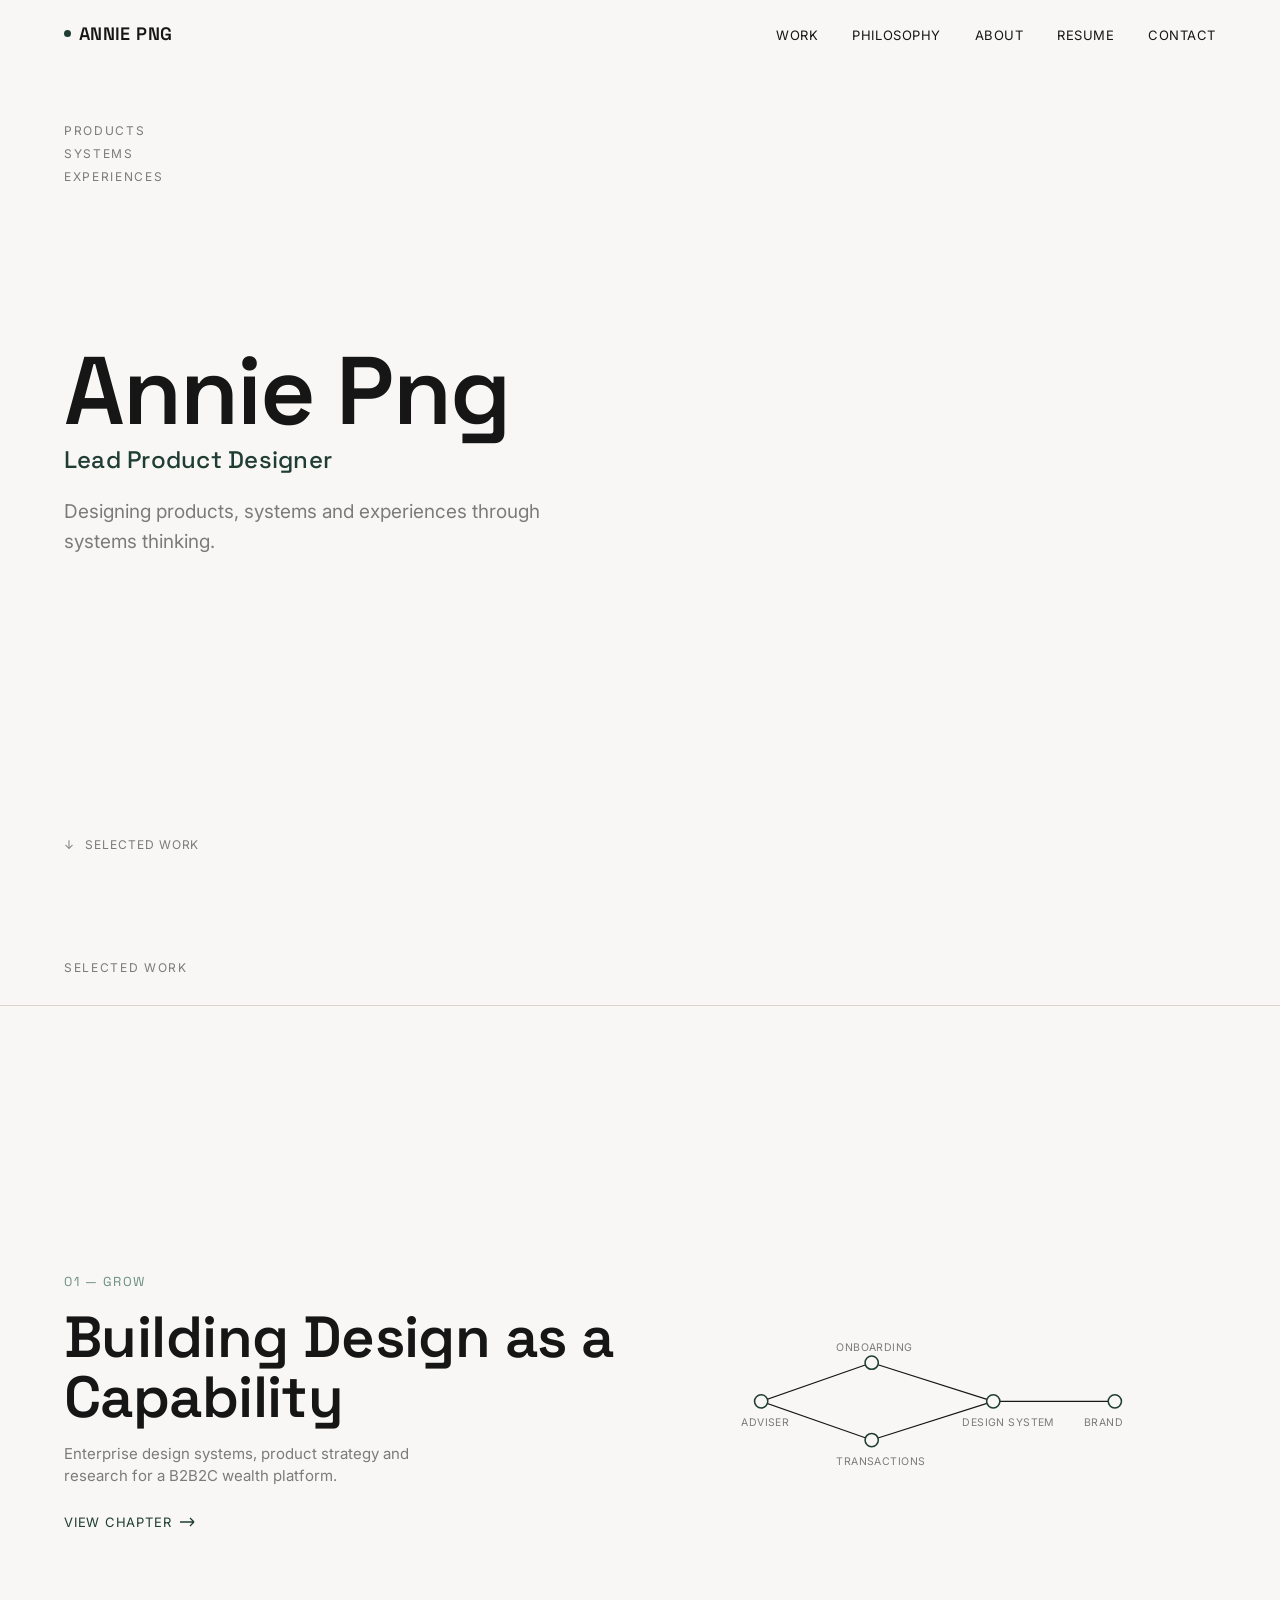
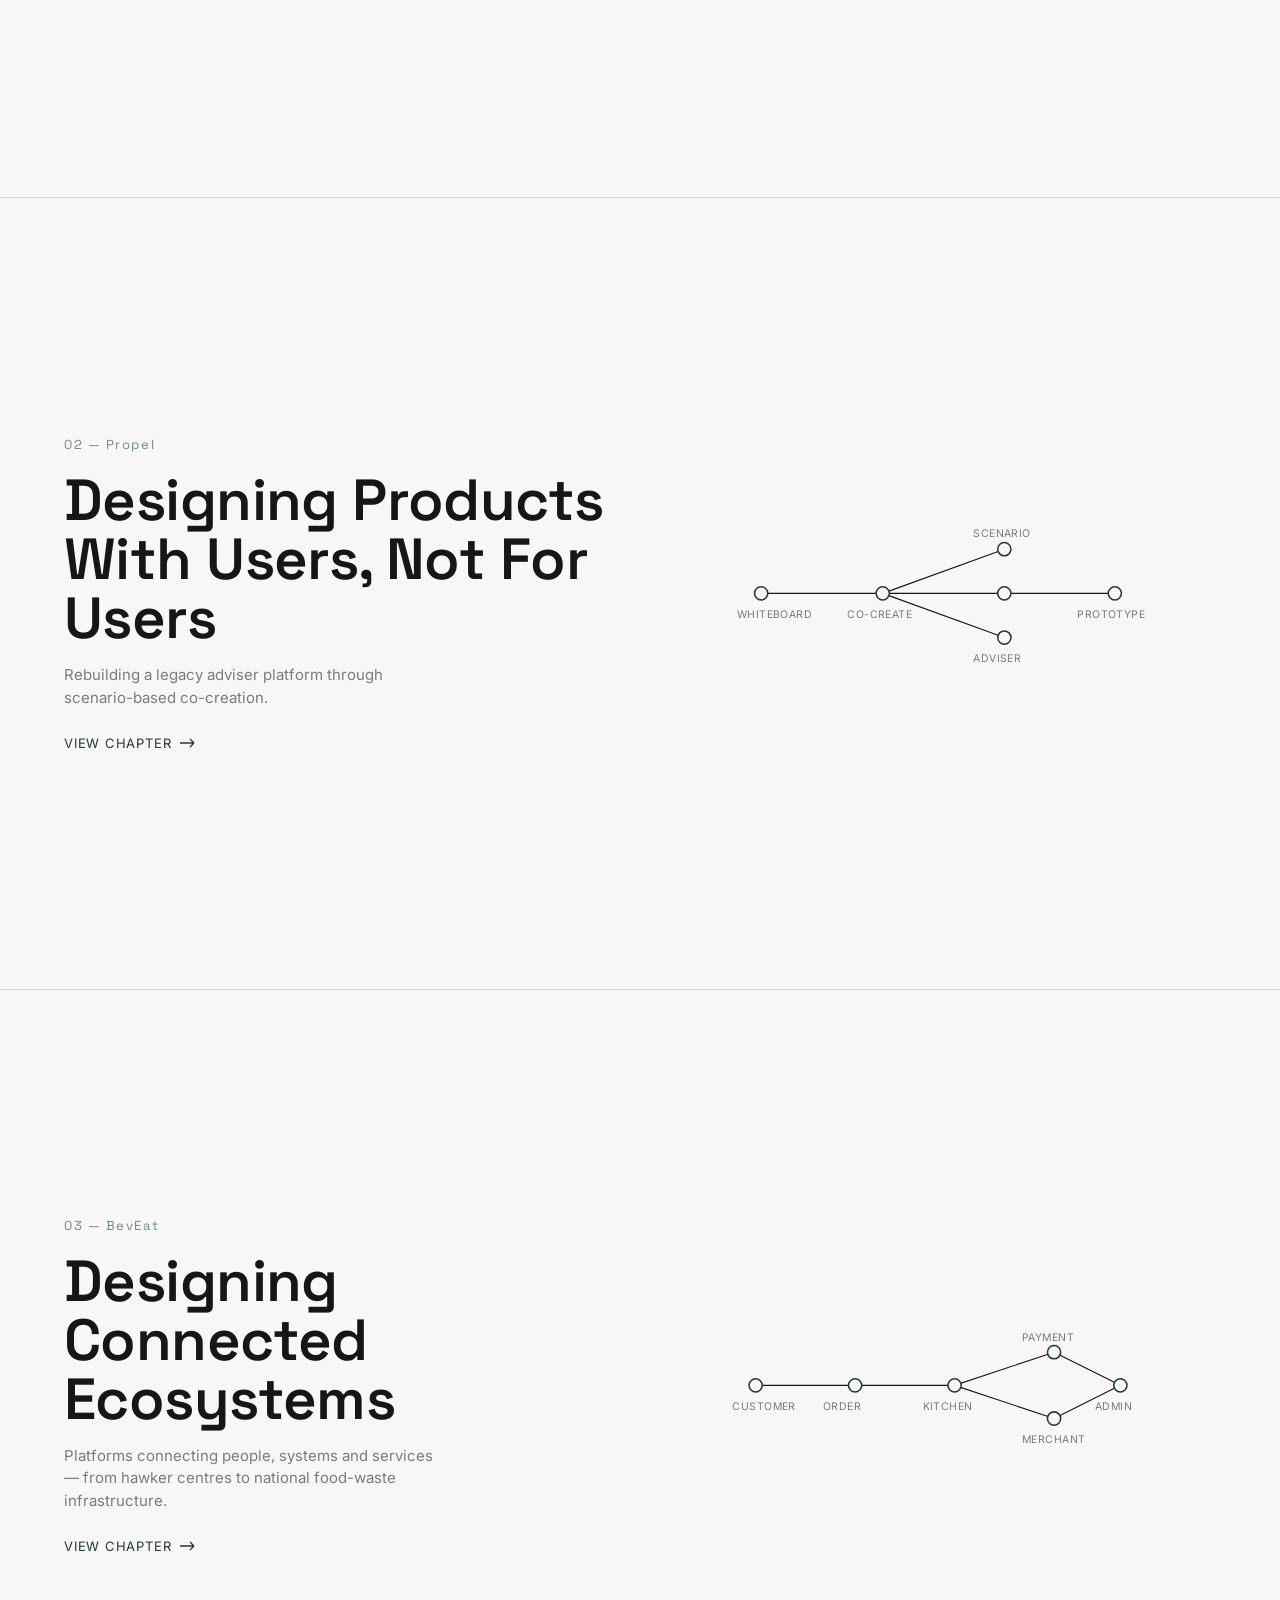
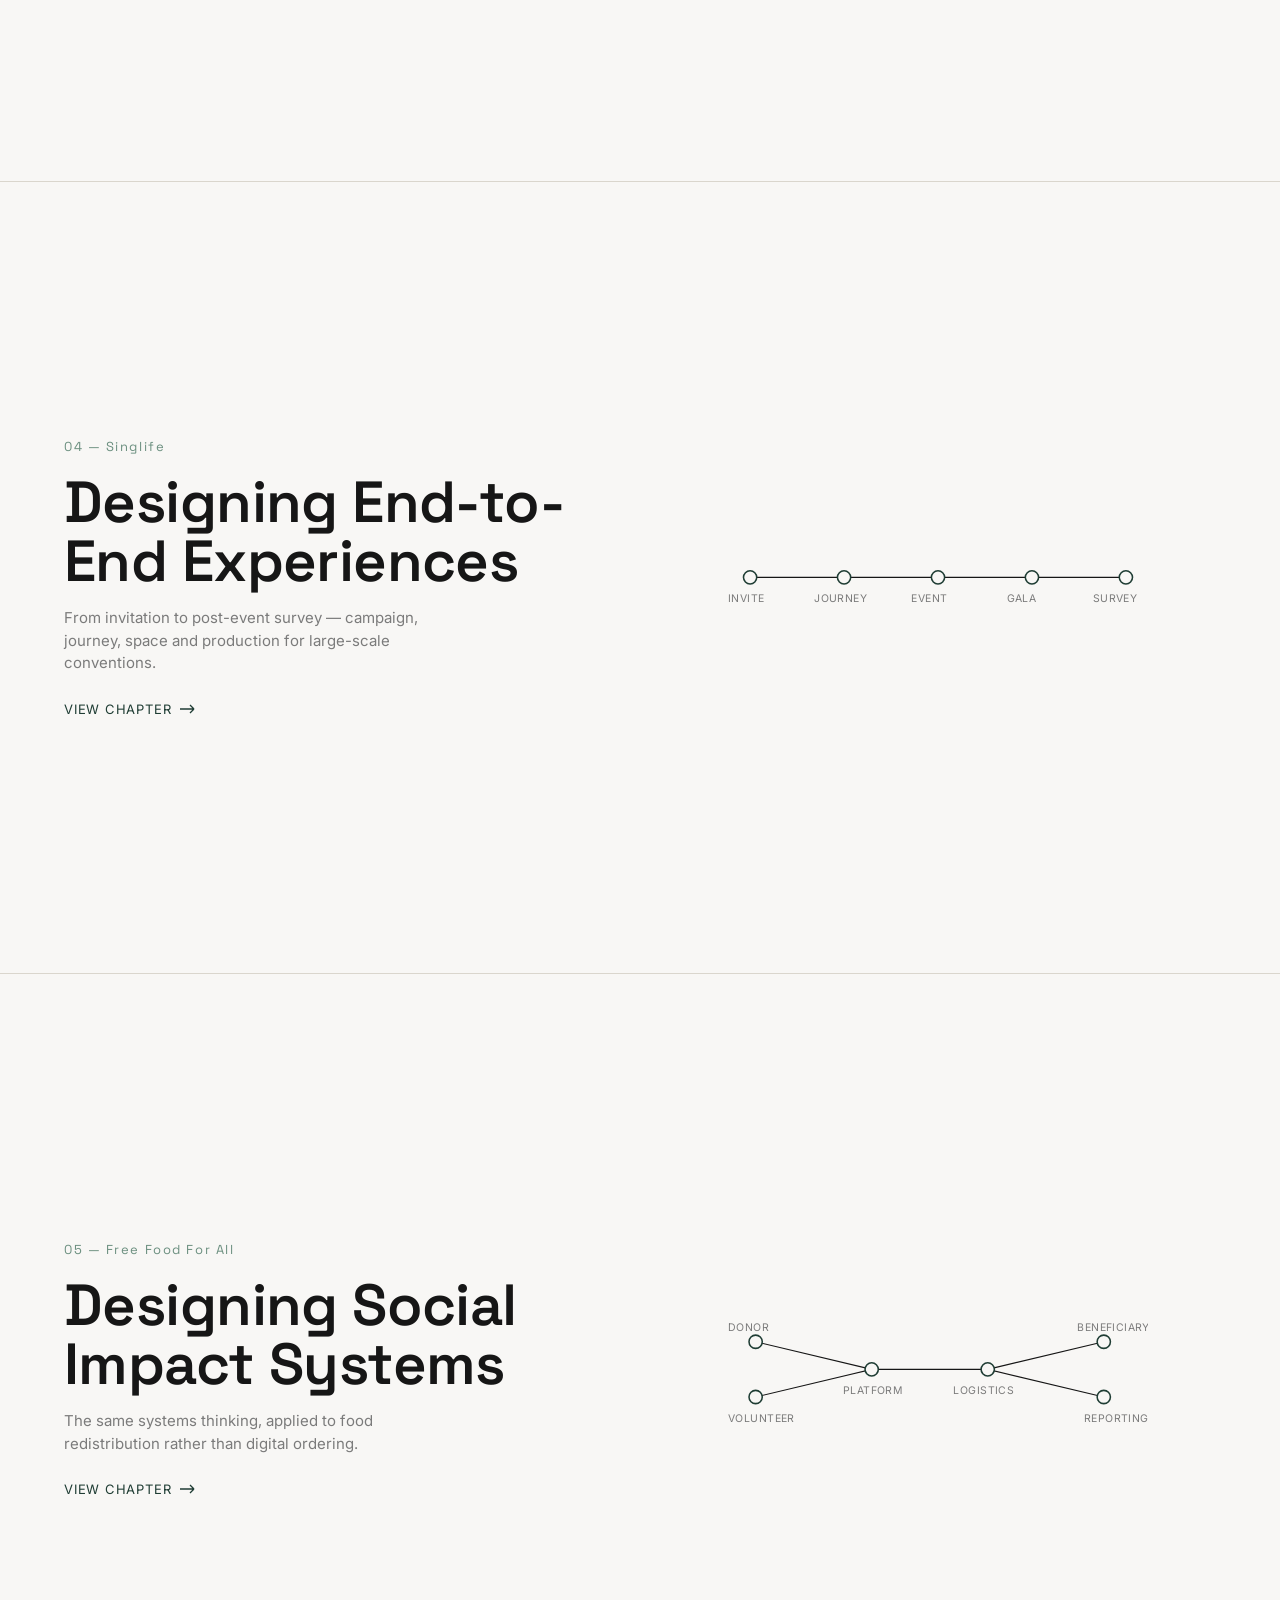
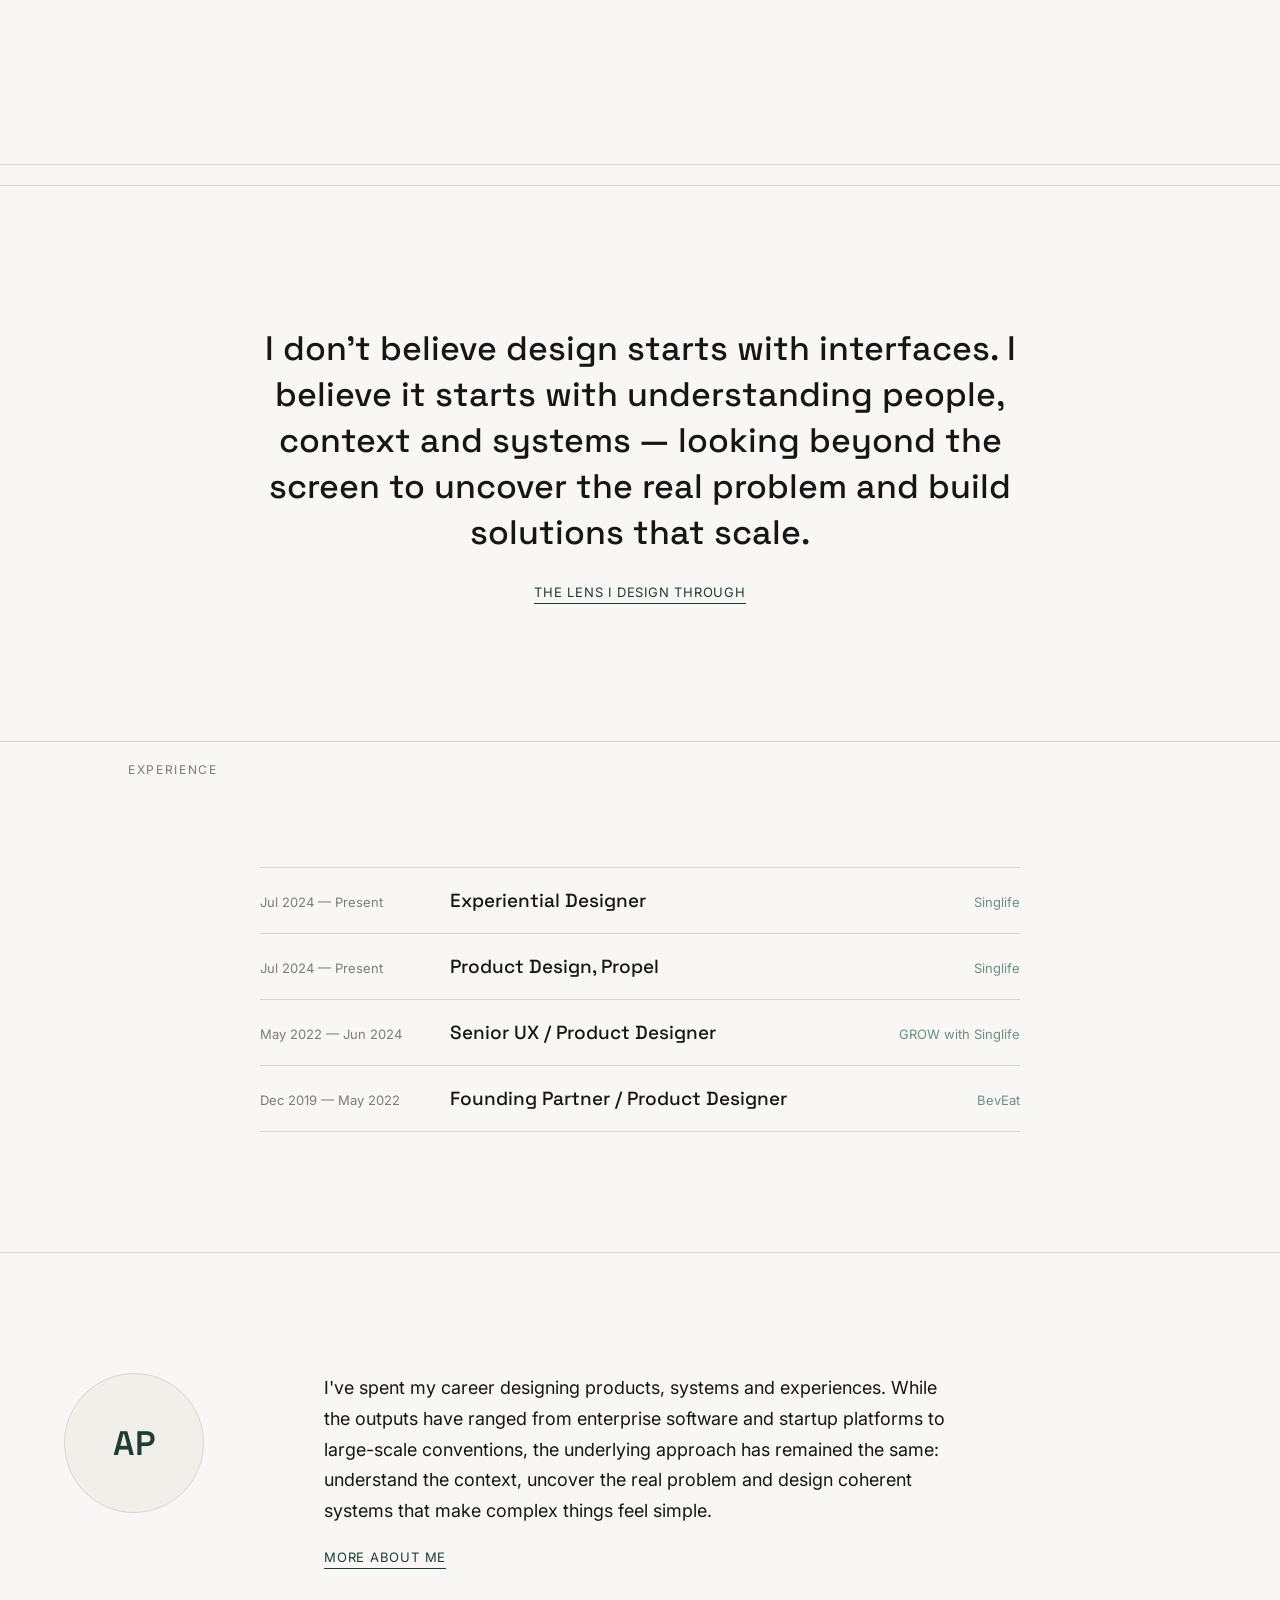
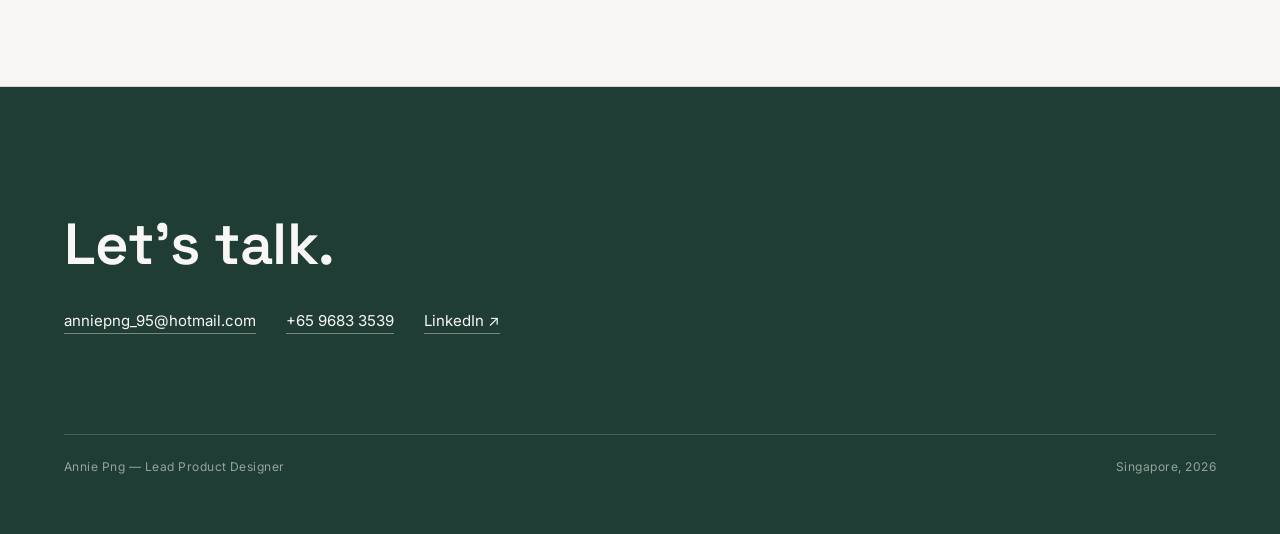
==== index.html @ 139550e2 "Add files via upload" ====
<!DOCTYPE html>
<html lang="en">
<head>
<meta charset="UTF-8">
<meta name="viewport" content="width=device-width, initial-scale=1.0">
<title>Annie Png — Lead Product Designer</title>
<link rel="preconnect" href="https://fonts.googleapis.com">
<link href="https://fonts.googleapis.com/css2?family=Space+Grotesk:wght@400;500;600;700&family=Inter:wght@400;500;600&display=swap" rel="stylesheet">
<style>
  :root{
    --paper:#F8F7F5;
    --paper-alt:#F1EFE9;
    --ink:#161616;
    --grey:#7B7B7B;
    --forest:#1F3D34;
    --forest-soft:#6B8F7F;
    --line:#DAD6CD;
    --line-strong:#161616;
    --display: 'Space Grotesk', sans-serif;
    --body: 'Inter', sans-serif;
  }
  *{ box-sizing:border-box; }
  html{ scroll-behavior:smooth; }
  body{
    margin:0;
    background:var(--paper);
    color:var(--ink);
    font-family:var(--body);
    -webkit-font-smoothing:antialiased;
  }
  a{ color:inherit; text-decoration:none; }
  ::selection{ background:var(--forest); color:var(--paper); }

  @media (prefers-reduced-motion: reduce){
    *{ animation-duration:0.001ms !important; transition-duration:0.001ms !important; }
  }

  /* ---------- NAV ---------- */
  .nav{
    position:fixed; top:0; left:0; right:0; z-index:100;
    display:flex; align-items:center; justify-content:space-between;
    padding:22px 5vw;
    background:transparent;
    border-bottom:1px solid transparent;
    transition:background .35s ease, border-color .35s ease;
  }
  .nav.solid{
    background:rgba(248,247,245,0.92);
    backdrop-filter:blur(6px);
    border-bottom:1px solid var(--line);
  }
  .nav-mark{
    font-family:var(--display); font-weight:600; font-size:18px;
    letter-spacing:0.02em;
    display:flex; align-items:center; gap:8px;
    cursor:pointer;
  }
  .nav-mark .dot{ width:7px; height:7px; border-radius:50%; background:var(--forest); }
  .nav-links{ display:flex; gap:34px; list-style:none; margin:0; padding:0; }
  .nav-links a{
    font-size:13px; letter-spacing:0.04em; text-transform:uppercase;
    color:var(--ink); position:relative; cursor:pointer; padding-bottom:3px;
  }
  .nav-links a::after{
    content:""; position:absolute; left:0; bottom:0; width:0; height:1px;
    background:var(--forest); transition:width .25s ease;
  }
  .nav-links a:hover::after{ width:100%; }
  .nav-toggle{ display:none; }
  @media (max-width:760px){
    .nav-links{ display:none; }
  }

  /* ---------- VIEWS ---------- */
  .view{ display:none; }
  .view.active{ display:block; }

  /* ---------- HERO ---------- */
  .hero{
    min-height:100vh;
    display:flex; flex-direction:column; justify-content:center;
    padding:0 5vw;
    position:relative;
  }
  .eyebrow-stack{
    position:absolute; top:120px; left:5vw;
    font-size:12px; letter-spacing:0.14em; color:var(--grey);
    line-height:1.9;
  }
  .eyebrow-stack span{ display:block; }
  .hero-inner{ max-width:920px; }
  .hero-name{
    font-family:var(--display); font-weight:600;
    font-size:clamp(48px, 8vw, 96px);
    line-height:0.98; letter-spacing:-0.02em;
    margin:0 0 6px 0;
  }
  .hero-role{
    font-family:var(--display); font-weight:500;
    font-size:clamp(18px, 2.2vw, 24px);
    color:var(--forest);
    margin:0 0 22px 0;
    letter-spacing:0.01em;
  }
  .hero-tagline{
    font-size:clamp(16px, 2vw, 19px);
    color:var(--grey);
    max-width:520px;
    line-height:1.55;
    margin:0;
  }
  .scroll-cue{
    position:absolute; bottom:48px; left:5vw;
    font-size:12px; letter-spacing:0.08em; text-transform:uppercase;
    color:var(--grey);
    display:flex; align-items:center; gap:10px;
    cursor:pointer;
  }
  .scroll-cue .arrow{
    display:inline-block; animation:bob 1.8s ease-in-out infinite;
  }
  @keyframes bob{
    0%,100%{ transform:translateY(0); }
    50%{ transform:translateY(5px); }
  }

  /* ---------- WORK ---------- */
  .work{ padding:60px 0 20px; }
  .section-label{
    padding:0 5vw 30px;
    font-size:12px; letter-spacing:0.14em; text-transform:uppercase; color:var(--grey);
  }
  .work-card{
    min-height:88vh;
    display:flex; align-items:center;
    border-top:1px solid var(--line);
    padding:60px 5vw;
    cursor:pointer;
    position:relative;
    overflow:hidden;
  }
  .work-card:last-child{ border-bottom:1px solid var(--line); }
  .work-card .bg-tint{
    position:absolute; inset:0; background:var(--paper-alt);
    transform:scaleY(0); transform-origin:bottom;
    transition:transform .5s cubic-bezier(.65,0,.35,1);
    z-index:0;
  }
  .work-card:hover .bg-tint{ transform:scaleY(1); }
  .work-card-grid{
    position:relative; z-index:1;
    display:grid; grid-template-columns:1fr 1fr; gap:40px; align-items:center; width:100%;
  }
  .work-num{
    font-family:var(--display); font-size:13px; color:var(--forest-soft); letter-spacing:0.12em;
    margin-bottom:18px; display:block;
  }
  .work-title{
    font-family:var(--display); font-weight:600;
    font-size:clamp(34px, 5vw, 58px);
    line-height:1.02; letter-spacing:-0.01em;
    margin:0 0 16px 0;
  }
  .work-sub{
    font-size:15px; color:var(--grey); max-width:380px; line-height:1.5;
  }
  .work-arrow{
    margin-top:26px; font-size:13px; letter-spacing:0.06em; text-transform:uppercase;
    display:flex; align-items:center; gap:8px; color:var(--forest);
  }
  .work-arrow svg{ transition:transform .25s ease; }
  .work-card:hover .work-arrow svg{ transform:translateX(6px); }
  .diagram-wrap{ display:flex; justify-content:center; align-items:center; }
  .diagram-wrap svg{ width:100%; max-width:420px; height:auto; }
  .diagram-wrap .node{ fill:var(--paper); stroke:var(--forest); stroke-width:1.4; }
  .diagram-wrap .link{
    stroke:var(--line-strong); stroke-width:1; fill:none;
    stroke-dasharray:240; stroke-dashoffset:240;
    transition:stroke-dashoffset 1.1s ease;
  }
  .diagram-wrap.in-view .link{ stroke-dashoffset:0; }
  .diagram-wrap text{
    font-family:var(--body); font-size:9.5px; fill:var(--grey);
    text-transform:uppercase; letter-spacing:0.04em;
  }
  @media (max-width:820px){
    .work-card-grid{ grid-template-columns:1fr; }
    .diagram-wrap{ order:-1; margin-bottom:10px; }
  }

  /* ---------- PHILOSOPHY BREAK ---------- */
  .philo-break{
    padding:140px 5vw; text-align:center;
    border-top:1px solid var(--line);
  }
  .philo-break p{
    font-family:var(--display); font-weight:500;
    font-size:clamp(22px, 3.4vw, 34px);
    line-height:1.35; max-width:760px; margin:0 auto 26px;
    color:var(--ink);
  }
  .philo-break a{
    font-size:13px; letter-spacing:0.06em; text-transform:uppercase; color:var(--forest);
    border-bottom:1px solid var(--forest); padding-bottom:3px;
  }

  /* ---------- TIMELINE ---------- */
  .timeline{ padding:20px 5vw 120px; border-top:1px solid var(--line); }
  .timeline-inner{ max-width:760px; margin:60px auto 0; }
  .t-row{
    display:grid; grid-template-columns:170px 1fr auto;
    gap:20px; align-items:baseline;
    padding:20px 0; border-bottom:1px solid var(--line);
  }
  .t-row:first-child{ border-top:1px solid var(--line); }
  .t-years{ font-size:13px; color:var(--grey); font-family:var(--body); }
  .t-role{ font-family:var(--display); font-weight:500; font-size:19px; }
  .t-org{ font-size:13px; color:var(--forest-soft); text-align:right; white-space:nowrap; }
  @media (max-width:600px){
    .t-row{ grid-template-columns:1fr; gap:4px; }
    .t-org{ text-align:left; }
  }

  /* ---------- ABOUT PREVIEW ---------- */
  .about-preview{
    padding:120px 5vw; border-top:1px solid var(--line);
    display:grid; grid-template-columns:200px 1fr; gap:60px; align-items:start;
  }
  .monogram{
    width:140px; height:140px; border-radius:50%;
    background:var(--paper-alt); border:1px solid var(--line);
    display:flex; align-items:center; justify-content:center;
    font-family:var(--display); font-weight:600; font-size:34px; color:var(--forest);
  }
  .about-preview p{
    font-size:18px; line-height:1.7; max-width:640px; color:var(--ink);
    margin:0 0 20px 0;
  }
  .about-preview a{
    font-size:13px; letter-spacing:0.06em; text-transform:uppercase; color:var(--forest);
    border-bottom:1px solid var(--forest); padding-bottom:3px;
  }
  @media (max-width:700px){
    .about-preview{ grid-template-columns:1fr; }
  }

  /* ---------- CONTACT / FOOTER ---------- */
  .contact{
    padding:120px 5vw 60px; border-top:1px solid var(--line);
    background:var(--forest); color:var(--paper);
  }
  .contact-title{
    font-family:var(--display); font-weight:600;
    font-size:clamp(34px, 5vw, 58px); margin:0 0 30px 0; letter-spacing:-0.01em;
  }
  .contact-links{ display:flex; flex-wrap:wrap; gap:30px; margin-bottom:100px; }
  .contact-links a{
    font-size:15px; border-bottom:1px solid rgba(248,247,245,0.4); padding-bottom:3px;
  }
  .contact-links a:hover{ border-color:var(--paper); }
  .footer-row{
    display:flex; justify-content:space-between; align-items:center;
    font-size:12px; color:rgba(248,247,245,0.55); letter-spacing:0.04em;
    padding-top:24px; border-top:1px solid rgba(248,247,245,0.18);
  }

  /* ---------- SUB PAGES (chapter stubs) ---------- */
  .subpage{ min-height:100vh; padding:150px 5vw 100px; }
  .back-link{
    display:inline-flex; align-items:center; gap:8px;
    font-size:12px; letter-spacing:0.06em; text-transform:uppercase;
    color:var(--grey); margin-bottom:50px; cursor:pointer;
  }
  .back-link:hover{ color:var(--forest); }
  .sub-eyebrow{
    font-size:12px; letter-spacing:0.14em; text-transform:uppercase; color:var(--forest-soft);
    margin-bottom:18px;
  }
  .sub-title{
    font-family:var(--display); font-weight:600;
    font-size:clamp(36px, 6vw, 68px); line-height:1.02; letter-spacing:-0.01em;
    margin:0 0 20px 0; max-width:900px;
  }
  .sub-tagline{
    font-size:19px; color:var(--grey); max-width:600px; line-height:1.6; margin-bottom:60px;
  }
  .placeholder-note{
    border:1px dashed var(--line); border-radius:4px; padding:28px;
    color:var(--grey); font-size:14px; max-width:640px; line-height:1.7;
    margin-top:20px;
  }
  .about-body p{ font-size:18px; line-height:1.75; max-width:680px; color:var(--ink); }
  .contact-page a{
    font-size:22px; font-family:var(--display); font-weight:500;
    color:var(--forest); display:block; margin-bottom:14px;
  }

  /* ---------- CASE STUDY COMPONENTS ---------- */
  .cs-stats{
    display:flex; flex-wrap:wrap; gap:50px;
    padding:30px 0 60px; border-bottom:1px solid var(--line); margin-bottom:60px;
  }
  .cs-stat-num{ font-family:var(--display); font-weight:600; font-size:26px; color:var(--forest); }
  .cs-stat-label{ font-size:12px; color:var(--grey); letter-spacing:0.03em; margin-top:4px; max-width:160px; }

  .cs-h2{
    font-family:var(--display); font-weight:600; font-size:clamp(24px,3vw,32px);
    letter-spacing:-0.01em; margin:70px 0 18px 0;
  }
  .cs-h3{
    font-family:var(--display); font-weight:600; font-size:19px; margin:34px 0 10px 0;
  }
  .cs-p{ font-size:16px; line-height:1.75; color:var(--ink); max-width:680px; margin:0 0 16px 0; }
  .cs-p.muted{ color:var(--grey); }

  .cs-role-flow{
    display:flex; flex-wrap:wrap; gap:0; align-items:center;
    padding:24px 0; margin:20px 0 10px;
  }
  .cs-role-step{
    font-size:12px; letter-spacing:0.04em; text-transform:uppercase;
    padding:9px 16px; border:1px solid var(--line); border-radius:999px;
    color:var(--ink); background:var(--paper-alt); white-space:nowrap;
  }
  .cs-role-arrow{ color:var(--grey); margin:0 8px; font-size:13px; }

  .cs-quote{
    font-family:var(--display); font-weight:500;
    font-size:clamp(22px,3vw,30px); line-height:1.4;
    color:var(--forest); max-width:680px; margin:50px 0;
    padding-left:24px; border-left:2px solid var(--forest);
  }

  .cs-sector-list{ display:flex; flex-wrap:wrap; gap:10px; margin:18px 0 10px; }
  .cs-sector-chip{
    font-size:12px; letter-spacing:0.03em; padding:7px 14px;
    border:1px solid var(--line); border-radius:999px; color:var(--grey);
  }

  .cs-project{
    border-top:1px solid var(--line); padding:60px 0; margin-top:20px;
  }
  .cs-project-eyebrow{
    font-size:12px; letter-spacing:0.1em; text-transform:uppercase; color:var(--forest-soft);
    margin-bottom:10px;
  }
  .cs-project-title{
    font-family:var(--display); font-weight:600; font-size:clamp(26px,4vw,40px);
    margin:0 0 22px 0; letter-spacing:-0.01em;
  }
  .cs-diagram-lg{ margin:30px 0 40px; }
  .cs-diagram-lg svg{ width:100%; height:auto; max-width:820px; }
  .cs-diagram-lg .node{ fill:var(--paper); stroke:var(--forest); stroke-width:1.4; }
  .cs-diagram-lg .link{ stroke:var(--line-strong); stroke-width:1; fill:none; }
  .cs-diagram-lg text{
    font-family:var(--body); font-size:10.5px; fill:var(--grey);
    text-transform:uppercase; letter-spacing:0.03em;
  }
  .cs-stat-row{ display:flex; flex-wrap:wrap; gap:40px; margin:24px 0; }
  .cs-stat-row .cs-stat-num{ font-size:22px; }

  .cs-proof-tag{
    display:inline-block; font-size:11px; letter-spacing:0.08em; text-transform:uppercase;
    color:var(--forest); border:1px solid var(--forest); border-radius:999px;
    padding:4px 12px; margin-bottom:16px;
  }

  .cs-lesson{
    background:var(--paper-alt); border-left:3px solid var(--forest);
    padding:26px 28px; margin:22px 0; max-width:680px;
  }
  .cs-lesson .cs-p{ margin-bottom:8px; }
  .cs-lesson .lesson-label{
    font-size:11px; letter-spacing:0.08em; text-transform:uppercase; color:var(--forest);
    margin-bottom:8px; display:block;
  }

  .cs-reflection{
    border-top:1px solid var(--line); margin-top:80px; padding-top:60px;
  }

  /* ---------- CHAPTER NAV (cross-chapter navigation) ---------- */
  .chapter-nav{
    display:flex; flex-wrap:wrap; gap:8px;
    padding-bottom:50px; margin-bottom:10px; border-bottom:1px solid var(--line);
  }
  .chapter-pill{
    font-size:12px; letter-spacing:0.03em; padding:8px 15px;
    border:1px solid var(--line); border-radius:999px; color:var(--grey);
    cursor:pointer; transition:all .2s ease; white-space:nowrap;
  }
  .chapter-pill:hover{ border-color:var(--forest); color:var(--forest); }
  .chapter-pill.active{ background:var(--forest); border-color:var(--forest); color:var(--paper); }

  .chapter-footer-nav{
    display:flex; justify-content:space-between; align-items:center;
    border-top:1px solid var(--line); margin-top:90px; padding-top:34px;
  }
  .cf-link{ font-size:13px; color:var(--grey); cursor:pointer; }
  .cf-link:hover{ color:var(--forest); }
  .cf-link .cf-label{ display:block; font-size:11px; letter-spacing:0.08em; text-transform:uppercase; margin-bottom:5px; color:var(--grey); }
  .cf-link .cf-title{ font-family:var(--display); font-weight:600; font-size:18px; color:var(--ink); }
  .cf-link:hover .cf-title{ color:var(--forest); }
  .cf-next{ text-align:right; }

  /* ---------- MOBILE MENU ---------- */
  .mobile-menu-btn{
    display:none; flex-direction:column; gap:5px; cursor:pointer; background:none; border:none; padding:6px;
  }
  .mobile-menu-btn span{ width:22px; height:1.5px; background:var(--ink); display:block; }
  .mobile-menu{
    display:none; position:fixed; inset:0; background:var(--paper); z-index:200;
    flex-direction:column; padding:100px 8vw; gap:26px;
  }
  .mobile-menu.open{ display:flex; }
  .mobile-menu a{
    font-family:var(--display); font-weight:500; font-size:28px; cursor:pointer;
  }
  .mobile-close{
    position:absolute; top:24px; right:8vw; font-size:28px; cursor:pointer; background:none; border:none;
  }
  @media (max-width:760px){
    .mobile-menu-btn{ display:flex; }
  }

  /* ---------- RESUME PAGE ---------- */
  .resume-download{
    display:inline-flex; align-items:center; gap:10px;
    background:var(--forest); color:var(--paper);
    padding:14px 26px; border-radius:4px; font-size:13px;
    letter-spacing:0.05em; text-transform:uppercase; cursor:pointer;
    margin:10px 0 60px; transition:opacity .2s ease;
  }
  .resume-download:hover{ opacity:0.85; }
  .resume-section{ margin-bottom:50px; }
  .resume-role{
    display:grid; grid-template-columns:170px 1fr; gap:20px;
    padding:18px 0; border-bottom:1px solid var(--line);
  }
  .resume-role:first-of-type{ border-top:1px solid var(--line); }
  .resume-role-years{ font-size:13px; color:var(--grey); }
  .resume-role-title{ font-family:var(--display); font-weight:600; font-size:17px; margin-bottom:3px; }
  .resume-role-org{ font-size:13px; color:var(--forest-soft); margin-bottom:8px; }
  .resume-role-desc{ font-size:14px; color:var(--ink); line-height:1.6; max-width:560px; }
  @media (max-width:600px){
    .resume-role{ grid-template-columns:1fr; gap:6px; }
  }
  .resume-chips{ display:flex; flex-wrap:wrap; gap:8px; margin-top:14px; }

  /* ---------- FULL CONTACT PAGE ---------- */
  .contact-full{
    background:var(--forest); color:var(--paper);
    min-height:100vh; padding:150px 5vw 60px;
  }
  .contact-full .back-link{ color:rgba(248,247,245,0.6); }
  .contact-full .back-link:hover{ color:var(--paper); }
  .contact-full .sub-eyebrow{ color:var(--forest-soft); }
  .contact-full .sub-title{ color:var(--paper); }
  .contact-full .sub-tagline{ color:rgba(248,247,245,0.7); }
  .contact-row{
    display:flex; align-items:baseline; gap:18px;
    padding:26px 0; border-bottom:1px solid rgba(248,247,245,0.18);
  }
  .contact-row:first-of-type{ border-top:1px solid rgba(248,247,245,0.18); }
  .contact-row-label{ font-size:12px; letter-spacing:0.08em; text-transform:uppercase; color:rgba(248,247,245,0.5); width:110px; flex-shrink:0; }
  .contact-row a{ font-family:var(--display); font-weight:500; font-size:clamp(20px,3vw,28px); }
  .contact-row a:hover{ color:var(--forest-soft); }
  .contact-full-footer{
    margin-top:80px; padding-top:24px; border-top:1px solid rgba(248,247,245,0.18);
    font-size:12px; color:rgba(248,247,245,0.5); letter-spacing:0.04em;
  }

  /* ---------- CASE STUDY IMAGES ---------- */
  .cs-image{ margin:34px 0; }
  .cs-image img{
    width:100%; height:auto; display:block; border-radius:2px;
  }
  .cs-image-caption{
    font-size:12px; color:var(--grey); margin-top:10px; letter-spacing:0.01em;
  }
  .cs-image-row{
    display:grid; grid-template-columns:1fr 1fr; gap:20px; margin:34px 0;
  }
  .cs-image-row .cs-image{ margin:0; }
  @media (max-width:700px){
    .cs-image-row{ grid-template-columns:1fr; }
  }

  /* BevEat comparison */
  .compare-grid{
    display:grid; grid-template-columns:1fr 1fr; gap:32px; max-width:1000px; margin-top:10px;
  }
  .compare-card{
    border:1px solid var(--line); border-radius:6px; padding:34px;
    background:var(--paper-alt);
  }
  .compare-card h3{
    font-family:var(--display); font-weight:600; font-size:22px; margin:0 0 6px;
  }
  .compare-tag{
    font-size:11px; letter-spacing:0.08em; text-transform:uppercase; color:var(--forest-soft);
    margin-bottom:16px; display:block;
  }
  .compare-card p{ font-size:15px; line-height:1.65; color:var(--ink); }
  .compare-card .verdict{ font-size:12px; color:var(--grey); margin-top:18px; font-style:italic; }
  @media (max-width:760px){
    .compare-grid{ grid-template-columns:1fr; }
  }
</style>
</head>
<body>

<nav class="nav" id="nav">
  <div class="nav-mark" data-view="home" onclick="showView('home')">
    <span class="dot"></span> ANNIE PNG
  </div>
  <ul class="nav-links">
    <li><a onclick="showView('home','work')">Work</a></li>
    <li><a onclick="showView('philosophy')">Philosophy</a></li>
    <li><a onclick="showView('about')">About</a></li>
    <li><a onclick="showView('resume')">Resume</a></li>
    <li><a onclick="showView('contact')">Contact</a></li>
  </ul>
  <button class="mobile-menu-btn" onclick="document.getElementById('mobile-menu').classList.add('open')" aria-label="Open menu">
    <span></span><span></span>
  </button>
</nav>

<div class="mobile-menu" id="mobile-menu">
  <button class="mobile-close" onclick="document.getElementById('mobile-menu').classList.remove('open')" aria-label="Close menu">×</button>
  <a onclick="mobileNav('home')">Home</a>
  <a onclick="mobileNav('home','work')">Work</a>
  <a onclick="mobileNav('philosophy')">Philosophy</a>
  <a onclick="mobileNav('about')">About</a>
  <a onclick="mobileNav('resume')">Resume</a>
  <a onclick="mobileNav('contact')">Contact</a>
</div>

<!-- ================= HOME ================= -->
<div class="view active" id="view-home">

  <section class="hero">
    <div class="eyebrow-stack">
      <span>PRODUCTS</span><span>SYSTEMS</span><span>EXPERIENCES</span>
    </div>
    <div class="hero-inner">
      <h1 class="hero-name">Annie Png</h1>
      <div class="hero-role">Lead Product Designer</div>
      <p class="hero-tagline">Designing products, systems and experiences through systems thinking.</p>
    </div>
    <div class="scroll-cue" onclick="document.getElementById('work').scrollIntoView({behavior:'smooth'})">
      <span class="arrow">↓</span> Selected Work
    </div>
  </section>

  <section class="work" id="work">
    <div class="section-label">Selected Work</div>

    <!-- 01 GROW -->
    <div class="work-card" onclick="showView('grow')">
      <div class="bg-tint"></div>
      <div class="work-card-grid">
        <div>
          <span class="work-num">01 — GROW</span>
          <h2 class="work-title">Building Design as a Capability</h2>
          <p class="work-sub">Enterprise design systems, product strategy and research for a B2B2C wealth platform.</p>
          <div class="work-arrow">View chapter <svg width="16" height="10" viewBox="0 0 16 10" fill="none"><path d="M1 5H15M15 5L11 1M15 5L11 9" stroke="currentColor" stroke-width="1.3"/></svg></div>
        </div>
        <div class="diagram-wrap" data-diagram>
          <svg viewBox="0 0 380 140">
            <line class="link" x1="30" y1="70" x2="130" y2="35"/>
            <line class="link" x1="30" y1="70" x2="130" y2="105"/>
            <line class="link" x1="130" y1="35" x2="240" y2="70"/>
            <line class="link" x1="130" y1="105" x2="240" y2="70"/>
            <line class="link" x1="240" y1="70" x2="350" y2="70"/>
            <circle class="node" cx="30" cy="70" r="6"/>
            <circle class="node" cx="130" cy="35" r="6"/>
            <circle class="node" cx="130" cy="105" r="6"/>
            <circle class="node" cx="240" cy="70" r="6"/>
            <circle class="node" cx="350" cy="70" r="6"/>
            <text x="12" y="92">Adviser</text>
            <text x="98" y="24">Onboarding</text>
            <text x="98" y="128">Transactions</text>
            <text x="212" y="92">Design System</text>
            <text x="322" y="92">Brand</text>
          </svg>
        </div>
      </div>
    </div>

    <!-- 02 Propel -->
    <div class="work-card" onclick="showView('propel')">
      <div class="bg-tint"></div>
      <div class="work-card-grid">
        <div>
          <span class="work-num">02 — Propel</span>
          <h2 class="work-title">Designing Products With Users, Not For Users</h2>
          <p class="work-sub">Rebuilding a legacy adviser platform through scenario-based co-creation.</p>
          <div class="work-arrow">View chapter <svg width="16" height="10" viewBox="0 0 16 10" fill="none"><path d="M1 5H15M15 5L11 1M15 5L11 9" stroke="currentColor" stroke-width="1.3"/></svg></div>
        </div>
        <div class="diagram-wrap" data-diagram>
          <svg viewBox="0 0 380 140">
            <line class="link" x1="30" y1="70" x2="140" y2="70"/>
            <line class="link" x1="140" y1="70" x2="250" y2="30"/>
            <line class="link" x1="140" y1="70" x2="250" y2="70"/>
            <line class="link" x1="140" y1="70" x2="250" y2="110"/>
            <line class="link" x1="250" y1="70" x2="350" y2="70"/>
            <circle class="node" cx="30" cy="70" r="6"/>
            <circle class="node" cx="140" cy="70" r="6"/>
            <circle class="node" cx="250" cy="30" r="6"/>
            <circle class="node" cx="250" cy="70" r="6"/>
            <circle class="node" cx="250" cy="110" r="6"/>
            <circle class="node" cx="350" cy="70" r="6"/>
            <text x="8" y="92">Whiteboard</text>
            <text x="108" y="92">Co-create</text>
            <text x="222" y="19">Scenario</text>
            <text x="222" y="132">Adviser</text>
            <text x="316" y="92">Prototype</text>
          </svg>
        </div>
      </div>
    </div>

    <!-- 03 BevEat -->
    <div class="work-card" onclick="showView('beveat')">
      <div class="bg-tint"></div>
      <div class="work-card-grid">
        <div>
          <span class="work-num">03 — BevEat</span>
          <h2 class="work-title">Designing Connected Ecosystems</h2>
          <p class="work-sub">Platforms connecting people, systems and services — from hawker centres to national food-waste infrastructure.</p>
          <div class="work-arrow">View chapter <svg width="16" height="10" viewBox="0 0 16 10" fill="none"><path d="M1 5H15M15 5L11 1M15 5L11 9" stroke="currentColor" stroke-width="1.3"/></svg></div>
        </div>
        <div class="diagram-wrap" data-diagram>
          <svg viewBox="0 0 380 140">
            <line class="link" x1="25" y1="70" x2="115" y2="70"/>
            <line class="link" x1="115" y1="70" x2="205" y2="70"/>
            <line class="link" x1="205" y1="70" x2="295" y2="40"/>
            <line class="link" x1="205" y1="70" x2="295" y2="100"/>
            <line class="link" x1="295" y1="40" x2="355" y2="70"/>
            <line class="link" x1="295" y1="100" x2="355" y2="70"/>
            <circle class="node" cx="25" cy="70" r="6"/>
            <circle class="node" cx="115" cy="70" r="6"/>
            <circle class="node" cx="205" cy="70" r="6"/>
            <circle class="node" cx="295" cy="40" r="6"/>
            <circle class="node" cx="295" cy="100" r="6"/>
            <circle class="node" cx="355" cy="70" r="6"/>
            <text x="4" y="92">Customer</text>
            <text x="86" y="92">Order</text>
            <text x="176" y="92">Kitchen</text>
            <text x="266" y="30">Payment</text>
            <text x="266" y="122">Merchant</text>
            <text x="332" y="92">Admin</text>
          </svg>
        </div>
      </div>
    </div>

    <!-- 04 Singlife -->
    <div class="work-card" onclick="showView('singlife')">
      <div class="bg-tint"></div>
      <div class="work-card-grid">
        <div>
          <span class="work-num">04 — Singlife</span>
          <h2 class="work-title">Designing End-to-End Experiences</h2>
          <p class="work-sub">From invitation to post-event survey — campaign, journey, space and production for large-scale conventions.</p>
          <div class="work-arrow">View chapter <svg width="16" height="10" viewBox="0 0 16 10" fill="none"><path d="M1 5H15M15 5L11 1M15 5L11 9" stroke="currentColor" stroke-width="1.3"/></svg></div>
        </div>
        <div class="diagram-wrap" data-diagram>
          <svg viewBox="0 0 380 140">
            <line class="link" x1="20" y1="70" x2="105" y2="70"/>
            <line class="link" x1="105" y1="70" x2="190" y2="70"/>
            <line class="link" x1="190" y1="70" x2="275" y2="70"/>
            <line class="link" x1="275" y1="70" x2="360" y2="70"/>
            <circle class="node" cx="20" cy="70" r="6"/>
            <circle class="node" cx="105" cy="70" r="6"/>
            <circle class="node" cx="190" cy="70" r="6"/>
            <circle class="node" cx="275" cy="70" r="6"/>
            <circle class="node" cx="360" cy="70" r="6"/>
            <text x="0" y="92">Invite</text>
            <text x="78" y="92">Journey</text>
            <text x="166" y="92">Event</text>
            <text x="252" y="92">Gala</text>
            <text x="330" y="92">Survey</text>
          </svg>
        </div>
      </div>
    </div>

    <!-- 05 Free Food For All -->
    <div class="work-card" onclick="showView('freefood')">
      <div class="bg-tint"></div>
      <div class="work-card-grid">
        <div>
          <span class="work-num">05 — Free Food For All</span>
          <h2 class="work-title">Designing Social Impact Systems</h2>
          <p class="work-sub">The same systems thinking, applied to food redistribution rather than digital ordering.</p>
          <div class="work-arrow">View chapter <svg width="16" height="10" viewBox="0 0 16 10" fill="none"><path d="M1 5H15M15 5L11 1M15 5L11 9" stroke="currentColor" stroke-width="1.3"/></svg></div>
        </div>
        <div class="diagram-wrap" data-diagram>
          <svg viewBox="0 0 380 140">
            <line class="link" x1="25" y1="45" x2="130" y2="70"/>
            <line class="link" x1="25" y1="95" x2="130" y2="70"/>
            <line class="link" x1="130" y1="70" x2="235" y2="70"/>
            <line class="link" x1="235" y1="70" x2="340" y2="45"/>
            <line class="link" x1="235" y1="70" x2="340" y2="95"/>
            <circle class="node" cx="25" cy="45" r="6"/>
            <circle class="node" cx="25" cy="95" r="6"/>
            <circle class="node" cx="130" cy="70" r="6"/>
            <circle class="node" cx="235" cy="70" r="6"/>
            <circle class="node" cx="340" cy="45" r="6"/>
            <circle class="node" cx="340" cy="95" r="6"/>
            <text x="0" y="35">Donor</text>
            <text x="0" y="118">Volunteer</text>
            <text x="104" y="92">Platform</text>
            <text x="204" y="92">Logistics</text>
            <text x="316" y="35">Beneficiary</text>
            <text x="322" y="118">Reporting</text>
          </svg>
        </div>
      </div>
    </div>

  </section>

  <section class="philo-break">
    <p>I don't believe design starts with interfaces. I believe it starts with understanding people, context and systems — looking beyond the screen to uncover the real problem and build solutions that scale.</p>
    <a onclick="showView('philosophy')">The Lens I Design Through</a>
  </section>

  <section class="timeline">
    <div class="section-label">Experience</div>
    <div class="timeline-inner">
      <div class="t-row">
        <div class="t-years">Jul 2024 — Present</div>
        <div class="t-role">Experiential Designer</div>
        <div class="t-org">Singlife</div>
      </div>
      <div class="t-row">
        <div class="t-years">Jul 2024 — Present</div>
        <div class="t-role">Product Design, Propel</div>
        <div class="t-org">Singlife</div>
      </div>
      <div class="t-row">
        <div class="t-years">May 2022 — Jun 2024</div>
        <div class="t-role">Senior UX / Product Designer</div>
        <div class="t-org">GROW with Singlife</div>
      </div>
      <div class="t-row">
        <div class="t-years">Dec 2019 — May 2022</div>
        <div class="t-role">Founding Partner / Product Designer</div>
        <div class="t-org">BevEat</div>
      </div>
    </div>
  </section>

  <section class="about-preview">
    <div class="monogram">AP</div>
    <div>
      <p>I've spent my career designing products, systems and experiences. While the outputs have ranged from enterprise software and startup platforms to large-scale conventions, the underlying approach has remained the same: understand the context, uncover the real problem and design coherent systems that make complex things feel simple.</p>
      <a onclick="showView('about')">More about me</a>
    </div>
  </section>

  <section class="contact" id="contact-section">
    <h2 class="contact-title">Let's talk.</h2>
    <div class="contact-links">
      <a href="mailto:anniepng_95@hotmail.com">anniepng_95@hotmail.com</a>
      <a href="tel:+6596833539">+65 9683 3539</a>
      <a href="https://linkedin.com/in/png-annie-306386179" target="_blank" rel="noopener">LinkedIn ↗</a>
    </div>
    <div class="footer-row">
      <span>Annie Png — Lead Product Designer</span>
      <span>Singapore, 2026</span>
    </div>
  </section>

</div>

<!-- ================= CHAPTER STUBS ================= -->

<div class="view" id="view-grow">
  <div class="subpage">
    <a class="back-link" onclick="showView('home','work')">← Back to Work</a>
    <div class="chapter-nav">
      <span class="chapter-pill" data-chapter="grow" onclick="showView('grow')">01 GROW</span>
      <span class="chapter-pill" data-chapter="propel" onclick="showView('propel')">02 Propel</span>
      <span class="chapter-pill" data-chapter="beveat" onclick="showView('beveat')">03 BevEat</span>
      <span class="chapter-pill" data-chapter="singlife" onclick="showView('singlife')">04 Singlife</span>
      <span class="chapter-pill" data-chapter="freefood" onclick="showView('freefood')">05 Free Food For All</span>
    </div>
    <div class="sub-eyebrow">01 — GROW with Singlife</div>
    <h1 class="sub-title">Building Design as a Capability</h1>
    <p class="sub-tagline">This isn't a story about a wealth platform. It's about building design as an organisational capability — the same two years, at a completely different level.</p>

    <div class="cs-stats">
      <div><div class="cs-stat-num">May 2022 – Jun 2024</div><div class="cs-stat-label">Senior UX / Product Designer</div></div>
      <div><div class="cs-stat-num">6</div><div class="cs-stat-label">Product modules owned end-to-end</div></div>
      <div><div class="cs-stat-num">+20%</div><div class="cs-stat-label">Onboarding completion improvement</div></div>
    </div>

    <h2 class="cs-h2">The Product</h2>
    <p class="cs-p">A digital wealth platform for financial advisers, spanning Client Onboarding, Product Centre, Transactions, Dashboard, Reporting and Portfolio Management. Every initiative ran through the same discovery structure, benchmarked against iFAST and Fund Super Mart.</p>

    <div class="cs-role-flow">
      <span class="cs-role-step">Problem Statement</span><span class="cs-role-arrow">→</span>
      <span class="cs-role-step">JTBD</span><span class="cs-role-arrow">→</span>
      <span class="cs-role-step">Success Criteria</span><span class="cs-role-arrow">→</span>
      <span class="cs-role-step">Baseline → Dream State</span><span class="cs-role-arrow">→</span>
      <span class="cs-role-step">Hypothesis</span><span class="cs-role-arrow">→</span>
      <span class="cs-role-step">Phased Timeline</span>
    </div>

    <p class="cs-p">The real problems were operational, not cosmetic: a 14-day manual trade-approval process, hardcopy account opening that still needed physical signatures, advisers defecting to third-party sites because internal filters weren't good enough, and no consolidated view of assets under management. The fixes — SingPass integration for verified data, SMS-OTP digital authorisation, automated validation and status notifications — pushed <strong>onboarding completion up 20%.</strong></p>

    <h2 class="cs-h2">Design Capability — Built Alongside the Product</h2>
    <p class="cs-p">The product work ran in parallel with something less visible but more consequential: giving design a repeatable process and a way to report on its own outcomes, instead of running as an ad-hoc service function.</p>

    <h3 class="cs-h3">Brand Design System</h3>
    <div class="cs-role-flow">
      <span class="cs-role-step">Brand Guidelines</span><span class="cs-role-arrow">→</span>
      <span class="cs-role-step">Design Foundations</span><span class="cs-role-arrow">→</span>
      <span class="cs-role-step">Components & Patterns</span><span class="cs-role-arrow">→</span>
      <span class="cs-role-step">Visual Assets</span><span class="cs-role-arrow">→</span>
      <span class="cs-role-step">Templates</span>
    </div>
    <p class="cs-p">Covering iconography, a content writing guide, grid, mobile-responsive layout, motion, object style, accessibility and data visualisation. Alongside it, a companion Brand Design System website — she owned the IA, content production, hierarchy and interaction — built with the ambition of something people would actually want to explore, in the spirit of Klarna Design or Spotify Design. <strong>This is the work she's proudest of from this period.</strong></p>

    <h3 class="cs-h3">Rebrand & Roadmaps</h3>
    <p class="cs-p">Led the GROW rebrand and a phased Website/Elevate redesign (Phase 0 live Q4 2022 → Phase 2 Q4 2023) — sitemap, IA, SEO/SEM and content alignment — plus a Touchpoints map governing legal-liner usage and naming across the corporate website, platform, social, presentations, EDMs, campaigns and stationery.</p>

    <h3 class="cs-h3">UX Design Framework</h3>
    <div class="cs-role-flow">
      <span class="cs-role-step">Scope & Define</span><span class="cs-role-arrow">→</span>
      <span class="cs-role-step">Ideate</span><span class="cs-role-arrow">→</span>
      <span class="cs-role-step">Design</span><span class="cs-role-arrow">→</span>
      <span class="cs-role-step">Validate</span><span class="cs-role-arrow">→</span>
      <span class="cs-role-step">Revise & Prioritise</span>
    </div>
    <p class="cs-p">A five-stage framework with named owners at every stage (Product, Design, Delivery, CX) and defined outcomes — the backbone for a roadmap running four parallel workstreams from December 2022 to August 2023, plus a "hygiene" track for the design handover process itself. 2023's design-function objectives (Design, Brand Design System, Project Enablement, Strengthen Usability Testing) each carried their own goals, outputs and success measures — a design team reporting on its own operating performance, not just shipping screens.</p>

    <blockquote class="cs-quote">Stakeholders arrive with solutions, not problems. My role was to prove them right or wrong with evidence — end of the day, they are not the one using the product.</blockquote>

    <div class="cs-lesson">
      <span class="lesson-label">The constraint that mattered most</span>
      <p class="cs-p">A white-label corporate architecture meant much of the intended journey couldn't ship — by her own account, "couldn't deliver even 50%" of it, against timeline, budget and development constraints.</p>
      <p class="cs-p muted"><strong>Lesson:</strong> involve decision-makers and all stakeholders early, and know where to push and where to concede.</p>
    </div>

    <h2 class="cs-h2">Recognition</h2>
    <p class="cs-p">All four awards below were earned for GROW's "Rebuilding Trust From Every Angle" campaign.</p>
    <div class="cs-sector-list">
      <span class="cs-sector-chip">Gold — Best Event 100–500 Attendees, Marketing Events Awards 2024</span>
      <span class="cs-sector-chip">Gold — Best B2B PR Campaign, MARKETING-INTERACTIVE PR Awards 2024</span>
      <span class="cs-sector-chip">Silver — Excellence in B2B Marketing, MARKETING-INTERACTIVE Marketing Excellence Awards</span>
    </div>

    <div class="cs-reflection">
      <p class="cs-p" style="font-size:18px; max-width:640px;">The biggest thing this chapter changed: design leverage doesn't only come from better screens. It comes from giving design a repeatable process, a seat in how the organisation reports on itself, and the evidence to hold a position when a stakeholder arrives already certain of the solution.</p>
    </div>

    <div class="chapter-footer-nav">
      <div class="cf-link" onclick="showView('freefood')"><span class="cf-label">← Previous</span><span class="cf-title">05 — Free Food For All</span></div>
      <div class="cf-link cf-next" onclick="showView('propel')"><span class="cf-label">Next →</span><span class="cf-title">02 — Propel</span></div>
    </div>

  </div>
</div>

<div class="view" id="view-propel">
  <div class="subpage">
    <a class="back-link" onclick="showView('home','work')">← Back to Work</a>
    <div class="chapter-nav">
      <span class="chapter-pill" data-chapter="grow" onclick="showView('grow')">01 GROW</span>
      <span class="chapter-pill" data-chapter="propel" onclick="showView('propel')">02 Propel</span>
      <span class="chapter-pill" data-chapter="beveat" onclick="showView('beveat')">03 BevEat</span>
      <span class="chapter-pill" data-chapter="singlife" onclick="showView('singlife')">04 Singlife</span>
      <span class="chapter-pill" data-chapter="freefood" onclick="showView('freefood')">05 Free Food For All</span>
    </div>
    <div class="sub-eyebrow">02 — Propel, within Singlife</div>
    <h1 class="sub-title">Designing Products With Users, Not For Users</h1>
    <p class="sub-tagline">Rebuilding a legacy, compliance-driven adviser platform — by removing the screen first.</p>

    <div class="cs-stats">
      <div><div class="cs-stat-num">Sole Designer</div><div class="cs-stat-label">Product Owner, Business Units, Users, and me</div></div>
      <div><div class="cs-stat-num">3 × 3</div><div class="cs-stat-label">Co-creation sessions, 3 advisers plus their managers each</div></div>
      <div><div class="cs-stat-num">600–800</div><div class="cs-stat-label">Target users at internal launch</div></div>
    </div>

    <p class="cs-p">The previous system carried unnecessary flows and fields, and a generic journey that didn't reflect how advisers actually work with clients. The call was to rebuild rather than incrementally enhance it — "enhancing costs more, and it should just die off."</p>

    <h2 class="cs-h2">Process</h2>
    <div class="cs-role-flow">
      <span class="cs-role-step">Co-creation</span><span class="cs-role-arrow">→</span>
      <span class="cs-role-step">Gather Requirements</span><span class="cs-role-arrow">→</span>
      <span class="cs-role-step">Understand Current Behaviour</span><span class="cs-role-arrow">→</span>
      <span class="cs-role-step">Whiteboard</span><span class="cs-role-arrow">→</span>
      <span class="cs-role-step">Workshop</span><span class="cs-role-arrow">→</span>
      <span class="cs-role-step">Quick Mockup</span><span class="cs-role-arrow">→</span>
      <span class="cs-role-step">Quick Testing</span><span class="cs-role-arrow">→</span>
      <span class="cs-role-step">Prototype</span>
    </div>

    <blockquote class="cs-quote">Co-creation is scenario-based, on a blank whiteboard — deliberately no screens shown, to remove visual bias. Journey maps are a product of co-creation, not an input.</blockquote>

    <p class="cs-p">Three sessions, three advisers and their managers each, followed by usability testing with the same group — so the people validating the concept were the same people who helped shape it.</p>

    <h2 class="cs-h2">The stock challenge to stakeholders</h2>
    <div class="cs-lesson">
      <p class="cs-p" style="font-style:italic;">"What are we actually solving here? Is this something the user finds troublesome, or something you find troublesome? Why are we changing for the sake of changing? What are the implications?"</p>
    </div>
    <p class="cs-p">On conflicting user needs: weigh them against business objectives, context and best practice, deprioritise rather than delete outright, and ask directly why a solution that works for one adviser doesn't work for another rather than assuming one of them is simply wrong.</p>

    <h2 class="cs-h2">Where it stands</h2>
    <div class="cs-lesson">
      <span class="lesson-label">Biggest constraint</span>
      <p class="cs-p">Stakeholders getting anxious about prototype fidelity — the recurring reminder needed: "it's just a prototype, we're testing whether the concept works."</p>
    </div>
    <p class="cs-p">Validation so far has been positive — from advisers, board members and prospective clients. Not yet launched. Targeting internal use first, with roughly 600–800 users across multiple FA firms once it ships.</p>

    <div class="cs-reflection">
      <p class="cs-p" style="font-size:18px; max-width:640px;">Products get built <em>with</em> users, not <em>for</em> them. Removing the screen removes visual bias, and surfaces needs that users often can't articulate when they're reacting to something already on-screen.</p>
    </div>

    <div class="chapter-footer-nav">
      <div class="cf-link" onclick="showView('grow')"><span class="cf-label">← Previous</span><span class="cf-title">01 — GROW</span></div>
      <div class="cf-link cf-next" onclick="showView('beveat')"><span class="cf-label">Next →</span><span class="cf-title">03 — BevEat</span></div>
    </div>

  </div>
</div>

<div class="view" id="view-beveat">
  <div class="subpage">
    <a class="back-link" onclick="showView('home','work')">← Back to Work</a>
    <div class="chapter-nav">
      <span class="chapter-pill" data-chapter="grow" onclick="showView('grow')">01 GROW</span>
      <span class="chapter-pill" data-chapter="propel" onclick="showView('propel')">02 Propel</span>
      <span class="chapter-pill" data-chapter="beveat" onclick="showView('beveat')">03 BevEat</span>
      <span class="chapter-pill" data-chapter="singlife" onclick="showView('singlife')">04 Singlife</span>
      <span class="chapter-pill" data-chapter="freefood" onclick="showView('freefood')">05 Free Food For All</span>
    </div>
    <div class="sub-eyebrow">03 — BevEat</div>
    <h1 class="sub-title">Building Beyond the Interface</h1>
    <p class="sub-tagline">Most designers work on interfaces. At BevEat, I worked across every layer of the product — from discovery and UX to architecture, infrastructure and deployment. Rather than treating engineering as a handoff, I learned how technical decisions shape user experience. This changed how I design forever.</p>

    <div class="cs-stats">
      <div><div class="cs-stat-num">2.5+ yrs</div><div class="cs-stat-label">Dec 2019 – May 2022</div></div>
      <div><div class="cs-stat-num">20+</div><div class="cs-stat-label">Projects across defence, health, food-tech and social service</div></div>
      <div><div class="cs-stat-num">Founding Partner</div><div class="cs-stat-label">Product design + full-stack development</div></div>
    </div>

    <p class="cs-p">I joined a friend after our final-year project together — as a partner, to help get the company off the ground. What followed wasn't a single startup app. It was a run of connected systems built for defence, healthcare, social service and food & beverage clients, where I owned everything from product definition and UX/UI through to solution architecture, databases, APIs, deployment and security.</p>

    <div class="cs-role-flow">
      <span class="cs-role-step">Product Strategy</span><span class="cs-role-arrow">→</span>
      <span class="cs-role-step">Research</span><span class="cs-role-arrow">→</span>
      <span class="cs-role-step">UX</span><span class="cs-role-arrow">→</span>
      <span class="cs-role-step">UI</span><span class="cs-role-arrow">→</span>
      <span class="cs-role-step">Architecture</span><span class="cs-role-arrow">→</span>
      <span class="cs-role-step">Backend</span><span class="cs-role-arrow">→</span>
      <span class="cs-role-step">Cloud & Security</span><span class="cs-role-arrow">→</span>
      <span class="cs-role-step">Deployment</span><span class="cs-role-arrow">→</span>
      <span class="cs-role-step">Support</span>
    </div>
    <p class="cs-p muted">Stack: Laravel · React · Node.js · Flutter · MSSQL / MySQL · Azure · Docker · Firebase Auth · Azure AD · SonarQube</p>

    <div class="cs-sector-list">
      <span class="cs-sector-chip">Defence (RSAF, since 2019)</span>
      <span class="cs-sector-chip">National ePayments (NETS)</span>
      <span class="cs-sector-chip">IMDA Open Innovation</span>
      <span class="cs-sector-chip">Disability Sector</span>
      <span class="cs-sector-chip">Healthier Lifestyles</span>
    </div>

    <blockquote class="cs-quote">Before BevEat, I thought good design ended at the interface. Working across product, engineering and infrastructure changed that completely.</blockquote>

    <!-- ============ HERO PROJECT: BUKIT CANBERRA ============ -->
    <div class="cs-project">
      <span class="cs-proof-tag">Hero Project</span>
      <div class="cs-project-eyebrow">Live ordering & operations ecosystem</div>
      <h2 class="cs-project-title">Bukit Canberra Hawker Centre</h2>
      <p class="cs-p">A hawker centre isn't just food — it's dozens of independent businesses sharing one physical space while trying to deliver a seamless customer experience. The brief wasn't "design an ordering app." It was: how do you connect customers, vendors, kitchen operations and management into one coherent platform, still in use by merchants today.</p>

      <div class="cs-diagram-lg">
        <svg viewBox="0 0 820 160">
          <line class="link" x1="40" y1="80" x2="150" y2="80"/>
          <line class="link" x1="150" y1="80" x2="260" y2="80"/>
          <line class="link" x1="260" y1="80" x2="370" y2="80"/>
          <line class="link" x1="370" y1="80" x2="480" y2="80"/>
          <line class="link" x1="480" y1="80" x2="590" y2="80"/>
          <line class="link" x1="590" y1="80" x2="700" y2="80"/>
          <line class="link" x1="700" y1="80" x2="780" y2="80"/>
          <circle class="node" cx="40" cy="80" r="7"/>
          <circle class="node" cx="150" cy="80" r="7"/>
          <circle class="node" cx="260" cy="80" r="7"/>
          <circle class="node" cx="370" cy="80" r="7"/>
          <circle class="node" cx="480" cy="80" r="7"/>
          <circle class="node" cx="590" cy="80" r="7"/>
          <circle class="node" cx="700" cy="80" r="7"/>
          <text x="10" y="110">Customer</text>
          <text x="112" y="50">Mobile</text>
          <text x="112" y="62">Ordering</text>
          <text x="230" y="110">Kitchen</text>
          <text x="230" y="122">Display</text>
          <text x="342" y="50">Merchant /</text>
          <text x="342" y="62">Hawker</text>
          <text x="452" y="110">Payment</text>
          <text x="558" y="50">Collection</text>
          <text x="672" y="110">Admin</text>
          <text x="672" y="122">Dashboard</text>
        </svg>
      </div>

      <h3 class="cs-h3">The system, not the screen</h3>
      <p class="cs-p">The story here is the connected loop: customer orders in, it routes to merchant kitchen operations, payment clears, the order is collected, and the whole flow rolls up into a management and analytics layer. Each hawker stall runs semi-independently, but the platform holds them together as one operating system.</p>

      <h3 class="cs-h3">Proudest moment</h3>
      <p class="cs-p">Presenting the Bukit Canberra concept to RC ministers — showing how the system supports individual vendors while giving the managing companies a single operational view. That framing, vendor-first with an admin layer built around them rather than on top of them, shaped how every later BevEat project got scoped.</p>
    </div>

    <!-- ============ SECOND PROOF: FREE FOOD FOR ALL ============ -->
    <div class="cs-project">
      <span class="cs-proof-tag">Same Thinking, Different Domain</span>
      <div class="cs-project-eyebrow">Social impact ecosystem</div>
      <h2 class="cs-project-title">Free Food For All</h2>
      <p class="cs-p">Not a food app — a redistribution ecosystem. The same instinct that shaped Bukit Canberra (map every party in the system before designing a single screen) applied here to a completely different problem: connecting people who have surplus food to people who need it, with logistics and reporting in between.</p>

      <div class="cs-diagram-lg">
        <svg viewBox="0 0 820 160">
          <line class="link" x1="40" y1="50" x2="150" y2="80"/>
          <line class="link" x1="40" y1="110" x2="150" y2="80"/>
          <line class="link" x1="150" y1="80" x2="290" y2="80"/>
          <line class="link" x1="290" y1="80" x2="430" y2="80"/>
          <line class="link" x1="430" y1="80" x2="570" y2="80"/>
          <line class="link" x1="570" y1="80" x2="700" y2="50"/>
          <line class="link" x1="570" y1="80" x2="700" y2="110"/>
          <circle class="node" cx="40" cy="50" r="7"/>
          <circle class="node" cx="40" cy="110" r="7"/>
          <circle class="node" cx="150" cy="80" r="7"/>
          <circle class="node" cx="290" cy="80" r="7"/>
          <circle class="node" cx="430" cy="80" r="7"/>
          <circle class="node" cx="570" cy="80" r="7"/>
          <circle class="node" cx="700" cy="50" r="7"/>
          <circle class="node" cx="700" cy="110" r="7"/>
          <text x="4" y="35">Donor</text>
          <text x="4" y="140">Volunteer</text>
          <text x="118" y="110">Platform</text>
          <text x="258" y="110">Logistics</text>
          <text x="396" y="110">Warehouse</text>
          <text x="538" y="110">Beneficiary</text>
          <text x="672" y="35">Reporting</text>
          <text x="672" y="140">Government</text>
        </svg>
      </div>
      <p class="cs-p muted">A different domain, the same question every time: who are all the parties in this system, and what does each of them need to see?</p>
    </div>

    <!-- ============ PLATFORM WORK ============ -->
    <div class="cs-project">
      <span class="cs-proof-tag">Platform Thinking</span>
      <h2 class="cs-project-title">The infrastructure underneath</h2>
      <p class="cs-p">Some of BevEat's most consequential design decisions never touched a screen.</p>

      <h3 class="cs-h3">PayEatFwd</h3>
      <p class="cs-p">An Open API PaaS coordinating the food industry, charities and supporting industries to minimise food wastage — separate login hierarchies for food providers and food receivers, SMS-OTP for postal-code-based users, merchant and SSA email authentication. <strong>Winner, IMDA Open Innovation Platform Food Rescue Challenge, 2022.</strong></p>

      <h3 class="cs-h3">OpenAPIPASS & Single Sign-On</h3>
      <p class="cs-p">Built the architecture and foundation for OpenAPIPASS alongside the founder, including a Single Sign-On API endpoint connecting every BevEat product, and open-source contribution work including a NETS QR payment gateway integration.</p>

      <h3 class="cs-h3">A genuine architecture trade-off</h3>
      <p class="cs-p">Designing the API usage-tracking system meant weighing three different architectural options against scalability, tracking integrity, single-point-of-failure risk, and how easily each could interface with different databases — documented pros and cons per option, and a decision made before a line of interface design happened.</p>

      <h3 class="cs-h3">Hardest technical problem</h3>
      <p class="cs-p">Deploying for a CID client on an unfamiliar DSM server OS — extensive research, configuration and trial-and-error before a successful deployment. Not glamorous, but it's the kind of problem that shapes how feasibility gets weighed into every design decision since.</p>
    </div>

    <!-- ============ LESSONS ============ -->
    <div class="cs-project">
      <span class="cs-proof-tag">What Went Wrong</span>
      <h2 class="cs-project-title">Lessons carried forward</h2>

      <div class="cs-lesson">
        <span class="lesson-label">ATOM Alerts — the core capability that never worked</span>
        <p class="cs-p">The business problem was activating standby personnel simultaneously instead of through a sequential chain of phone calls. The team accepted the project without validating whether the chosen technology could reliably bypass phone silent mode to ring — documentation was sparse at the time. The surrounding features got built first. The core capability never worked, so the product couldn't fulfil its purpose.</p>
        <p class="cs-p muted"><strong>Lesson:</strong> validate the riskiest assumption first. Your end goal cannot be your start goal — define the MVP around the core value proposition before expanding anything around it.</p>
      </div>

      <div class="cs-lesson">
        <span class="lesson-label">MVP scoping</span>
        <p class="cs-p">"Super apps create complexity that we're not even sure users need — more to feed our own ego." The hardest product decisions at BevEat weren't technical, they were about what to leave out.</p>
      </div>
    </div>

    <!-- ============ REFLECTION ============ -->
    <div class="cs-reflection">
      <p class="cs-p" style="font-size:18px; max-width:640px;">Today, I naturally think about architecture, feasibility and scalability before designing interactions — not because I'm an engineer, but because great user experiences are built on strong technical foundations. Technology evolves. Systems thinking doesn't.</p>
    </div>

    <div class="chapter-footer-nav">
      <div class="cf-link" onclick="showView('propel')"><span class="cf-label">← Previous</span><span class="cf-title">02 — Propel</span></div>
      <div class="cf-link cf-next" onclick="showView('singlife')"><span class="cf-label">Next →</span><span class="cf-title">04 — Singlife</span></div>
    </div>

  </div>
</div>

<div class="view" id="view-singlife">
  <div class="subpage">
    <a class="back-link" onclick="showView('home','work')">← Back to Work</a>
    <div class="chapter-nav">
      <span class="chapter-pill" data-chapter="grow" onclick="showView('grow')">01 GROW</span>
      <span class="chapter-pill" data-chapter="propel" onclick="showView('propel')">02 Propel</span>
      <span class="chapter-pill" data-chapter="beveat" onclick="showView('beveat')">03 BevEat</span>
      <span class="chapter-pill" data-chapter="singlife" onclick="showView('singlife')">04 Singlife</span>
      <span class="chapter-pill" data-chapter="freefood" onclick="showView('freefood')">05 Free Food For All</span>
    </div>
    <div class="sub-eyebrow">04 — Singlife</div>
    <h1 class="sub-title">Designing End-to-End Experiences</h1>
    <p class="sub-tagline">This isn't an events role. The strategy behind it is proof — I wrote the problem statement for my own function.</p>

    <div class="cs-stats">
      <div><div class="cs-stat-num">1,000</div><div class="cs-stat-label">Largest audience designed for, Quantum</div></div>
      <div><div class="cs-stat-num">4.2/5</div><div class="cs-stat-label">Univers Chile trip rating, up from 3/5</div></div>
      <div><div class="cs-stat-num">87.6%</div><div class="cs-stat-label">Would take a similar trip again</div></div>
    </div>

    <p class="cs-p">The strategy: "Strengthen affinity and perception of the top incentive trip in the market. Shift the convention trip away from location-driven to experiential-driven, as locations and venues become commodified." From first invitation to post-event survey, the scope covers experience concept, narrative, key visual and creative direction, campaign and communications, guest journey, programming, stage and space, entertainment, merchandise, food and hospitality, environmental graphics, motion, run-of-show, vendor direction, logistics, contingencies, measurement, budget reporting and emcee scripts — effectively an in-house MICE agency.</p>

    <h2 class="cs-h2">Campaign Platforms</h2>
    <h3 class="cs-h3">"Where the World Expands"</h3>
    <p class="cs-p">The Univers master campaign, carried across Chile 2025 and Hawaii 2026 — brand architecture, not one-off key visuals.</p>
    <h3 class="cs-h3">"Unexpected is the New Luxury"</h3>
    <p class="cs-p">Singlife Convention 2027, Inner Mongolia / Shanghai — repositioning against a "China is cheap" perception. Sample lines: <em>"Five stars. Infinite sky."</em> / <em>"Luxury isn't where everyone goes. It's where no one expected you to."</em></p>

    <!-- CHILE -->
    <div class="cs-project">
      <span class="cs-proof-tag">Hero Trip</span>
      <div class="cs-project-eyebrow">First major convention planning experience</div>
      <h2 class="cs-project-title">Univers Chile 2025</h2>
      <p class="cs-p">A Valparaíso walking tour built around local performances and a hands-on graffiti workshop and competition, so attendees became participants rather than spectators and took home a physical memory. A Santa Rita winery visit with custom Univers wine labels for brand callback. Lift vinyls carrying destination facts, turning dead moments into storytelling.</p>

      <div class="cs-image">
        <img src="images/chile-winery-graffiti.jpg" alt="Santa Rita winery vineyard and Valparaíso graffiti street-art walk, Univers Chile 2025">
        <div class="cs-image-caption">Santa Rita winery visit, and the Valparaíso graffiti walk that turned attendees into participants.</div>
      </div>

      <p class="cs-p">Arrival treated as hospitality, not administration — lounge-style check-in, a live Chilean pianist, welcome drink, hot towel, luggage handled while guests relax.</p>

      <div class="cs-image-row">
        <div class="cs-image">
          <img src="images/chile-welcome.jpg" alt="Day 1 welcome lounge check-in with live pianist, Univers Chile 2025">
          <div class="cs-image-caption">Day 1 — lounge-style welcome, live pianist, hot towel service.</div>
        </div>
        <div class="cs-image">
          <img src="images/chile-univers-lobby.jpg" alt="Univers Where the World Expands branding in the Mandarin Oriental Santiago lobby">
          <div class="cs-image-caption">Full buyout of Mandarin Oriental Santiago — a first for Univers.</div>
        </div>
      </div>

      <p class="cs-p">The gala built as emotional sequencing: cocktails, mountain-view sunset, networking, dining, awards, performances, afterparty. A welcome festival timed deliberately for maximum emotional impact.</p>

      <div class="cs-stat-row">
        <div><div class="cs-stat-num">4.2/5</div><div class="cs-stat-label">Overall trip rating (vs 3/5 prior year)</div></div>
        <div><div class="cs-stat-num">4.9/5</div><div class="cs-stat-label">Mandarin Oriental, room comfort, check-in</div></div>
        <div><div class="cs-stat-num">87.6%</div><div class="cs-stat-label">Would participate again</div></div>
      </div>

      <div class="cs-lesson">
        <span class="lesson-label">Kept in, not hidden</span>
        <p class="cs-p">Gala Night scored 3.7/5 overall, with food & drink at 3.2/5 — weather, traffic delays and a weak emcee were the causes. Included here deliberately: honest measurement matters more than a clean scorecard.</p>
      </div>
    </div>

    <!-- QUANTUM -->
    <div class="cs-project">
      <span class="cs-proof-tag">Scale</span>
      <div class="cs-project-eyebrow">Adviser conference programming</div>
      <h2 class="cs-project-title">Quantum</h2>
      <p class="cs-p">Programming and experience design for Singlife's adviser conference, at audiences of up to 1,000.</p>
      <div class="cs-stat-row">
        <div><div class="cs-stat-num">91%</div><div class="cs-stat-label">Overall satisfaction</div></div>
        <div><div class="cs-stat-num">92%</div><div class="cs-stat-label">Met or exceeded expectations</div></div>
        <div><div class="cs-stat-num">93%</div><div class="cs-stat-label">Intent to attend again</div></div>
      </div>
      <p class="cs-p muted">Improvement themes taken forward: more Q&A and interactivity, more practical adviser content, refined food and hospitality, more prize variety.</p>
    </div>

    <!-- HAWAII -->
    <div class="cs-project">
      <span class="cs-proof-tag">In Progress at Time of Writing</span>
      <div class="cs-project-eyebrow">Two-wave convention, ~800 attendees</div>
      <h2 class="cs-project-title">Univers Hawaii 2026</h2>
      <p class="cs-p">A narrative built in chapters — Welcome to Hawaii (luau), North Shore / Paniolo food-truck night, and a final music-festival celebration — with three curated tracks (Best of Hawaii, Hawaiian Depth, Thrill Seekers) and a full EDM campaign sequence from intro through post-qualification close. Also owns the internal pitch deck used to sell the destination.</p>
    </div>

    <!-- GALA / BLOOM -->
    <div class="cs-project">
      <span class="cs-proof-tag">~600 pax</span>
      <h2 class="cs-project-title">Gala 2026 — "BLOOM"</h2>
      <p class="cs-p">Creative direction across theme, key visual, ballroom render with sightlines and guest flow, runway placement, floral and lighting language, LED holding screens, award graphics, intermission content and speaker name cards. One governing principle: <strong>the attendee should never experience a dead moment.</strong></p>
    </div>

    <!-- NOMAD -->
    <div class="cs-project">
      <span class="cs-proof-tag">Full Private Charter</span>
      <div class="cs-project-eyebrow">NOMAD — Curated for the Exceptional</div>
      <h2 class="cs-project-title">Rovos Rail, South Africa</h2>
      <p class="cs-p">A separate incentive-trip brand under GROW, built around a full private charter of Rovos Rail across Pretoria–Kimberley–Cape Town, run in two waves. Chartered at nearly 960 metres end-to-end — one of the longest passenger trains ever assembled in South Africa. The design challenge wasn't new activities; it was building anticipation and variation into a structurally repetitive five-day rhythm of breakfast, lunch, tea and formal dinner. The lever used: a "Surprise Excursion" day withheld from guests in advance, and dress-code cues (khaki for excursions, formal for dinners) as pacing signals.</p>
    </div>

    <p class="cs-p muted" style="margin-top:20px;">Also running: Paradigm Summit, a World Cup watch party, and the Sumitomo children's drawing contest.</p>

    <div class="chapter-footer-nav">
      <div class="cf-link" onclick="showView('beveat')"><span class="cf-label">← Previous</span><span class="cf-title">03 — BevEat</span></div>
      <div class="cf-link cf-next" onclick="showView('freefood')"><span class="cf-label">Next →</span><span class="cf-title">05 — Free Food For All</span></div>
    </div>

  </div>
</div>

<div class="view" id="view-freefood">
  <div class="subpage">
    <a class="back-link" onclick="showView('home','work')">← Back to Work</a>
    <div class="chapter-nav">
      <span class="chapter-pill" data-chapter="grow" onclick="showView('grow')">01 GROW</span>
      <span class="chapter-pill" data-chapter="propel" onclick="showView('propel')">02 Propel</span>
      <span class="chapter-pill" data-chapter="beveat" onclick="showView('beveat')">03 BevEat</span>
      <span class="chapter-pill" data-chapter="singlife" onclick="showView('singlife')">04 Singlife</span>
      <span class="chapter-pill" data-chapter="freefood" onclick="showView('freefood')">05 Free Food For All</span>
    </div>
    <div class="sub-eyebrow">05 — Free Food For All</div>
    <h1 class="sub-title">Designing Social Impact Systems</h1>
    <p class="sub-tagline">The same ecosystem-design thinking as BevEat, applied to a different domain — proof the approach isn't tied to one industry.</p>

    <p class="cs-p">Not a food app. A redistribution ecosystem — connecting people with surplus food to people who need it, with logistics and reporting holding the loop together. The question was the same one asked at Bukit Canberra: who are all the parties in this system, and what does each of them need to see?</p>

    <div class="cs-diagram-lg">
      <svg viewBox="0 0 820 160">
        <line class="link" x1="40" y1="50" x2="150" y2="80"/>
        <line class="link" x1="40" y1="110" x2="150" y2="80"/>
        <line class="link" x1="150" y1="80" x2="290" y2="80"/>
        <line class="link" x1="290" y1="80" x2="430" y2="80"/>
        <line class="link" x1="430" y1="80" x2="570" y2="80"/>
        <line class="link" x1="570" y1="80" x2="700" y2="50"/>
        <line class="link" x1="570" y1="80" x2="700" y2="110"/>
        <circle class="node" cx="40" cy="50" r="7"/>
        <circle class="node" cx="40" cy="110" r="7"/>
        <circle class="node" cx="150" cy="80" r="7"/>
        <circle class="node" cx="290" cy="80" r="7"/>
        <circle class="node" cx="430" cy="80" r="7"/>
        <circle class="node" cx="570" cy="80" r="7"/>
        <circle class="node" cx="700" cy="50" r="7"/>
        <circle class="node" cx="700" cy="110" r="7"/>
        <text x="4" y="35">Donor</text>
        <text x="4" y="140">Volunteer</text>
        <text x="118" y="110">Platform</text>
        <text x="258" y="110">Logistics</text>
        <text x="396" y="110">Warehouse</text>
        <text x="538" y="110">Beneficiary</text>
        <text x="672" y="35">Reporting</text>
        <text x="672" y="140">Government</text>
      </svg>
    </div>

    <div class="cs-lesson">
      <span class="lesson-label">A note on scope</span>
      <p class="cs-p">This chapter is intentionally kept lean. The deeper systems thinking behind it — architecture trade-offs, technical constraints, hard-won lessons — is documented in the BevEat chapter, where it was built. Free Food For All is included here as a second proof point in a different domain, not a duplicate case study.</p>
    </div>
    <p class="cs-p muted">Note: Free Food For All is a distinct organisation from Food From The Heart.</p>

    <a class="back-link" style="margin-top:20px;" onclick="showView('beveat')">Read the fuller systems breakdown in BevEat →</a>

    <div class="chapter-footer-nav">
      <div class="cf-link" onclick="showView('singlife')"><span class="cf-label">← Previous</span><span class="cf-title">04 — Singlife</span></div>
      <div class="cf-link cf-next" onclick="showView('grow')"><span class="cf-label">Next →</span><span class="cf-title">01 — GROW</span></div>
    </div>

  </div>
</div>

<div class="view" id="view-philosophy">
  <div class="subpage">
    <a class="back-link" onclick="showView('home')">← Back to Home</a>
    <div class="sub-eyebrow">Philosophy</div>
    <h1 class="sub-title">The Lens I Design Through</h1>
    <p class="sub-tagline">"I don't start with solutions. I start by understanding context."</p>

    <h3 class="cs-h3">01 — Start Without the Interface</h3>
    <p class="cs-p">The first solution is often the purest one. Showing an existing screen makes people react to it instead of thinking about the problem. Design should begin with possibility before it negotiates with reality.</p>

    <h3 class="cs-h3">02 — Challenge the Problem Before Solving It</h3>
    <p class="cs-p">Not every requirement deserves a solution. Sometimes the best decision is that the existing solution is good enough.</p>

    <h3 class="cs-h3">03 — Design Is Contextual</h3>
    <p class="cs-p">There's no universal "beautiful." I cannot tell a fish how a tree looks from outside the water.</p>

    <h3 class="cs-h3">04 — Think in Systems</h3>
    <p class="cs-p">Isolated solutions work in the short term, but they have to fit the bigger business picture — or you end up building things that quietly conflict with each other.</p>

    <h3 class="cs-h3">05 — Find the Real Problem</h3>
    <p class="cs-p">People ask for solutions; what they need is help understanding the problem. Keep asking why.</p>

    <h3 class="cs-h3">06 — Start Narrow, Scale Deliberately</h3>
    <p class="cs-p">Your end goal cannot be your start goal.</p>

    <h3 class="cs-h3">07 — Design Is More Than Aesthetics</h3>
    <p class="cs-p">Plenty of work looks good and doesn't work.</p>

    <h3 class="cs-h3">08 — Technology Changes. Logic Shouldn't.</h3>
    <p class="cs-p">Stacks, platforms and tools will keep changing. The underlying reasoning — understand the context, find the real problem, design the system before the screen — doesn't.</p>

    <div class="chapter-footer-nav" style="border-top:none; margin-top:70px;">
      <div class="cf-link" onclick="showView('about')"><span class="cf-label">Continue →</span><span class="cf-title">About</span></div>
    </div>
  </div>
</div>

<div class="view" id="view-about">
  <div class="subpage">
    <a class="back-link" onclick="showView('home')">← Back to Home</a>
    <div class="sub-eyebrow">About</div>
    <h1 class="sub-title">Annie Png</h1>
    <div class="about-body">
      <p class="cs-p">I've spent my career designing products, systems and experiences. While the outputs have ranged from enterprise software and startup platforms to large-scale conventions, the underlying approach has remained the same: understand the context, uncover the real problem and design coherent systems that make complex things feel simple.</p>
      <p class="cs-p">Looking back, the throughline isn't industry — it's scale of complexity. GROW was organisational systems: giving design a repeatable process inside a company. Propel is product systems: rebuilding a platform around how people actually work, not around what's easiest to build. BevEat was connected ecosystems: architecture, infrastructure and interface treated as one problem, not a handoff. Singlife is experience ecosystems: campaign, journey, space and production held together end to end. Each chapter just widened the aperture of what "design" meant.</p>
    </div>

    <h3 class="cs-h3">Elsewhere</h3>
    <p class="cs-p">Singapore-based. BSc Computer Science & Cyber Security (Murdoch University), CSPO, Google UX Design Professional Certificate, Certified Ethical Hacker.</p>

    <div class="chapter-footer-nav" style="border-top:none; margin-top:70px;">
      <div class="cf-link" onclick="showView('resume')"><span class="cf-label">Continue →</span><span class="cf-title">Resume</span></div>
    </div>
  </div>
</div>

<div class="view" id="view-resume">
  <div class="subpage">
    <a class="back-link" onclick="showView('home')">← Back to Home</a>
    <div class="sub-eyebrow">Resume</div>
    <h1 class="sub-title">Annie Png</h1>
    <p class="sub-tagline">Lead Product Designer — Singapore. Full downloadable CV below; a condensed version follows for quick reference.</p>

    <a class="resume-download" href="Annie_Png_Lead_Product_Designer_CV_v3.pdf" download>
      ↓ Download Full CV (.pdf)
    </a>

    <div class="resume-section">
      <h2 class="cs-h2" style="margin-top:0;">Experience</h2>

      <div class="resume-role">
        <div class="resume-role-years">Jul 2024 – Present</div>
        <div>
          <div class="resume-role-title">Experiential Designer</div>
          <div class="resume-role-org">Singlife, Singapore</div>
          <div class="resume-role-desc">End-to-end adviser and convention experiences — Univers Chile, Quantum, Univers Hawaii, NOMAD/Rovos Rail — plus product design on Propel, Singlife's adviser-platform rebuild.</div>
        </div>
      </div>

      <div class="resume-role">
        <div class="resume-role-years">May 2022 – Jun 2024</div>
        <div>
          <div class="resume-role-title">Senior UX / Product Designer</div>
          <div class="resume-role-org">Navigator Investment Services / GROW with Singlife</div>
          <div class="resume-role-desc">Digital wealth platform for financial advisers, plus GROW's Brand Design System and company-wide UX design framework.</div>
        </div>
      </div>

      <div class="resume-role">
        <div class="resume-role-years">Dec 2019 – May 2022</div>
        <div>
          <div class="resume-role-title">Founding Partner / Product Designer & Full-Stack Developer</div>
          <div class="resume-role-org">BevEat, Singapore</div>
          <div class="resume-role-desc">Connected ecosystems across defence, healthcare and social service — including the Bukit Canberra ordering platform and IMDA-award-winning PayEatFwd.</div>
        </div>
      </div>

      <div class="resume-role">
        <div class="resume-role-years">Apr 2017 – Oct 2021</div>
        <div>
          <div class="resume-role-title">UX Designer</div>
          <div class="resume-role-org">Standard Chartered Bank, Singapore</div>
          <div class="resume-role-desc">Internal tools for complex, data-heavy financial workflows across multiple user roles.</div>
        </div>
      </div>
    </div>

    <div class="resume-section">
      <h2 class="cs-h2">Core Capabilities</h2>
      <div class="resume-chips">
        <span class="cs-sector-chip">Product Strategy</span>
        <span class="cs-sector-chip">Co-creation & Research</span>
        <span class="cs-sector-chip">Journey Mapping</span>
        <span class="cs-sector-chip">Service Design</span>
        <span class="cs-sector-chip">Design Systems</span>
        <span class="cs-sector-chip">Brand & Campaign Architecture</span>
        <span class="cs-sector-chip">Experience Design</span>
        <span class="cs-sector-chip">Stakeholder Influence</span>
        <span class="cs-sector-chip">Workshop Facilitation</span>
        <span class="cs-sector-chip">Cross-functional Leadership</span>
      </div>
    </div>

    <div class="resume-section">
      <h2 class="cs-h2">Education & Certifications</h2>
      <p class="cs-p">BSc, Computer Science and Cyber Security — Murdoch University <span class="cs-p muted">(Oct 2016 – Oct 2019)</span></p>
      <p class="cs-p">Diploma in Business Information Systems — Republic Polytechnic <span class="cs-p muted">(Apr 2013 – Apr 2016)</span></p>
      <p class="cs-p">Certified Scrum Product Owner (CSPO) — Scrum Alliance · Google UX Design Professional Certificate · Certified Ethical Hacker (CEH)</p>
    </div>

    <div class="resume-section">
      <h2 class="cs-h2">Tools</h2>
      <p class="cs-p muted">Figma · React · Laravel · Node.js · Flutter · SQL · APIs · Azure · Docker · Adobe Creative Suite · After Effects</p>
    </div>

  </div>
</div>

<div class="view" id="view-contact">
  <div class="subpage contact-full">
    <a class="back-link" onclick="showView('home')">← Back to Home</a>
    <div class="sub-eyebrow">Contact</div>
    <h1 class="sub-title">Let's talk.</h1>
    <p class="sub-tagline">Open to Lead / Senior Product Design roles, and happy to hear about interesting problems even outside of that.</p>

    <div class="contact-row">
      <div class="contact-row-label">Email</div>
      <a href="mailto:anniepng_95@hotmail.com">anniepng_95@hotmail.com</a>
    </div>
    <div class="contact-row">
      <div class="contact-row-label">Phone</div>
      <a href="tel:+6596833539">+65 9683 3539</a>
    </div>
    <div class="contact-row">
      <div class="contact-row-label">LinkedIn</div>
      <a href="https://linkedin.com/in/png-annie-306386179" target="_blank" rel="noopener">linkedin.com/in/png-annie-306386179</a>
    </div>
    <div class="contact-row">
      <div class="contact-row-label">Based in</div>
      <span style="font-family:var(--display); font-weight:500; font-size:clamp(20px,3vw,28px);">Singapore</span>
    </div>

    <div class="contact-full-footer">
      Annie Png — Lead Product Designer · Singapore, 2026
    </div>
  </div>
</div>

<script>
  const CHAPTERS = [
    {id:'grow', num:'01', label:'GROW'},
    {id:'propel', num:'02', label:'Propel'},
    {id:'beveat', num:'03', label:'BevEat'},
    {id:'singlife', num:'04', label:'Singlife'},
    {id:'freefood', num:'05', label:'Free Food For All'}
  ];

  function mobileNav(id, scrollTarget){
    document.getElementById('mobile-menu').classList.remove('open');
    showView(id, scrollTarget);
  }

  function showView(id, scrollTarget){
    document.querySelectorAll('.view').forEach(v => v.classList.remove('active'));
    document.getElementById('view-' + id).classList.add('active');
    window.scrollTo(0,0);
    if(id === 'home'){
      requestAnimationFrame(() => {
        document.getElementById('nav').classList.remove('solid');
        if(scrollTarget){
          const el = document.getElementById(scrollTarget);
          if(el) el.scrollIntoView({behavior:'smooth'});
        }
      });
    } else {
      document.getElementById('nav').classList.add('solid');
    }
    document.querySelectorAll('.chapter-pill').forEach(p => {
      p.classList.toggle('active', p.dataset.chapter === id);
    });
  }

  // nav solid on scroll (home view only)
  window.addEventListener('scroll', () => {
    const homeActive = document.getElementById('view-home').classList.contains('active');
    const nav = document.getElementById('nav');
    if(homeActive){
      if(window.scrollY > 60){ nav.classList.add('solid'); }
      else{ nav.classList.remove('solid'); }
    }
  });

  // diagram draw-in on scroll
  const diagrams = document.querySelectorAll('[data-diagram]');
  const io = new IntersectionObserver((entries) => {
    entries.forEach(e => {
      if(e.isIntersecting){ e.target.classList.add('in-view'); }
    });
  }, { threshold: 0.35 });
  diagrams.forEach(d => io.observe(d));
</script>

</body>
</html>
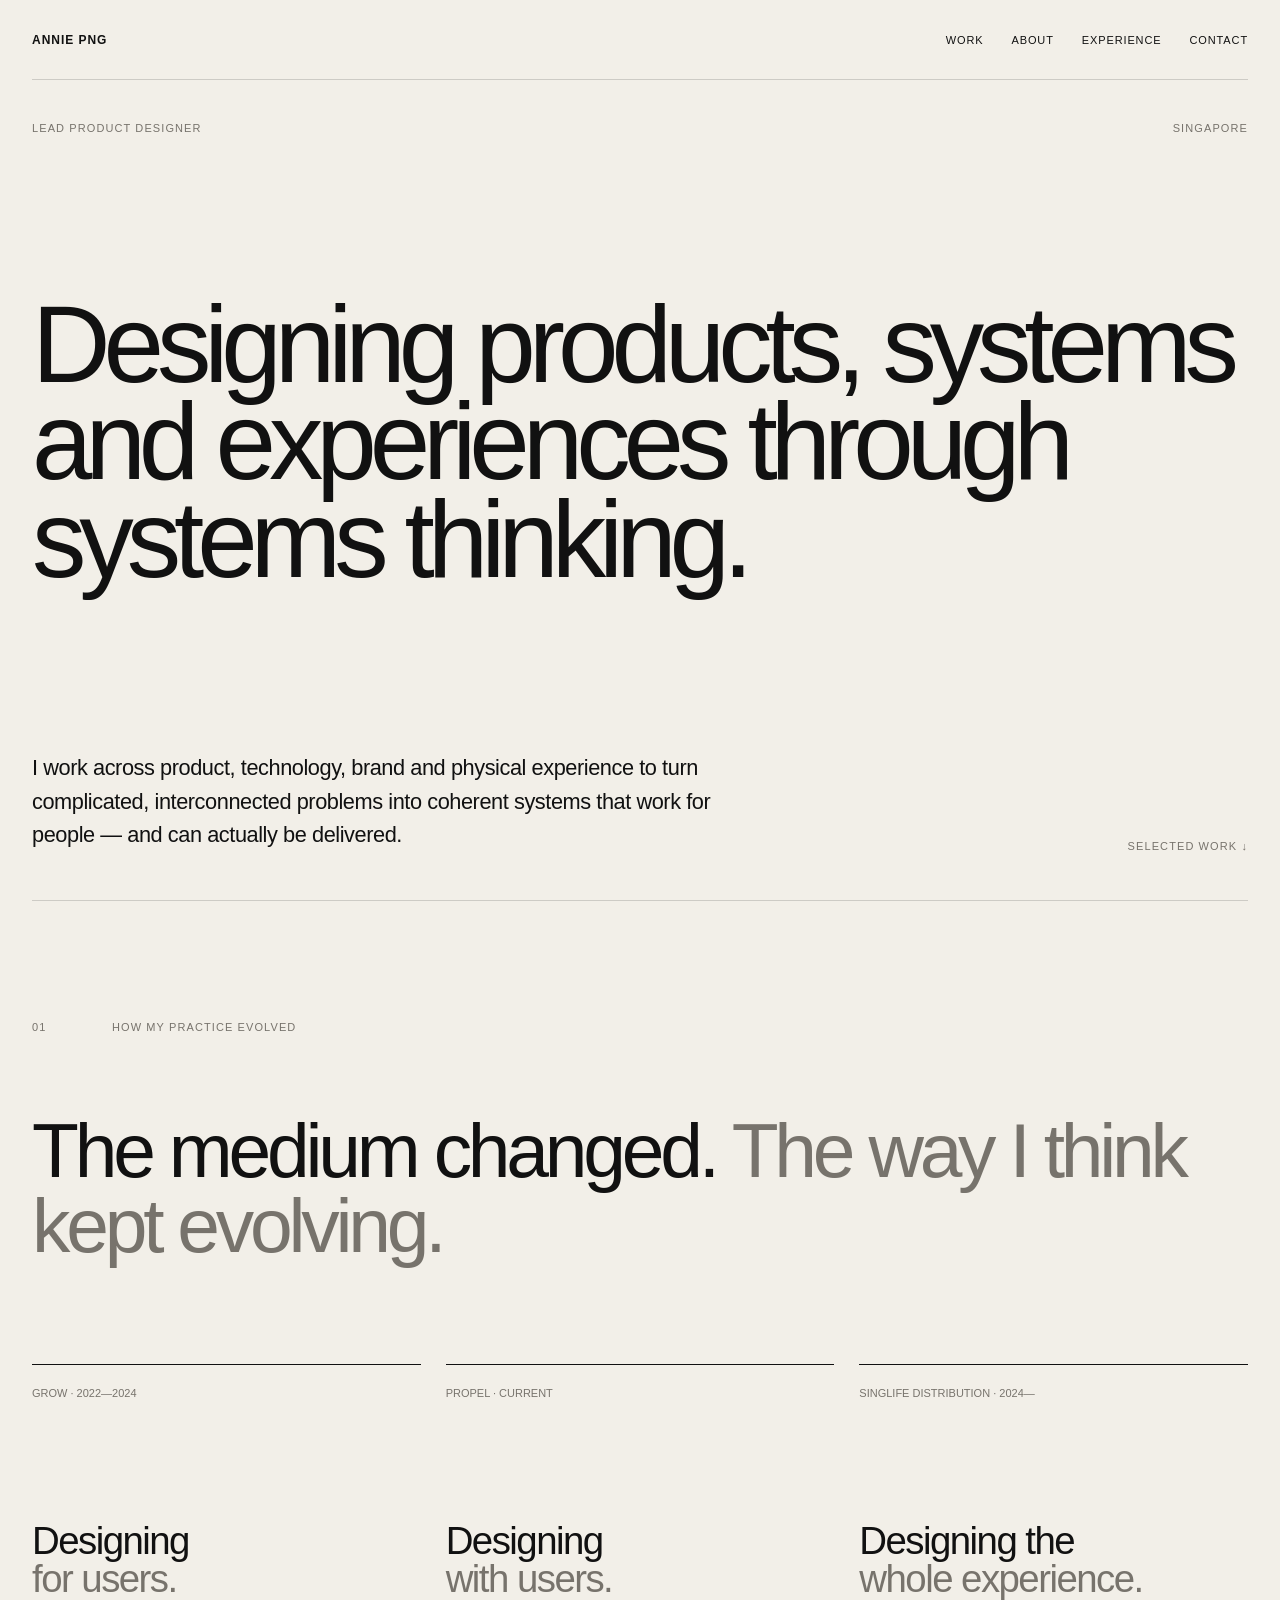
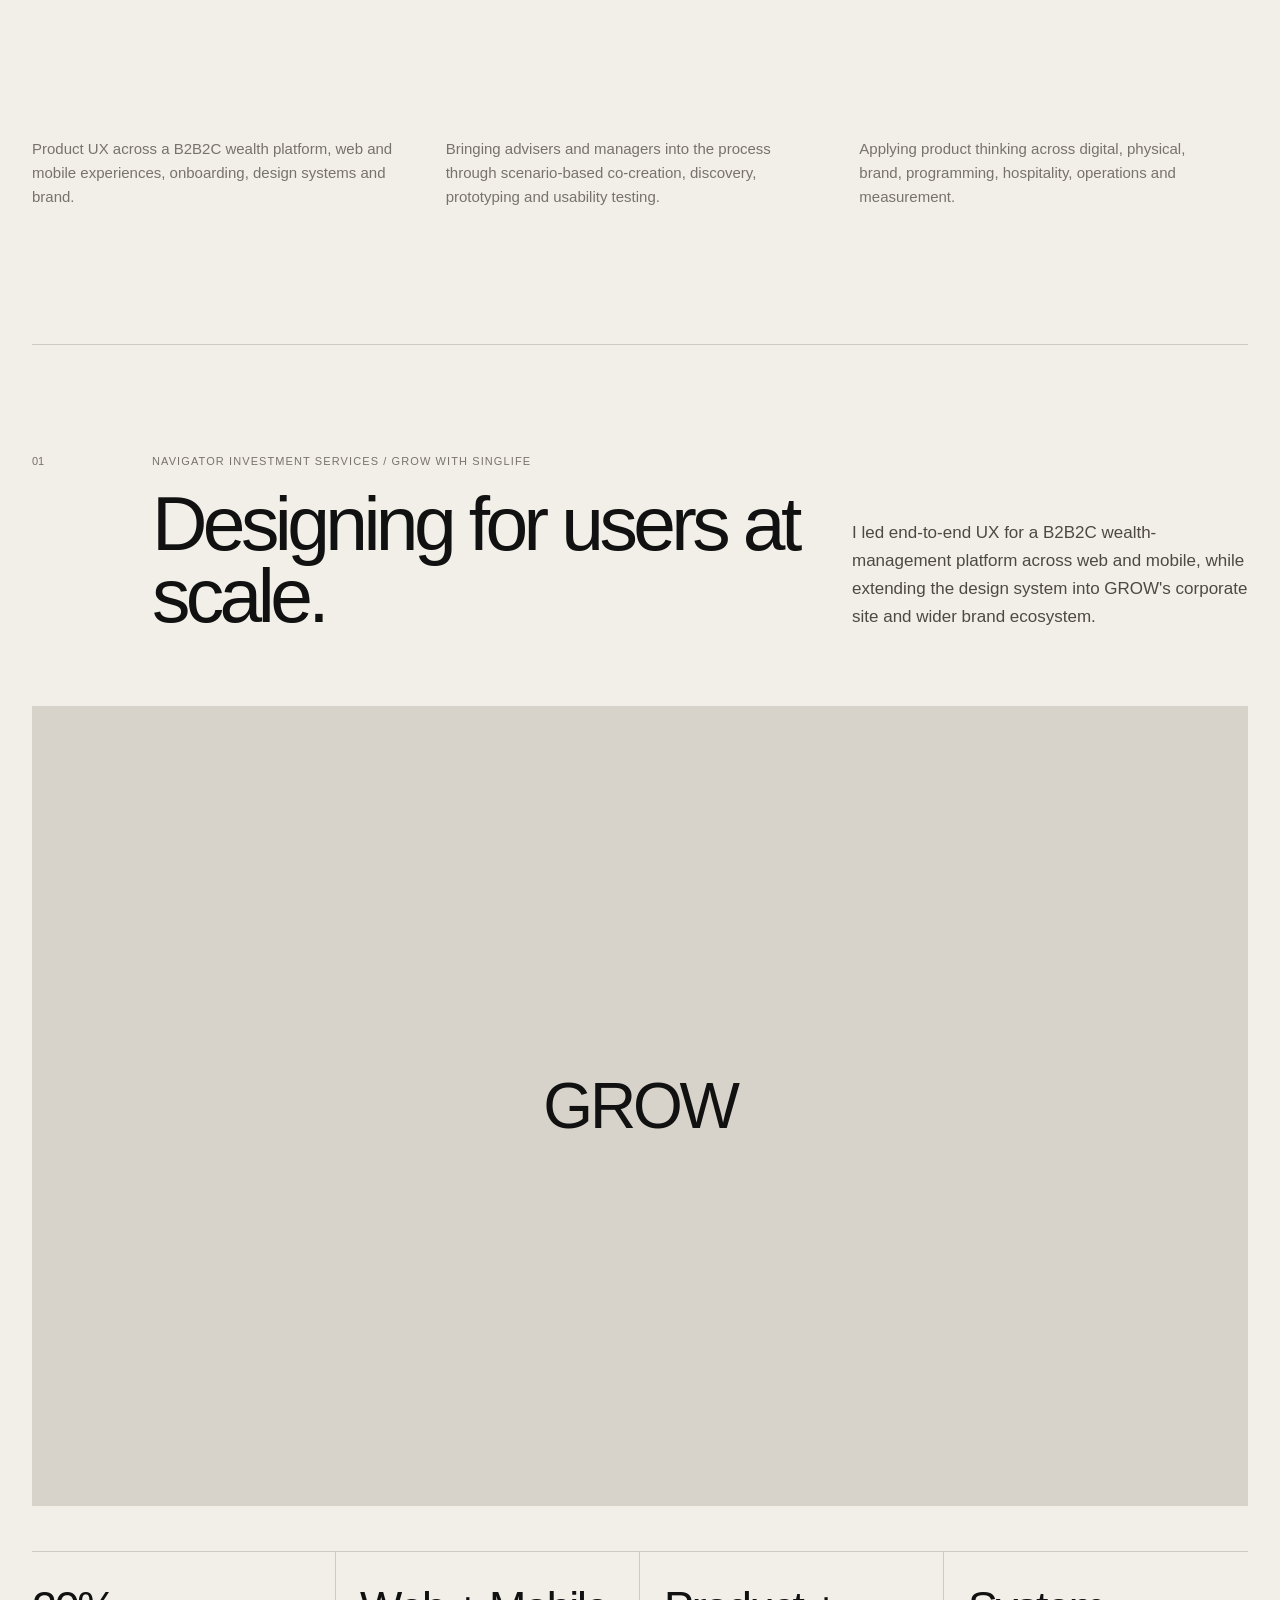
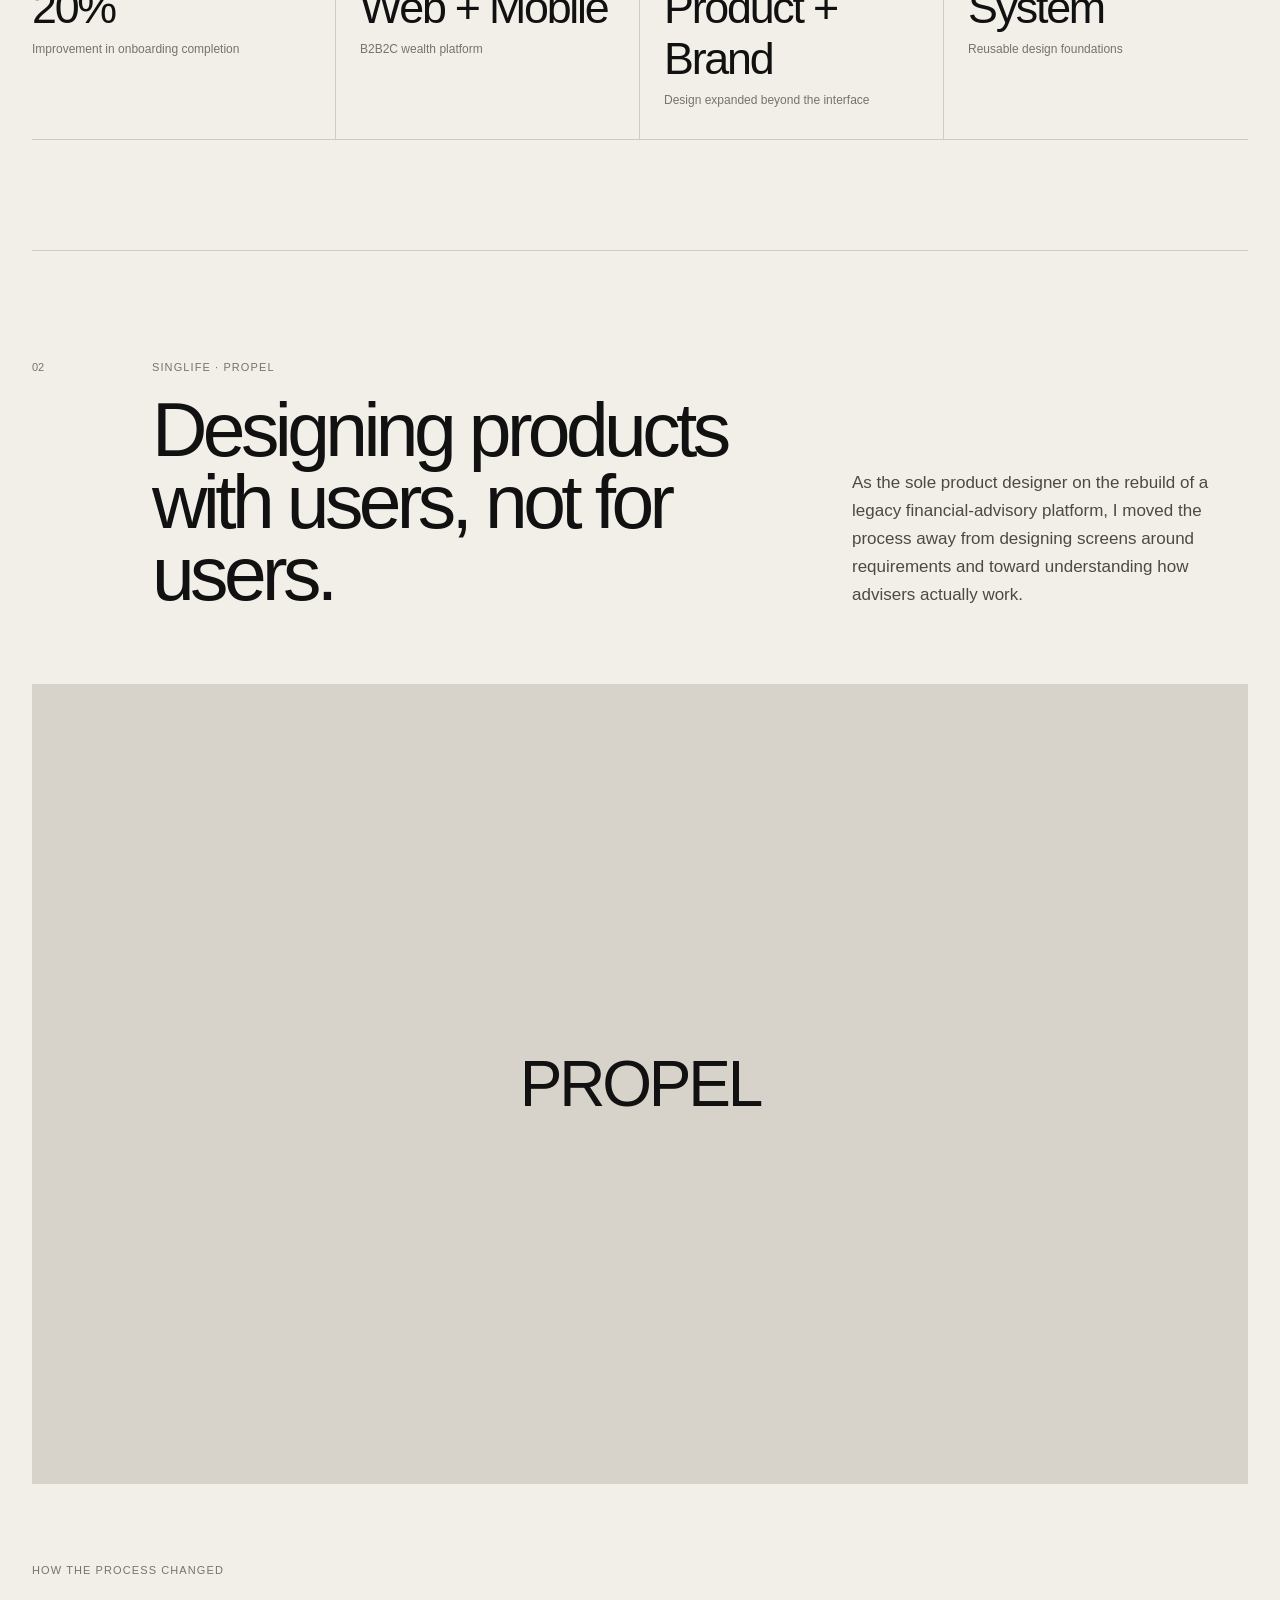
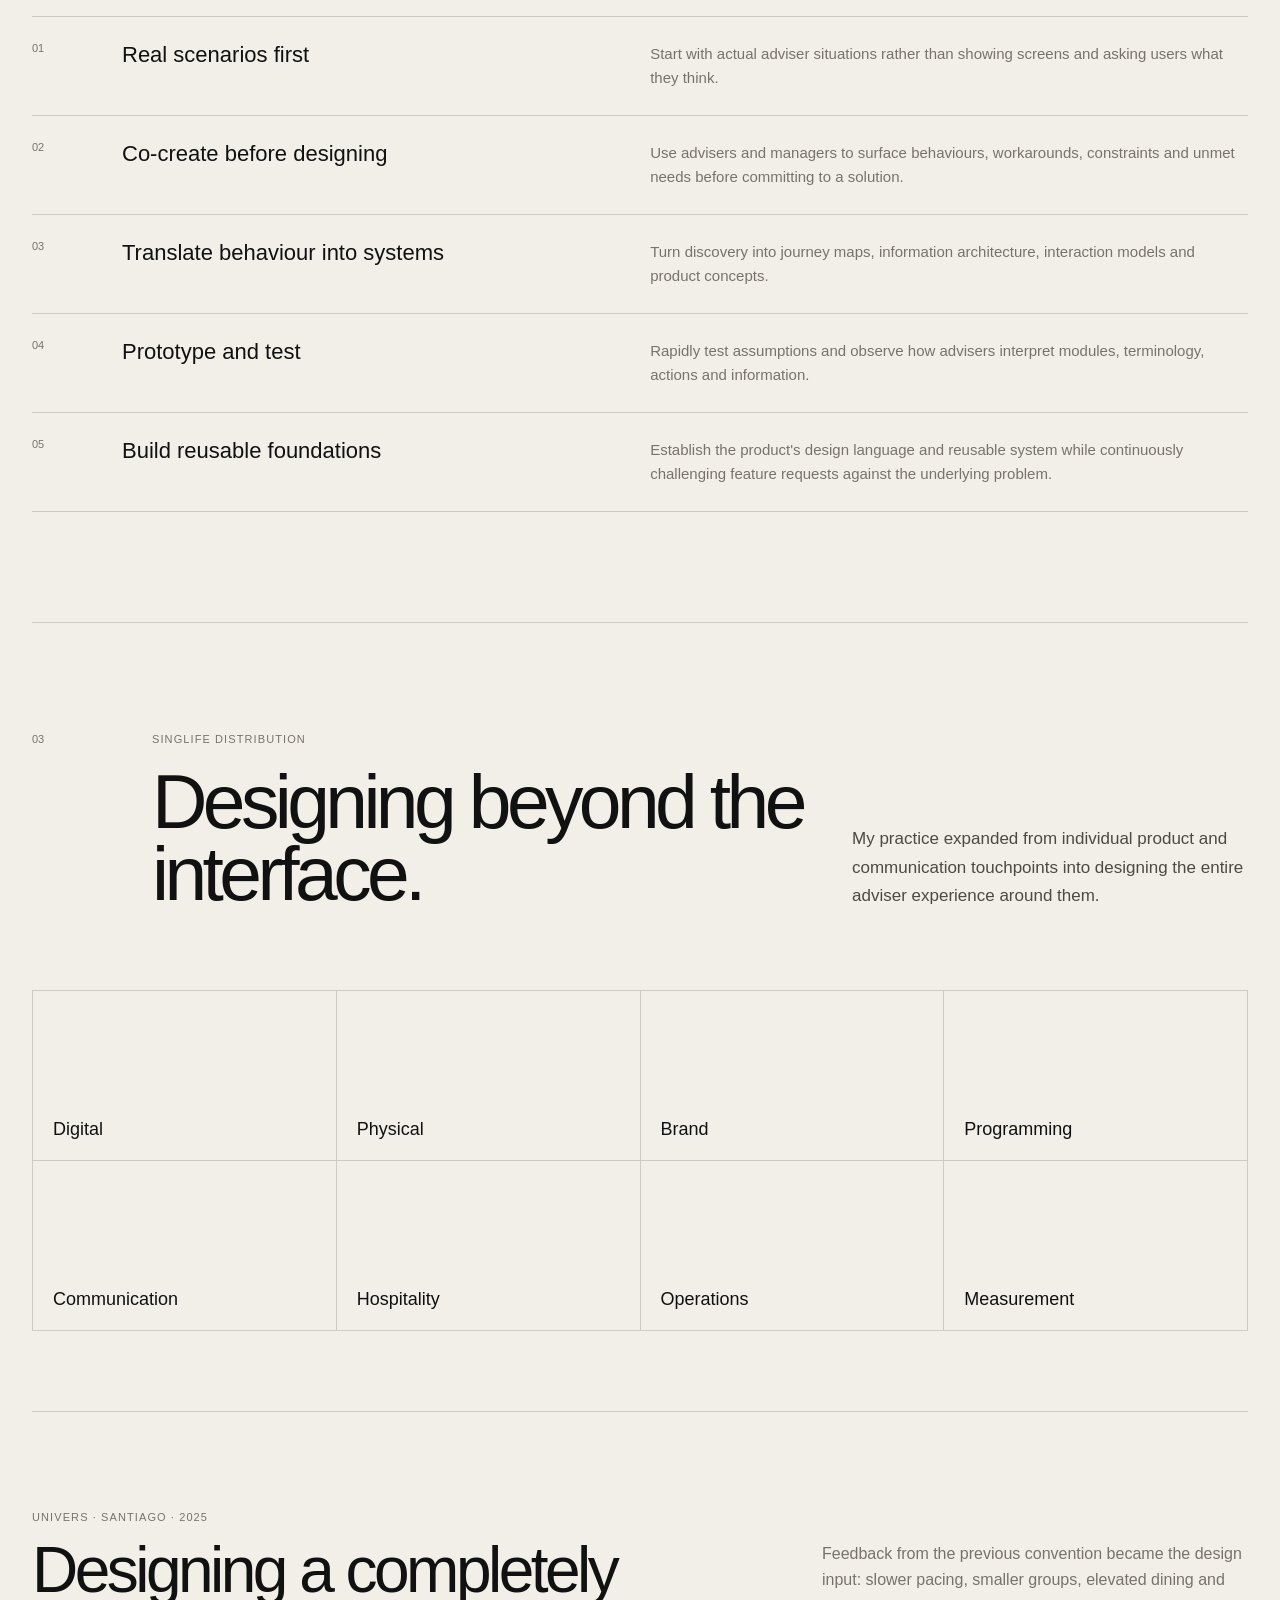
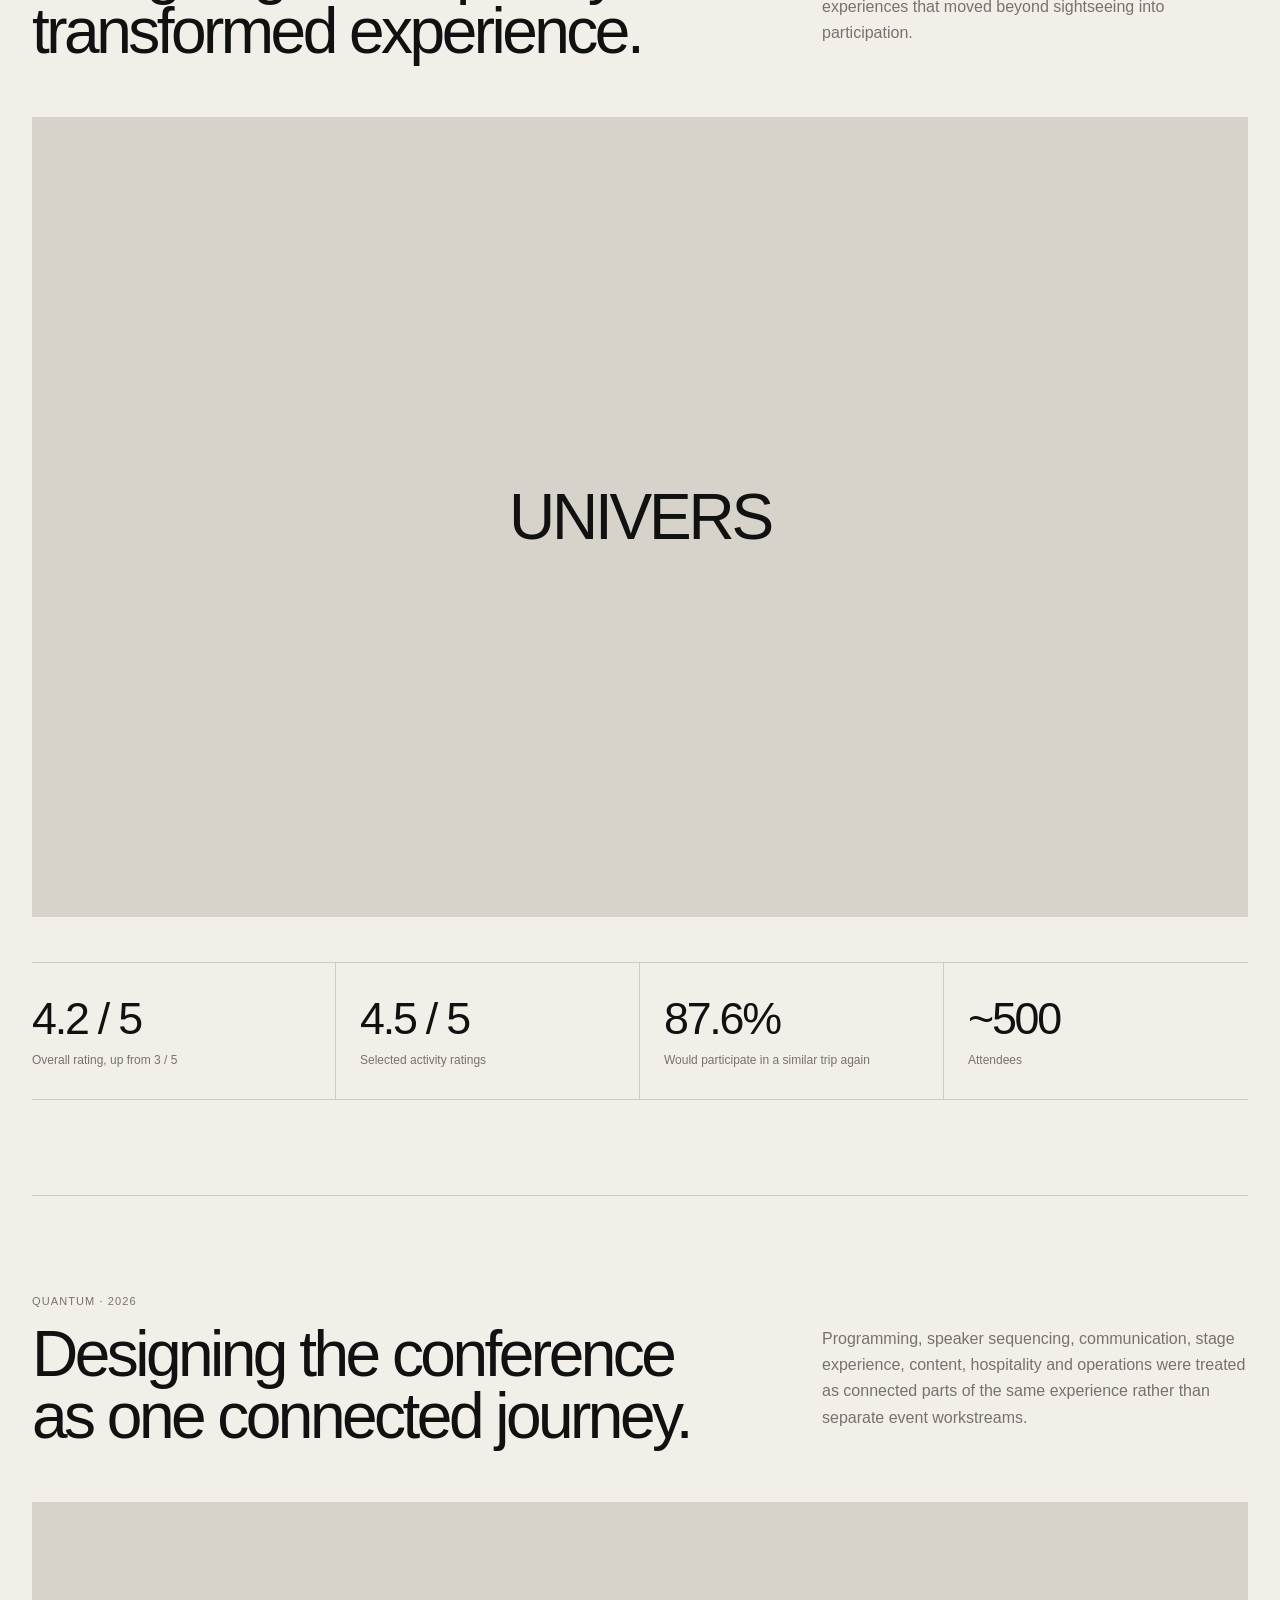
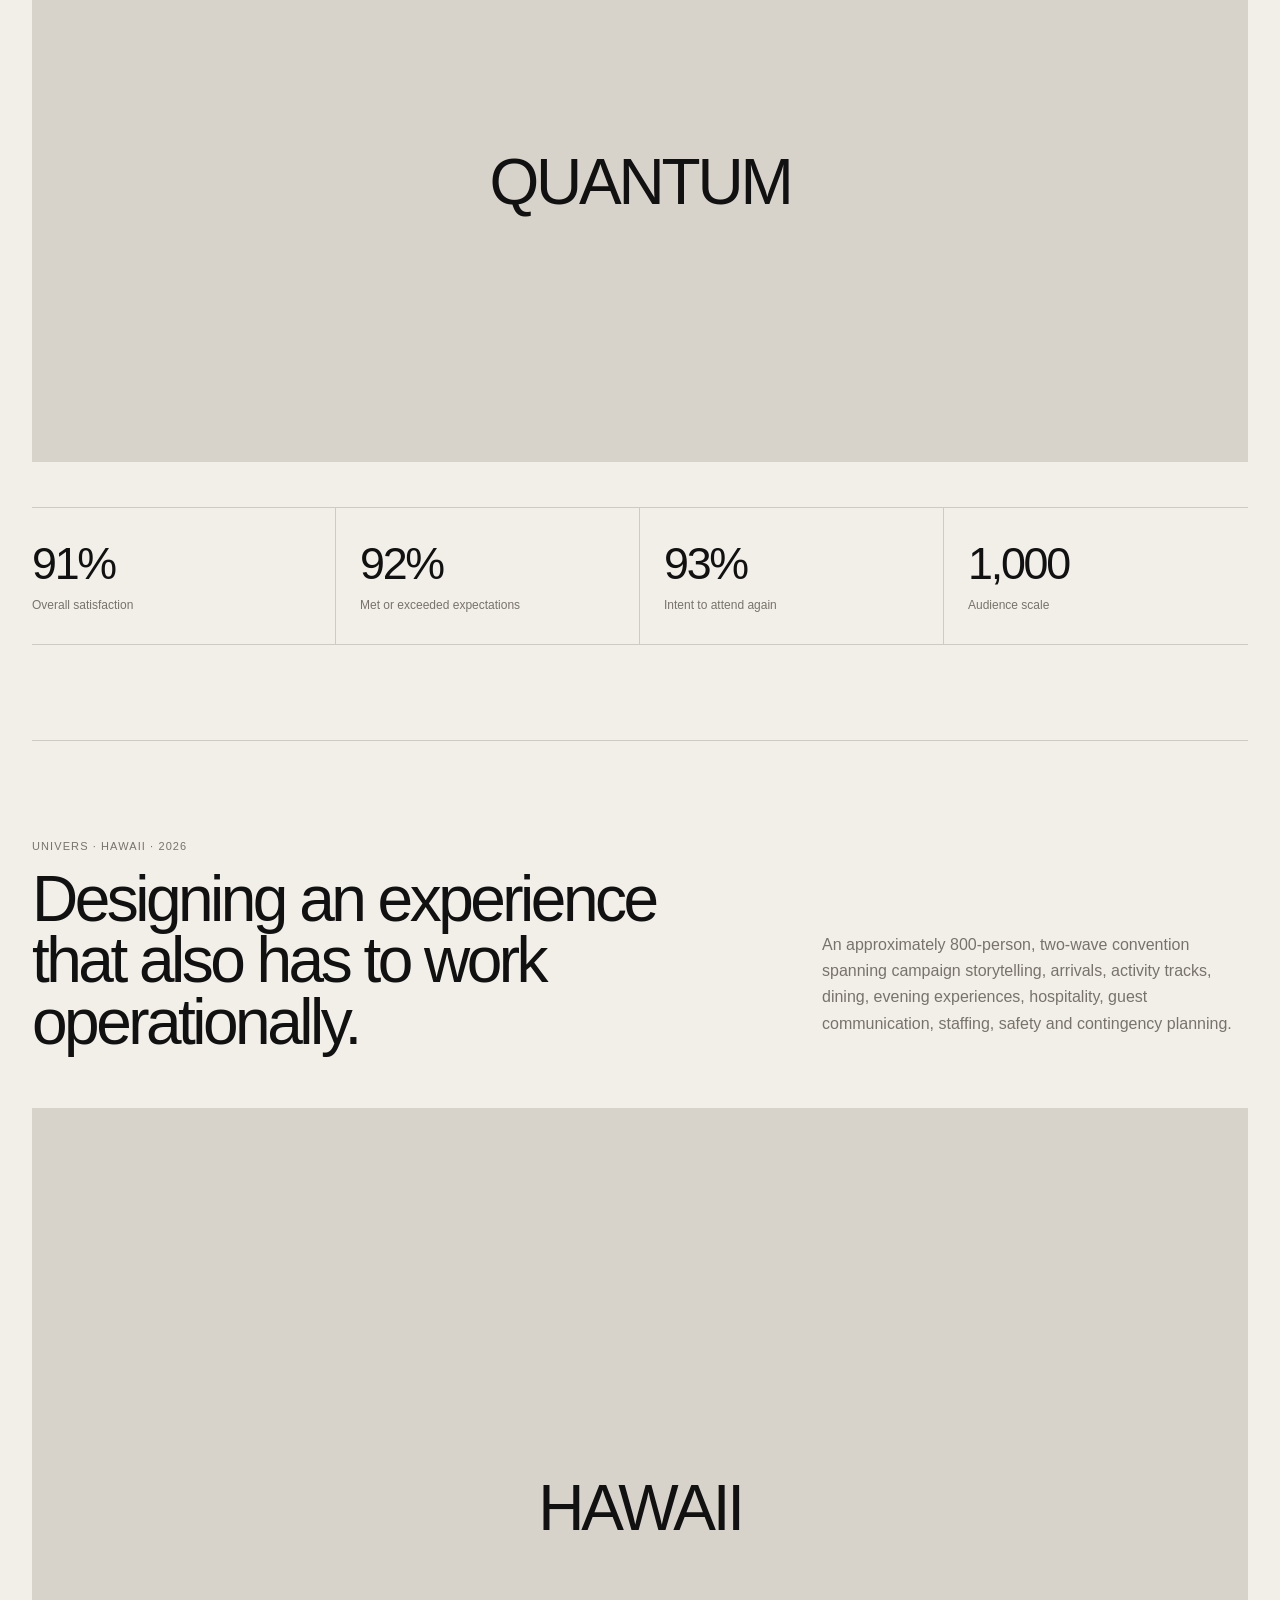
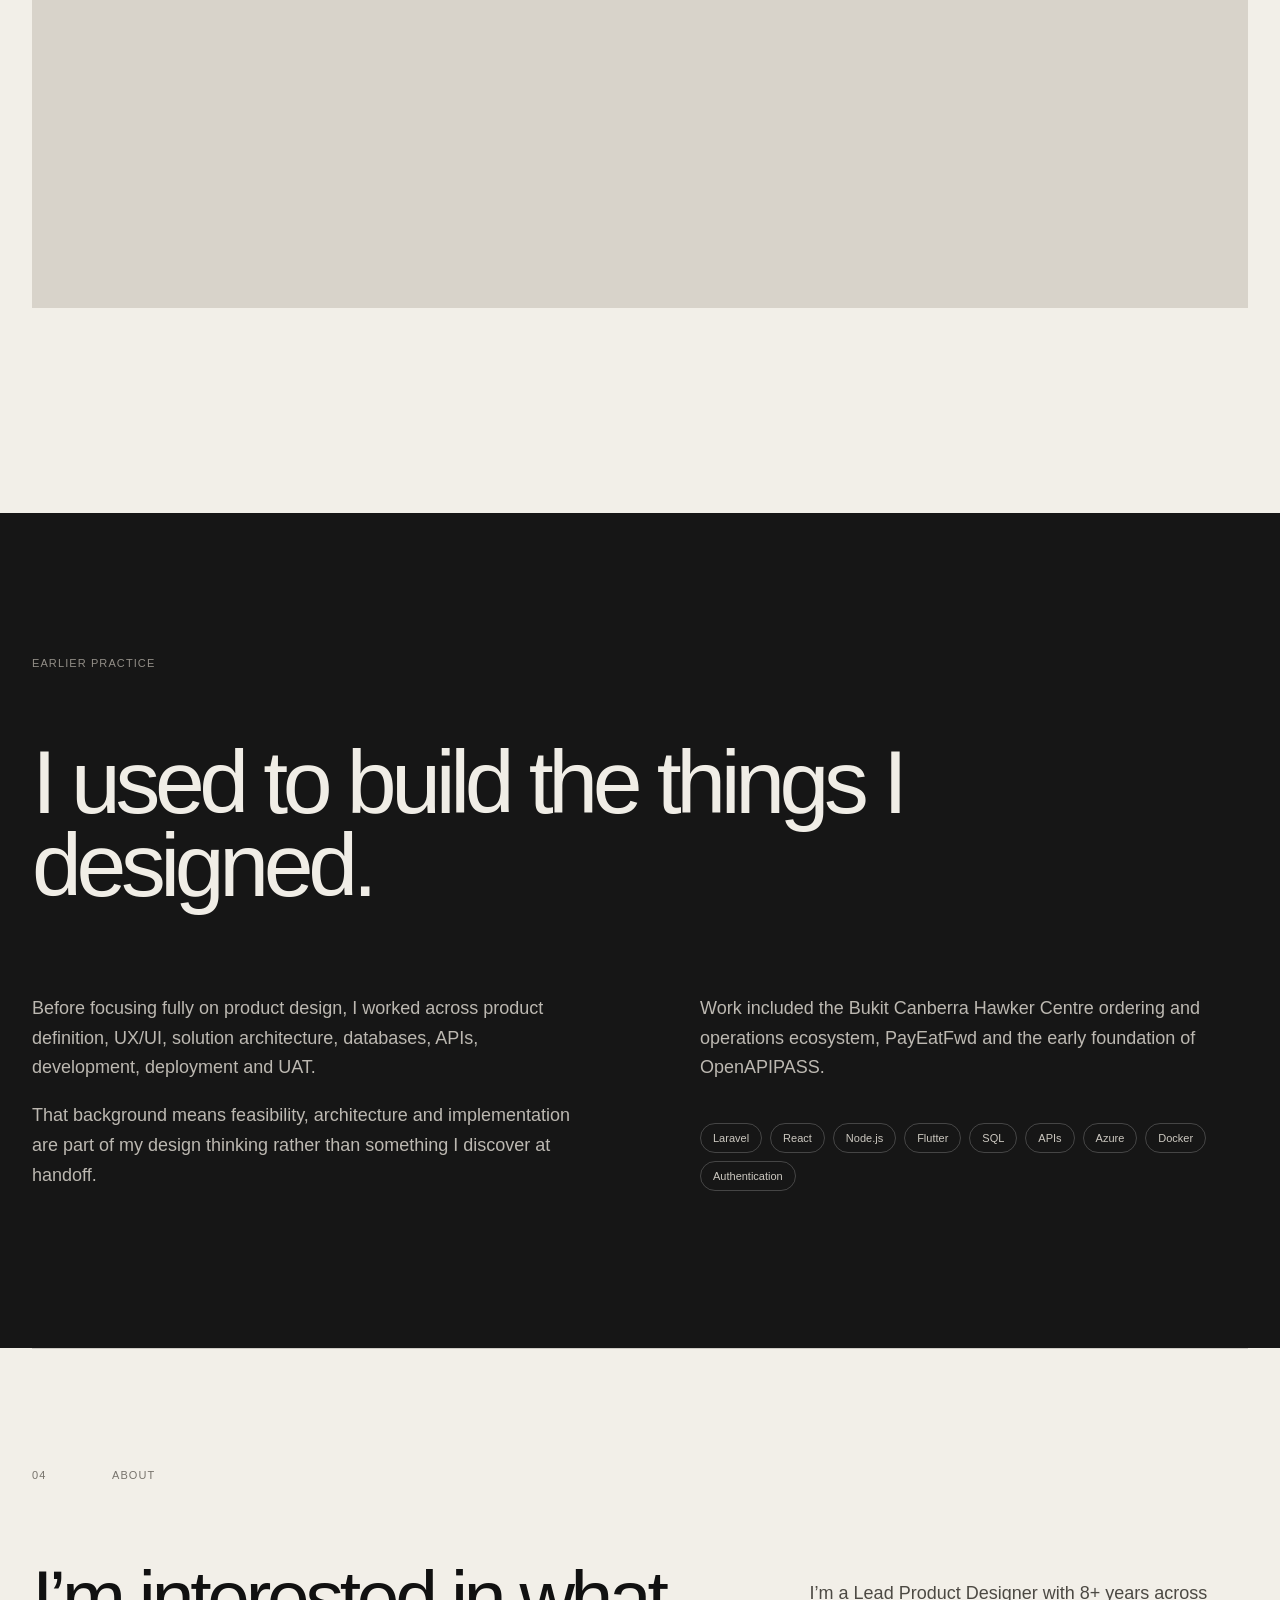
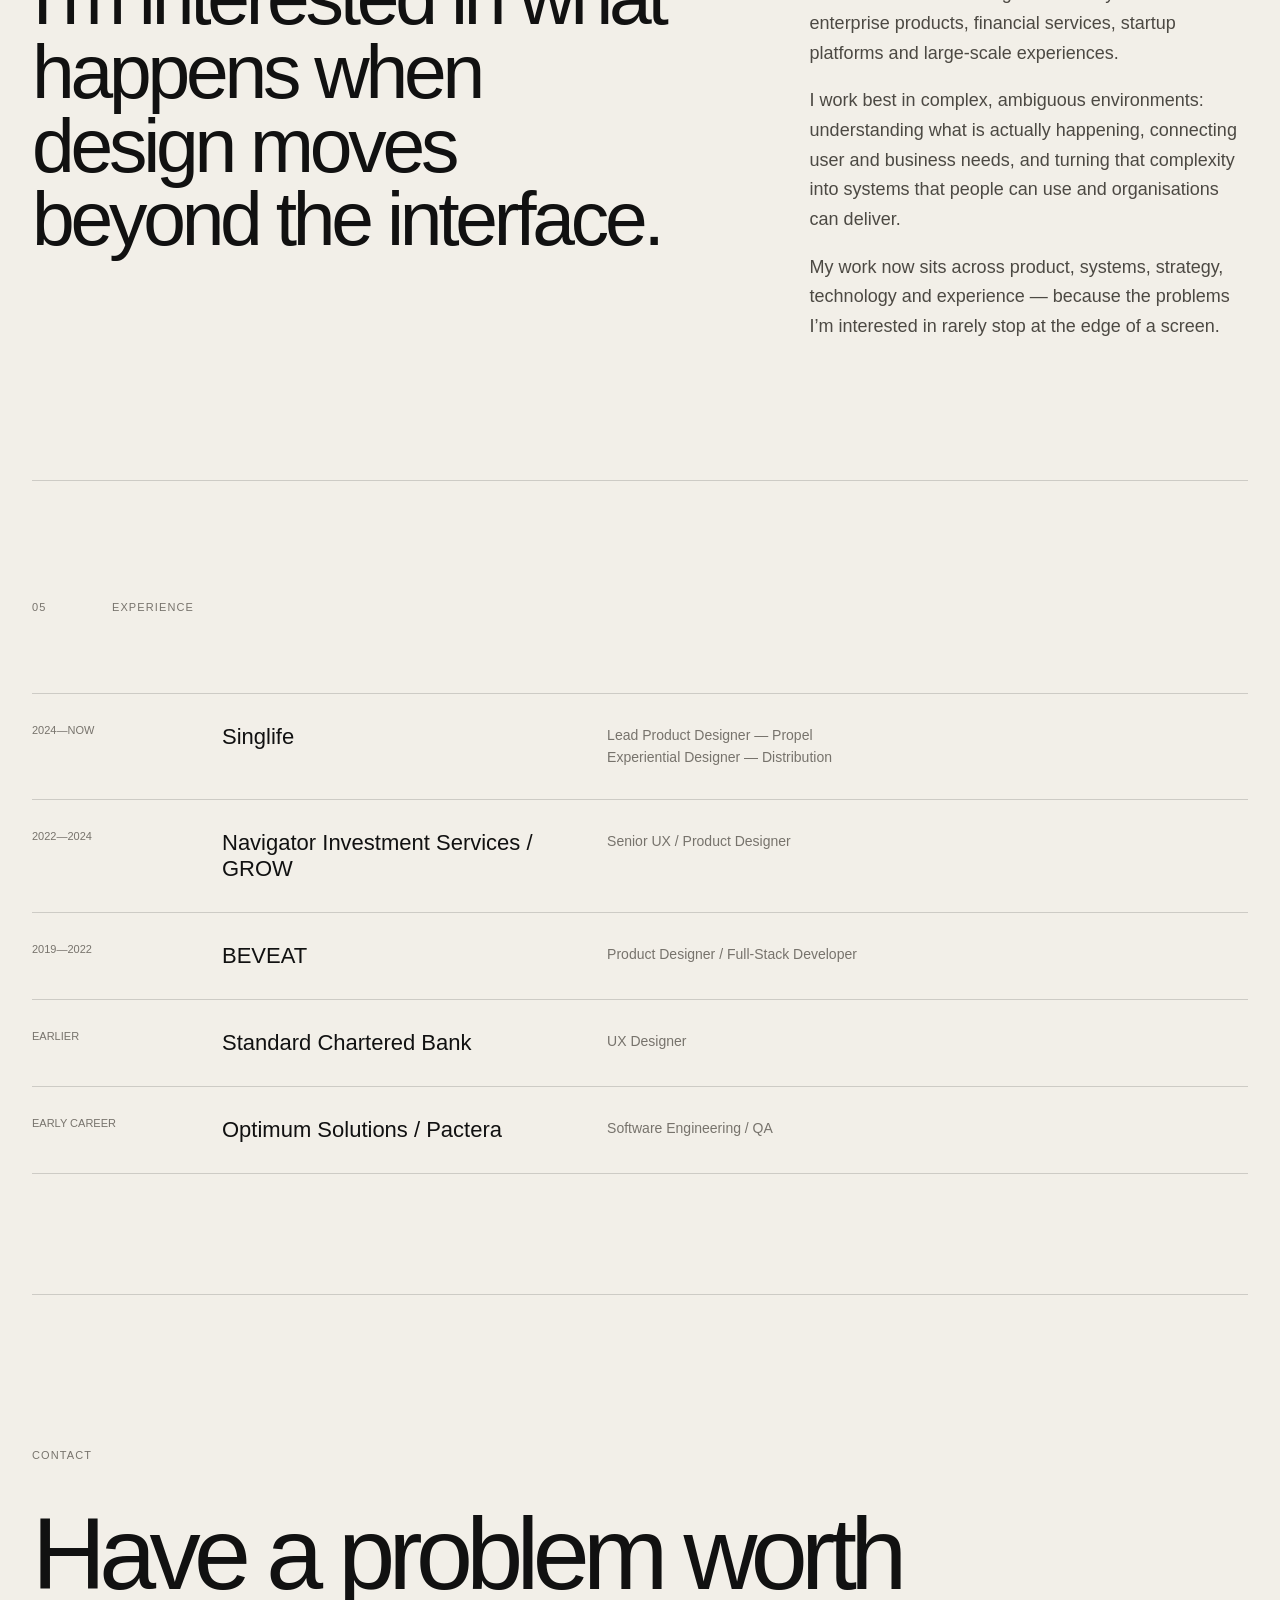
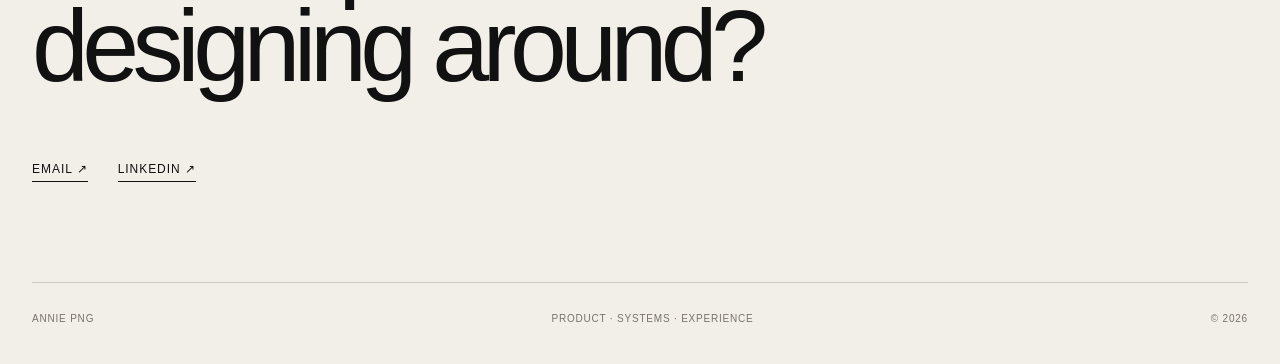
==== commit 8c7ea4f8: "Update index.html" ====
--- a/index.html
+++ b/index.html
@@ -3,1502 +3,1675 @@
 <head>
 <meta charset="UTF-8">
 <meta name="viewport" content="width=device-width, initial-scale=1.0">
+
 <title>Annie Png — Lead Product Designer</title>
-<link rel="preconnect" href="https://fonts.googleapis.com">
-<link href="https://fonts.googleapis.com/css2?family=Space+Grotesk:wght@400;500;600;700&family=Inter:wght@400;500;600&display=swap" rel="stylesheet">
+
+<meta
+  name="description"
+  content="Lead Product Designer designing products, systems and experiences through systems thinking."
+>
+
 <style>
-  :root{
-    --paper:#F8F7F5;
-    --paper-alt:#F1EFE9;
-    --ink:#161616;
-    --grey:#7B7B7B;
-    --forest:#1F3D34;
-    --forest-soft:#6B8F7F;
-    --line:#DAD6CD;
-    --line-strong:#161616;
-    --display: 'Space Grotesk', sans-serif;
-    --body: 'Inter', sans-serif;
-  }
-  *{ box-sizing:border-box; }
-  html{ scroll-behavior:smooth; }
-  body{
-    margin:0;
-    background:var(--paper);
-    color:var(--ink);
-    font-family:var(--body);
-    -webkit-font-smoothing:antialiased;
-  }
-  a{ color:inherit; text-decoration:none; }
-  ::selection{ background:var(--forest); color:var(--paper); }
-
-  @media (prefers-reduced-motion: reduce){
-    *{ animation-duration:0.001ms !important; transition-duration:0.001ms !important; }
-  }
-
-  /* ---------- NAV ---------- */
-  .nav{
-    position:fixed; top:0; left:0; right:0; z-index:100;
-    display:flex; align-items:center; justify-content:space-between;
-    padding:22px 5vw;
-    background:transparent;
-    border-bottom:1px solid transparent;
-    transition:background .35s ease, border-color .35s ease;
-  }
-  .nav.solid{
-    background:rgba(248,247,245,0.92);
-    backdrop-filter:blur(6px);
-    border-bottom:1px solid var(--line);
-  }
-  .nav-mark{
-    font-family:var(--display); font-weight:600; font-size:18px;
-    letter-spacing:0.02em;
-    display:flex; align-items:center; gap:8px;
-    cursor:pointer;
-  }
-  .nav-mark .dot{ width:7px; height:7px; border-radius:50%; background:var(--forest); }
-  .nav-links{ display:flex; gap:34px; list-style:none; margin:0; padding:0; }
-  .nav-links a{
-    font-size:13px; letter-spacing:0.04em; text-transform:uppercase;
-    color:var(--ink); position:relative; cursor:pointer; padding-bottom:3px;
-  }
-  .nav-links a::after{
-    content:""; position:absolute; left:0; bottom:0; width:0; height:1px;
-    background:var(--forest); transition:width .25s ease;
-  }
-  .nav-links a:hover::after{ width:100%; }
-  .nav-toggle{ display:none; }
-  @media (max-width:760px){
-    .nav-links{ display:none; }
-  }
-
-  /* ---------- VIEWS ---------- */
-  .view{ display:none; }
-  .view.active{ display:block; }
-
-  /* ---------- HERO ---------- */
-  .hero{
-    min-height:100vh;
-    display:flex; flex-direction:column; justify-content:center;
-    padding:0 5vw;
-    position:relative;
-  }
-  .eyebrow-stack{
-    position:absolute; top:120px; left:5vw;
-    font-size:12px; letter-spacing:0.14em; color:var(--grey);
-    line-height:1.9;
-  }
-  .eyebrow-stack span{ display:block; }
-  .hero-inner{ max-width:920px; }
-  .hero-name{
-    font-family:var(--display); font-weight:600;
-    font-size:clamp(48px, 8vw, 96px);
-    line-height:0.98; letter-spacing:-0.02em;
-    margin:0 0 6px 0;
-  }
-  .hero-role{
-    font-family:var(--display); font-weight:500;
-    font-size:clamp(18px, 2.2vw, 24px);
-    color:var(--forest);
-    margin:0 0 22px 0;
-    letter-spacing:0.01em;
-  }
-  .hero-tagline{
-    font-size:clamp(16px, 2vw, 19px);
-    color:var(--grey);
-    max-width:520px;
-    line-height:1.55;
-    margin:0;
-  }
-  .scroll-cue{
-    position:absolute; bottom:48px; left:5vw;
-    font-size:12px; letter-spacing:0.08em; text-transform:uppercase;
-    color:var(--grey);
-    display:flex; align-items:center; gap:10px;
-    cursor:pointer;
-  }
-  .scroll-cue .arrow{
-    display:inline-block; animation:bob 1.8s ease-in-out infinite;
-  }
-  @keyframes bob{
-    0%,100%{ transform:translateY(0); }
-    50%{ transform:translateY(5px); }
-  }
-
-  /* ---------- WORK ---------- */
-  .work{ padding:60px 0 20px; }
-  .section-label{
-    padding:0 5vw 30px;
-    font-size:12px; letter-spacing:0.14em; text-transform:uppercase; color:var(--grey);
-  }
-  .work-card{
-    min-height:88vh;
-    display:flex; align-items:center;
-    border-top:1px solid var(--line);
-    padding:60px 5vw;
-    cursor:pointer;
-    position:relative;
-    overflow:hidden;
-  }
-  .work-card:last-child{ border-bottom:1px solid var(--line); }
-  .work-card .bg-tint{
-    position:absolute; inset:0; background:var(--paper-alt);
-    transform:scaleY(0); transform-origin:bottom;
-    transition:transform .5s cubic-bezier(.65,0,.35,1);
-    z-index:0;
-  }
-  .work-card:hover .bg-tint{ transform:scaleY(1); }
-  .work-card-grid{
-    position:relative; z-index:1;
-    display:grid; grid-template-columns:1fr 1fr; gap:40px; align-items:center; width:100%;
-  }
-  .work-num{
-    font-family:var(--display); font-size:13px; color:var(--forest-soft); letter-spacing:0.12em;
-    margin-bottom:18px; display:block;
-  }
-  .work-title{
-    font-family:var(--display); font-weight:600;
-    font-size:clamp(34px, 5vw, 58px);
-    line-height:1.02; letter-spacing:-0.01em;
-    margin:0 0 16px 0;
-  }
-  .work-sub{
-    font-size:15px; color:var(--grey); max-width:380px; line-height:1.5;
-  }
-  .work-arrow{
-    margin-top:26px; font-size:13px; letter-spacing:0.06em; text-transform:uppercase;
-    display:flex; align-items:center; gap:8px; color:var(--forest);
-  }
-  .work-arrow svg{ transition:transform .25s ease; }
-  .work-card:hover .work-arrow svg{ transform:translateX(6px); }
-  .diagram-wrap{ display:flex; justify-content:center; align-items:center; }
-  .diagram-wrap svg{ width:100%; max-width:420px; height:auto; }
-  .diagram-wrap .node{ fill:var(--paper); stroke:var(--forest); stroke-width:1.4; }
-  .diagram-wrap .link{
-    stroke:var(--line-strong); stroke-width:1; fill:none;
-    stroke-dasharray:240; stroke-dashoffset:240;
-    transition:stroke-dashoffset 1.1s ease;
-  }
-  .diagram-wrap.in-view .link{ stroke-dashoffset:0; }
-  .diagram-wrap text{
-    font-family:var(--body); font-size:9.5px; fill:var(--grey);
-    text-transform:uppercase; letter-spacing:0.04em;
-  }
-  @media (max-width:820px){
-    .work-card-grid{ grid-template-columns:1fr; }
-    .diagram-wrap{ order:-1; margin-bottom:10px; }
-  }
-
-  /* ---------- PHILOSOPHY BREAK ---------- */
-  .philo-break{
-    padding:140px 5vw; text-align:center;
-    border-top:1px solid var(--line);
-  }
-  .philo-break p{
-    font-family:var(--display); font-weight:500;
-    font-size:clamp(22px, 3.4vw, 34px);
-    line-height:1.35; max-width:760px; margin:0 auto 26px;
-    color:var(--ink);
-  }
-  .philo-break a{
-    font-size:13px; letter-spacing:0.06em; text-transform:uppercase; color:var(--forest);
-    border-bottom:1px solid var(--forest); padding-bottom:3px;
-  }
-
-  /* ---------- TIMELINE ---------- */
-  .timeline{ padding:20px 5vw 120px; border-top:1px solid var(--line); }
-  .timeline-inner{ max-width:760px; margin:60px auto 0; }
-  .t-row{
-    display:grid; grid-template-columns:170px 1fr auto;
-    gap:20px; align-items:baseline;
-    padding:20px 0; border-bottom:1px solid var(--line);
-  }
-  .t-row:first-child{ border-top:1px solid var(--line); }
-  .t-years{ font-size:13px; color:var(--grey); font-family:var(--body); }
-  .t-role{ font-family:var(--display); font-weight:500; font-size:19px; }
-  .t-org{ font-size:13px; color:var(--forest-soft); text-align:right; white-space:nowrap; }
-  @media (max-width:600px){
-    .t-row{ grid-template-columns:1fr; gap:4px; }
-    .t-org{ text-align:left; }
-  }
-
-  /* ---------- ABOUT PREVIEW ---------- */
-  .about-preview{
-    padding:120px 5vw; border-top:1px solid var(--line);
-    display:grid; grid-template-columns:200px 1fr; gap:60px; align-items:start;
-  }
-  .monogram{
-    width:140px; height:140px; border-radius:50%;
-    background:var(--paper-alt); border:1px solid var(--line);
-    display:flex; align-items:center; justify-content:center;
-    font-family:var(--display); font-weight:600; font-size:34px; color:var(--forest);
-  }
-  .about-preview p{
-    font-size:18px; line-height:1.7; max-width:640px; color:var(--ink);
-    margin:0 0 20px 0;
-  }
-  .about-preview a{
-    font-size:13px; letter-spacing:0.06em; text-transform:uppercase; color:var(--forest);
-    border-bottom:1px solid var(--forest); padding-bottom:3px;
-  }
-  @media (max-width:700px){
-    .about-preview{ grid-template-columns:1fr; }
-  }
-
-  /* ---------- CONTACT / FOOTER ---------- */
-  .contact{
-    padding:120px 5vw 60px; border-top:1px solid var(--line);
-    background:var(--forest); color:var(--paper);
-  }
-  .contact-title{
-    font-family:var(--display); font-weight:600;
-    font-size:clamp(34px, 5vw, 58px); margin:0 0 30px 0; letter-spacing:-0.01em;
-  }
-  .contact-links{ display:flex; flex-wrap:wrap; gap:30px; margin-bottom:100px; }
-  .contact-links a{
-    font-size:15px; border-bottom:1px solid rgba(248,247,245,0.4); padding-bottom:3px;
-  }
-  .contact-links a:hover{ border-color:var(--paper); }
-  .footer-row{
-    display:flex; justify-content:space-between; align-items:center;
-    font-size:12px; color:rgba(248,247,245,0.55); letter-spacing:0.04em;
-    padding-top:24px; border-top:1px solid rgba(248,247,245,0.18);
-  }
-
-  /* ---------- SUB PAGES (chapter stubs) ---------- */
-  .subpage{ min-height:100vh; padding:150px 5vw 100px; }
-  .back-link{
-    display:inline-flex; align-items:center; gap:8px;
-    font-size:12px; letter-spacing:0.06em; text-transform:uppercase;
-    color:var(--grey); margin-bottom:50px; cursor:pointer;
-  }
-  .back-link:hover{ color:var(--forest); }
-  .sub-eyebrow{
-    font-size:12px; letter-spacing:0.14em; text-transform:uppercase; color:var(--forest-soft);
-    margin-bottom:18px;
-  }
-  .sub-title{
-    font-family:var(--display); font-weight:600;
-    font-size:clamp(36px, 6vw, 68px); line-height:1.02; letter-spacing:-0.01em;
-    margin:0 0 20px 0; max-width:900px;
-  }
-  .sub-tagline{
-    font-size:19px; color:var(--grey); max-width:600px; line-height:1.6; margin-bottom:60px;
-  }
-  .placeholder-note{
-    border:1px dashed var(--line); border-radius:4px; padding:28px;
-    color:var(--grey); font-size:14px; max-width:640px; line-height:1.7;
-    margin-top:20px;
-  }
-  .about-body p{ font-size:18px; line-height:1.75; max-width:680px; color:var(--ink); }
-  .contact-page a{
-    font-size:22px; font-family:var(--display); font-weight:500;
-    color:var(--forest); display:block; margin-bottom:14px;
-  }
-
-  /* ---------- CASE STUDY COMPONENTS ---------- */
-  .cs-stats{
-    display:flex; flex-wrap:wrap; gap:50px;
-    padding:30px 0 60px; border-bottom:1px solid var(--line); margin-bottom:60px;
-  }
-  .cs-stat-num{ font-family:var(--display); font-weight:600; font-size:26px; color:var(--forest); }
-  .cs-stat-label{ font-size:12px; color:var(--grey); letter-spacing:0.03em; margin-top:4px; max-width:160px; }
-
-  .cs-h2{
-    font-family:var(--display); font-weight:600; font-size:clamp(24px,3vw,32px);
-    letter-spacing:-0.01em; margin:70px 0 18px 0;
-  }
-  .cs-h3{
-    font-family:var(--display); font-weight:600; font-size:19px; margin:34px 0 10px 0;
-  }
-  .cs-p{ font-size:16px; line-height:1.75; color:var(--ink); max-width:680px; margin:0 0 16px 0; }
-  .cs-p.muted{ color:var(--grey); }
-
-  .cs-role-flow{
-    display:flex; flex-wrap:wrap; gap:0; align-items:center;
-    padding:24px 0; margin:20px 0 10px;
-  }
-  .cs-role-step{
-    font-size:12px; letter-spacing:0.04em; text-transform:uppercase;
-    padding:9px 16px; border:1px solid var(--line); border-radius:999px;
-    color:var(--ink); background:var(--paper-alt); white-space:nowrap;
-  }
-  .cs-role-arrow{ color:var(--grey); margin:0 8px; font-size:13px; }
-
-  .cs-quote{
-    font-family:var(--display); font-weight:500;
-    font-size:clamp(22px,3vw,30px); line-height:1.4;
-    color:var(--forest); max-width:680px; margin:50px 0;
-    padding-left:24px; border-left:2px solid var(--forest);
-  }
-
-  .cs-sector-list{ display:flex; flex-wrap:wrap; gap:10px; margin:18px 0 10px; }
-  .cs-sector-chip{
-    font-size:12px; letter-spacing:0.03em; padding:7px 14px;
-    border:1px solid var(--line); border-radius:999px; color:var(--grey);
-  }
-
-  .cs-project{
-    border-top:1px solid var(--line); padding:60px 0; margin-top:20px;
-  }
-  .cs-project-eyebrow{
-    font-size:12px; letter-spacing:0.1em; text-transform:uppercase; color:var(--forest-soft);
-    margin-bottom:10px;
-  }
-  .cs-project-title{
-    font-family:var(--display); font-weight:600; font-size:clamp(26px,4vw,40px);
-    margin:0 0 22px 0; letter-spacing:-0.01em;
-  }
-  .cs-diagram-lg{ margin:30px 0 40px; }
-  .cs-diagram-lg svg{ width:100%; height:auto; max-width:820px; }
-  .cs-diagram-lg .node{ fill:var(--paper); stroke:var(--forest); stroke-width:1.4; }
-  .cs-diagram-lg .link{ stroke:var(--line-strong); stroke-width:1; fill:none; }
-  .cs-diagram-lg text{
-    font-family:var(--body); font-size:10.5px; fill:var(--grey);
-    text-transform:uppercase; letter-spacing:0.03em;
-  }
-  .cs-stat-row{ display:flex; flex-wrap:wrap; gap:40px; margin:24px 0; }
-  .cs-stat-row .cs-stat-num{ font-size:22px; }
-
-  .cs-proof-tag{
-    display:inline-block; font-size:11px; letter-spacing:0.08em; text-transform:uppercase;
-    color:var(--forest); border:1px solid var(--forest); border-radius:999px;
-    padding:4px 12px; margin-bottom:16px;
-  }
-
-  .cs-lesson{
-    background:var(--paper-alt); border-left:3px solid var(--forest);
-    padding:26px 28px; margin:22px 0; max-width:680px;
-  }
-  .cs-lesson .cs-p{ margin-bottom:8px; }
-  .cs-lesson .lesson-label{
-    font-size:11px; letter-spacing:0.08em; text-transform:uppercase; color:var(--forest);
-    margin-bottom:8px; display:block;
-  }
-
-  .cs-reflection{
-    border-top:1px solid var(--line); margin-top:80px; padding-top:60px;
-  }
-
-  /* ---------- CHAPTER NAV (cross-chapter navigation) ---------- */
-  .chapter-nav{
-    display:flex; flex-wrap:wrap; gap:8px;
-    padding-bottom:50px; margin-bottom:10px; border-bottom:1px solid var(--line);
-  }
-  .chapter-pill{
-    font-size:12px; letter-spacing:0.03em; padding:8px 15px;
-    border:1px solid var(--line); border-radius:999px; color:var(--grey);
-    cursor:pointer; transition:all .2s ease; white-space:nowrap;
-  }
-  .chapter-pill:hover{ border-color:var(--forest); color:var(--forest); }
-  .chapter-pill.active{ background:var(--forest); border-color:var(--forest); color:var(--paper); }
-
-  .chapter-footer-nav{
-    display:flex; justify-content:space-between; align-items:center;
-    border-top:1px solid var(--line); margin-top:90px; padding-top:34px;
-  }
-  .cf-link{ font-size:13px; color:var(--grey); cursor:pointer; }
-  .cf-link:hover{ color:var(--forest); }
-  .cf-link .cf-label{ display:block; font-size:11px; letter-spacing:0.08em; text-transform:uppercase; margin-bottom:5px; color:var(--grey); }
-  .cf-link .cf-title{ font-family:var(--display); font-weight:600; font-size:18px; color:var(--ink); }
-  .cf-link:hover .cf-title{ color:var(--forest); }
-  .cf-next{ text-align:right; }
-
-  /* ---------- MOBILE MENU ---------- */
-  .mobile-menu-btn{
-    display:none; flex-direction:column; gap:5px; cursor:pointer; background:none; border:none; padding:6px;
-  }
-  .mobile-menu-btn span{ width:22px; height:1.5px; background:var(--ink); display:block; }
-  .mobile-menu{
-    display:none; position:fixed; inset:0; background:var(--paper); z-index:200;
-    flex-direction:column; padding:100px 8vw; gap:26px;
-  }
-  .mobile-menu.open{ display:flex; }
-  .mobile-menu a{
-    font-family:var(--display); font-weight:500; font-size:28px; cursor:pointer;
-  }
-  .mobile-close{
-    position:absolute; top:24px; right:8vw; font-size:28px; cursor:pointer; background:none; border:none;
-  }
-  @media (max-width:760px){
-    .mobile-menu-btn{ display:flex; }
-  }
-
-  /* ---------- RESUME PAGE ---------- */
-  .resume-download{
-    display:inline-flex; align-items:center; gap:10px;
-    background:var(--forest); color:var(--paper);
-    padding:14px 26px; border-radius:4px; font-size:13px;
-    letter-spacing:0.05em; text-transform:uppercase; cursor:pointer;
-    margin:10px 0 60px; transition:opacity .2s ease;
-  }
-  .resume-download:hover{ opacity:0.85; }
-  .resume-section{ margin-bottom:50px; }
-  .resume-role{
-    display:grid; grid-template-columns:170px 1fr; gap:20px;
-    padding:18px 0; border-bottom:1px solid var(--line);
-  }
-  .resume-role:first-of-type{ border-top:1px solid var(--line); }
-  .resume-role-years{ font-size:13px; color:var(--grey); }
-  .resume-role-title{ font-family:var(--display); font-weight:600; font-size:17px; margin-bottom:3px; }
-  .resume-role-org{ font-size:13px; color:var(--forest-soft); margin-bottom:8px; }
-  .resume-role-desc{ font-size:14px; color:var(--ink); line-height:1.6; max-width:560px; }
-  @media (max-width:600px){
-    .resume-role{ grid-template-columns:1fr; gap:6px; }
-  }
-  .resume-chips{ display:flex; flex-wrap:wrap; gap:8px; margin-top:14px; }
-
-  /* ---------- FULL CONTACT PAGE ---------- */
-  .contact-full{
-    background:var(--forest); color:var(--paper);
-    min-height:100vh; padding:150px 5vw 60px;
-  }
-  .contact-full .back-link{ color:rgba(248,247,245,0.6); }
-  .contact-full .back-link:hover{ color:var(--paper); }
-  .contact-full .sub-eyebrow{ color:var(--forest-soft); }
-  .contact-full .sub-title{ color:var(--paper); }
-  .contact-full .sub-tagline{ color:rgba(248,247,245,0.7); }
-  .contact-row{
-    display:flex; align-items:baseline; gap:18px;
-    padding:26px 0; border-bottom:1px solid rgba(248,247,245,0.18);
-  }
-  .contact-row:first-of-type{ border-top:1px solid rgba(248,247,245,0.18); }
-  .contact-row-label{ font-size:12px; letter-spacing:0.08em; text-transform:uppercase; color:rgba(248,247,245,0.5); width:110px; flex-shrink:0; }
-  .contact-row a{ font-family:var(--display); font-weight:500; font-size:clamp(20px,3vw,28px); }
-  .contact-row a:hover{ color:var(--forest-soft); }
-  .contact-full-footer{
-    margin-top:80px; padding-top:24px; border-top:1px solid rgba(248,247,245,0.18);
-    font-size:12px; color:rgba(248,247,245,0.5); letter-spacing:0.04em;
-  }
-
-  /* ---------- CASE STUDY IMAGES ---------- */
-  .cs-image{ margin:34px 0; }
-  .cs-image img{
-    width:100%; height:auto; display:block; border-radius:2px;
-  }
-  .cs-image-caption{
-    font-size:12px; color:var(--grey); margin-top:10px; letter-spacing:0.01em;
-  }
-  .cs-image-row{
-    display:grid; grid-template-columns:1fr 1fr; gap:20px; margin:34px 0;
-  }
-  .cs-image-row .cs-image{ margin:0; }
-  @media (max-width:700px){
-    .cs-image-row{ grid-template-columns:1fr; }
-  }
-
-  /* BevEat comparison */
-  .compare-grid{
-    display:grid; grid-template-columns:1fr 1fr; gap:32px; max-width:1000px; margin-top:10px;
-  }
-  .compare-card{
-    border:1px solid var(--line); border-radius:6px; padding:34px;
-    background:var(--paper-alt);
-  }
-  .compare-card h3{
-    font-family:var(--display); font-weight:600; font-size:22px; margin:0 0 6px;
-  }
-  .compare-tag{
-    font-size:11px; letter-spacing:0.08em; text-transform:uppercase; color:var(--forest-soft);
-    margin-bottom:16px; display:block;
-  }
-  .compare-card p{ font-size:15px; line-height:1.65; color:var(--ink); }
-  .compare-card .verdict{ font-size:12px; color:var(--grey); margin-top:18px; font-style:italic; }
-  @media (max-width:760px){
-    .compare-grid{ grid-template-columns:1fr; }
-  }
+
+:root {
+  --paper: #f2efe8;
+  --ink: #111;
+  --grey: #77736c;
+  --line: rgba(17,17,17,.16);
+  --dark: #161616;
+  --red: #e62429;
+  --max: 1500px;
+}
+
+* {
+  box-sizing: border-box;
+}
+
+html {
+  scroll-behavior: smooth;
+}
+
+body {
+  margin: 0;
+  background: var(--paper);
+  color: var(--ink);
+  font-family: Arial, Helvetica, sans-serif;
+  -webkit-font-smoothing: antialiased;
+}
+
+img {
+  display: block;
+  width: 100%;
+}
+
+a {
+  color: inherit;
+  text-decoration: none;
+}
+
+.page {
+  width: min(calc(100% - 64px), var(--max));
+  margin: auto;
+}
+
+.label {
+  font-size: 11px;
+  text-transform: uppercase;
+  letter-spacing: .1em;
+  color: var(--grey);
+}
+
+.rule {
+  border-top: 1px solid var(--line);
+}
+
+section {
+  padding: 120px 0;
+}
+
+
+/* =========================================
+   NAV
+========================================= */
+
+header {
+  width: min(calc(100% - 64px), var(--max));
+  height: 80px;
+  margin: auto;
+
+  display: flex;
+  align-items: center;
+  justify-content: space-between;
+
+  border-bottom: 1px solid var(--line);
+
+  position: relative;
+  z-index: 50;
+}
+
+.brand {
+  font-size: 12px;
+  font-weight: bold;
+  letter-spacing: .08em;
+}
+
+nav {
+  display: flex;
+  gap: 28px;
+}
+
+nav a {
+  font-size: 11px;
+  letter-spacing: .08em;
+  text-transform: uppercase;
+}
+
+nav a:hover {
+  opacity: .45;
+}
+
+
+/* =========================================
+   HERO
+========================================= */
+
+.hero {
+  min-height: calc(100vh - 80px);
+  padding: 42px 0 48px;
+
+  display: flex;
+  flex-direction: column;
+  justify-content: space-between;
+}
+
+.hero-meta {
+  display: flex;
+  justify-content: space-between;
+}
+
+.hero h1 {
+  max-width: 1300px;
+
+  margin: 80px 0;
+
+  font-size: clamp(62px, 8.5vw, 142px);
+  line-height: .9;
+  font-weight: 400;
+  letter-spacing: -.065em;
+}
+
+.hero-bottom {
+  display: grid;
+  grid-template-columns: 1.3fr .7fr;
+  gap: 80px;
+  align-items: end;
+}
+
+.hero-copy {
+  max-width: 750px;
+  margin: 0;
+
+  font-size: clamp(18px, 1.7vw, 25px);
+  line-height: 1.55;
+  letter-spacing: -.02em;
+}
+
+.hero-next {
+  justify-self: end;
+}
+
+
+/* =========================================
+   EVOLUTION
+========================================= */
+
+.section-head {
+  display: grid;
+  grid-template-columns: 80px 1fr;
+  margin-bottom: 80px;
+}
+
+.evolution-title {
+  max-width: 1200px;
+  margin: 0 0 100px;
+
+  font-size: clamp(48px, 6vw, 95px);
+  font-weight: 400;
+  line-height: .98;
+  letter-spacing: -.055em;
+}
+
+.evolution-title span {
+  color: var(--grey);
+}
+
+.evolution-grid {
+  display: grid;
+  grid-template-columns: repeat(3,1fr);
+  gap: 25px;
+}
+
+.evolution-card {
+  min-height: 460px;
+  padding: 22px 0 0;
+
+  border-top: 1px solid var(--ink);
+
+  display: flex;
+  flex-direction: column;
+  justify-content: space-between;
+}
+
+.evolution-card .phase {
+  color: var(--grey);
+  font-size: 11px;
+}
+
+.evolution-card h3 {
+  margin: 0;
+
+  font-size: clamp(30px,3vw,48px);
+  font-weight: 400;
+  line-height: 1;
+  letter-spacing: -.04em;
+}
+
+.evolution-card h3 span {
+  color: var(--grey);
+}
+
+.evolution-card p {
+  max-width: 370px;
+
+  color: var(--grey);
+  font-size: 15px;
+  line-height: 1.6;
+}
+
+
+/* =========================================
+   PROJECTS
+========================================= */
+
+.project {
+  border-top: 1px solid var(--line);
+  padding: 110px 0;
+}
+
+.project-top {
+  display: grid;
+  grid-template-columns: 80px 1.25fr .75fr;
+  gap: 40px;
+
+  margin-bottom: 75px;
+}
+
+.project-number {
+  color: var(--grey);
+  font-size: 11px;
+}
+
+.project-kicker {
+  display: block;
+  margin-bottom: 20px;
+}
+
+.project h2 {
+  max-width: 900px;
+
+  margin: 0;
+
+  font-size: clamp(48px,6vw,94px);
+  line-height: .94;
+  font-weight: 400;
+  letter-spacing: -.06em;
+}
+
+.project-intro {
+  align-self: end;
+
+  max-width: 520px;
+  margin: 0;
+
+  color: #4d4943;
+  font-size: 17px;
+  line-height: 1.65;
+}
+
+
+/* =========================================
+   IMAGES
+========================================= */
+
+.visual {
+  position: relative;
+  overflow: hidden;
+
+  background: #d8d3ca;
+}
+
+.visual img {
+  width: 100%;
+  height: 100%;
+  object-fit: cover;
+}
+
+.visual-large {
+  height: min(70vw, 800px);
+}
+
+.visual-medium {
+  height: 560px;
+}
+
+.image-fallback {
+  position: absolute;
+  inset: 0;
+
+  display: flex;
+  align-items: center;
+  justify-content: center;
+
+  font-size: clamp(32px,5vw,75px);
+  letter-spacing: -.05em;
+
+  z-index: 0;
+}
+
+.visual img {
+  position: relative;
+  z-index: 1;
+}
+
+
+/* =========================================
+   METRICS
+========================================= */
+
+.metrics {
+  margin-top: 45px;
+
+  display: grid;
+  grid-template-columns: repeat(4,1fr);
+
+  border-top: 1px solid var(--line);
+  border-bottom: 1px solid var(--line);
+}
+
+.metric {
+  padding: 30px 24px;
+
+  border-right: 1px solid var(--line);
+}
+
+.metric:first-child {
+  padding-left: 0;
+}
+
+.metric:last-child {
+  border-right: 0;
+}
+
+.metric strong {
+  display: block;
+
+  font-size: clamp(30px,3.5vw,53px);
+  font-weight: 400;
+  letter-spacing: -.05em;
+}
+
+.metric span {
+  display: block;
+  margin-top: 8px;
+
+  color: var(--grey);
+  font-size: 12px;
+  line-height: 1.4;
+}
+
+
+/* =========================================
+   PROPEL PROCESS
+========================================= */
+
+.process {
+  margin-top: 80px;
+}
+
+.process-title {
+  margin-bottom: 40px;
+}
+
+.process-row {
+  display: grid;
+  grid-template-columns: 60px 1fr 1.2fr;
+  gap: 30px;
+
+  padding: 25px 0;
+
+  border-top: 1px solid var(--line);
+}
+
+.process-row:last-child {
+  border-bottom: 1px solid var(--line);
+}
+
+.process-row .num {
+  color: var(--grey);
+  font-size: 11px;
+}
+
+.process-row h4 {
+  margin: 0;
+
+  font-size: 22px;
+  font-weight: 400;
+}
+
+.process-row p {
+  max-width: 650px;
+  margin: 0;
+
+  color: var(--grey);
+  font-size: 15px;
+  line-height: 1.6;
+}
+
+
+/* =========================================
+   EXPERIENCE SYSTEM
+========================================= */
+
+.system {
+  margin: 80px 0;
+
+  display: grid;
+  grid-template-columns: repeat(4,1fr);
+
+  border-top: 1px solid var(--line);
+  border-left: 1px solid var(--line);
+}
+
+.system div {
+  min-height: 170px;
+  padding: 20px;
+
+  border-right: 1px solid var(--line);
+  border-bottom: 1px solid var(--line);
+
+  display: flex;
+  align-items: flex-end;
+
+  font-size: 18px;
+}
+
+
+/* =========================================
+   EXPERIENCE PROJECTS
+========================================= */
+
+.subproject {
+  padding: 95px 0;
+  border-top: 1px solid var(--line);
+}
+
+.subproject-head {
+  display: grid;
+  grid-template-columns: 1.25fr .75fr;
+  gap: 80px;
+
+  margin-bottom: 55px;
+}
+
+.subproject h3 {
+  max-width: 850px;
+
+  margin: 15px 0 0;
+
+  font-size: clamp(42px,5vw,78px);
+  line-height: .96;
+  font-weight: 400;
+  letter-spacing: -.055em;
+}
+
+.subproject-copy {
+  align-self: end;
+
+  color: var(--grey);
+  font-size: 16px;
+  line-height: 1.65;
+}
+
+
+/* =========================================
+   TECHNICAL CHAPTER
+========================================= */
+
+.dark-section {
+  background: var(--dark);
+  color: #f0ede6;
+
+  padding: 140px 0;
+}
+
+.dark-inner {
+  width: min(calc(100% - 64px), var(--max));
+  margin: auto;
+}
+
+.dark-section .label {
+  color: #928e87;
+}
+
+.dark-section h2 {
+  max-width: 1100px;
+
+  margin: 70px 0;
+
+  font-size: clamp(54px,7vw,110px);
+  line-height: .92;
+  font-weight: 400;
+  letter-spacing: -.06em;
+}
+
+.dark-grid {
+  display: grid;
+  grid-template-columns: 1fr 1fr;
+  gap: 120px;
+}
+
+.dark-grid p {
+  max-width: 620px;
+
+  color: #bcb8b1;
+  font-size: 18px;
+  line-height: 1.65;
+}
+
+.tech-list {
+  display: flex;
+  flex-wrap: wrap;
+  gap: 8px;
+
+  margin-top: 40px;
+}
+
+.tech-list span {
+  padding: 8px 12px;
+
+  border: 1px solid rgba(255,255,255,.2);
+  border-radius: 100px;
+
+  color: #ccc8c0;
+
+  font-size: 11px;
+}
+
+
+/* =========================================
+   ABOUT
+========================================= */
+
+.about-grid {
+  display: grid;
+  grid-template-columns: 1.2fr .8fr;
+  gap: 120px;
+}
+
+.about h2 {
+  max-width: 900px;
+
+  margin: 0;
+
+  font-size: clamp(48px,6vw,90px);
+  line-height: .96;
+  font-weight: 400;
+  letter-spacing: -.055em;
+}
+
+.about-copy {
+  align-self: end;
+}
+
+.about-copy p {
+  color: #4c4943;
+  font-size: 18px;
+  line-height: 1.65;
+}
+
+
+/* =========================================
+   TIMELINE
+========================================= */
+
+.timeline-row {
+  display: grid;
+  grid-template-columns: 150px .7fr 1.3fr;
+  gap: 40px;
+
+  padding: 30px 0;
+
+  border-top: 1px solid var(--line);
+}
+
+.timeline-row:last-child {
+  border-bottom: 1px solid var(--line);
+}
+
+.timeline-date {
+  color: var(--grey);
+  font-size: 11px;
+}
+
+.timeline-row h3 {
+  margin: 0;
+
+  font-size: 22px;
+  font-weight: 400;
+}
+
+.timeline-row p {
+  margin: 0;
+
+  color: var(--grey);
+  font-size: 14px;
+  line-height: 1.6;
+}
+
+
+/* =========================================
+   CONTACT
+========================================= */
+
+.contact {
+  padding: 150px 0 100px;
+}
+
+.contact h2 {
+  max-width: 1200px;
+
+  margin: 45px 0 70px;
+
+  font-size: clamp(65px,8vw,130px);
+  line-height: .9;
+  font-weight: 400;
+  letter-spacing: -.065em;
+}
+
+.contact-links {
+  display: flex;
+  gap: 30px;
+}
+
+.contact-links a {
+  border-bottom: 1px solid var(--ink);
+  padding-bottom: 5px;
+
+  font-size: 12px;
+  text-transform: uppercase;
+  letter-spacing: .08em;
+}
+
+
+/* =========================================
+   FOOTER
+========================================= */
+
+footer {
+  width: min(calc(100% - 64px),var(--max));
+  margin: auto;
+
+  padding: 30px 0 40px;
+
+  border-top: 1px solid var(--line);
+
+  display: flex;
+  justify-content: space-between;
+
+  color: var(--grey);
+
+  font-size: 10px;
+  letter-spacing: .08em;
+  text-transform: uppercase;
+}
+
+
+/* =========================================
+   MOBILE
+========================================= */
+
+@media (max-width:900px) {
+
+  .page,
+  header,
+  footer,
+  .dark-inner {
+    width: calc(100% - 32px);
+  }
+
+  section {
+    padding: 85px 0;
+  }
+
+  nav {
+    gap: 14px;
+  }
+
+  nav a:nth-child(2),
+  nav a:nth-child(3) {
+    display: none;
+  }
+
+  .hero {
+    min-height: 88vh;
+  }
+
+  .hero h1 {
+    font-size: 14vw;
+  }
+
+  .hero-bottom,
+  .about-grid,
+  .dark-grid,
+  .subproject-head {
+    grid-template-columns: 1fr;
+    gap: 45px;
+  }
+
+  .hero-next {
+    justify-self: start;
+  }
+
+  .evolution-grid {
+    grid-template-columns: 1fr;
+  }
+
+  .evolution-card {
+    min-height: 330px;
+  }
+
+  .project-top {
+    grid-template-columns: 35px 1fr;
+  }
+
+  .project-intro {
+    grid-column: 2;
+  }
+
+  .metrics {
+    grid-template-columns: 1fr 1fr;
+  }
+
+  .metric:nth-child(2) {
+    border-right: none;
+  }
+
+  .system {
+    grid-template-columns: 1fr 1fr;
+  }
+
+  .process-row {
+    grid-template-columns: 35px 1fr;
+  }
+
+  .process-row p {
+    grid-column: 2;
+  }
+
+  .timeline-row {
+    grid-template-columns: 1fr;
+    gap: 12px;
+  }
+
+  .visual-medium {
+    height: 420px;
+  }
+
+}
+
+@media (max-width:550px) {
+
+  .metrics {
+    grid-template-columns: 1fr;
+  }
+
+  .metric {
+    border-right: none;
+    border-bottom: 1px solid var(--line);
+    padding-left: 20px !important;
+  }
+
+  .metric:last-child {
+    border-bottom: none;
+  }
+
+  .system {
+    grid-template-columns: 1fr;
+  }
+
+}
+
 </style>
 </head>
+
+
 <body>
 
-<nav class="nav" id="nav">
-  <div class="nav-mark" data-view="home" onclick="showView('home')">
-    <span class="dot"></span> ANNIE PNG
-  </div>
-  <ul class="nav-links">
-    <li><a onclick="showView('home','work')">Work</a></li>
-    <li><a onclick="showView('philosophy')">Philosophy</a></li>
-    <li><a onclick="showView('about')">About</a></li>
-    <li><a onclick="showView('resume')">Resume</a></li>
-    <li><a onclick="showView('contact')">Contact</a></li>
-  </ul>
-  <button class="mobile-menu-btn" onclick="document.getElementById('mobile-menu').classList.add('open')" aria-label="Open menu">
-    <span></span><span></span>
-  </button>
-</nav>
-
-<div class="mobile-menu" id="mobile-menu">
-  <button class="mobile-close" onclick="document.getElementById('mobile-menu').classList.remove('open')" aria-label="Close menu">×</button>
-  <a onclick="mobileNav('home')">Home</a>
-  <a onclick="mobileNav('home','work')">Work</a>
-  <a onclick="mobileNav('philosophy')">Philosophy</a>
-  <a onclick="mobileNav('about')">About</a>
-  <a onclick="mobileNav('resume')">Resume</a>
-  <a onclick="mobileNav('contact')">Contact</a>
-</div>
-
-<!-- ================= HOME ================= -->
-<div class="view active" id="view-home">
-
-  <section class="hero">
-    <div class="eyebrow-stack">
-      <span>PRODUCTS</span><span>SYSTEMS</span><span>EXPERIENCES</span>
-    </div>
-    <div class="hero-inner">
-      <h1 class="hero-name">Annie Png</h1>
-      <div class="hero-role">Lead Product Designer</div>
-      <p class="hero-tagline">Designing products, systems and experiences through systems thinking.</p>
-    </div>
-    <div class="scroll-cue" onclick="document.getElementById('work').scrollIntoView({behavior:'smooth'})">
-      <span class="arrow">↓</span> Selected Work
-    </div>
-  </section>
-
-  <section class="work" id="work">
-    <div class="section-label">Selected Work</div>
-
-    <!-- 01 GROW -->
-    <div class="work-card" onclick="showView('grow')">
-      <div class="bg-tint"></div>
-      <div class="work-card-grid">
-        <div>
-          <span class="work-num">01 — GROW</span>
-          <h2 class="work-title">Building Design as a Capability</h2>
-          <p class="work-sub">Enterprise design systems, product strategy and research for a B2B2C wealth platform.</p>
-          <div class="work-arrow">View chapter <svg width="16" height="10" viewBox="0 0 16 10" fill="none"><path d="M1 5H15M15 5L11 1M15 5L11 9" stroke="currentColor" stroke-width="1.3"/></svg></div>
+<header>
+  <a class="brand" href="#top">ANNIE PNG</a>
+
+  <nav>
+    <a href="#work">Work</a>
+    <a href="#about">About</a>
+    <a href="#experience">Experience</a>
+    <a href="#contact">Contact</a>
+  </nav>
+</header>
+
+
+<main id="top">
+
+
+<!-- =====================================================
+     HERO
+===================================================== -->
+
+<section class="hero page">
+
+  <div class="hero-meta label">
+    <span>Lead Product Designer</span>
+    <span>Singapore</span>
+  </div>
+
+  <h1>
+    Designing products,
+    systems and experiences
+    through systems thinking.
+  </h1>
+
+  <div class="hero-bottom">
+
+    <p class="hero-copy">
+      I work across product, technology, brand and physical experience
+      to turn complicated, interconnected problems into coherent systems
+      that work for people — and can actually be delivered.
+    </p>
+
+    <a class="hero-next label" href="#work">
+      Selected work ↓
+    </a>
+
+  </div>
+
+</section>
+
+
+
+<!-- =====================================================
+     EVOLUTION
+===================================================== -->
+
+<section class="page rule" id="work">
+
+  <div class="section-head label">
+    <span>01</span>
+    <span>How my practice evolved</span>
+  </div>
+
+  <h2 class="evolution-title">
+    The medium changed.
+    <span>The way I think kept evolving.</span>
+  </h2>
+
+
+  <div class="evolution-grid">
+
+    <div class="evolution-card">
+
+      <div class="phase">
+        GROW · 2022—2024
+      </div>
+
+      <h3>
+        Designing<br>
+        <span>for users.</span>
+      </h3>
+
+      <p>
+        Product UX across a B2B2C wealth platform,
+        web and mobile experiences, onboarding,
+        design systems and brand.
+      </p>
+
+    </div>
+
+
+    <div class="evolution-card">
+
+      <div class="phase">
+        PROPEL · CURRENT
+      </div>
+
+      <h3>
+        Designing<br>
+        <span>with users.</span>
+      </h3>
+
+      <p>
+        Bringing advisers and managers into the process
+        through scenario-based co-creation, discovery,
+        prototyping and usability testing.
+      </p>
+
+    </div>
+
+
+    <div class="evolution-card">
+
+      <div class="phase">
+        SINGLIFE DISTRIBUTION · 2024—
+      </div>
+
+      <h3>
+        Designing the<br>
+        <span>whole experience.</span>
+      </h3>
+
+      <p>
+        Applying product thinking across digital,
+        physical, brand, programming, hospitality,
+        operations and measurement.
+      </p>
+
+    </div>
+
+  </div>
+
+</section>
+
+
+
+<!-- =====================================================
+     01 GROW
+===================================================== -->
+
+<section class="project page">
+
+  <div class="project-top">
+
+    <div class="project-number">
+      01
+    </div>
+
+    <div>
+
+      <span class="project-kicker label">
+        Navigator Investment Services / GROW with Singlife
+      </span>
+
+      <h2>
+        Designing
+        for users
+        at scale.
+      </h2>
+
+    </div>
+
+    <p class="project-intro">
+      I led end-to-end UX for a B2B2C wealth-management
+      platform across web and mobile, while extending the
+      design system into GROW's corporate site and wider
+      brand ecosystem.
+    </p>
+
+  </div>
+
+
+  <div class="visual visual-large">
+
+    <div class="image-fallback">
+      GROW
+    </div>
+
+    <img
+      src="assets/grow-hero.jpg"
+      alt="GROW digital product and website work"
+      onerror="this.style.display='none'"
+    >
+
+  </div>
+
+
+  <div class="metrics">
+
+    <div class="metric">
+      <strong>20%</strong>
+      <span>Improvement in onboarding completion</span>
+    </div>
+
+    <div class="metric">
+      <strong>Web + Mobile</strong>
+      <span>B2B2C wealth platform</span>
+    </div>
+
+    <div class="metric">
+      <strong>Product + Brand</strong>
+      <span>Design expanded beyond the interface</span>
+    </div>
+
+    <div class="metric">
+      <strong>System</strong>
+      <span>Reusable design foundations</span>
+    </div>
+
+  </div>
+
+</section>
+
+
+
+<!-- =====================================================
+     02 PROPEL
+===================================================== -->
+
+<section class="project page">
+
+  <div class="project-top">
+
+    <div class="project-number">
+      02
+    </div>
+
+    <div>
+
+      <span class="project-kicker label">
+        Singlife · Propel
+      </span>
+
+      <h2>
+        Designing products
+        with users,
+        not for users.
+      </h2>
+
+    </div>
+
+    <p class="project-intro">
+      As the sole product designer on the rebuild of a
+      legacy financial-advisory platform, I moved the
+      process away from designing screens around
+      requirements and toward understanding how advisers
+      actually work.
+    </p>
+
+  </div>
+
+
+  <div class="visual visual-large">
+
+    <div class="image-fallback">
+      PROPEL
+    </div>
+
+    <img
+      src="assets/propel-hero.jpg"
+      alt="Propel adviser product"
+      onerror="this.style.display='none'"
+    >
+
+  </div>
+
+
+  <div class="process">
+
+    <div class="process-title label">
+      How the process changed
+    </div>
+
+
+    <div class="process-row">
+
+      <span class="num">01</span>
+
+      <h4>Real scenarios first</h4>
+
+      <p>
+        Start with actual adviser situations rather than
+        showing screens and asking users what they think.
+      </p>
+
+    </div>
+
+
+    <div class="process-row">
+
+      <span class="num">02</span>
+
+      <h4>Co-create before designing</h4>
+
+      <p>
+        Use advisers and managers to surface behaviours,
+        workarounds, constraints and unmet needs before
+        committing to a solution.
+      </p>
+
+    </div>
+
+
+    <div class="process-row">
+
+      <span class="num">03</span>
+
+      <h4>Translate behaviour into systems</h4>
+
+      <p>
+        Turn discovery into journey maps, information
+        architecture, interaction models and product concepts.
+      </p>
+
+    </div>
+
+
+    <div class="process-row">
+
+      <span class="num">04</span>
+
+      <h4>Prototype and test</h4>
+
+      <p>
+        Rapidly test assumptions and observe how advisers
+        interpret modules, terminology, actions and information.
+      </p>
+
+    </div>
+
+
+    <div class="process-row">
+
+      <span class="num">05</span>
+
+      <h4>Build reusable foundations</h4>
+
+      <p>
+        Establish the product's design language and reusable
+        system while continuously challenging feature requests
+        against the underlying problem.
+      </p>
+
+    </div>
+
+  </div>
+
+</section>
+
+
+
+<!-- =====================================================
+     03 EXPERIENCE
+===================================================== -->
+
+<section class="project page">
+
+  <div class="project-top">
+
+    <div class="project-number">
+      03
+    </div>
+
+    <div>
+
+      <span class="project-kicker label">
+        Singlife Distribution
+      </span>
+
+      <h2>
+        Designing beyond
+        the interface.
+      </h2>
+
+    </div>
+
+    <p class="project-intro">
+      My practice expanded from individual product and
+      communication touchpoints into designing the
+      entire adviser experience around them.
+    </p>
+
+  </div>
+
+
+  <div class="system">
+
+    <div>Digital</div>
+    <div>Physical</div>
+    <div>Brand</div>
+    <div>Programming</div>
+
+    <div>Communication</div>
+    <div>Hospitality</div>
+    <div>Operations</div>
+    <div>Measurement</div>
+
+  </div>
+
+
+
+  <!-- UNIVERS CHILE -->
+
+  <article class="subproject">
+
+    <div class="subproject-head">
+
+      <div>
+
+        <span class="label">
+          Univers · Santiago · 2025
+        </span>
+
+        <h3>
+          Designing a
+          completely transformed
+          experience.
+        </h3>
+
+      </div>
+
+      <p class="subproject-copy">
+        Feedback from the previous convention became the
+        design input: slower pacing, smaller groups,
+        elevated dining and experiences that moved beyond
+        sightseeing into participation.
+      </p>
+
+    </div>
+
+
+    <div class="visual visual-large">
+
+      <div class="image-fallback">
+        UNIVERS
+      </div>
+
+      <img
+        src="assets/univers-chile.jpg"
+        alt="Univers Santiago 2025 experience design"
+        onerror="this.style.display='none'"
+      >
+
+    </div>
+
+
+    <div class="metrics">
+
+      <div class="metric">
+        <strong>4.2 / 5</strong>
+        <span>Overall rating, up from 3 / 5</span>
+      </div>
+
+      <div class="metric">
+        <strong>4.5 / 5</strong>
+        <span>Selected activity ratings</span>
+      </div>
+
+      <div class="metric">
+        <strong>87.6%</strong>
+        <span>Would participate in a similar trip again</span>
+      </div>
+
+      <div class="metric">
+        <strong>~500</strong>
+        <span>Attendees</span>
+      </div>
+
+    </div>
+
+  </article>
+
+
+
+  <!-- QUANTUM -->
+
+  <article class="subproject">
+
+    <div class="subproject-head">
+
+      <div>
+
+        <span class="label">
+          Quantum · 2026
+        </span>
+
+        <h3>
+          Designing the conference
+          as one connected journey.
+        </h3>
+
+      </div>
+
+      <p class="subproject-copy">
+        Programming, speaker sequencing, communication,
+        stage experience, content, hospitality and operations
+        were treated as connected parts of the same experience
+        rather than separate event workstreams.
+      </p>
+
+    </div>
+
+
+    <div class="visual visual-medium">
+
+      <div class="image-fallback">
+        QUANTUM
+      </div>
+
+      <img
+        src="assets/quantum.jpg"
+        alt="Singlife Quantum"
+        onerror="this.style.display='none'"
+      >
+
+    </div>
+
+
+    <div class="metrics">
+
+      <div class="metric">
+        <strong>91%</strong>
+        <span>Overall satisfaction</span>
+      </div>
+
+      <div class="metric">
+        <strong>92%</strong>
+        <span>Met or exceeded expectations</span>
+      </div>
+
+      <div class="metric">
+        <strong>93%</strong>
+        <span>Intent to attend again</span>
+      </div>
+
+      <div class="metric">
+        <strong>1,000</strong>
+        <span>Audience scale</span>
+      </div>
+
+    </div>
+
+  </article>
+
+
+
+  <!-- HAWAII -->
+
+  <article class="subproject">
+
+    <div class="subproject-head">
+
+      <div>
+
+        <span class="label">
+          Univers · Hawaii · 2026
+        </span>
+
+        <h3>
+          Designing an experience
+          that also has to work
+          operationally.
+        </h3>
+
+      </div>
+
+      <p class="subproject-copy">
+        An approximately 800-person, two-wave convention
+        spanning campaign storytelling, arrivals, activity
+        tracks, dining, evening experiences, hospitality,
+        guest communication, staffing, safety and contingency
+        planning.
+      </p>
+
+    </div>
+
+
+    <div class="visual visual-large">
+
+      <div class="image-fallback">
+        HAWAII
+      </div>
+
+      <img
+        src="assets/univers-hawaii.jpg"
+        alt="Univers Hawaii 2026"
+        onerror="this.style.display='none'"
+      >
+
+    </div>
+
+  </article>
+
+</section>
+
+
+
+<!-- =====================================================
+     TECH BACKGROUND
+===================================================== -->
+
+<section class="dark-section">
+
+  <div class="dark-inner">
+
+    <span class="label">
+      Earlier practice
+    </span>
+
+    <h2>
+      I used to build
+      the things
+      I designed.
+    </h2>
+
+
+    <div class="dark-grid">
+
+      <div>
+
+        <p>
+          Before focusing fully on product design, I worked
+          across product definition, UX/UI, solution
+          architecture, databases, APIs, development,
+          deployment and UAT.
+        </p>
+
+        <p>
+          That background means feasibility, architecture and
+          implementation are part of my design thinking rather
+          than something I discover at handoff.
+        </p>
+
+      </div>
+
+
+      <div>
+
+        <p>
+          Work included the Bukit Canberra Hawker Centre
+          ordering and operations ecosystem, PayEatFwd and
+          the early foundation of OpenAPIPASS.
+        </p>
+
+        <div class="tech-list">
+          <span>Laravel</span>
+          <span>React</span>
+          <span>Node.js</span>
+          <span>Flutter</span>
+          <span>SQL</span>
+          <span>APIs</span>
+          <span>Azure</span>
+          <span>Docker</span>
+          <span>Authentication</span>
         </div>
-        <div class="diagram-wrap" data-diagram>
-          <svg viewBox="0 0 380 140">
-            <line class="link" x1="30" y1="70" x2="130" y2="35"/>
-            <line class="link" x1="30" y1="70" x2="130" y2="105"/>
-            <line class="link" x1="130" y1="35" x2="240" y2="70"/>
-            <line class="link" x1="130" y1="105" x2="240" y2="70"/>
-            <line class="link" x1="240" y1="70" x2="350" y2="70"/>
-            <circle class="node" cx="30" cy="70" r="6"/>
-            <circle class="node" cx="130" cy="35" r="6"/>
-            <circle class="node" cx="130" cy="105" r="6"/>
-            <circle class="node" cx="240" cy="70" r="6"/>
-            <circle class="node" cx="350" cy="70" r="6"/>
-            <text x="12" y="92">Adviser</text>
-            <text x="98" y="24">Onboarding</text>
-            <text x="98" y="128">Transactions</text>
-            <text x="212" y="92">Design System</text>
-            <text x="322" y="92">Brand</text>
-          </svg>
-        </div>
-      </div>
-    </div>
-
-    <!-- 02 Propel -->
-    <div class="work-card" onclick="showView('propel')">
-      <div class="bg-tint"></div>
-      <div class="work-card-grid">
-        <div>
-          <span class="work-num">02 — Propel</span>
-          <h2 class="work-title">Designing Products With Users, Not For Users</h2>
-          <p class="work-sub">Rebuilding a legacy adviser platform through scenario-based co-creation.</p>
-          <div class="work-arrow">View chapter <svg width="16" height="10" viewBox="0 0 16 10" fill="none"><path d="M1 5H15M15 5L11 1M15 5L11 9" stroke="currentColor" stroke-width="1.3"/></svg></div>
-        </div>
-        <div class="diagram-wrap" data-diagram>
-          <svg viewBox="0 0 380 140">
-            <line class="link" x1="30" y1="70" x2="140" y2="70"/>
-            <line class="link" x1="140" y1="70" x2="250" y2="30"/>
-            <line class="link" x1="140" y1="70" x2="250" y2="70"/>
-            <line class="link" x1="140" y1="70" x2="250" y2="110"/>
-            <line class="link" x1="250" y1="70" x2="350" y2="70"/>
-            <circle class="node" cx="30" cy="70" r="6"/>
-            <circle class="node" cx="140" cy="70" r="6"/>
-            <circle class="node" cx="250" cy="30" r="6"/>
-            <circle class="node" cx="250" cy="70" r="6"/>
-            <circle class="node" cx="250" cy="110" r="6"/>
-            <circle class="node" cx="350" cy="70" r="6"/>
-            <text x="8" y="92">Whiteboard</text>
-            <text x="108" y="92">Co-create</text>
-            <text x="222" y="19">Scenario</text>
-            <text x="222" y="132">Adviser</text>
-            <text x="316" y="92">Prototype</text>
-          </svg>
-        </div>
-      </div>
-    </div>
-
-    <!-- 03 BevEat -->
-    <div class="work-card" onclick="showView('beveat')">
-      <div class="bg-tint"></div>
-      <div class="work-card-grid">
-        <div>
-          <span class="work-num">03 — BevEat</span>
-          <h2 class="work-title">Designing Connected Ecosystems</h2>
-          <p class="work-sub">Platforms connecting people, systems and services — from hawker centres to national food-waste infrastructure.</p>
-          <div class="work-arrow">View chapter <svg width="16" height="10" viewBox="0 0 16 10" fill="none"><path d="M1 5H15M15 5L11 1M15 5L11 9" stroke="currentColor" stroke-width="1.3"/></svg></div>
-        </div>
-        <div class="diagram-wrap" data-diagram>
-          <svg viewBox="0 0 380 140">
-            <line class="link" x1="25" y1="70" x2="115" y2="70"/>
-            <line class="link" x1="115" y1="70" x2="205" y2="70"/>
-            <line class="link" x1="205" y1="70" x2="295" y2="40"/>
-            <line class="link" x1="205" y1="70" x2="295" y2="100"/>
-            <line class="link" x1="295" y1="40" x2="355" y2="70"/>
-            <line class="link" x1="295" y1="100" x2="355" y2="70"/>
-            <circle class="node" cx="25" cy="70" r="6"/>
-            <circle class="node" cx="115" cy="70" r="6"/>
-            <circle class="node" cx="205" cy="70" r="6"/>
-            <circle class="node" cx="295" cy="40" r="6"/>
-            <circle class="node" cx="295" cy="100" r="6"/>
-            <circle class="node" cx="355" cy="70" r="6"/>
-            <text x="4" y="92">Customer</text>
-            <text x="86" y="92">Order</text>
-            <text x="176" y="92">Kitchen</text>
-            <text x="266" y="30">Payment</text>
-            <text x="266" y="122">Merchant</text>
-            <text x="332" y="92">Admin</text>
-          </svg>
-        </div>
-      </div>
-    </div>
-
-    <!-- 04 Singlife -->
-    <div class="work-card" onclick="showView('singlife')">
-      <div class="bg-tint"></div>
-      <div class="work-card-grid">
-        <div>
-          <span class="work-num">04 — Singlife</span>
-          <h2 class="work-title">Designing End-to-End Experiences</h2>
-          <p class="work-sub">From invitation to post-event survey — campaign, journey, space and production for large-scale conventions.</p>
-          <div class="work-arrow">View chapter <svg width="16" height="10" viewBox="0 0 16 10" fill="none"><path d="M1 5H15M15 5L11 1M15 5L11 9" stroke="currentColor" stroke-width="1.3"/></svg></div>
-        </div>
-        <div class="diagram-wrap" data-diagram>
-          <svg viewBox="0 0 380 140">
-            <line class="link" x1="20" y1="70" x2="105" y2="70"/>
-            <line class="link" x1="105" y1="70" x2="190" y2="70"/>
-            <line class="link" x1="190" y1="70" x2="275" y2="70"/>
-            <line class="link" x1="275" y1="70" x2="360" y2="70"/>
-            <circle class="node" cx="20" cy="70" r="6"/>
-            <circle class="node" cx="105" cy="70" r="6"/>
-            <circle class="node" cx="190" cy="70" r="6"/>
-            <circle class="node" cx="275" cy="70" r="6"/>
-            <circle class="node" cx="360" cy="70" r="6"/>
-            <text x="0" y="92">Invite</text>
-            <text x="78" y="92">Journey</text>
-            <text x="166" y="92">Event</text>
-            <text x="252" y="92">Gala</text>
-            <text x="330" y="92">Survey</text>
-          </svg>
-        </div>
-      </div>
-    </div>
-
-    <!-- 05 Free Food For All -->
-    <div class="work-card" onclick="showView('freefood')">
-      <div class="bg-tint"></div>
-      <div class="work-card-grid">
-        <div>
-          <span class="work-num">05 — Free Food For All</span>
-          <h2 class="work-title">Designing Social Impact Systems</h2>
-          <p class="work-sub">The same systems thinking, applied to food redistribution rather than digital ordering.</p>
-          <div class="work-arrow">View chapter <svg width="16" height="10" viewBox="0 0 16 10" fill="none"><path d="M1 5H15M15 5L11 1M15 5L11 9" stroke="currentColor" stroke-width="1.3"/></svg></div>
-        </div>
-        <div class="diagram-wrap" data-diagram>
-          <svg viewBox="0 0 380 140">
-            <line class="link" x1="25" y1="45" x2="130" y2="70"/>
-            <line class="link" x1="25" y1="95" x2="130" y2="70"/>
-            <line class="link" x1="130" y1="70" x2="235" y2="70"/>
-            <line class="link" x1="235" y1="70" x2="340" y2="45"/>
-            <line class="link" x1="235" y1="70" x2="340" y2="95"/>
-            <circle class="node" cx="25" cy="45" r="6"/>
-            <circle class="node" cx="25" cy="95" r="6"/>
-            <circle class="node" cx="130" cy="70" r="6"/>
-            <circle class="node" cx="235" cy="70" r="6"/>
-            <circle class="node" cx="340" cy="45" r="6"/>
-            <circle class="node" cx="340" cy="95" r="6"/>
-            <text x="0" y="35">Donor</text>
-            <text x="0" y="118">Volunteer</text>
-            <text x="104" y="92">Platform</text>
-            <text x="204" y="92">Logistics</text>
-            <text x="316" y="35">Beneficiary</text>
-            <text x="322" y="118">Reporting</text>
-          </svg>
-        </div>
-      </div>
-    </div>
-
-  </section>
-
-  <section class="philo-break">
-    <p>I don't believe design starts with interfaces. I believe it starts with understanding people, context and systems — looking beyond the screen to uncover the real problem and build solutions that scale.</p>
-    <a onclick="showView('philosophy')">The Lens I Design Through</a>
-  </section>
-
-  <section class="timeline">
-    <div class="section-label">Experience</div>
-    <div class="timeline-inner">
-      <div class="t-row">
-        <div class="t-years">Jul 2024 — Present</div>
-        <div class="t-role">Experiential Designer</div>
-        <div class="t-org">Singlife</div>
-      </div>
-      <div class="t-row">
-        <div class="t-years">Jul 2024 — Present</div>
-        <div class="t-role">Product Design, Propel</div>
-        <div class="t-org">Singlife</div>
-      </div>
-      <div class="t-row">
-        <div class="t-years">May 2022 — Jun 2024</div>
-        <div class="t-role">Senior UX / Product Designer</div>
-        <div class="t-org">GROW with Singlife</div>
-      </div>
-      <div class="t-row">
-        <div class="t-years">Dec 2019 — May 2022</div>
-        <div class="t-role">Founding Partner / Product Designer</div>
-        <div class="t-org">BevEat</div>
-      </div>
-    </div>
-  </section>
-
-  <section class="about-preview">
-    <div class="monogram">AP</div>
-    <div>
-      <p>I've spent my career designing products, systems and experiences. While the outputs have ranged from enterprise software and startup platforms to large-scale conventions, the underlying approach has remained the same: understand the context, uncover the real problem and design coherent systems that make complex things feel simple.</p>
-      <a onclick="showView('about')">More about me</a>
-    </div>
-  </section>
-
-  <section class="contact" id="contact-section">
-    <h2 class="contact-title">Let's talk.</h2>
-    <div class="contact-links">
-      <a href="mailto:anniepng_95@hotmail.com">anniepng_95@hotmail.com</a>
-      <a href="tel:+6596833539">+65 9683 3539</a>
-      <a href="https://linkedin.com/in/png-annie-306386179" target="_blank" rel="noopener">LinkedIn ↗</a>
-    </div>
-    <div class="footer-row">
-      <span>Annie Png — Lead Product Designer</span>
-      <span>Singapore, 2026</span>
-    </div>
-  </section>
-
-</div>
-
-<!-- ================= CHAPTER STUBS ================= -->
-
-<div class="view" id="view-grow">
-  <div class="subpage">
-    <a class="back-link" onclick="showView('home','work')">← Back to Work</a>
-    <div class="chapter-nav">
-      <span class="chapter-pill" data-chapter="grow" onclick="showView('grow')">01 GROW</span>
-      <span class="chapter-pill" data-chapter="propel" onclick="showView('propel')">02 Propel</span>
-      <span class="chapter-pill" data-chapter="beveat" onclick="showView('beveat')">03 BevEat</span>
-      <span class="chapter-pill" data-chapter="singlife" onclick="showView('singlife')">04 Singlife</span>
-      <span class="chapter-pill" data-chapter="freefood" onclick="showView('freefood')">05 Free Food For All</span>
-    </div>
-    <div class="sub-eyebrow">01 — GROW with Singlife</div>
-    <h1 class="sub-title">Building Design as a Capability</h1>
-    <p class="sub-tagline">This isn't a story about a wealth platform. It's about building design as an organisational capability — the same two years, at a completely different level.</p>
-
-    <div class="cs-stats">
-      <div><div class="cs-stat-num">May 2022 – Jun 2024</div><div class="cs-stat-label">Senior UX / Product Designer</div></div>
-      <div><div class="cs-stat-num">6</div><div class="cs-stat-label">Product modules owned end-to-end</div></div>
-      <div><div class="cs-stat-num">+20%</div><div class="cs-stat-label">Onboarding completion improvement</div></div>
-    </div>
-
-    <h2 class="cs-h2">The Product</h2>
-    <p class="cs-p">A digital wealth platform for financial advisers, spanning Client Onboarding, Product Centre, Transactions, Dashboard, Reporting and Portfolio Management. Every initiative ran through the same discovery structure, benchmarked against iFAST and Fund Super Mart.</p>
-
-    <div class="cs-role-flow">
-      <span class="cs-role-step">Problem Statement</span><span class="cs-role-arrow">→</span>
-      <span class="cs-role-step">JTBD</span><span class="cs-role-arrow">→</span>
-      <span class="cs-role-step">Success Criteria</span><span class="cs-role-arrow">→</span>
-      <span class="cs-role-step">Baseline → Dream State</span><span class="cs-role-arrow">→</span>
-      <span class="cs-role-step">Hypothesis</span><span class="cs-role-arrow">→</span>
-      <span class="cs-role-step">Phased Timeline</span>
-    </div>
-
-    <p class="cs-p">The real problems were operational, not cosmetic: a 14-day manual trade-approval process, hardcopy account opening that still needed physical signatures, advisers defecting to third-party sites because internal filters weren't good enough, and no consolidated view of assets under management. The fixes — SingPass integration for verified data, SMS-OTP digital authorisation, automated validation and status notifications — pushed <strong>onboarding completion up 20%.</strong></p>
-
-    <h2 class="cs-h2">Design Capability — Built Alongside the Product</h2>
-    <p class="cs-p">The product work ran in parallel with something less visible but more consequential: giving design a repeatable process and a way to report on its own outcomes, instead of running as an ad-hoc service function.</p>
-
-    <h3 class="cs-h3">Brand Design System</h3>
-    <div class="cs-role-flow">
-      <span class="cs-role-step">Brand Guidelines</span><span class="cs-role-arrow">→</span>
-      <span class="cs-role-step">Design Foundations</span><span class="cs-role-arrow">→</span>
-      <span class="cs-role-step">Components & Patterns</span><span class="cs-role-arrow">→</span>
-      <span class="cs-role-step">Visual Assets</span><span class="cs-role-arrow">→</span>
-      <span class="cs-role-step">Templates</span>
-    </div>
-    <p class="cs-p">Covering iconography, a content writing guide, grid, mobile-responsive layout, motion, object style, accessibility and data visualisation. Alongside it, a companion Brand Design System website — she owned the IA, content production, hierarchy and interaction — built with the ambition of something people would actually want to explore, in the spirit of Klarna Design or Spotify Design. <strong>This is the work she's proudest of from this period.</strong></p>
-
-    <h3 class="cs-h3">Rebrand & Roadmaps</h3>
-    <p class="cs-p">Led the GROW rebrand and a phased Website/Elevate redesign (Phase 0 live Q4 2022 → Phase 2 Q4 2023) — sitemap, IA, SEO/SEM and content alignment — plus a Touchpoints map governing legal-liner usage and naming across the corporate website, platform, social, presentations, EDMs, campaigns and stationery.</p>
-
-    <h3 class="cs-h3">UX Design Framework</h3>
-    <div class="cs-role-flow">
-      <span class="cs-role-step">Scope & Define</span><span class="cs-role-arrow">→</span>
-      <span class="cs-role-step">Ideate</span><span class="cs-role-arrow">→</span>
-      <span class="cs-role-step">Design</span><span class="cs-role-arrow">→</span>
-      <span class="cs-role-step">Validate</span><span class="cs-role-arrow">→</span>
-      <span class="cs-role-step">Revise & Prioritise</span>
-    </div>
-    <p class="cs-p">A five-stage framework with named owners at every stage (Product, Design, Delivery, CX) and defined outcomes — the backbone for a roadmap running four parallel workstreams from December 2022 to August 2023, plus a "hygiene" track for the design handover process itself. 2023's design-function objectives (Design, Brand Design System, Project Enablement, Strengthen Usability Testing) each carried their own goals, outputs and success measures — a design team reporting on its own operating performance, not just shipping screens.</p>
-
-    <blockquote class="cs-quote">Stakeholders arrive with solutions, not problems. My role was to prove them right or wrong with evidence — end of the day, they are not the one using the product.</blockquote>
-
-    <div class="cs-lesson">
-      <span class="lesson-label">The constraint that mattered most</span>
-      <p class="cs-p">A white-label corporate architecture meant much of the intended journey couldn't ship — by her own account, "couldn't deliver even 50%" of it, against timeline, budget and development constraints.</p>
-      <p class="cs-p muted"><strong>Lesson:</strong> involve decision-makers and all stakeholders early, and know where to push and where to concede.</p>
-    </div>
-
-    <h2 class="cs-h2">Recognition</h2>
-    <p class="cs-p">All four awards below were earned for GROW's "Rebuilding Trust From Every Angle" campaign.</p>
-    <div class="cs-sector-list">
-      <span class="cs-sector-chip">Gold — Best Event 100–500 Attendees, Marketing Events Awards 2024</span>
-      <span class="cs-sector-chip">Gold — Best B2B PR Campaign, MARKETING-INTERACTIVE PR Awards 2024</span>
-      <span class="cs-sector-chip">Silver — Excellence in B2B Marketing, MARKETING-INTERACTIVE Marketing Excellence Awards</span>
-    </div>
-
-    <div class="cs-reflection">
-      <p class="cs-p" style="font-size:18px; max-width:640px;">The biggest thing this chapter changed: design leverage doesn't only come from better screens. It comes from giving design a repeatable process, a seat in how the organisation reports on itself, and the evidence to hold a position when a stakeholder arrives already certain of the solution.</p>
-    </div>
-
-    <div class="chapter-footer-nav">
-      <div class="cf-link" onclick="showView('freefood')"><span class="cf-label">← Previous</span><span class="cf-title">05 — Free Food For All</span></div>
-      <div class="cf-link cf-next" onclick="showView('propel')"><span class="cf-label">Next →</span><span class="cf-title">02 — Propel</span></div>
-    </div>
-
-  </div>
-</div>
-
-<div class="view" id="view-propel">
-  <div class="subpage">
-    <a class="back-link" onclick="showView('home','work')">← Back to Work</a>
-    <div class="chapter-nav">
-      <span class="chapter-pill" data-chapter="grow" onclick="showView('grow')">01 GROW</span>
-      <span class="chapter-pill" data-chapter="propel" onclick="showView('propel')">02 Propel</span>
-      <span class="chapter-pill" data-chapter="beveat" onclick="showView('beveat')">03 BevEat</span>
-      <span class="chapter-pill" data-chapter="singlife" onclick="showView('singlife')">04 Singlife</span>
-      <span class="chapter-pill" data-chapter="freefood" onclick="showView('freefood')">05 Free Food For All</span>
-    </div>
-    <div class="sub-eyebrow">02 — Propel, within Singlife</div>
-    <h1 class="sub-title">Designing Products With Users, Not For Users</h1>
-    <p class="sub-tagline">Rebuilding a legacy, compliance-driven adviser platform — by removing the screen first.</p>
-
-    <div class="cs-stats">
-      <div><div class="cs-stat-num">Sole Designer</div><div class="cs-stat-label">Product Owner, Business Units, Users, and me</div></div>
-      <div><div class="cs-stat-num">3 × 3</div><div class="cs-stat-label">Co-creation sessions, 3 advisers plus their managers each</div></div>
-      <div><div class="cs-stat-num">600–800</div><div class="cs-stat-label">Target users at internal launch</div></div>
-    </div>
-
-    <p class="cs-p">The previous system carried unnecessary flows and fields, and a generic journey that didn't reflect how advisers actually work with clients. The call was to rebuild rather than incrementally enhance it — "enhancing costs more, and it should just die off."</p>
-
-    <h2 class="cs-h2">Process</h2>
-    <div class="cs-role-flow">
-      <span class="cs-role-step">Co-creation</span><span class="cs-role-arrow">→</span>
-      <span class="cs-role-step">Gather Requirements</span><span class="cs-role-arrow">→</span>
-      <span class="cs-role-step">Understand Current Behaviour</span><span class="cs-role-arrow">→</span>
-      <span class="cs-role-step">Whiteboard</span><span class="cs-role-arrow">→</span>
-      <span class="cs-role-step">Workshop</span><span class="cs-role-arrow">→</span>
-      <span class="cs-role-step">Quick Mockup</span><span class="cs-role-arrow">→</span>
-      <span class="cs-role-step">Quick Testing</span><span class="cs-role-arrow">→</span>
-      <span class="cs-role-step">Prototype</span>
-    </div>
-
-    <blockquote class="cs-quote">Co-creation is scenario-based, on a blank whiteboard — deliberately no screens shown, to remove visual bias. Journey maps are a product of co-creation, not an input.</blockquote>
-
-    <p class="cs-p">Three sessions, three advisers and their managers each, followed by usability testing with the same group — so the people validating the concept were the same people who helped shape it.</p>
-
-    <h2 class="cs-h2">The stock challenge to stakeholders</h2>
-    <div class="cs-lesson">
-      <p class="cs-p" style="font-style:italic;">"What are we actually solving here? Is this something the user finds troublesome, or something you find troublesome? Why are we changing for the sake of changing? What are the implications?"</p>
-    </div>
-    <p class="cs-p">On conflicting user needs: weigh them against business objectives, context and best practice, deprioritise rather than delete outright, and ask directly why a solution that works for one adviser doesn't work for another rather than assuming one of them is simply wrong.</p>
-
-    <h2 class="cs-h2">Where it stands</h2>
-    <div class="cs-lesson">
-      <span class="lesson-label">Biggest constraint</span>
-      <p class="cs-p">Stakeholders getting anxious about prototype fidelity — the recurring reminder needed: "it's just a prototype, we're testing whether the concept works."</p>
-    </div>
-    <p class="cs-p">Validation so far has been positive — from advisers, board members and prospective clients. Not yet launched. Targeting internal use first, with roughly 600–800 users across multiple FA firms once it ships.</p>
-
-    <div class="cs-reflection">
-      <p class="cs-p" style="font-size:18px; max-width:640px;">Products get built <em>with</em> users, not <em>for</em> them. Removing the screen removes visual bias, and surfaces needs that users often can't articulate when they're reacting to something already on-screen.</p>
-    </div>
-
-    <div class="chapter-footer-nav">
-      <div class="cf-link" onclick="showView('grow')"><span class="cf-label">← Previous</span><span class="cf-title">01 — GROW</span></div>
-      <div class="cf-link cf-next" onclick="showView('beveat')"><span class="cf-label">Next →</span><span class="cf-title">03 — BevEat</span></div>
-    </div>
-
-  </div>
-</div>
-
-<div class="view" id="view-beveat">
-  <div class="subpage">
-    <a class="back-link" onclick="showView('home','work')">← Back to Work</a>
-    <div class="chapter-nav">
-      <span class="chapter-pill" data-chapter="grow" onclick="showView('grow')">01 GROW</span>
-      <span class="chapter-pill" data-chapter="propel" onclick="showView('propel')">02 Propel</span>
-      <span class="chapter-pill" data-chapter="beveat" onclick="showView('beveat')">03 BevEat</span>
-      <span class="chapter-pill" data-chapter="singlife" onclick="showView('singlife')">04 Singlife</span>
-      <span class="chapter-pill" data-chapter="freefood" onclick="showView('freefood')">05 Free Food For All</span>
-    </div>
-    <div class="sub-eyebrow">03 — BevEat</div>
-    <h1 class="sub-title">Building Beyond the Interface</h1>
-    <p class="sub-tagline">Most designers work on interfaces. At BevEat, I worked across every layer of the product — from discovery and UX to architecture, infrastructure and deployment. Rather than treating engineering as a handoff, I learned how technical decisions shape user experience. This changed how I design forever.</p>
-
-    <div class="cs-stats">
-      <div><div class="cs-stat-num">2.5+ yrs</div><div class="cs-stat-label">Dec 2019 – May 2022</div></div>
-      <div><div class="cs-stat-num">20+</div><div class="cs-stat-label">Projects across defence, health, food-tech and social service</div></div>
-      <div><div class="cs-stat-num">Founding Partner</div><div class="cs-stat-label">Product design + full-stack development</div></div>
-    </div>
-
-    <p class="cs-p">I joined a friend after our final-year project together — as a partner, to help get the company off the ground. What followed wasn't a single startup app. It was a run of connected systems built for defence, healthcare, social service and food & beverage clients, where I owned everything from product definition and UX/UI through to solution architecture, databases, APIs, deployment and security.</p>
-
-    <div class="cs-role-flow">
-      <span class="cs-role-step">Product Strategy</span><span class="cs-role-arrow">→</span>
-      <span class="cs-role-step">Research</span><span class="cs-role-arrow">→</span>
-      <span class="cs-role-step">UX</span><span class="cs-role-arrow">→</span>
-      <span class="cs-role-step">UI</span><span class="cs-role-arrow">→</span>
-      <span class="cs-role-step">Architecture</span><span class="cs-role-arrow">→</span>
-      <span class="cs-role-step">Backend</span><span class="cs-role-arrow">→</span>
-      <span class="cs-role-step">Cloud & Security</span><span class="cs-role-arrow">→</span>
-      <span class="cs-role-step">Deployment</span><span class="cs-role-arrow">→</span>
-      <span class="cs-role-step">Support</span>
-    </div>
-    <p class="cs-p muted">Stack: Laravel · React · Node.js · Flutter · MSSQL / MySQL · Azure · Docker · Firebase Auth · Azure AD · SonarQube</p>
-
-    <div class="cs-sector-list">
-      <span class="cs-sector-chip">Defence (RSAF, since 2019)</span>
-      <span class="cs-sector-chip">National ePayments (NETS)</span>
-      <span class="cs-sector-chip">IMDA Open Innovation</span>
-      <span class="cs-sector-chip">Disability Sector</span>
-      <span class="cs-sector-chip">Healthier Lifestyles</span>
-    </div>
-
-    <blockquote class="cs-quote">Before BevEat, I thought good design ended at the interface. Working across product, engineering and infrastructure changed that completely.</blockquote>
-
-    <!-- ============ HERO PROJECT: BUKIT CANBERRA ============ -->
-    <div class="cs-project">
-      <span class="cs-proof-tag">Hero Project</span>
-      <div class="cs-project-eyebrow">Live ordering & operations ecosystem</div>
-      <h2 class="cs-project-title">Bukit Canberra Hawker Centre</h2>
-      <p class="cs-p">A hawker centre isn't just food — it's dozens of independent businesses sharing one physical space while trying to deliver a seamless customer experience. The brief wasn't "design an ordering app." It was: how do you connect customers, vendors, kitchen operations and management into one coherent platform, still in use by merchants today.</p>
-
-      <div class="cs-diagram-lg">
-        <svg viewBox="0 0 820 160">
-          <line class="link" x1="40" y1="80" x2="150" y2="80"/>
-          <line class="link" x1="150" y1="80" x2="260" y2="80"/>
-          <line class="link" x1="260" y1="80" x2="370" y2="80"/>
-          <line class="link" x1="370" y1="80" x2="480" y2="80"/>
-          <line class="link" x1="480" y1="80" x2="590" y2="80"/>
-          <line class="link" x1="590" y1="80" x2="700" y2="80"/>
-          <line class="link" x1="700" y1="80" x2="780" y2="80"/>
-          <circle class="node" cx="40" cy="80" r="7"/>
-          <circle class="node" cx="150" cy="80" r="7"/>
-          <circle class="node" cx="260" cy="80" r="7"/>
-          <circle class="node" cx="370" cy="80" r="7"/>
-          <circle class="node" cx="480" cy="80" r="7"/>
-          <circle class="node" cx="590" cy="80" r="7"/>
-          <circle class="node" cx="700" cy="80" r="7"/>
-          <text x="10" y="110">Customer</text>
-          <text x="112" y="50">Mobile</text>
-          <text x="112" y="62">Ordering</text>
-          <text x="230" y="110">Kitchen</text>
-          <text x="230" y="122">Display</text>
-          <text x="342" y="50">Merchant /</text>
-          <text x="342" y="62">Hawker</text>
-          <text x="452" y="110">Payment</text>
-          <text x="558" y="50">Collection</text>
-          <text x="672" y="110">Admin</text>
-          <text x="672" y="122">Dashboard</text>
-        </svg>
-      </div>
-
-      <h3 class="cs-h3">The system, not the screen</h3>
-      <p class="cs-p">The story here is the connected loop: customer orders in, it routes to merchant kitchen operations, payment clears, the order is collected, and the whole flow rolls up into a management and analytics layer. Each hawker stall runs semi-independently, but the platform holds them together as one operating system.</p>
-
-      <h3 class="cs-h3">Proudest moment</h3>
-      <p class="cs-p">Presenting the Bukit Canberra concept to RC ministers — showing how the system supports individual vendors while giving the managing companies a single operational view. That framing, vendor-first with an admin layer built around them rather than on top of them, shaped how every later BevEat project got scoped.</p>
-    </div>
-
-    <!-- ============ SECOND PROOF: FREE FOOD FOR ALL ============ -->
-    <div class="cs-project">
-      <span class="cs-proof-tag">Same Thinking, Different Domain</span>
-      <div class="cs-project-eyebrow">Social impact ecosystem</div>
-      <h2 class="cs-project-title">Free Food For All</h2>
-      <p class="cs-p">Not a food app — a redistribution ecosystem. The same instinct that shaped Bukit Canberra (map every party in the system before designing a single screen) applied here to a completely different problem: connecting people who have surplus food to people who need it, with logistics and reporting in between.</p>
-
-      <div class="cs-diagram-lg">
-        <svg viewBox="0 0 820 160">
-          <line class="link" x1="40" y1="50" x2="150" y2="80"/>
-          <line class="link" x1="40" y1="110" x2="150" y2="80"/>
-          <line class="link" x1="150" y1="80" x2="290" y2="80"/>
-          <line class="link" x1="290" y1="80" x2="430" y2="80"/>
-          <line class="link" x1="430" y1="80" x2="570" y2="80"/>
-          <line class="link" x1="570" y1="80" x2="700" y2="50"/>
-          <line class="link" x1="570" y1="80" x2="700" y2="110"/>
-          <circle class="node" cx="40" cy="50" r="7"/>
-          <circle class="node" cx="40" cy="110" r="7"/>
-          <circle class="node" cx="150" cy="80" r="7"/>
-          <circle class="node" cx="290" cy="80" r="7"/>
-          <circle class="node" cx="430" cy="80" r="7"/>
-          <circle class="node" cx="570" cy="80" r="7"/>
-          <circle class="node" cx="700" cy="50" r="7"/>
-          <circle class="node" cx="700" cy="110" r="7"/>
-          <text x="4" y="35">Donor</text>
-          <text x="4" y="140">Volunteer</text>
-          <text x="118" y="110">Platform</text>
-          <text x="258" y="110">Logistics</text>
-          <text x="396" y="110">Warehouse</text>
-          <text x="538" y="110">Beneficiary</text>
-          <text x="672" y="35">Reporting</text>
-          <text x="672" y="140">Government</text>
-        </svg>
-      </div>
-      <p class="cs-p muted">A different domain, the same question every time: who are all the parties in this system, and what does each of them need to see?</p>
-    </div>
-
-    <!-- ============ PLATFORM WORK ============ -->
-    <div class="cs-project">
-      <span class="cs-proof-tag">Platform Thinking</span>
-      <h2 class="cs-project-title">The infrastructure underneath</h2>
-      <p class="cs-p">Some of BevEat's most consequential design decisions never touched a screen.</p>
-
-      <h3 class="cs-h3">PayEatFwd</h3>
-      <p class="cs-p">An Open API PaaS coordinating the food industry, charities and supporting industries to minimise food wastage — separate login hierarchies for food providers and food receivers, SMS-OTP for postal-code-based users, merchant and SSA email authentication. <strong>Winner, IMDA Open Innovation Platform Food Rescue Challenge, 2022.</strong></p>
-
-      <h3 class="cs-h3">OpenAPIPASS & Single Sign-On</h3>
-      <p class="cs-p">Built the architecture and foundation for OpenAPIPASS alongside the founder, including a Single Sign-On API endpoint connecting every BevEat product, and open-source contribution work including a NETS QR payment gateway integration.</p>
-
-      <h3 class="cs-h3">A genuine architecture trade-off</h3>
-      <p class="cs-p">Designing the API usage-tracking system meant weighing three different architectural options against scalability, tracking integrity, single-point-of-failure risk, and how easily each could interface with different databases — documented pros and cons per option, and a decision made before a line of interface design happened.</p>
-
-      <h3 class="cs-h3">Hardest technical problem</h3>
-      <p class="cs-p">Deploying for a CID client on an unfamiliar DSM server OS — extensive research, configuration and trial-and-error before a successful deployment. Not glamorous, but it's the kind of problem that shapes how feasibility gets weighed into every design decision since.</p>
-    </div>
-
-    <!-- ============ LESSONS ============ -->
-    <div class="cs-project">
-      <span class="cs-proof-tag">What Went Wrong</span>
-      <h2 class="cs-project-title">Lessons carried forward</h2>
-
-      <div class="cs-lesson">
-        <span class="lesson-label">ATOM Alerts — the core capability that never worked</span>
-        <p class="cs-p">The business problem was activating standby personnel simultaneously instead of through a sequential chain of phone calls. The team accepted the project without validating whether the chosen technology could reliably bypass phone silent mode to ring — documentation was sparse at the time. The surrounding features got built first. The core capability never worked, so the product couldn't fulfil its purpose.</p>
-        <p class="cs-p muted"><strong>Lesson:</strong> validate the riskiest assumption first. Your end goal cannot be your start goal — define the MVP around the core value proposition before expanding anything around it.</p>
-      </div>
-
-      <div class="cs-lesson">
-        <span class="lesson-label">MVP scoping</span>
-        <p class="cs-p">"Super apps create complexity that we're not even sure users need — more to feed our own ego." The hardest product decisions at BevEat weren't technical, they were about what to leave out.</p>
-      </div>
-    </div>
-
-    <!-- ============ REFLECTION ============ -->
-    <div class="cs-reflection">
-      <p class="cs-p" style="font-size:18px; max-width:640px;">Today, I naturally think about architecture, feasibility and scalability before designing interactions — not because I'm an engineer, but because great user experiences are built on strong technical foundations. Technology evolves. Systems thinking doesn't.</p>
-    </div>
-
-    <div class="chapter-footer-nav">
-      <div class="cf-link" onclick="showView('propel')"><span class="cf-label">← Previous</span><span class="cf-title">02 — Propel</span></div>
-      <div class="cf-link cf-next" onclick="showView('singlife')"><span class="cf-label">Next →</span><span class="cf-title">04 — Singlife</span></div>
-    </div>
-
-  </div>
-</div>
-
-<div class="view" id="view-singlife">
-  <div class="subpage">
-    <a class="back-link" onclick="showView('home','work')">← Back to Work</a>
-    <div class="chapter-nav">
-      <span class="chapter-pill" data-chapter="grow" onclick="showView('grow')">01 GROW</span>
-      <span class="chapter-pill" data-chapter="propel" onclick="showView('propel')">02 Propel</span>
-      <span class="chapter-pill" data-chapter="beveat" onclick="showView('beveat')">03 BevEat</span>
-      <span class="chapter-pill" data-chapter="singlife" onclick="showView('singlife')">04 Singlife</span>
-      <span class="chapter-pill" data-chapter="freefood" onclick="showView('freefood')">05 Free Food For All</span>
-    </div>
-    <div class="sub-eyebrow">04 — Singlife</div>
-    <h1 class="sub-title">Designing End-to-End Experiences</h1>
-    <p class="sub-tagline">This isn't an events role. The strategy behind it is proof — I wrote the problem statement for my own function.</p>
-
-    <div class="cs-stats">
-      <div><div class="cs-stat-num">1,000</div><div class="cs-stat-label">Largest audience designed for, Quantum</div></div>
-      <div><div class="cs-stat-num">4.2/5</div><div class="cs-stat-label">Univers Chile trip rating, up from 3/5</div></div>
-      <div><div class="cs-stat-num">87.6%</div><div class="cs-stat-label">Would take a similar trip again</div></div>
-    </div>
-
-    <p class="cs-p">The strategy: "Strengthen affinity and perception of the top incentive trip in the market. Shift the convention trip away from location-driven to experiential-driven, as locations and venues become commodified." From first invitation to post-event survey, the scope covers experience concept, narrative, key visual and creative direction, campaign and communications, guest journey, programming, stage and space, entertainment, merchandise, food and hospitality, environmental graphics, motion, run-of-show, vendor direction, logistics, contingencies, measurement, budget reporting and emcee scripts — effectively an in-house MICE agency.</p>
-
-    <h2 class="cs-h2">Campaign Platforms</h2>
-    <h3 class="cs-h3">"Where the World Expands"</h3>
-    <p class="cs-p">The Univers master campaign, carried across Chile 2025 and Hawaii 2026 — brand architecture, not one-off key visuals.</p>
-    <h3 class="cs-h3">"Unexpected is the New Luxury"</h3>
-    <p class="cs-p">Singlife Convention 2027, Inner Mongolia / Shanghai — repositioning against a "China is cheap" perception. Sample lines: <em>"Five stars. Infinite sky."</em> / <em>"Luxury isn't where everyone goes. It's where no one expected you to."</em></p>
-
-    <!-- CHILE -->
-    <div class="cs-project">
-      <span class="cs-proof-tag">Hero Trip</span>
-      <div class="cs-project-eyebrow">First major convention planning experience</div>
-      <h2 class="cs-project-title">Univers Chile 2025</h2>
-      <p class="cs-p">A Valparaíso walking tour built around local performances and a hands-on graffiti workshop and competition, so attendees became participants rather than spectators and took home a physical memory. A Santa Rita winery visit with custom Univers wine labels for brand callback. Lift vinyls carrying destination facts, turning dead moments into storytelling.</p>
-
-      <div class="cs-image">
-        <img src="images/chile-winery-graffiti.jpg" alt="Santa Rita winery vineyard and Valparaíso graffiti street-art walk, Univers Chile 2025">
-        <div class="cs-image-caption">Santa Rita winery visit, and the Valparaíso graffiti walk that turned attendees into participants.</div>
-      </div>
-
-      <p class="cs-p">Arrival treated as hospitality, not administration — lounge-style check-in, a live Chilean pianist, welcome drink, hot towel, luggage handled while guests relax.</p>
-
-      <div class="cs-image-row">
-        <div class="cs-image">
-          <img src="images/chile-welcome.jpg" alt="Day 1 welcome lounge check-in with live pianist, Univers Chile 2025">
-          <div class="cs-image-caption">Day 1 — lounge-style welcome, live pianist, hot towel service.</div>
-        </div>
-        <div class="cs-image">
-          <img src="images/chile-univers-lobby.jpg" alt="Univers Where the World Expands branding in the Mandarin Oriental Santiago lobby">
-          <div class="cs-image-caption">Full buyout of Mandarin Oriental Santiago — a first for Univers.</div>
-        </div>
-      </div>
-
-      <p class="cs-p">The gala built as emotional sequencing: cocktails, mountain-view sunset, networking, dining, awards, performances, afterparty. A welcome festival timed deliberately for maximum emotional impact.</p>
-
-      <div class="cs-stat-row">
-        <div><div class="cs-stat-num">4.2/5</div><div class="cs-stat-label">Overall trip rating (vs 3/5 prior year)</div></div>
-        <div><div class="cs-stat-num">4.9/5</div><div class="cs-stat-label">Mandarin Oriental, room comfort, check-in</div></div>
-        <div><div class="cs-stat-num">87.6%</div><div class="cs-stat-label">Would participate again</div></div>
-      </div>
-
-      <div class="cs-lesson">
-        <span class="lesson-label">Kept in, not hidden</span>
-        <p class="cs-p">Gala Night scored 3.7/5 overall, with food & drink at 3.2/5 — weather, traffic delays and a weak emcee were the causes. Included here deliberately: honest measurement matters more than a clean scorecard.</p>
-      </div>
-    </div>
-
-    <!-- QUANTUM -->
-    <div class="cs-project">
-      <span class="cs-proof-tag">Scale</span>
-      <div class="cs-project-eyebrow">Adviser conference programming</div>
-      <h2 class="cs-project-title">Quantum</h2>
-      <p class="cs-p">Programming and experience design for Singlife's adviser conference, at audiences of up to 1,000.</p>
-      <div class="cs-stat-row">
-        <div><div class="cs-stat-num">91%</div><div class="cs-stat-label">Overall satisfaction</div></div>
-        <div><div class="cs-stat-num">92%</div><div class="cs-stat-label">Met or exceeded expectations</div></div>
-        <div><div class="cs-stat-num">93%</div><div class="cs-stat-label">Intent to attend again</div></div>
-      </div>
-      <p class="cs-p muted">Improvement themes taken forward: more Q&A and interactivity, more practical adviser content, refined food and hospitality, more prize variety.</p>
-    </div>
-
-    <!-- HAWAII -->
-    <div class="cs-project">
-      <span class="cs-proof-tag">In Progress at Time of Writing</span>
-      <div class="cs-project-eyebrow">Two-wave convention, ~800 attendees</div>
-      <h2 class="cs-project-title">Univers Hawaii 2026</h2>
-      <p class="cs-p">A narrative built in chapters — Welcome to Hawaii (luau), North Shore / Paniolo food-truck night, and a final music-festival celebration — with three curated tracks (Best of Hawaii, Hawaiian Depth, Thrill Seekers) and a full EDM campaign sequence from intro through post-qualification close. Also owns the internal pitch deck used to sell the destination.</p>
-    </div>
-
-    <!-- GALA / BLOOM -->
-    <div class="cs-project">
-      <span class="cs-proof-tag">~600 pax</span>
-      <h2 class="cs-project-title">Gala 2026 — "BLOOM"</h2>
-      <p class="cs-p">Creative direction across theme, key visual, ballroom render with sightlines and guest flow, runway placement, floral and lighting language, LED holding screens, award graphics, intermission content and speaker name cards. One governing principle: <strong>the attendee should never experience a dead moment.</strong></p>
-    </div>
-
-    <!-- NOMAD -->
-    <div class="cs-project">
-      <span class="cs-proof-tag">Full Private Charter</span>
-      <div class="cs-project-eyebrow">NOMAD — Curated for the Exceptional</div>
-      <h2 class="cs-project-title">Rovos Rail, South Africa</h2>
-      <p class="cs-p">A separate incentive-trip brand under GROW, built around a full private charter of Rovos Rail across Pretoria–Kimberley–Cape Town, run in two waves. Chartered at nearly 960 metres end-to-end — one of the longest passenger trains ever assembled in South Africa. The design challenge wasn't new activities; it was building anticipation and variation into a structurally repetitive five-day rhythm of breakfast, lunch, tea and formal dinner. The lever used: a "Surprise Excursion" day withheld from guests in advance, and dress-code cues (khaki for excursions, formal for dinners) as pacing signals.</p>
-    </div>
-
-    <p class="cs-p muted" style="margin-top:20px;">Also running: Paradigm Summit, a World Cup watch party, and the Sumitomo children's drawing contest.</p>
-
-    <div class="chapter-footer-nav">
-      <div class="cf-link" onclick="showView('beveat')"><span class="cf-label">← Previous</span><span class="cf-title">03 — BevEat</span></div>
-      <div class="cf-link cf-next" onclick="showView('freefood')"><span class="cf-label">Next →</span><span class="cf-title">05 — Free Food For All</span></div>
-    </div>
-
-  </div>
-</div>
-
-<div class="view" id="view-freefood">
-  <div class="subpage">
-    <a class="back-link" onclick="showView('home','work')">← Back to Work</a>
-    <div class="chapter-nav">
-      <span class="chapter-pill" data-chapter="grow" onclick="showView('grow')">01 GROW</span>
-      <span class="chapter-pill" data-chapter="propel" onclick="showView('propel')">02 Propel</span>
-      <span class="chapter-pill" data-chapter="beveat" onclick="showView('beveat')">03 BevEat</span>
-      <span class="chapter-pill" data-chapter="singlife" onclick="showView('singlife')">04 Singlife</span>
-      <span class="chapter-pill" data-chapter="freefood" onclick="showView('freefood')">05 Free Food For All</span>
-    </div>
-    <div class="sub-eyebrow">05 — Free Food For All</div>
-    <h1 class="sub-title">Designing Social Impact Systems</h1>
-    <p class="sub-tagline">The same ecosystem-design thinking as BevEat, applied to a different domain — proof the approach isn't tied to one industry.</p>
-
-    <p class="cs-p">Not a food app. A redistribution ecosystem — connecting people with surplus food to people who need it, with logistics and reporting holding the loop together. The question was the same one asked at Bukit Canberra: who are all the parties in this system, and what does each of them need to see?</p>
-
-    <div class="cs-diagram-lg">
-      <svg viewBox="0 0 820 160">
-        <line class="link" x1="40" y1="50" x2="150" y2="80"/>
-        <line class="link" x1="40" y1="110" x2="150" y2="80"/>
-        <line class="link" x1="150" y1="80" x2="290" y2="80"/>
-        <line class="link" x1="290" y1="80" x2="430" y2="80"/>
-        <line class="link" x1="430" y1="80" x2="570" y2="80"/>
-        <line class="link" x1="570" y1="80" x2="700" y2="50"/>
-        <line class="link" x1="570" y1="80" x2="700" y2="110"/>
-        <circle class="node" cx="40" cy="50" r="7"/>
-        <circle class="node" cx="40" cy="110" r="7"/>
-        <circle class="node" cx="150" cy="80" r="7"/>
-        <circle class="node" cx="290" cy="80" r="7"/>
-        <circle class="node" cx="430" cy="80" r="7"/>
-        <circle class="node" cx="570" cy="80" r="7"/>
-        <circle class="node" cx="700" cy="50" r="7"/>
-        <circle class="node" cx="700" cy="110" r="7"/>
-        <text x="4" y="35">Donor</text>
-        <text x="4" y="140">Volunteer</text>
-        <text x="118" y="110">Platform</text>
-        <text x="258" y="110">Logistics</text>
-        <text x="396" y="110">Warehouse</text>
-        <text x="538" y="110">Beneficiary</text>
-        <text x="672" y="35">Reporting</text>
-        <text x="672" y="140">Government</text>
-      </svg>
-    </div>
-
-    <div class="cs-lesson">
-      <span class="lesson-label">A note on scope</span>
-      <p class="cs-p">This chapter is intentionally kept lean. The deeper systems thinking behind it — architecture trade-offs, technical constraints, hard-won lessons — is documented in the BevEat chapter, where it was built. Free Food For All is included here as a second proof point in a different domain, not a duplicate case study.</p>
-    </div>
-    <p class="cs-p muted">Note: Free Food For All is a distinct organisation from Food From The Heart.</p>
-
-    <a class="back-link" style="margin-top:20px;" onclick="showView('beveat')">Read the fuller systems breakdown in BevEat →</a>
-
-    <div class="chapter-footer-nav">
-      <div class="cf-link" onclick="showView('singlife')"><span class="cf-label">← Previous</span><span class="cf-title">04 — Singlife</span></div>
-      <div class="cf-link cf-next" onclick="showView('grow')"><span class="cf-label">Next →</span><span class="cf-title">01 — GROW</span></div>
-    </div>
-
-  </div>
-</div>
-
-<div class="view" id="view-philosophy">
-  <div class="subpage">
-    <a class="back-link" onclick="showView('home')">← Back to Home</a>
-    <div class="sub-eyebrow">Philosophy</div>
-    <h1 class="sub-title">The Lens I Design Through</h1>
-    <p class="sub-tagline">"I don't start with solutions. I start by understanding context."</p>
-
-    <h3 class="cs-h3">01 — Start Without the Interface</h3>
-    <p class="cs-p">The first solution is often the purest one. Showing an existing screen makes people react to it instead of thinking about the problem. Design should begin with possibility before it negotiates with reality.</p>
-
-    <h3 class="cs-h3">02 — Challenge the Problem Before Solving It</h3>
-    <p class="cs-p">Not every requirement deserves a solution. Sometimes the best decision is that the existing solution is good enough.</p>
-
-    <h3 class="cs-h3">03 — Design Is Contextual</h3>
-    <p class="cs-p">There's no universal "beautiful." I cannot tell a fish how a tree looks from outside the water.</p>
-
-    <h3 class="cs-h3">04 — Think in Systems</h3>
-    <p class="cs-p">Isolated solutions work in the short term, but they have to fit the bigger business picture — or you end up building things that quietly conflict with each other.</p>
-
-    <h3 class="cs-h3">05 — Find the Real Problem</h3>
-    <p class="cs-p">People ask for solutions; what they need is help understanding the problem. Keep asking why.</p>
-
-    <h3 class="cs-h3">06 — Start Narrow, Scale Deliberately</h3>
-    <p class="cs-p">Your end goal cannot be your start goal.</p>
-
-    <h3 class="cs-h3">07 — Design Is More Than Aesthetics</h3>
-    <p class="cs-p">Plenty of work looks good and doesn't work.</p>
-
-    <h3 class="cs-h3">08 — Technology Changes. Logic Shouldn't.</h3>
-    <p class="cs-p">Stacks, platforms and tools will keep changing. The underlying reasoning — understand the context, find the real problem, design the system before the screen — doesn't.</p>
-
-    <div class="chapter-footer-nav" style="border-top:none; margin-top:70px;">
-      <div class="cf-link" onclick="showView('about')"><span class="cf-label">Continue →</span><span class="cf-title">About</span></div>
-    </div>
-  </div>
-</div>
-
-<div class="view" id="view-about">
-  <div class="subpage">
-    <a class="back-link" onclick="showView('home')">← Back to Home</a>
-    <div class="sub-eyebrow">About</div>
-    <h1 class="sub-title">Annie Png</h1>
-    <div class="about-body">
-      <p class="cs-p">I've spent my career designing products, systems and experiences. While the outputs have ranged from enterprise software and startup platforms to large-scale conventions, the underlying approach has remained the same: understand the context, uncover the real problem and design coherent systems that make complex things feel simple.</p>
-      <p class="cs-p">Looking back, the throughline isn't industry — it's scale of complexity. GROW was organisational systems: giving design a repeatable process inside a company. Propel is product systems: rebuilding a platform around how people actually work, not around what's easiest to build. BevEat was connected ecosystems: architecture, infrastructure and interface treated as one problem, not a handoff. Singlife is experience ecosystems: campaign, journey, space and production held together end to end. Each chapter just widened the aperture of what "design" meant.</p>
-    </div>
-
-    <h3 class="cs-h3">Elsewhere</h3>
-    <p class="cs-p">Singapore-based. BSc Computer Science & Cyber Security (Murdoch University), CSPO, Google UX Design Professional Certificate, Certified Ethical Hacker.</p>
-
-    <div class="chapter-footer-nav" style="border-top:none; margin-top:70px;">
-      <div class="cf-link" onclick="showView('resume')"><span class="cf-label">Continue →</span><span class="cf-title">Resume</span></div>
-    </div>
-  </div>
-</div>
-
-<div class="view" id="view-resume">
-  <div class="subpage">
-    <a class="back-link" onclick="showView('home')">← Back to Home</a>
-    <div class="sub-eyebrow">Resume</div>
-    <h1 class="sub-title">Annie Png</h1>
-    <p class="sub-tagline">Lead Product Designer — Singapore. Full downloadable CV below; a condensed version follows for quick reference.</p>
-
-    <a class="resume-download" href="Annie_Png_Lead_Product_Designer_CV_v3.pdf" download>
-      ↓ Download Full CV (.pdf)
+
+      </div>
+
+    </div>
+
+  </div>
+
+</section>
+
+
+
+<!-- =====================================================
+     ABOUT
+===================================================== -->
+
+<section class="about page rule" id="about">
+
+  <div class="section-head label">
+    <span>04</span>
+    <span>About</span>
+  </div>
+
+
+  <div class="about-grid">
+
+    <h2>
+      I’m interested in
+      what happens when
+      design moves beyond
+      the interface.
+    </h2>
+
+
+    <div class="about-copy">
+
+      <p>
+        I’m a Lead Product Designer with 8+ years across
+        enterprise products, financial services, startup
+        platforms and large-scale experiences.
+      </p>
+
+      <p>
+        I work best in complex, ambiguous environments:
+        understanding what is actually happening, connecting
+        user and business needs, and turning that complexity
+        into systems that people can use and organisations
+        can deliver.
+      </p>
+
+      <p>
+        My work now sits across product, systems, strategy,
+        technology and experience — because the problems I’m
+        interested in rarely stop at the edge of a screen.
+      </p>
+
+    </div>
+
+  </div>
+
+</section>
+
+
+
+<!-- =====================================================
+     EXPERIENCE
+===================================================== -->
+
+<section class="page rule" id="experience">
+
+  <div class="section-head label">
+    <span>05</span>
+    <span>Experience</span>
+  </div>
+
+
+  <div class="timeline-row">
+
+    <div class="timeline-date">
+      2024—NOW
+    </div>
+
+    <h3>
+      Singlife
+    </h3>
+
+    <p>
+      Lead Product Designer — Propel<br>
+      Experiential Designer — Distribution
+    </p>
+
+  </div>
+
+
+  <div class="timeline-row">
+
+    <div class="timeline-date">
+      2022—2024
+    </div>
+
+    <h3>
+      Navigator Investment Services / GROW
+    </h3>
+
+    <p>
+      Senior UX / Product Designer
+    </p>
+
+  </div>
+
+
+  <div class="timeline-row">
+
+    <div class="timeline-date">
+      2019—2022
+    </div>
+
+    <h3>
+      BEVEAT
+    </h3>
+
+    <p>
+      Product Designer / Full-Stack Developer
+    </p>
+
+  </div>
+
+
+  <div class="timeline-row">
+
+    <div class="timeline-date">
+      EARLIER
+    </div>
+
+    <h3>
+      Standard Chartered Bank
+    </h3>
+
+    <p>
+      UX Designer
+    </p>
+
+  </div>
+
+
+  <div class="timeline-row">
+
+    <div class="timeline-date">
+      EARLY CAREER
+    </div>
+
+    <h3>
+      Optimum Solutions / Pactera
+    </h3>
+
+    <p>
+      Software Engineering / QA
+    </p>
+
+  </div>
+
+</section>
+
+
+
+<!-- =====================================================
+     CONTACT
+===================================================== -->
+
+<section class="contact page rule" id="contact">
+
+  <span class="label">
+    Contact
+  </span>
+
+  <h2>
+    Have a problem
+    worth designing
+    around?
+  </h2>
+
+
+  <div class="contact-links">
+
+    <a href="mailto:anniepng_95@hotmail.com">
+      Email ↗
     </a>
 
-    <div class="resume-section">
-      <h2 class="cs-h2" style="margin-top:0;">Experience</h2>
-
-      <div class="resume-role">
-        <div class="resume-role-years">Jul 2024 – Present</div>
-        <div>
-          <div class="resume-role-title">Experiential Designer</div>
-          <div class="resume-role-org">Singlife, Singapore</div>
-          <div class="resume-role-desc">End-to-end adviser and convention experiences — Univers Chile, Quantum, Univers Hawaii, NOMAD/Rovos Rail — plus product design on Propel, Singlife's adviser-platform rebuild.</div>
-        </div>
-      </div>
-
-      <div class="resume-role">
-        <div class="resume-role-years">May 2022 – Jun 2024</div>
-        <div>
-          <div class="resume-role-title">Senior UX / Product Designer</div>
-          <div class="resume-role-org">Navigator Investment Services / GROW with Singlife</div>
-          <div class="resume-role-desc">Digital wealth platform for financial advisers, plus GROW's Brand Design System and company-wide UX design framework.</div>
-        </div>
-      </div>
-
-      <div class="resume-role">
-        <div class="resume-role-years">Dec 2019 – May 2022</div>
-        <div>
-          <div class="resume-role-title">Founding Partner / Product Designer & Full-Stack Developer</div>
-          <div class="resume-role-org">BevEat, Singapore</div>
-          <div class="resume-role-desc">Connected ecosystems across defence, healthcare and social service — including the Bukit Canberra ordering platform and IMDA-award-winning PayEatFwd.</div>
-        </div>
-      </div>
-
-      <div class="resume-role">
-        <div class="resume-role-years">Apr 2017 – Oct 2021</div>
-        <div>
-          <div class="resume-role-title">UX Designer</div>
-          <div class="resume-role-org">Standard Chartered Bank, Singapore</div>
-          <div class="resume-role-desc">Internal tools for complex, data-heavy financial workflows across multiple user roles.</div>
-        </div>
-      </div>
-    </div>
-
-    <div class="resume-section">
-      <h2 class="cs-h2">Core Capabilities</h2>
-      <div class="resume-chips">
-        <span class="cs-sector-chip">Product Strategy</span>
-        <span class="cs-sector-chip">Co-creation & Research</span>
-        <span class="cs-sector-chip">Journey Mapping</span>
-        <span class="cs-sector-chip">Service Design</span>
-        <span class="cs-sector-chip">Design Systems</span>
-        <span class="cs-sector-chip">Brand & Campaign Architecture</span>
-        <span class="cs-sector-chip">Experience Design</span>
-        <span class="cs-sector-chip">Stakeholder Influence</span>
-        <span class="cs-sector-chip">Workshop Facilitation</span>
-        <span class="cs-sector-chip">Cross-functional Leadership</span>
-      </div>
-    </div>
-
-    <div class="resume-section">
-      <h2 class="cs-h2">Education & Certifications</h2>
-      <p class="cs-p">BSc, Computer Science and Cyber Security — Murdoch University <span class="cs-p muted">(Oct 2016 – Oct 2019)</span></p>
-      <p class="cs-p">Diploma in Business Information Systems — Republic Polytechnic <span class="cs-p muted">(Apr 2013 – Apr 2016)</span></p>
-      <p class="cs-p">Certified Scrum Product Owner (CSPO) — Scrum Alliance · Google UX Design Professional Certificate · Certified Ethical Hacker (CEH)</p>
-    </div>
-
-    <div class="resume-section">
-      <h2 class="cs-h2">Tools</h2>
-      <p class="cs-p muted">Figma · React · Laravel · Node.js · Flutter · SQL · APIs · Azure · Docker · Adobe Creative Suite · After Effects</p>
-    </div>
-
-  </div>
-</div>
-
-<div class="view" id="view-contact">
-  <div class="subpage contact-full">
-    <a class="back-link" onclick="showView('home')">← Back to Home</a>
-    <div class="sub-eyebrow">Contact</div>
-    <h1 class="sub-title">Let's talk.</h1>
-    <p class="sub-tagline">Open to Lead / Senior Product Design roles, and happy to hear about interesting problems even outside of that.</p>
-
-    <div class="contact-row">
-      <div class="contact-row-label">Email</div>
-      <a href="mailto:anniepng_95@hotmail.com">anniepng_95@hotmail.com</a>
-    </div>
-    <div class="contact-row">
-      <div class="contact-row-label">Phone</div>
-      <a href="tel:+6596833539">+65 9683 3539</a>
-    </div>
-    <div class="contact-row">
-      <div class="contact-row-label">LinkedIn</div>
-      <a href="https://linkedin.com/in/png-annie-306386179" target="_blank" rel="noopener">linkedin.com/in/png-annie-306386179</a>
-    </div>
-    <div class="contact-row">
-      <div class="contact-row-label">Based in</div>
-      <span style="font-family:var(--display); font-weight:500; font-size:clamp(20px,3vw,28px);">Singapore</span>
-    </div>
-
-    <div class="contact-full-footer">
-      Annie Png — Lead Product Designer · Singapore, 2026
-    </div>
-  </div>
-</div>
+    <a
+      href="https://linkedin.com/in/png-annie-306386179"
+      target="_blank"
+      rel="noopener"
+    >
+      LinkedIn ↗
+    </a>
+
+  </div>
+
+</section>
+
+</main>
+
+
+
+<footer>
+
+  <span>Annie Png</span>
+
+  <span>
+    Product · Systems · Experience
+  </span>
+
+  <span id="year"></span>
+
+</footer>
+
+
 
 <script>
-  const CHAPTERS = [
-    {id:'grow', num:'01', label:'GROW'},
-    {id:'propel', num:'02', label:'Propel'},
-    {id:'beveat', num:'03', label:'BevEat'},
-    {id:'singlife', num:'04', label:'Singlife'},
-    {id:'freefood', num:'05', label:'Free Food For All'}
-  ];
-
-  function mobileNav(id, scrollTarget){
-    document.getElementById('mobile-menu').classList.remove('open');
-    showView(id, scrollTarget);
-  }
-
-  function showView(id, scrollTarget){
-    document.querySelectorAll('.view').forEach(v => v.classList.remove('active'));
-    document.getElementById('view-' + id).classList.add('active');
-    window.scrollTo(0,0);
-    if(id === 'home'){
-      requestAnimationFrame(() => {
-        document.getElementById('nav').classList.remove('solid');
-        if(scrollTarget){
-          const el = document.getElementById(scrollTarget);
-          if(el) el.scrollIntoView({behavior:'smooth'});
-        }
-      });
-    } else {
-      document.getElementById('nav').classList.add('solid');
-    }
-    document.querySelectorAll('.chapter-pill').forEach(p => {
-      p.classList.toggle('active', p.dataset.chapter === id);
-    });
-  }
-
-  // nav solid on scroll (home view only)
-  window.addEventListener('scroll', () => {
-    const homeActive = document.getElementById('view-home').classList.contains('active');
-    const nav = document.getElementById('nav');
-    if(homeActive){
-      if(window.scrollY > 60){ nav.classList.add('solid'); }
-      else{ nav.classList.remove('solid'); }
-    }
-  });
-
-  // diagram draw-in on scroll
-  const diagrams = document.querySelectorAll('[data-diagram]');
-  const io = new IntersectionObserver((entries) => {
-    entries.forEach(e => {
-      if(e.isIntersecting){ e.target.classList.add('in-view'); }
-    });
-  }, { threshold: 0.35 });
-  diagrams.forEach(d => io.observe(d));
+
+document.getElementById("year").textContent =
+  "© " + new Date().getFullYear();
+
 </script>
 
 </body>
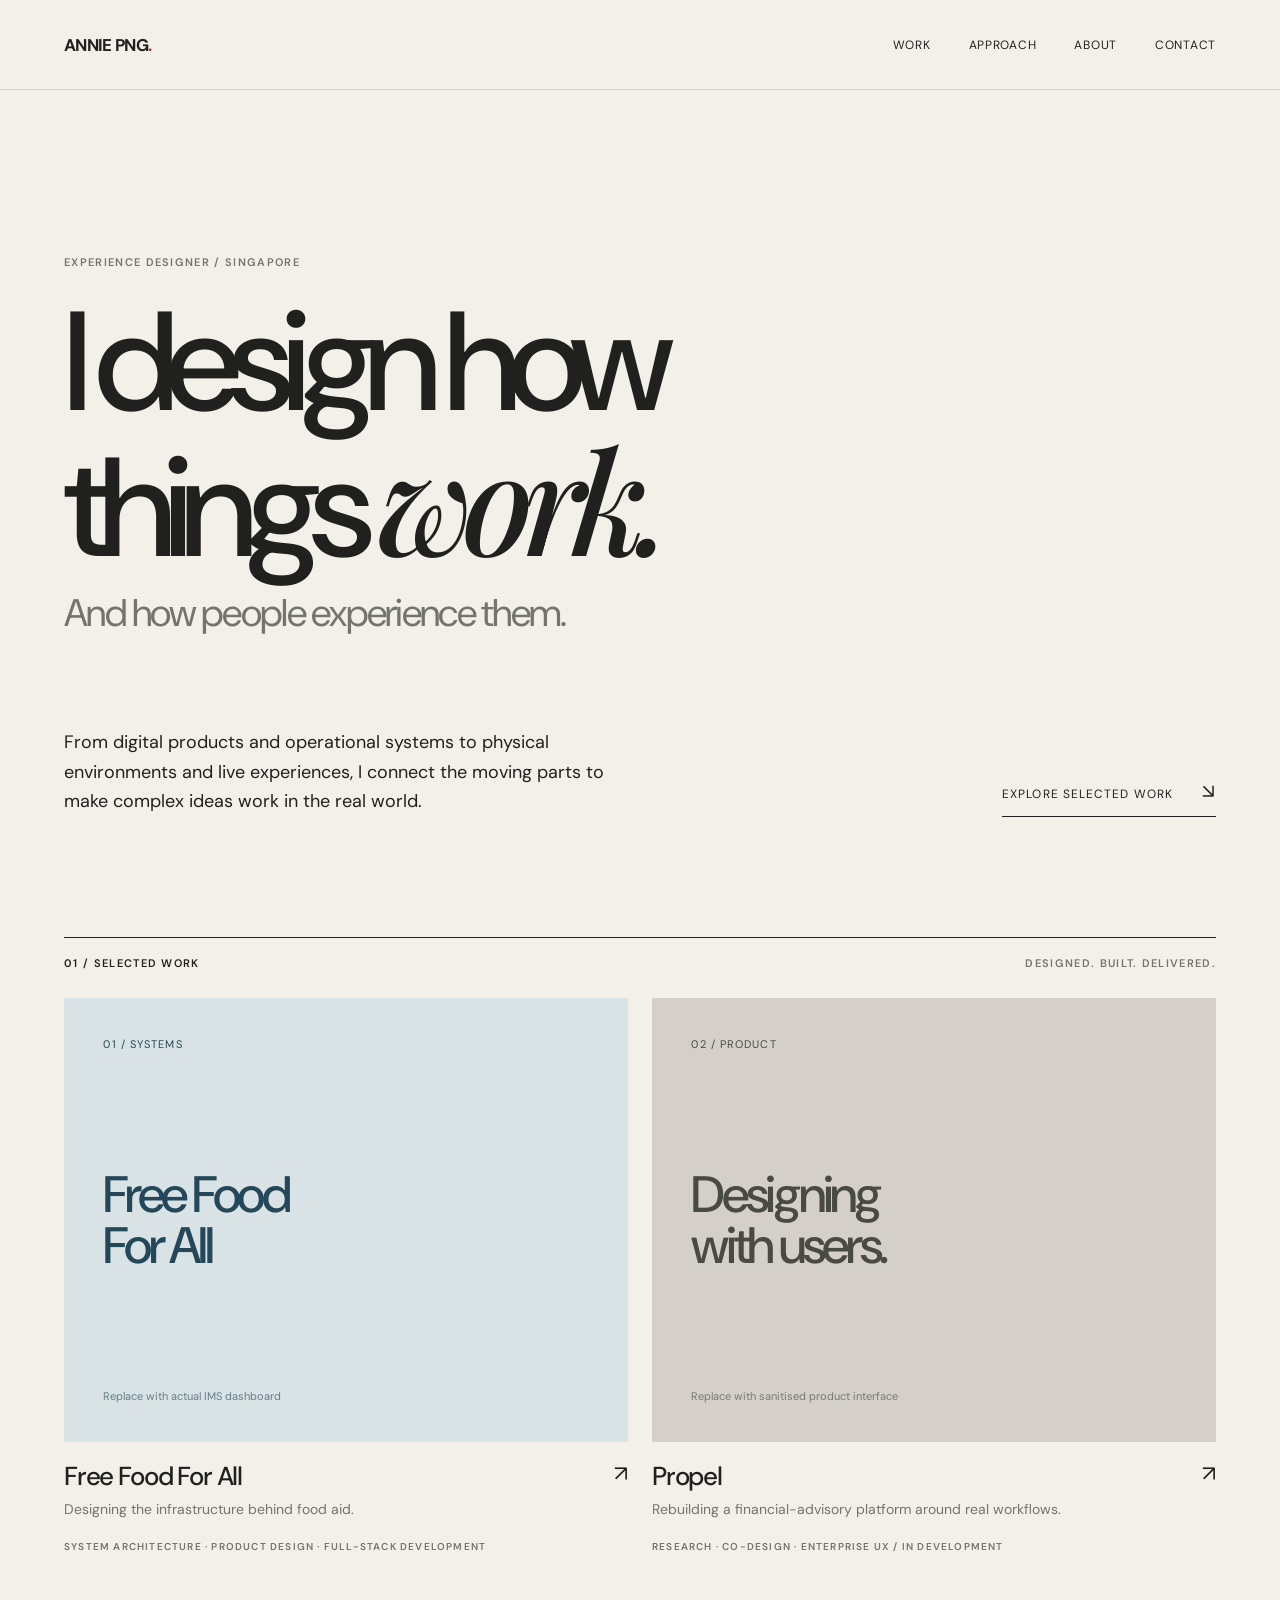
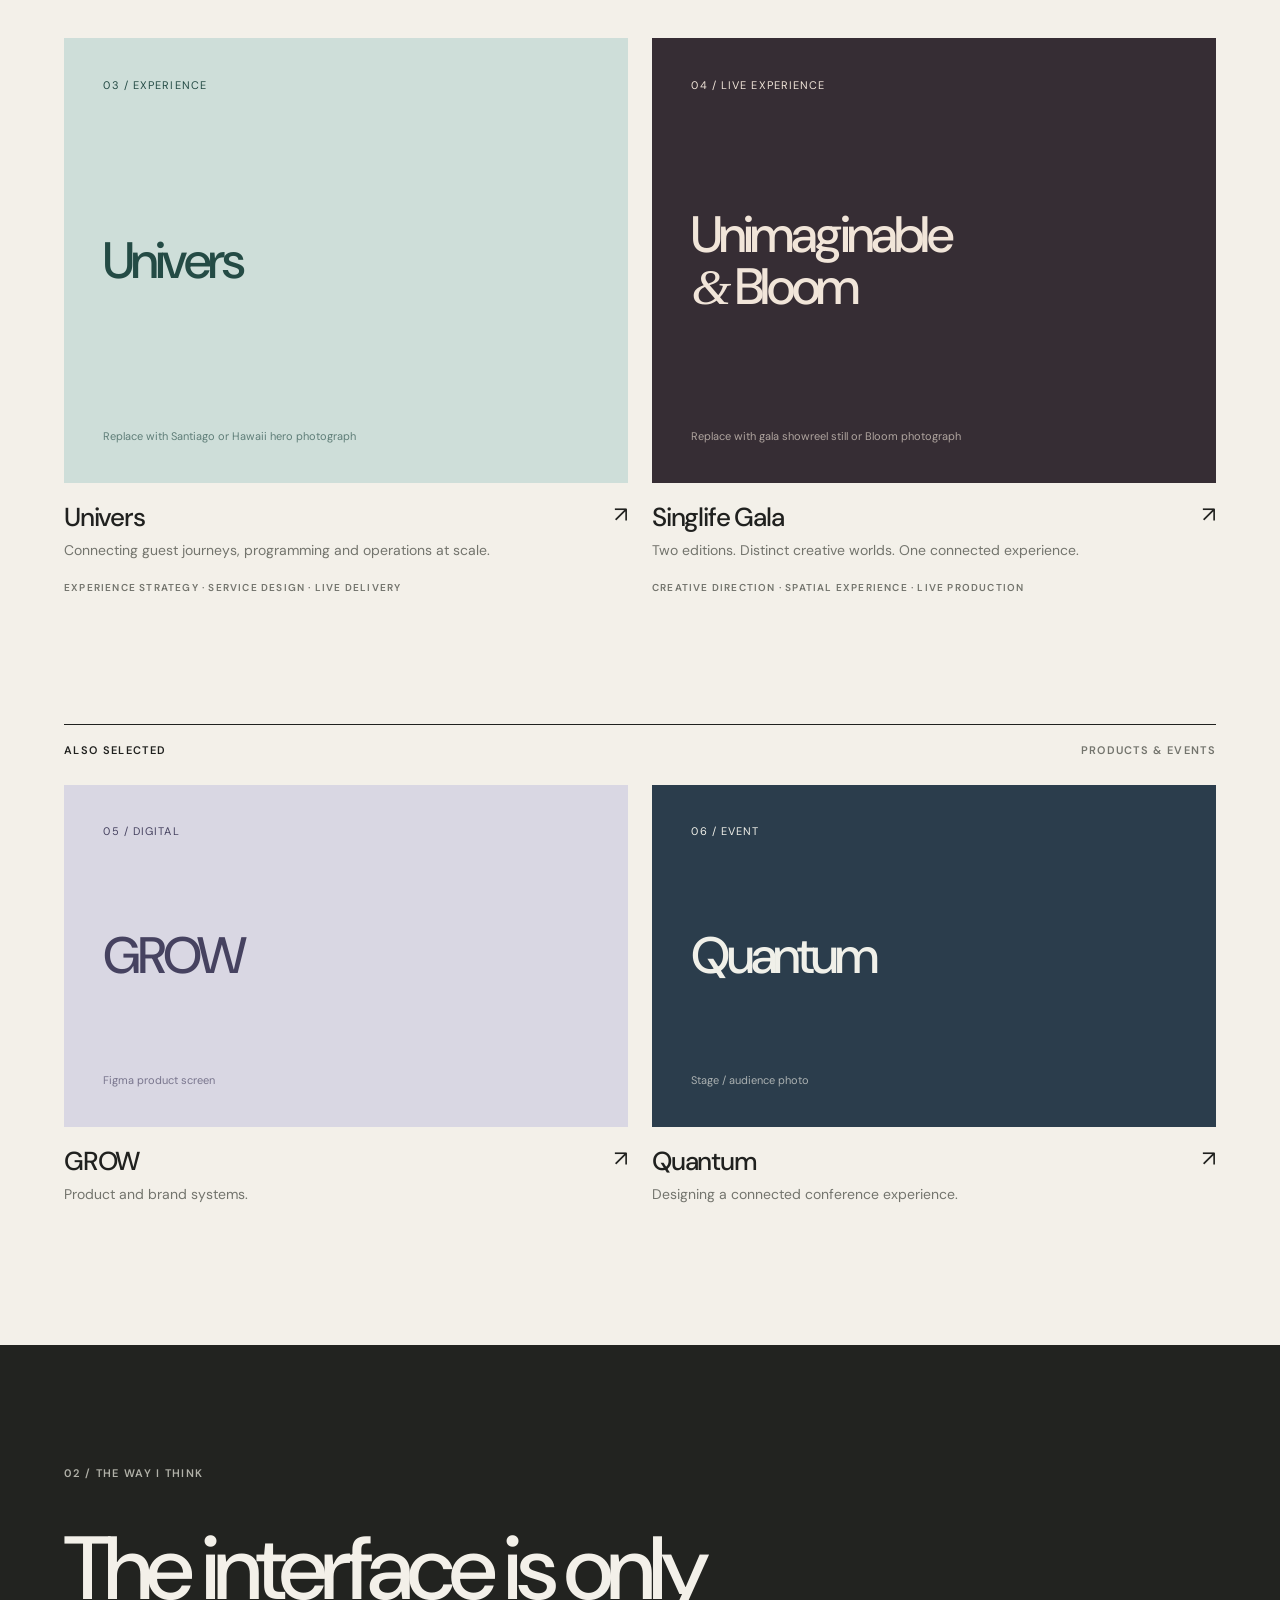
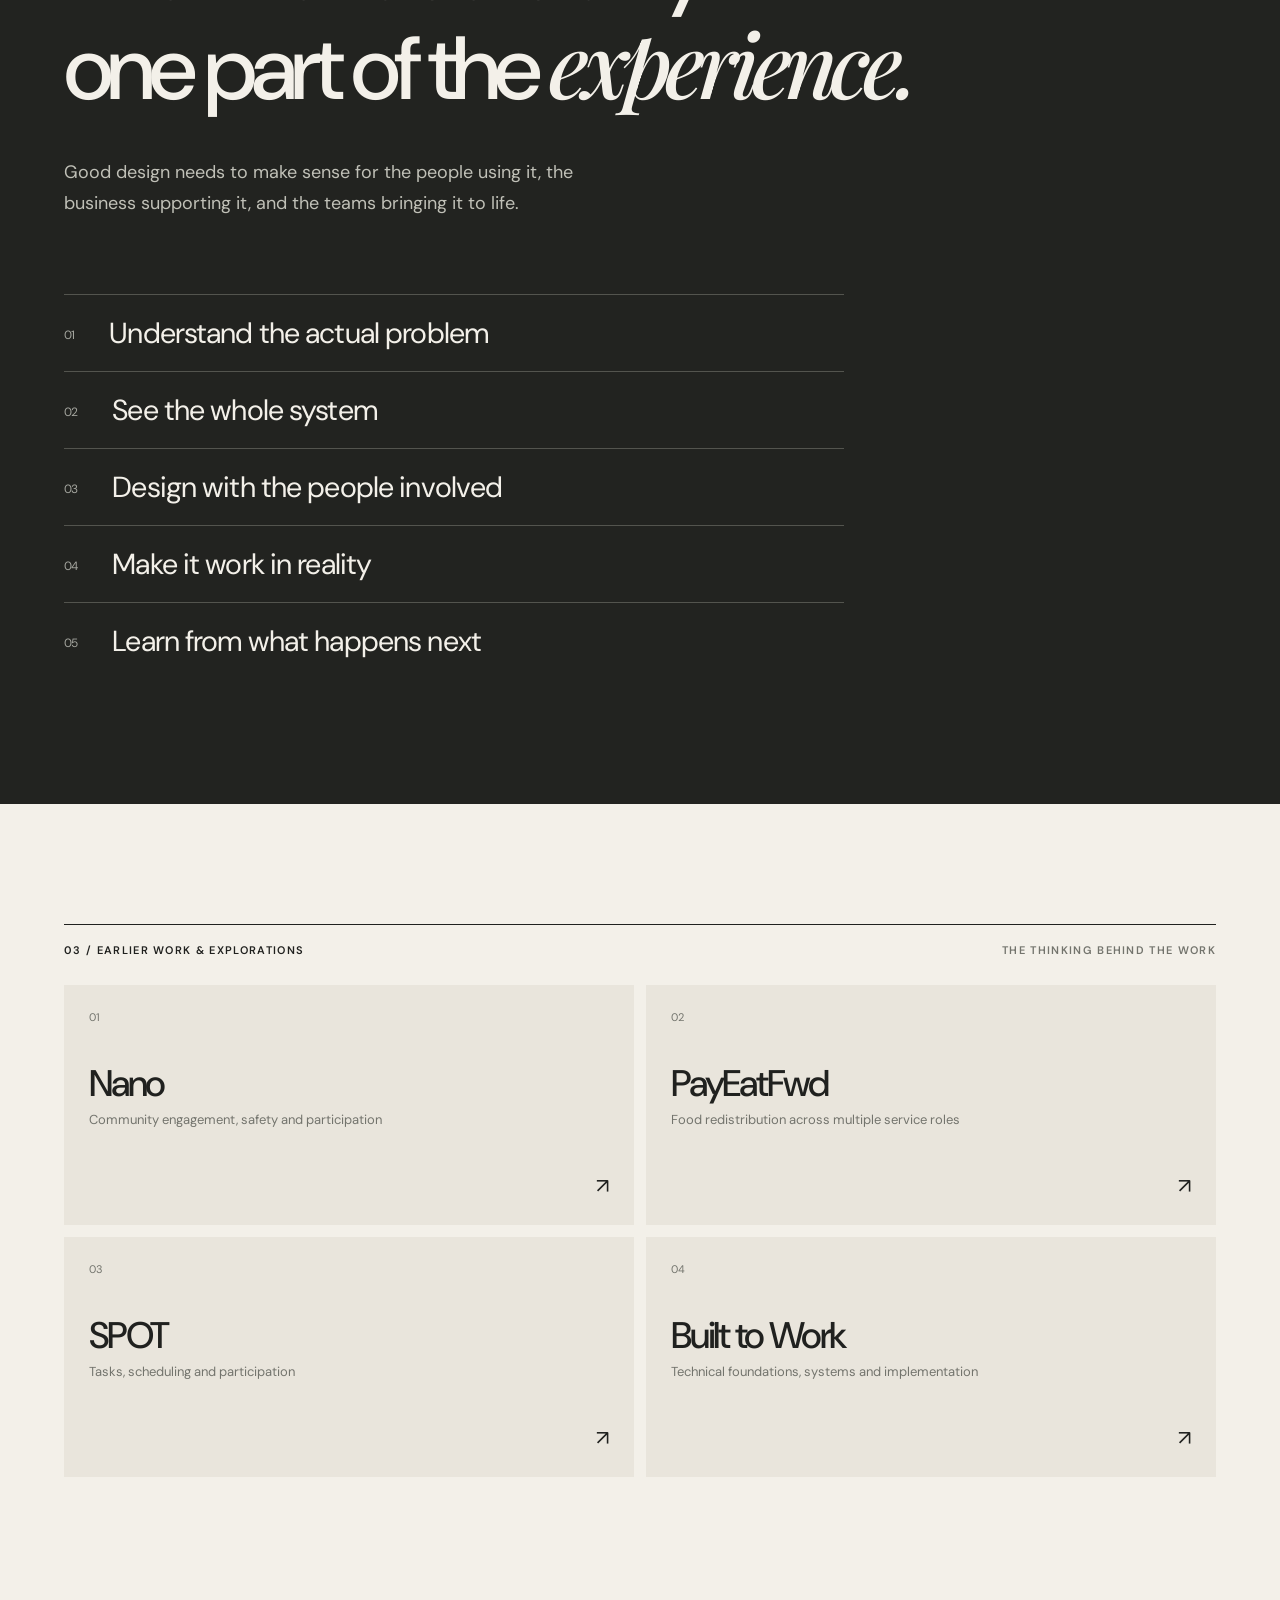
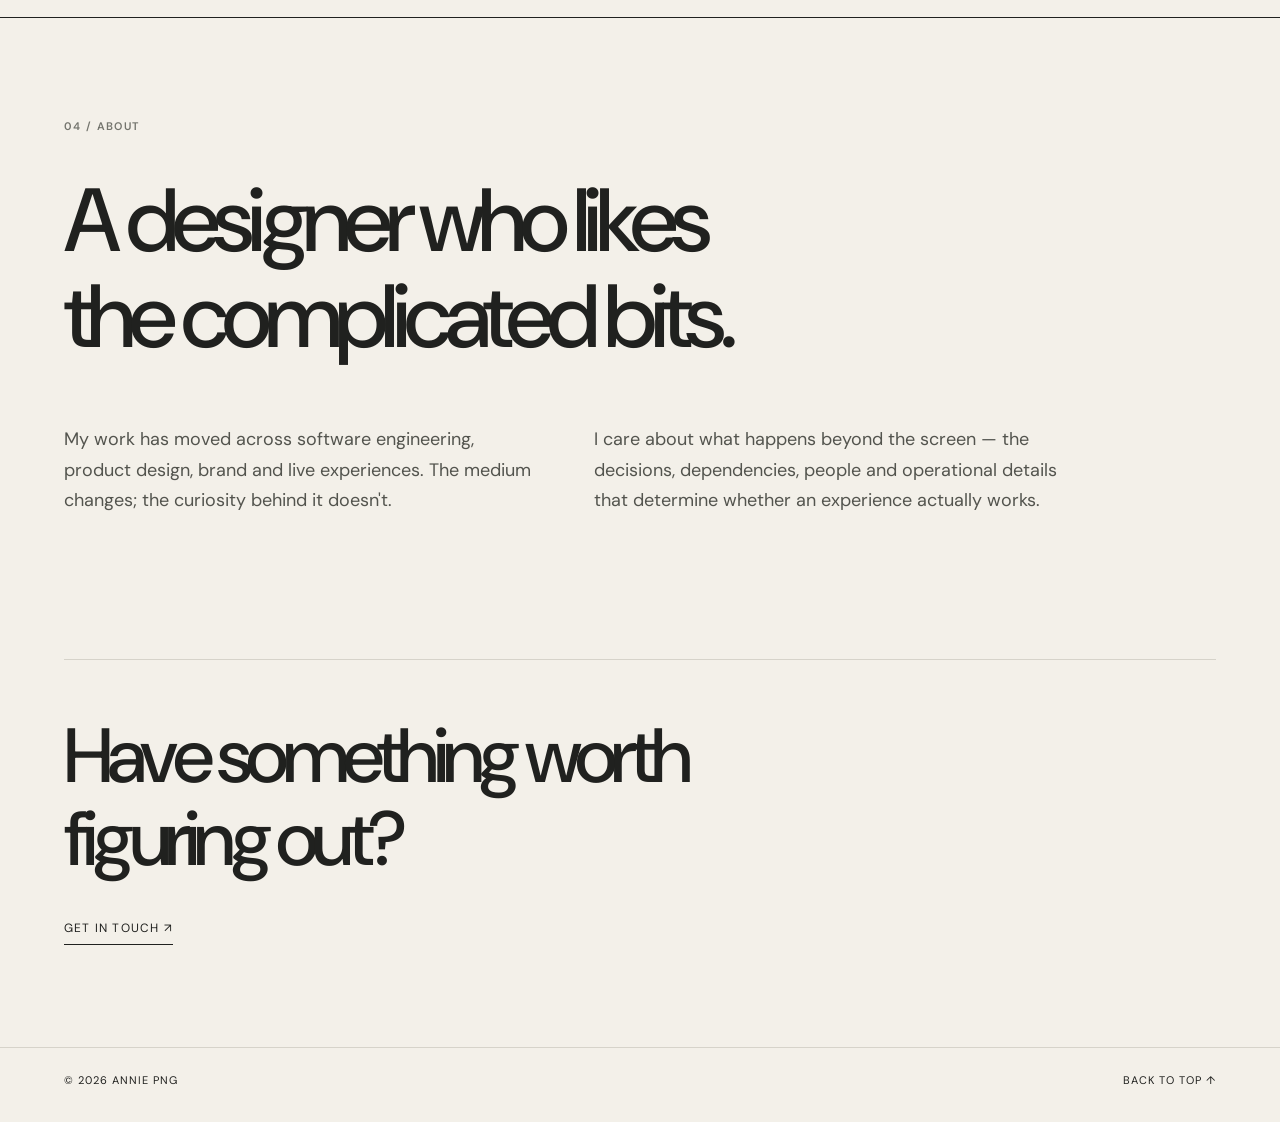
==== commit 7e644e80: "Add files via upload" ====
--- a/index.html
+++ b/index.html
@@ -1,1678 +1,16 @@
-<!DOCTYPE html>
-<html lang="en">
-<head>
-<meta charset="UTF-8">
-<meta name="viewport" content="width=device-width, initial-scale=1.0">
-
-<title>Annie Png — Lead Product Designer</title>
-
-<meta
-  name="description"
-  content="Lead Product Designer designing products, systems and experiences through systems thinking."
->
-
-<style>
-
-:root {
-  --paper: #f2efe8;
-  --ink: #111;
-  --grey: #77736c;
-  --line: rgba(17,17,17,.16);
-  --dark: #161616;
-  --red: #e62429;
-  --max: 1500px;
-}
-
-* {
-  box-sizing: border-box;
-}
-
-html {
-  scroll-behavior: smooth;
-}
-
-body {
-  margin: 0;
-  background: var(--paper);
-  color: var(--ink);
-  font-family: Arial, Helvetica, sans-serif;
-  -webkit-font-smoothing: antialiased;
-}
-
-img {
-  display: block;
-  width: 100%;
-}
-
-a {
-  color: inherit;
-  text-decoration: none;
-}
-
-.page {
-  width: min(calc(100% - 64px), var(--max));
-  margin: auto;
-}
-
-.label {
-  font-size: 11px;
-  text-transform: uppercase;
-  letter-spacing: .1em;
-  color: var(--grey);
-}
-
-.rule {
-  border-top: 1px solid var(--line);
-}
-
-section {
-  padding: 120px 0;
-}
-
-
-/* =========================================
-   NAV
-========================================= */
-
-header {
-  width: min(calc(100% - 64px), var(--max));
-  height: 80px;
-  margin: auto;
-
-  display: flex;
-  align-items: center;
-  justify-content: space-between;
-
-  border-bottom: 1px solid var(--line);
-
-  position: relative;
-  z-index: 50;
-}
-
-.brand {
-  font-size: 12px;
-  font-weight: bold;
-  letter-spacing: .08em;
-}
-
-nav {
-  display: flex;
-  gap: 28px;
-}
-
-nav a {
-  font-size: 11px;
-  letter-spacing: .08em;
-  text-transform: uppercase;
-}
-
-nav a:hover {
-  opacity: .45;
-}
-
-
-/* =========================================
-   HERO
-========================================= */
-
-.hero {
-  min-height: calc(100vh - 80px);
-  padding: 42px 0 48px;
-
-  display: flex;
-  flex-direction: column;
-  justify-content: space-between;
-}
-
-.hero-meta {
-  display: flex;
-  justify-content: space-between;
-}
-
-.hero h1 {
-  max-width: 1300px;
-
-  margin: 80px 0;
-
-  font-size: clamp(62px, 8.5vw, 142px);
-  line-height: .9;
-  font-weight: 400;
-  letter-spacing: -.065em;
-}
-
-.hero-bottom {
-  display: grid;
-  grid-template-columns: 1.3fr .7fr;
-  gap: 80px;
-  align-items: end;
-}
-
-.hero-copy {
-  max-width: 750px;
-  margin: 0;
-
-  font-size: clamp(18px, 1.7vw, 25px);
-  line-height: 1.55;
-  letter-spacing: -.02em;
-}
-
-.hero-next {
-  justify-self: end;
-}
-
-
-/* =========================================
-   EVOLUTION
-========================================= */
-
-.section-head {
-  display: grid;
-  grid-template-columns: 80px 1fr;
-  margin-bottom: 80px;
-}
-
-.evolution-title {
-  max-width: 1200px;
-  margin: 0 0 100px;
-
-  font-size: clamp(48px, 6vw, 95px);
-  font-weight: 400;
-  line-height: .98;
-  letter-spacing: -.055em;
-}
-
-.evolution-title span {
-  color: var(--grey);
-}
-
-.evolution-grid {
-  display: grid;
-  grid-template-columns: repeat(3,1fr);
-  gap: 25px;
-}
-
-.evolution-card {
-  min-height: 460px;
-  padding: 22px 0 0;
-
-  border-top: 1px solid var(--ink);
-
-  display: flex;
-  flex-direction: column;
-  justify-content: space-between;
-}
-
-.evolution-card .phase {
-  color: var(--grey);
-  font-size: 11px;
-}
-
-.evolution-card h3 {
-  margin: 0;
-
-  font-size: clamp(30px,3vw,48px);
-  font-weight: 400;
-  line-height: 1;
-  letter-spacing: -.04em;
-}
-
-.evolution-card h3 span {
-  color: var(--grey);
-}
-
-.evolution-card p {
-  max-width: 370px;
-
-  color: var(--grey);
-  font-size: 15px;
-  line-height: 1.6;
-}
-
-
-/* =========================================
-   PROJECTS
-========================================= */
-
-.project {
-  border-top: 1px solid var(--line);
-  padding: 110px 0;
-}
-
-.project-top {
-  display: grid;
-  grid-template-columns: 80px 1.25fr .75fr;
-  gap: 40px;
-
-  margin-bottom: 75px;
-}
-
-.project-number {
-  color: var(--grey);
-  font-size: 11px;
-}
-
-.project-kicker {
-  display: block;
-  margin-bottom: 20px;
-}
-
-.project h2 {
-  max-width: 900px;
-
-  margin: 0;
-
-  font-size: clamp(48px,6vw,94px);
-  line-height: .94;
-  font-weight: 400;
-  letter-spacing: -.06em;
-}
-
-.project-intro {
-  align-self: end;
-
-  max-width: 520px;
-  margin: 0;
-
-  color: #4d4943;
-  font-size: 17px;
-  line-height: 1.65;
-}
-
-
-/* =========================================
-   IMAGES
-========================================= */
-
-.visual {
-  position: relative;
-  overflow: hidden;
-
-  background: #d8d3ca;
-}
-
-.visual img {
-  width: 100%;
-  height: 100%;
-  object-fit: cover;
-}
-
-.visual-large {
-  height: min(70vw, 800px);
-}
-
-.visual-medium {
-  height: 560px;
-}
-
-.image-fallback {
-  position: absolute;
-  inset: 0;
-
-  display: flex;
-  align-items: center;
-  justify-content: center;
-
-  font-size: clamp(32px,5vw,75px);
-  letter-spacing: -.05em;
-
-  z-index: 0;
-}
-
-.visual img {
-  position: relative;
-  z-index: 1;
-}
-
-
-/* =========================================
-   METRICS
-========================================= */
-
-.metrics {
-  margin-top: 45px;
-
-  display: grid;
-  grid-template-columns: repeat(4,1fr);
-
-  border-top: 1px solid var(--line);
-  border-bottom: 1px solid var(--line);
-}
-
-.metric {
-  padding: 30px 24px;
-
-  border-right: 1px solid var(--line);
-}
-
-.metric:first-child {
-  padding-left: 0;
-}
-
-.metric:last-child {
-  border-right: 0;
-}
-
-.metric strong {
-  display: block;
-
-  font-size: clamp(30px,3.5vw,53px);
-  font-weight: 400;
-  letter-spacing: -.05em;
-}
-
-.metric span {
-  display: block;
-  margin-top: 8px;
-
-  color: var(--grey);
-  font-size: 12px;
-  line-height: 1.4;
-}
-
-
-/* =========================================
-   PROPEL PROCESS
-========================================= */
-
-.process {
-  margin-top: 80px;
-}
-
-.process-title {
-  margin-bottom: 40px;
-}
-
-.process-row {
-  display: grid;
-  grid-template-columns: 60px 1fr 1.2fr;
-  gap: 30px;
-
-  padding: 25px 0;
-
-  border-top: 1px solid var(--line);
-}
-
-.process-row:last-child {
-  border-bottom: 1px solid var(--line);
-}
-
-.process-row .num {
-  color: var(--grey);
-  font-size: 11px;
-}
-
-.process-row h4 {
-  margin: 0;
-
-  font-size: 22px;
-  font-weight: 400;
-}
-
-.process-row p {
-  max-width: 650px;
-  margin: 0;
-
-  color: var(--grey);
-  font-size: 15px;
-  line-height: 1.6;
-}
-
-
-/* =========================================
-   EXPERIENCE SYSTEM
-========================================= */
-
-.system {
-  margin: 80px 0;
-
-  display: grid;
-  grid-template-columns: repeat(4,1fr);
-
-  border-top: 1px solid var(--line);
-  border-left: 1px solid var(--line);
-}
-
-.system div {
-  min-height: 170px;
-  padding: 20px;
-
-  border-right: 1px solid var(--line);
-  border-bottom: 1px solid var(--line);
-
-  display: flex;
-  align-items: flex-end;
-
-  font-size: 18px;
-}
-
-
-/* =========================================
-   EXPERIENCE PROJECTS
-========================================= */
-
-.subproject {
-  padding: 95px 0;
-  border-top: 1px solid var(--line);
-}
-
-.subproject-head {
-  display: grid;
-  grid-template-columns: 1.25fr .75fr;
-  gap: 80px;
-
-  margin-bottom: 55px;
-}
-
-.subproject h3 {
-  max-width: 850px;
-
-  margin: 15px 0 0;
-
-  font-size: clamp(42px,5vw,78px);
-  line-height: .96;
-  font-weight: 400;
-  letter-spacing: -.055em;
-}
-
-.subproject-copy {
-  align-self: end;
-
-  color: var(--grey);
-  font-size: 16px;
-  line-height: 1.65;
-}
-
-
-/* =========================================
-   TECHNICAL CHAPTER
-========================================= */
-
-.dark-section {
-  background: var(--dark);
-  color: #f0ede6;
-
-  padding: 140px 0;
-}
-
-.dark-inner {
-  width: min(calc(100% - 64px), var(--max));
-  margin: auto;
-}
-
-.dark-section .label {
-  color: #928e87;
-}
-
-.dark-section h2 {
-  max-width: 1100px;
-
-  margin: 70px 0;
-
-  font-size: clamp(54px,7vw,110px);
-  line-height: .92;
-  font-weight: 400;
-  letter-spacing: -.06em;
-}
-
-.dark-grid {
-  display: grid;
-  grid-template-columns: 1fr 1fr;
-  gap: 120px;
-}
-
-.dark-grid p {
-  max-width: 620px;
-
-  color: #bcb8b1;
-  font-size: 18px;
-  line-height: 1.65;
-}
-
-.tech-list {
-  display: flex;
-  flex-wrap: wrap;
-  gap: 8px;
-
-  margin-top: 40px;
-}
-
-.tech-list span {
-  padding: 8px 12px;
-
-  border: 1px solid rgba(255,255,255,.2);
-  border-radius: 100px;
-
-  color: #ccc8c0;
-
-  font-size: 11px;
-}
-
-
-/* =========================================
-   ABOUT
-========================================= */
-
-.about-grid {
-  display: grid;
-  grid-template-columns: 1.2fr .8fr;
-  gap: 120px;
-}
-
-.about h2 {
-  max-width: 900px;
-
-  margin: 0;
-
-  font-size: clamp(48px,6vw,90px);
-  line-height: .96;
-  font-weight: 400;
-  letter-spacing: -.055em;
-}
-
-.about-copy {
-  align-self: end;
-}
-
-.about-copy p {
-  color: #4c4943;
-  font-size: 18px;
-  line-height: 1.65;
-}
-
-
-/* =========================================
-   TIMELINE
-========================================= */
-
-.timeline-row {
-  display: grid;
-  grid-template-columns: 150px .7fr 1.3fr;
-  gap: 40px;
-
-  padding: 30px 0;
-
-  border-top: 1px solid var(--line);
-}
-
-.timeline-row:last-child {
-  border-bottom: 1px solid var(--line);
-}
-
-.timeline-date {
-  color: var(--grey);
-  font-size: 11px;
-}
-
-.timeline-row h3 {
-  margin: 0;
-
-  font-size: 22px;
-  font-weight: 400;
-}
-
-.timeline-row p {
-  margin: 0;
-
-  color: var(--grey);
-  font-size: 14px;
-  line-height: 1.6;
-}
-
-
-/* =========================================
-   CONTACT
-========================================= */
-
-.contact {
-  padding: 150px 0 100px;
-}
-
-.contact h2 {
-  max-width: 1200px;
-
-  margin: 45px 0 70px;
-
-  font-size: clamp(65px,8vw,130px);
-  line-height: .9;
-  font-weight: 400;
-  letter-spacing: -.065em;
-}
-
-.contact-links {
-  display: flex;
-  gap: 30px;
-}
-
-.contact-links a {
-  border-bottom: 1px solid var(--ink);
-  padding-bottom: 5px;
-
-  font-size: 12px;
-  text-transform: uppercase;
-  letter-spacing: .08em;
-}
-
-
-/* =========================================
-   FOOTER
-========================================= */
-
-footer {
-  width: min(calc(100% - 64px),var(--max));
-  margin: auto;
-
-  padding: 30px 0 40px;
-
-  border-top: 1px solid var(--line);
-
-  display: flex;
-  justify-content: space-between;
-
-  color: var(--grey);
-
-  font-size: 10px;
-  letter-spacing: .08em;
-  text-transform: uppercase;
-}
-
-
-/* =========================================
-   MOBILE
-========================================= */
-
-@media (max-width:900px) {
-
-  .page,
-  header,
-  footer,
-  .dark-inner {
-    width: calc(100% - 32px);
-  }
-
-  section {
-    padding: 85px 0;
-  }
-
-  nav {
-    gap: 14px;
-  }
-
-  nav a:nth-child(2),
-  nav a:nth-child(3) {
-    display: none;
-  }
-
-  .hero {
-    min-height: 88vh;
-  }
-
-  .hero h1 {
-    font-size: 14vw;
-  }
-
-  .hero-bottom,
-  .about-grid,
-  .dark-grid,
-  .subproject-head {
-    grid-template-columns: 1fr;
-    gap: 45px;
-  }
-
-  .hero-next {
-    justify-self: start;
-  }
-
-  .evolution-grid {
-    grid-template-columns: 1fr;
-  }
-
-  .evolution-card {
-    min-height: 330px;
-  }
-
-  .project-top {
-    grid-template-columns: 35px 1fr;
-  }
-
-  .project-intro {
-    grid-column: 2;
-  }
-
-  .metrics {
-    grid-template-columns: 1fr 1fr;
-  }
-
-  .metric:nth-child(2) {
-    border-right: none;
-  }
-
-  .system {
-    grid-template-columns: 1fr 1fr;
-  }
-
-  .process-row {
-    grid-template-columns: 35px 1fr;
-  }
-
-  .process-row p {
-    grid-column: 2;
-  }
-
-  .timeline-row {
-    grid-template-columns: 1fr;
-    gap: 12px;
-  }
-
-  .visual-medium {
-    height: 420px;
-  }
-
-}
-
-@media (max-width:550px) {
-
-  .metrics {
-    grid-template-columns: 1fr;
-  }
-
-  .metric {
-    border-right: none;
-    border-bottom: 1px solid var(--line);
-    padding-left: 20px !important;
-  }
-
-  .metric:last-child {
-    border-bottom: none;
-  }
-
-  .system {
-    grid-template-columns: 1fr;
-  }
-
-}
-
-</style>
-</head>
-
-
-<body>
-
-<header>
-  <a class="brand" href="#top">ANNIE PNG</a>
-
-  <nav>
-    <a href="#work">Work</a>
-    <a href="#about">About</a>
-    <a href="#experience">Experience</a>
-    <a href="#contact">Contact</a>
-  </nav>
-</header>
-
-
-<main id="top">
-
-
-<!-- =====================================================
-     HERO
-===================================================== -->
-
-<section class="hero page">
-
-  <div class="hero-meta label">
-    <span>Lead Product Designer</span>
-    <span>Singapore</span>
-  </div>
-
-  <h1>
-    Designing products,
-    systems and experiences
-    through systems thinking.
-  </h1>
-
-  <div class="hero-bottom">
-
-    <p class="hero-copy">
-      I work across product, technology, brand and physical experience
-      to turn complicated, interconnected problems into coherent systems
-      that work for people — and can actually be delivered.
-    </p>
-
-    <a class="hero-next label" href="#work">
-      Selected work ↓
-    </a>
-
-  </div>
-
-</section>
-
-
-
-<!-- =====================================================
-     EVOLUTION
-===================================================== -->
-
-<section class="page rule" id="work">
-
-  <div class="section-head label">
-    <span>01</span>
-    <span>How my practice evolved</span>
-  </div>
-
-  <h2 class="evolution-title">
-    The medium changed.
-    <span>The way I think kept evolving.</span>
-  </h2>
-
-
-  <div class="evolution-grid">
-
-    <div class="evolution-card">
-
-      <div class="phase">
-        GROW · 2022—2024
-      </div>
-
-      <h3>
-        Designing<br>
-        <span>for users.</span>
-      </h3>
-
-      <p>
-        Product UX across a B2B2C wealth platform,
-        web and mobile experiences, onboarding,
-        design systems and brand.
-      </p>
-
-    </div>
-
-
-    <div class="evolution-card">
-
-      <div class="phase">
-        PROPEL · CURRENT
-      </div>
-
-      <h3>
-        Designing<br>
-        <span>with users.</span>
-      </h3>
-
-      <p>
-        Bringing advisers and managers into the process
-        through scenario-based co-creation, discovery,
-        prototyping and usability testing.
-      </p>
-
-    </div>
-
-
-    <div class="evolution-card">
-
-      <div class="phase">
-        SINGLIFE DISTRIBUTION · 2024—
-      </div>
-
-      <h3>
-        Designing the<br>
-        <span>whole experience.</span>
-      </h3>
-
-      <p>
-        Applying product thinking across digital,
-        physical, brand, programming, hospitality,
-        operations and measurement.
-      </p>
-
-    </div>
-
-  </div>
-
-</section>
-
-
-
-<!-- =====================================================
-     01 GROW
-===================================================== -->
-
-<section class="project page">
-
-  <div class="project-top">
-
-    <div class="project-number">
-      01
-    </div>
-
-    <div>
-
-      <span class="project-kicker label">
-        Navigator Investment Services / GROW with Singlife
-      </span>
-
-      <h2>
-        Designing
-        for users
-        at scale.
-      </h2>
-
-    </div>
-
-    <p class="project-intro">
-      I led end-to-end UX for a B2B2C wealth-management
-      platform across web and mobile, while extending the
-      design system into GROW's corporate site and wider
-      brand ecosystem.
-    </p>
-
-  </div>
-
-
-  <div class="visual visual-large">
-
-    <div class="image-fallback">
-      GROW
-    </div>
-
-    <img
-      src="assets/grow-hero.jpg"
-      alt="GROW digital product and website work"
-      onerror="this.style.display='none'"
-    >
-
-  </div>
-
-
-  <div class="metrics">
-
-    <div class="metric">
-      <strong>20%</strong>
-      <span>Improvement in onboarding completion</span>
-    </div>
-
-    <div class="metric">
-      <strong>Web + Mobile</strong>
-      <span>B2B2C wealth platform</span>
-    </div>
-
-    <div class="metric">
-      <strong>Product + Brand</strong>
-      <span>Design expanded beyond the interface</span>
-    </div>
-
-    <div class="metric">
-      <strong>System</strong>
-      <span>Reusable design foundations</span>
-    </div>
-
-  </div>
-
-</section>
-
-
-
-<!-- =====================================================
-     02 PROPEL
-===================================================== -->
-
-<section class="project page">
-
-  <div class="project-top">
-
-    <div class="project-number">
-      02
-    </div>
-
-    <div>
-
-      <span class="project-kicker label">
-        Singlife · Propel
-      </span>
-
-      <h2>
-        Designing products
-        with users,
-        not for users.
-      </h2>
-
-    </div>
-
-    <p class="project-intro">
-      As the sole product designer on the rebuild of a
-      legacy financial-advisory platform, I moved the
-      process away from designing screens around
-      requirements and toward understanding how advisers
-      actually work.
-    </p>
-
-  </div>
-
-
-  <div class="visual visual-large">
-
-    <div class="image-fallback">
-      PROPEL
-    </div>
-
-    <img
-      src="assets/propel-hero.jpg"
-      alt="Propel adviser product"
-      onerror="this.style.display='none'"
-    >
-
-  </div>
-
-
-  <div class="process">
-
-    <div class="process-title label">
-      How the process changed
-    </div>
-
-
-    <div class="process-row">
-
-      <span class="num">01</span>
-
-      <h4>Real scenarios first</h4>
-
-      <p>
-        Start with actual adviser situations rather than
-        showing screens and asking users what they think.
-      </p>
-
-    </div>
-
-
-    <div class="process-row">
-
-      <span class="num">02</span>
-
-      <h4>Co-create before designing</h4>
-
-      <p>
-        Use advisers and managers to surface behaviours,
-        workarounds, constraints and unmet needs before
-        committing to a solution.
-      </p>
-
-    </div>
-
-
-    <div class="process-row">
-
-      <span class="num">03</span>
-
-      <h4>Translate behaviour into systems</h4>
-
-      <p>
-        Turn discovery into journey maps, information
-        architecture, interaction models and product concepts.
-      </p>
-
-    </div>
-
-
-    <div class="process-row">
-
-      <span class="num">04</span>
-
-      <h4>Prototype and test</h4>
-
-      <p>
-        Rapidly test assumptions and observe how advisers
-        interpret modules, terminology, actions and information.
-      </p>
-
-    </div>
-
-
-    <div class="process-row">
-
-      <span class="num">05</span>
-
-      <h4>Build reusable foundations</h4>
-
-      <p>
-        Establish the product's design language and reusable
-        system while continuously challenging feature requests
-        against the underlying problem.
-      </p>
-
-    </div>
-
-  </div>
-
-</section>
-
-
-
-<!-- =====================================================
-     03 EXPERIENCE
-===================================================== -->
-
-<section class="project page">
-
-  <div class="project-top">
-
-    <div class="project-number">
-      03
-    </div>
-
-    <div>
-
-      <span class="project-kicker label">
-        Singlife Distribution
-      </span>
-
-      <h2>
-        Designing beyond
-        the interface.
-      </h2>
-
-    </div>
-
-    <p class="project-intro">
-      My practice expanded from individual product and
-      communication touchpoints into designing the
-      entire adviser experience around them.
-    </p>
-
-  </div>
-
-
-  <div class="system">
-
-    <div>Digital</div>
-    <div>Physical</div>
-    <div>Brand</div>
-    <div>Programming</div>
-
-    <div>Communication</div>
-    <div>Hospitality</div>
-    <div>Operations</div>
-    <div>Measurement</div>
-
-  </div>
-
-
-
-  <!-- UNIVERS CHILE -->
-
-  <article class="subproject">
-
-    <div class="subproject-head">
-
-      <div>
-
-        <span class="label">
-          Univers · Santiago · 2025
-        </span>
-
-        <h3>
-          Designing a
-          completely transformed
-          experience.
-        </h3>
-
-      </div>
-
-      <p class="subproject-copy">
-        Feedback from the previous convention became the
-        design input: slower pacing, smaller groups,
-        elevated dining and experiences that moved beyond
-        sightseeing into participation.
-      </p>
-
-    </div>
-
-
-    <div class="visual visual-large">
-
-      <div class="image-fallback">
-        UNIVERS
-      </div>
-
-      <img
-        src="assets/univers-chile.jpg"
-        alt="Univers Santiago 2025 experience design"
-        onerror="this.style.display='none'"
-      >
-
-    </div>
-
-
-    <div class="metrics">
-
-      <div class="metric">
-        <strong>4.2 / 5</strong>
-        <span>Overall rating, up from 3 / 5</span>
-      </div>
-
-      <div class="metric">
-        <strong>4.5 / 5</strong>
-        <span>Selected activity ratings</span>
-      </div>
-
-      <div class="metric">
-        <strong>87.6%</strong>
-        <span>Would participate in a similar trip again</span>
-      </div>
-
-      <div class="metric">
-        <strong>~500</strong>
-        <span>Attendees</span>
-      </div>
-
-    </div>
-
-  </article>
-
-
-
-  <!-- QUANTUM -->
-
-  <article class="subproject">
-
-    <div class="subproject-head">
-
-      <div>
-
-        <span class="label">
-          Quantum · 2026
-        </span>
-
-        <h3>
-          Designing the conference
-          as one connected journey.
-        </h3>
-
-      </div>
-
-      <p class="subproject-copy">
-        Programming, speaker sequencing, communication,
-        stage experience, content, hospitality and operations
-        were treated as connected parts of the same experience
-        rather than separate event workstreams.
-      </p>
-
-    </div>
-
-
-    <div class="visual visual-medium">
-
-      <div class="image-fallback">
-        QUANTUM
-      </div>
-
-      <img
-        src="assets/quantum.jpg"
-        alt="Singlife Quantum"
-        onerror="this.style.display='none'"
-      >
-
-    </div>
-
-
-    <div class="metrics">
-
-      <div class="metric">
-        <strong>91%</strong>
-        <span>Overall satisfaction</span>
-      </div>
-
-      <div class="metric">
-        <strong>92%</strong>
-        <span>Met or exceeded expectations</span>
-      </div>
-
-      <div class="metric">
-        <strong>93%</strong>
-        <span>Intent to attend again</span>
-      </div>
-
-      <div class="metric">
-        <strong>1,000</strong>
-        <span>Audience scale</span>
-      </div>
-
-    </div>
-
-  </article>
-
-
-
-  <!-- HAWAII -->
-
-  <article class="subproject">
-
-    <div class="subproject-head">
-
-      <div>
-
-        <span class="label">
-          Univers · Hawaii · 2026
-        </span>
-
-        <h3>
-          Designing an experience
-          that also has to work
-          operationally.
-        </h3>
-
-      </div>
-
-      <p class="subproject-copy">
-        An approximately 800-person, two-wave convention
-        spanning campaign storytelling, arrivals, activity
-        tracks, dining, evening experiences, hospitality,
-        guest communication, staffing, safety and contingency
-        planning.
-      </p>
-
-    </div>
-
-
-    <div class="visual visual-large">
-
-      <div class="image-fallback">
-        HAWAII
-      </div>
-
-      <img
-        src="assets/univers-hawaii.jpg"
-        alt="Univers Hawaii 2026"
-        onerror="this.style.display='none'"
-      >
-
-    </div>
-
-  </article>
-
-</section>
-
-
-
-<!-- =====================================================
-     TECH BACKGROUND
-===================================================== -->
-
-<section class="dark-section">
-
-  <div class="dark-inner">
-
-    <span class="label">
-      Earlier practice
-    </span>
-
-    <h2>
-      I used to build
-      the things
-      I designed.
-    </h2>
-
-
-    <div class="dark-grid">
-
-      <div>
-
-        <p>
-          Before focusing fully on product design, I worked
-          across product definition, UX/UI, solution
-          architecture, databases, APIs, development,
-          deployment and UAT.
-        </p>
-
-        <p>
-          That background means feasibility, architecture and
-          implementation are part of my design thinking rather
-          than something I discover at handoff.
-        </p>
-
-      </div>
-
-
-      <div>
-
-        <p>
-          Work included the Bukit Canberra Hawker Centre
-          ordering and operations ecosystem, PayEatFwd and
-          the early foundation of OpenAPIPASS.
-        </p>
-
-        <div class="tech-list">
-          <span>Laravel</span>
-          <span>React</span>
-          <span>Node.js</span>
-          <span>Flutter</span>
-          <span>SQL</span>
-          <span>APIs</span>
-          <span>Azure</span>
-          <span>Docker</span>
-          <span>Authentication</span>
-        </div>
-
-      </div>
-
-    </div>
-
-  </div>
-
-</section>
-
-
-
-<!-- =====================================================
-     ABOUT
-===================================================== -->
-
-<section class="about page rule" id="about">
-
-  <div class="section-head label">
-    <span>04</span>
-    <span>About</span>
-  </div>
-
-
-  <div class="about-grid">
-
-    <h2>
-      I’m interested in
-      what happens when
-      design moves beyond
-      the interface.
-    </h2>
-
-
-    <div class="about-copy">
-
-      <p>
-        I’m a Lead Product Designer with 8+ years across
-        enterprise products, financial services, startup
-        platforms and large-scale experiences.
-      </p>
-
-      <p>
-        I work best in complex, ambiguous environments:
-        understanding what is actually happening, connecting
-        user and business needs, and turning that complexity
-        into systems that people can use and organisations
-        can deliver.
-      </p>
-
-      <p>
-        My work now sits across product, systems, strategy,
-        technology and experience — because the problems I’m
-        interested in rarely stop at the edge of a screen.
-      </p>
-
-    </div>
-
-  </div>
-
-</section>
-
-
-
-<!-- =====================================================
-     EXPERIENCE
-===================================================== -->
-
-<section class="page rule" id="experience">
-
-  <div class="section-head label">
-    <span>05</span>
-    <span>Experience</span>
-  </div>
-
-
-  <div class="timeline-row">
-
-    <div class="timeline-date">
-      2024—NOW
-    </div>
-
-    <h3>
-      Singlife
-    </h3>
-
-    <p>
-      Lead Product Designer — Propel<br>
-      Experiential Designer — Distribution
-    </p>
-
-  </div>
-
-
-  <div class="timeline-row">
-
-    <div class="timeline-date">
-      2022—2024
-    </div>
-
-    <h3>
-      Navigator Investment Services / GROW
-    </h3>
-
-    <p>
-      Senior UX / Product Designer
-    </p>
-
-  </div>
-
-
-  <div class="timeline-row">
-
-    <div class="timeline-date">
-      2019—2022
-    </div>
-
-    <h3>
-      BEVEAT
-    </h3>
-
-    <p>
-      Product Designer / Full-Stack Developer
-    </p>
-
-  </div>
-
-
-  <div class="timeline-row">
-
-    <div class="timeline-date">
-      EARLIER
-    </div>
-
-    <h3>
-      Standard Chartered Bank
-    </h3>
-
-    <p>
-      UX Designer
-    </p>
-
-  </div>
-
-
-  <div class="timeline-row">
-
-    <div class="timeline-date">
-      EARLY CAREER
-    </div>
-
-    <h3>
-      Optimum Solutions / Pactera
-    </h3>
-
-    <p>
-      Software Engineering / QA
-    </p>
-
-  </div>
-
-</section>
-
-
-
-<!-- =====================================================
-     CONTACT
-===================================================== -->
-
-<section class="contact page rule" id="contact">
-
-  <span class="label">
-    Contact
-  </span>
-
-  <h2>
-    Have a problem
-    worth designing
-    around?
-  </h2>
-
-
-  <div class="contact-links">
-
-    <a href="mailto:anniepng_95@hotmail.com">
-      Email ↗
-    </a>
-
-    <a
-      href="https://linkedin.com/in/png-annie-306386179"
-      target="_blank"
-      rel="noopener"
-    >
-      LinkedIn ↗
-    </a>
-
-  </div>
-
-</section>
-
-</main>
-
-
-
-<footer>
-
-  <span>Annie Png</span>
-
-  <span>
-    Product · Systems · Experience
-  </span>
-
-  <span id="year"></span>
-
-</footer>
-
-
-
-<script>
-
-document.getElementById("year").textContent =
-  "© " + new Date().getFullYear();
-
-</script>
-
-</body>
-</html>
+<!doctype html><html lang="en"><head><meta charset="utf-8"><meta name="viewport" content="width=device-width, initial-scale=1"><meta name="theme-color" content="#f3f0e9"><meta name="description" content="Annie Png is an experience designer connecting people, technology and operations — from digital platforms to live experiences."><title>Annie Png — Experience Designer</title><link rel="stylesheet" href="styles.css"></head><body>
+<header class="site-header shell"><a class="brand" href="./">ANNIE PNG<span>.</span></a><nav aria-label="Main navigation"><a href="#work">Work</a><a href="#approach">Approach</a><a href="#about">About</a><a href="mailto:hello@example.com" data-email>Contact</a></nav></header>
+<main><section class="hero shell" id="top"><p class="eyebrow">EXPERIENCE DESIGNER / SINGAPORE</p><h1>I design how<br>things <em>work.</em></h1><p class="hero-sub">And how people experience them.</p><div class="hero-bottom"><p>From digital products and operational systems to physical environments and live experiences, I connect the moving parts to make complex ideas work in the real world.</p><a class="text-link" href="#work">Explore selected work <span aria-hidden="true">↘</span></a></div></section>
+<section class="work shell" id="work"><div class="section-head"><span>01 / SELECTED WORK</span><span>DESIGNED. BUILT. DELIVERED.</span></div><div class="featured-grid">
+<a class="project-card large" href="work/project.html?id=fffa"><div class="media media-fffa" data-asset="assets/fffa/hero.webp"><div class="placeholder"><span>01 / SYSTEMS</span><strong>Free Food<br>For All</strong><small>Replace with actual IMS dashboard</small></div></div><div class="project-meta"><div><h3>Free Food For All</h3><p>Designing the infrastructure behind food aid.</p></div><span>↗</span></div><p class="tagline">SYSTEM ARCHITECTURE · PRODUCT DESIGN · FULL-STACK DEVELOPMENT</p></a>
+<a class="project-card large" href="work/project.html?id=propel"><div class="media media-propel" data-asset="assets/propel/hero.webp"><div class="placeholder"><span>02 / PRODUCT</span><strong>Designing<br>with users.</strong><small>Replace with sanitised product interface</small></div></div><div class="project-meta"><div><h3>Propel</h3><p>Rebuilding a financial-advisory platform around real workflows.</p></div><span>↗</span></div><p class="tagline">RESEARCH · CO-DESIGN · ENTERPRISE UX / IN DEVELOPMENT</p></a>
+<a class="project-card large" href="work/project.html?id=univers"><div class="media media-univers" data-asset="assets/univers/hero.webp"><div class="placeholder"><span>03 / EXPERIENCE</span><strong>Univers</strong><small>Replace with Santiago or Hawaii hero photograph</small></div></div><div class="project-meta"><div><h3>Univers</h3><p>Connecting guest journeys, programming and operations at scale.</p></div><span>↗</span></div><p class="tagline">EXPERIENCE STRATEGY · SERVICE DESIGN · LIVE DELIVERY</p></a>
+<a class="project-card large" href="work/project.html?id=gala"><div class="media media-gala" data-asset="assets/gala/hero.webp"><div class="placeholder"><span>04 / LIVE EXPERIENCE</span><strong>Unimaginable<br><i>&</i> Bloom</strong><small>Replace with gala showreel still or Bloom photograph</small></div></div><div class="project-meta"><div><h3>Singlife Gala</h3><p>Two editions. Distinct creative worlds. One connected experience.</p></div><span>↗</span></div><p class="tagline">CREATIVE DIRECTION · SPATIAL EXPERIENCE · LIVE PRODUCTION</p></a>
+</div><div class="section-head secondary-head"><span>ALSO SELECTED</span><span>PRODUCTS & EVENTS</span></div><div class="support-grid">
+<a class="project-card" href="work/project.html?id=grow"><div class="media media-grow" data-asset="assets/grow/hero.webp"><div class="placeholder"><span>05 / DIGITAL</span><strong>GROW</strong><small>Figma product screen</small></div></div><div class="project-meta"><div><h3>GROW</h3><p>Product and brand systems.</p></div><span>↗</span></div></a>
+<a class="project-card" href="work/project.html?id=quantum"><div class="media media-quantum" data-asset="assets/quantum/hero.webp"><div class="placeholder"><span>06 / EVENT</span><strong>Quantum</strong><small>Stage / audience photo</small></div></div><div class="project-meta"><div><h3>Quantum</h3><p>Designing a connected conference experience.</p></div><span>↗</span></div></a>
+</div></section>
+<section class="approach" id="approach"><div class="shell approach-inner"><p class="eyebrow">02 / THE WAY I THINK</p><h2>The interface is only<br>one part of the <em>experience.</em></h2><p>Good design needs to make sense for the people using it, the business supporting it, and the teams bringing it to life.</p><ol><li><span>01</span>Understand the actual problem</li><li><span>02</span>See the whole system</li><li><span>03</span>Design with the people involved</li><li><span>04</span>Make it work in reality</li><li><span>05</span>Learn from what happens next</li></ol></div></section>
+<section class="archive shell" id="archive"><div class="section-head"><span>03 / EARLIER WORK & EXPLORATIONS</span><span>THE THINKING BEHIND THE WORK</span></div><div class="archive-grid"><a href="work/project.html?id=nano"><span>01</span><h3>Nano</h3><p>Community engagement, safety and participation</p><b>↗</b></a><a href="work/project.html?id=pef"><span>02</span><h3>PayEatFwd</h3><p>Food redistribution across multiple service roles</p><b>↗</b></a><a href="work/project.html?id=spot"><span>03</span><h3>SPOT</h3><p>Tasks, scheduling and participation</p><b>↗</b></a><a href="work/project.html?id=build"><span>04</span><h3>Built to Work</h3><p>Technical foundations, systems and implementation</p><b>↗</b></a></div></section>
+<section class="about shell" id="about"><p class="eyebrow">04 / ABOUT</p><h2>A designer who likes<br>the complicated bits.</h2><div class="about-grid"><p>My work has moved across software engineering, product design, brand and live experiences. The medium changes; the curiosity behind it doesn't.</p><p>I care about what happens beyond the screen — the decisions, dependencies, people and operational details that determine whether an experience actually works.</p></div><div class="contact"><h2>Have something worth<br>figuring out?</h2><a href="mailto:hello@example.com" data-email>Get in touch ↗</a></div></section></main>
+<footer class="shell"><span>© <span id="year"></span> ANNIE PNG</span><a href="#top">BACK TO TOP ↑</a></footer><script src="script.js"></script></body></html>
--- a/styles.css
+++ b/styles.css
@@ -0,0 +1,2 @@
+@import url('https://fonts.googleapis.com/css2?family=DM+Sans:wght@400;500;600;700&family=Playfair+Display:ital,wght@1,500&display=swap');
+:root{--bg:#f3f0e9;--ink:#20211f;--muted:#73746d;--line:#d6d3ca;--red:#a33b32}*{box-sizing:border-box}html{scroll-behavior:smooth}body{margin:0;background:var(--bg);color:var(--ink);font-family:'DM Sans',Arial,sans-serif;-webkit-font-smoothing:antialiased}a{color:inherit;text-decoration:none}a:focus-visible{outline:2px solid var(--red);outline-offset:4px}.shell{max-width:1440px;margin:auto;padding-left:clamp(22px,5vw,80px);padding-right:clamp(22px,5vw,80px)}.site-header{height:90px;display:flex;align-items:center;justify-content:space-between;border-bottom:1px solid var(--line)}.brand{font-size:17px;letter-spacing:-.04em;font-weight:700}.brand span{color:var(--red)}nav{display:flex;gap:clamp(12px,3vw,38px)}nav a{font-size:12px;text-transform:uppercase;letter-spacing:.06em}.eyebrow,.section-head,.tagline{font-size:11px;letter-spacing:.12em;font-weight:600}.eyebrow{color:var(--muted)}.hero{padding-top:clamp(85px,12vw,190px);padding-bottom:120px}.hero h1{font-size:clamp(72px,11vw,166px);letter-spacing:-.085em;line-height:.96;font-weight:500;margin:26px 0 12px}.hero h1 em,.approach h2 em{font-family:'Playfair Display',Georgia,serif;font-weight:500;letter-spacing:-.08em}.hero-sub{font-size:clamp(23px,3vw,42px);letter-spacing:-.045em;margin:0;color:var(--muted)}.hero-bottom{display:flex;justify-content:space-between;gap:60px;align-items:end;margin-top:90px}.hero-bottom p{font-size:18px;line-height:1.65;max-width:560px;margin:0}.text-link{font-size:12px;text-transform:uppercase;letter-spacing:.09em;border-bottom:1px solid var(--ink);padding-bottom:12px;white-space:nowrap}.text-link span{font-size:20px;margin-left:25px}.section-head{display:flex;justify-content:space-between;gap:16px;padding:18px 0 28px;border-top:1px solid var(--ink)}.section-head span:last-child{color:var(--muted)}.featured-grid{display:grid;grid-template-columns:1fr 1fr;gap:75px 24px}.project-card{display:block;min-width:0}.media{aspect-ratio:1.27;overflow:hidden;position:relative;background:#d8d7cf}.media.has-image{background-size:cover;background-position:center}.placeholder{width:100%;height:100%;padding:7%;display:flex;flex-direction:column;justify-content:space-between}.placeholder span{font-size:11px;letter-spacing:.1em}.placeholder strong{font-size:clamp(32px,4vw,67px);line-height:1;letter-spacing:-.065em;font-weight:500}.placeholder small{font-size:11px;opacity:.65}.placeholder i{font-family:Georgia,serif;font-weight:normal}.media-fffa{background:#d9e3e5;color:#25475a}.media-propel{background:#d4d0c9;color:#4a4a44}.media-univers{background:#ceded9;color:#244b45}.media-gala{background:#362d34;color:#f1e5d9}.media-grow{background:#d9d7e3;color:#464260}.media-quantum{background:#2b3d4c;color:#f0f0e9}.project-card:hover .media{filter:brightness(.96)}.project-meta{display:flex;justify-content:space-between;gap:12px;align-items:start;margin-top:17px}.project-meta h3{font-size:26px;letter-spacing:-.045em;font-weight:500;margin:0 0 5px}.project-meta p{font-size:14px;color:var(--muted);margin:0;line-height:1.6}.project-meta>span{font-size:22px}.tagline{font-size:10px;color:var(--muted);margin-top:20px}.secondary-head{margin-top:120px}.support-grid{display:grid;grid-template-columns:1fr 1fr;gap:24px}.support-grid .media{aspect-ratio:1.65}.support-grid .placeholder strong{font-size:clamp(35px,4vw,58px)}.approach{background:#222320;color:#f3f0e9;margin-top:140px}.approach-inner{padding-top:110px;padding-bottom:125px}.approach .eyebrow{color:#b1b1a8}.approach h2{font-size:clamp(45px,7vw,98px);font-weight:500;line-height:1.04;letter-spacing:-.065em;margin:42px 0}.approach-inner>p:not(.eyebrow){max-width:540px;color:#c0c0b7;line-height:1.7;font-size:18px}.approach ol{list-style:none;padding:0;margin:75px 0 0;max-width:780px}.approach li{border-top:1px solid #53544e;padding:19px 0;font-size:clamp(19px,2.3vw,29px);letter-spacing:-.03em}.approach li span{font-size:12px;color:#a5a69f;margin-right:35px;vertical-align:middle}.archive{padding-top:120px;padding-bottom:140px}.archive-grid{display:grid;grid-template-columns:repeat(2,1fr);gap:12px}.archive-grid a{min-height:240px;background:#e9e5dc;padding:25px;display:flex;flex-direction:column}.archive-grid a:hover{background:#e0dcd2}.archive-grid span{font-size:11px;color:var(--muted)}.archive-grid h3{font-size:37px;font-weight:500;letter-spacing:-.06em;margin:35px 0 4px}.archive-grid p{color:var(--muted);font-size:13px;margin:0}.archive-grid b{align-self:flex-end;margin-top:auto;font-size:21px;font-weight:400}.about{padding-top:90px;border-top:1px solid var(--ink)}.about h2{font-size:clamp(46px,7vw,96px);line-height:1.08;letter-spacing:-.075em;font-weight:500;margin:40px 0}.about-grid{display:grid;grid-template-columns:1fr 1fr;gap:60px;max-width:1000px}.about-grid p{font-size:18px;line-height:1.7;color:#53544e}.contact{border-top:1px solid var(--line);margin-top:125px;padding:55px 0 110px}.contact h2{font-size:clamp(45px,6vw,80px);margin:0 0 35px}.contact a{border-bottom:1px solid var(--ink);padding-bottom:8px;text-transform:uppercase;letter-spacing:.1em;font-size:12px}footer{border-top:1px solid var(--line);padding-top:25px;padding-bottom:35px;display:flex;justify-content:space-between;font-size:11px;letter-spacing:.09em}.case{padding-top:75px;padding-bottom:120px}.case h1{font-size:clamp(58px,9vw,125px);line-height:1;letter-spacing:-.08em;font-weight:500;margin:20px 0}.case .deck{font-size:clamp(20px,2.8vw,34px);color:var(--muted);max-width:880px;line-height:1.3}.case .case-hero{margin-top:55px;aspect-ratio:16/7}.case .case-hero .placeholder strong{font-size:clamp(44px,7vw,100px)}.case-meta{display:grid;grid-template-columns:repeat(3,1fr);gap:30px;border-bottom:1px solid var(--line);padding:30px 0;margin-bottom:80px}.case-meta span{display:block;color:var(--muted);font-size:10px;letter-spacing:.1em;margin-bottom:10px}.case-meta strong{font-size:14px;font-weight:500}.case-section{display:grid;grid-template-columns:1fr 2fr;gap:50px;border-top:1px solid var(--line);padding:35px 0 65px}.case-section h2{font-size:13px;font-weight:500;margin:0}.case-section p{font-size:19px;line-height:1.7;margin:0;max-width:770px}.asset-slot{border:1px dashed #aaa69d;background:#eae6dd;min-height:250px;padding:35px;display:flex;flex-direction:column;justify-content:space-between;margin:25px 0}.asset-slot strong{font-size:22px;font-weight:500}.asset-slot small{font-size:12px;color:var(--muted)}.video-wrap video{display:block;width:100%;background:#1d1d1d}.back-link{font-size:12px;letter-spacing:.08em;text-transform:uppercase}.note{font-size:13px;color:var(--muted);line-height:1.7}.hide{display:none!important}@media(max-width:780px){.site-header{height:70px}.site-header nav{gap:13px}.site-header nav a{font-size:10px}.hero{padding-top:95px;padding-bottom:90px}.hero h1{font-size:clamp(64px,14vw,105px)}.hero-bottom{display:block;margin-top:55px}.hero-bottom p{font-size:16px;margin-bottom:40px}.featured-grid{grid-template-columns:1fr;gap:60px}.media{aspect-ratio:1.3}.placeholder strong{font-size:48px}.secondary-head{margin-top:85px}.support-grid{gap:15px}.support-grid .project-meta h3{font-size:21px}.support-grid .project-meta p{font-size:12px}.approach{margin-top:95px}.approach-inner{padding-top:75px;padding-bottom:80px}.approach h2{font-size:clamp(42px,9vw,70px)}.archive{padding-top:85px;padding-bottom:90px}.archive-grid{grid-template-columns:1fr}.archive-grid a{min-height:190px}.about-grid{grid-template-columns:1fr;gap:0}.about-grid p{font-size:16px}.contact{margin-top:75px}.case-meta{grid-template-columns:1fr;gap:15px}.case-section{grid-template-columns:1fr;gap:16px}.case-section p{font-size:16px}.case .case-hero{aspect-ratio:4/3}}@media(prefers-reduced-motion:reduce){html{scroll-behavior:auto}}
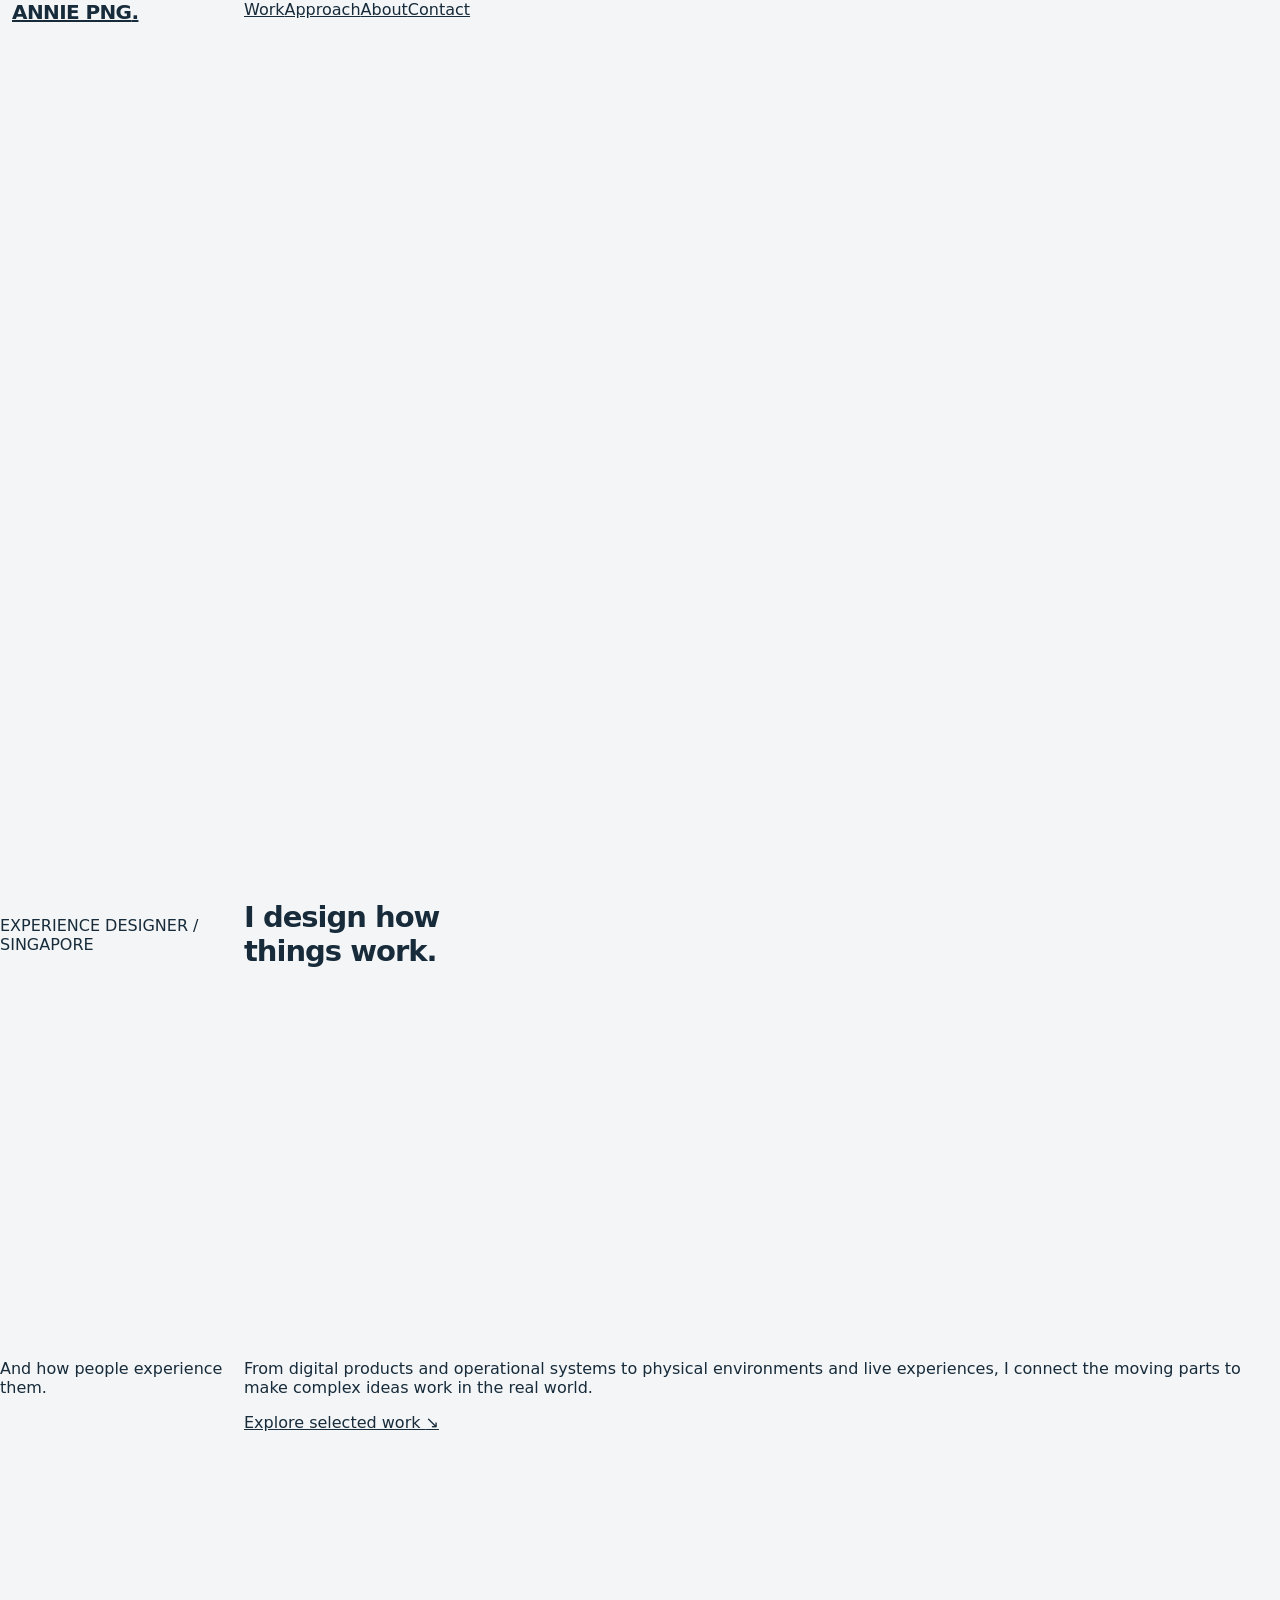
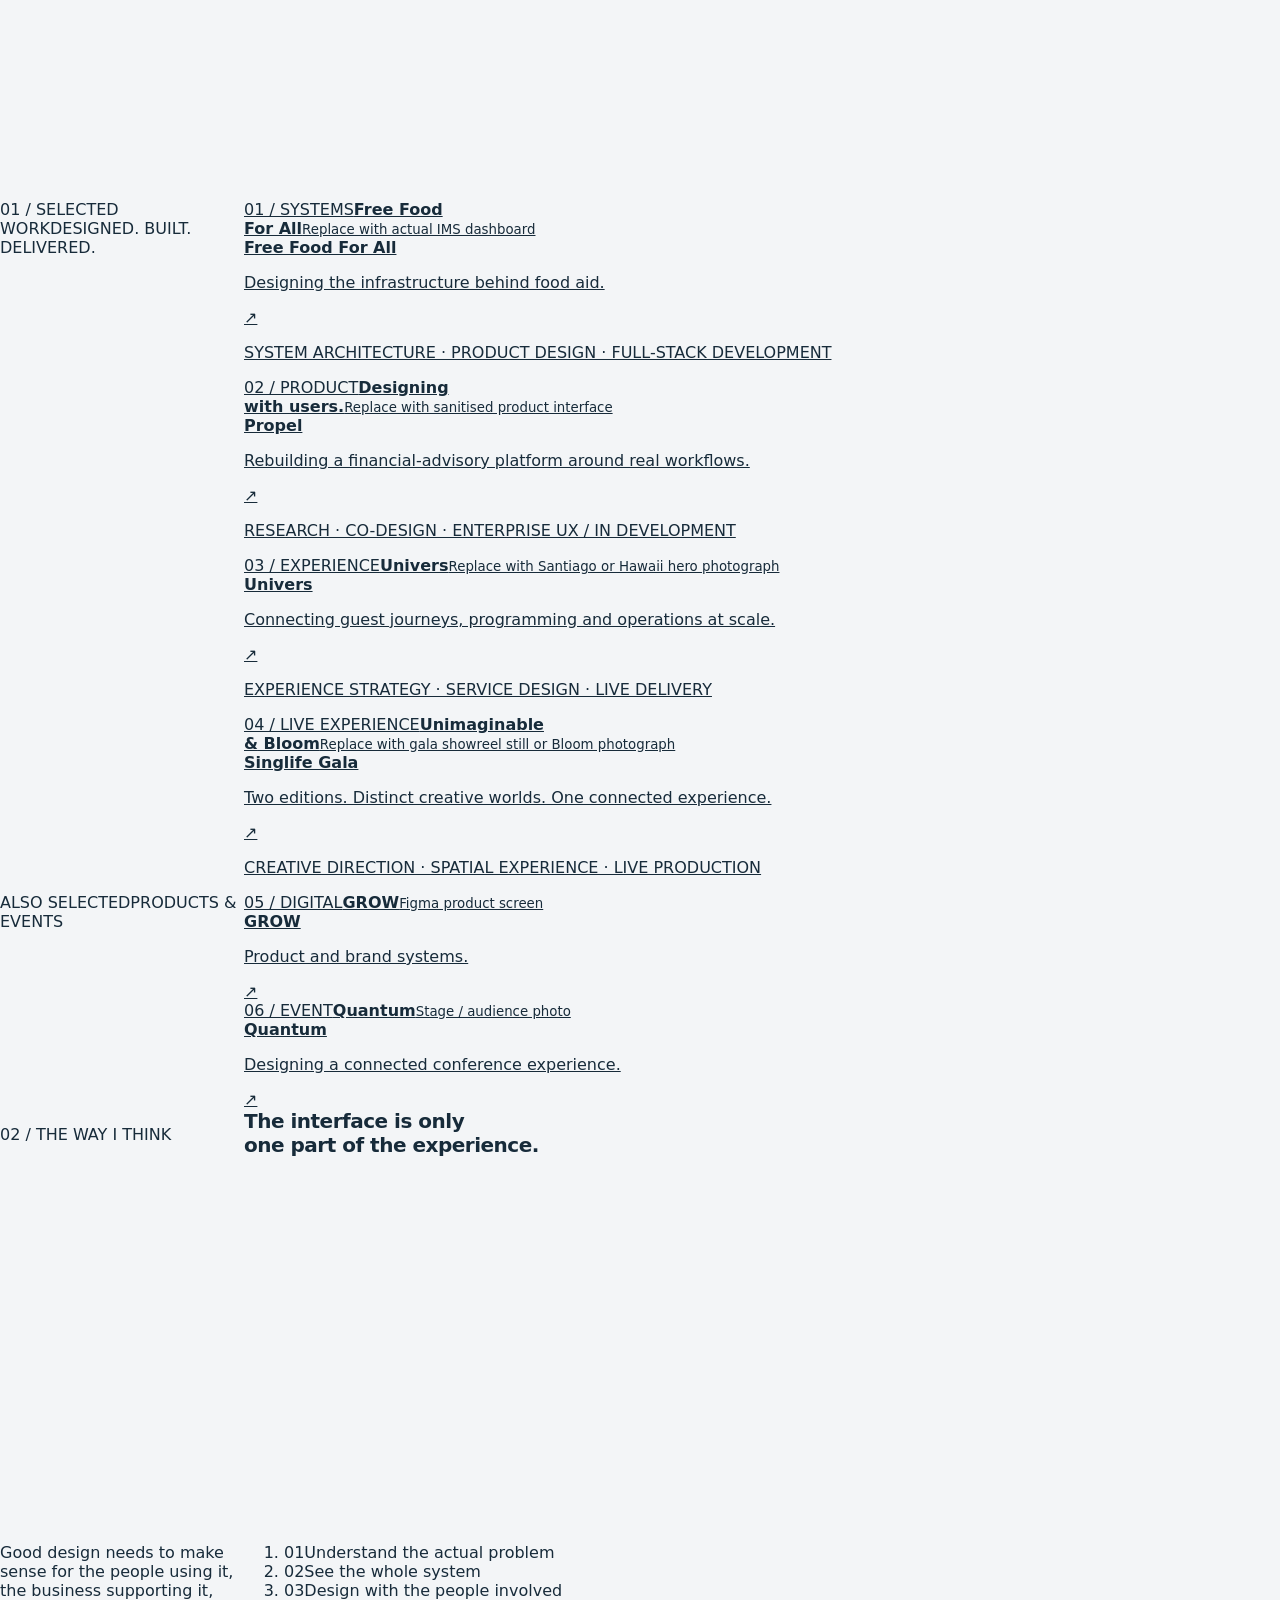
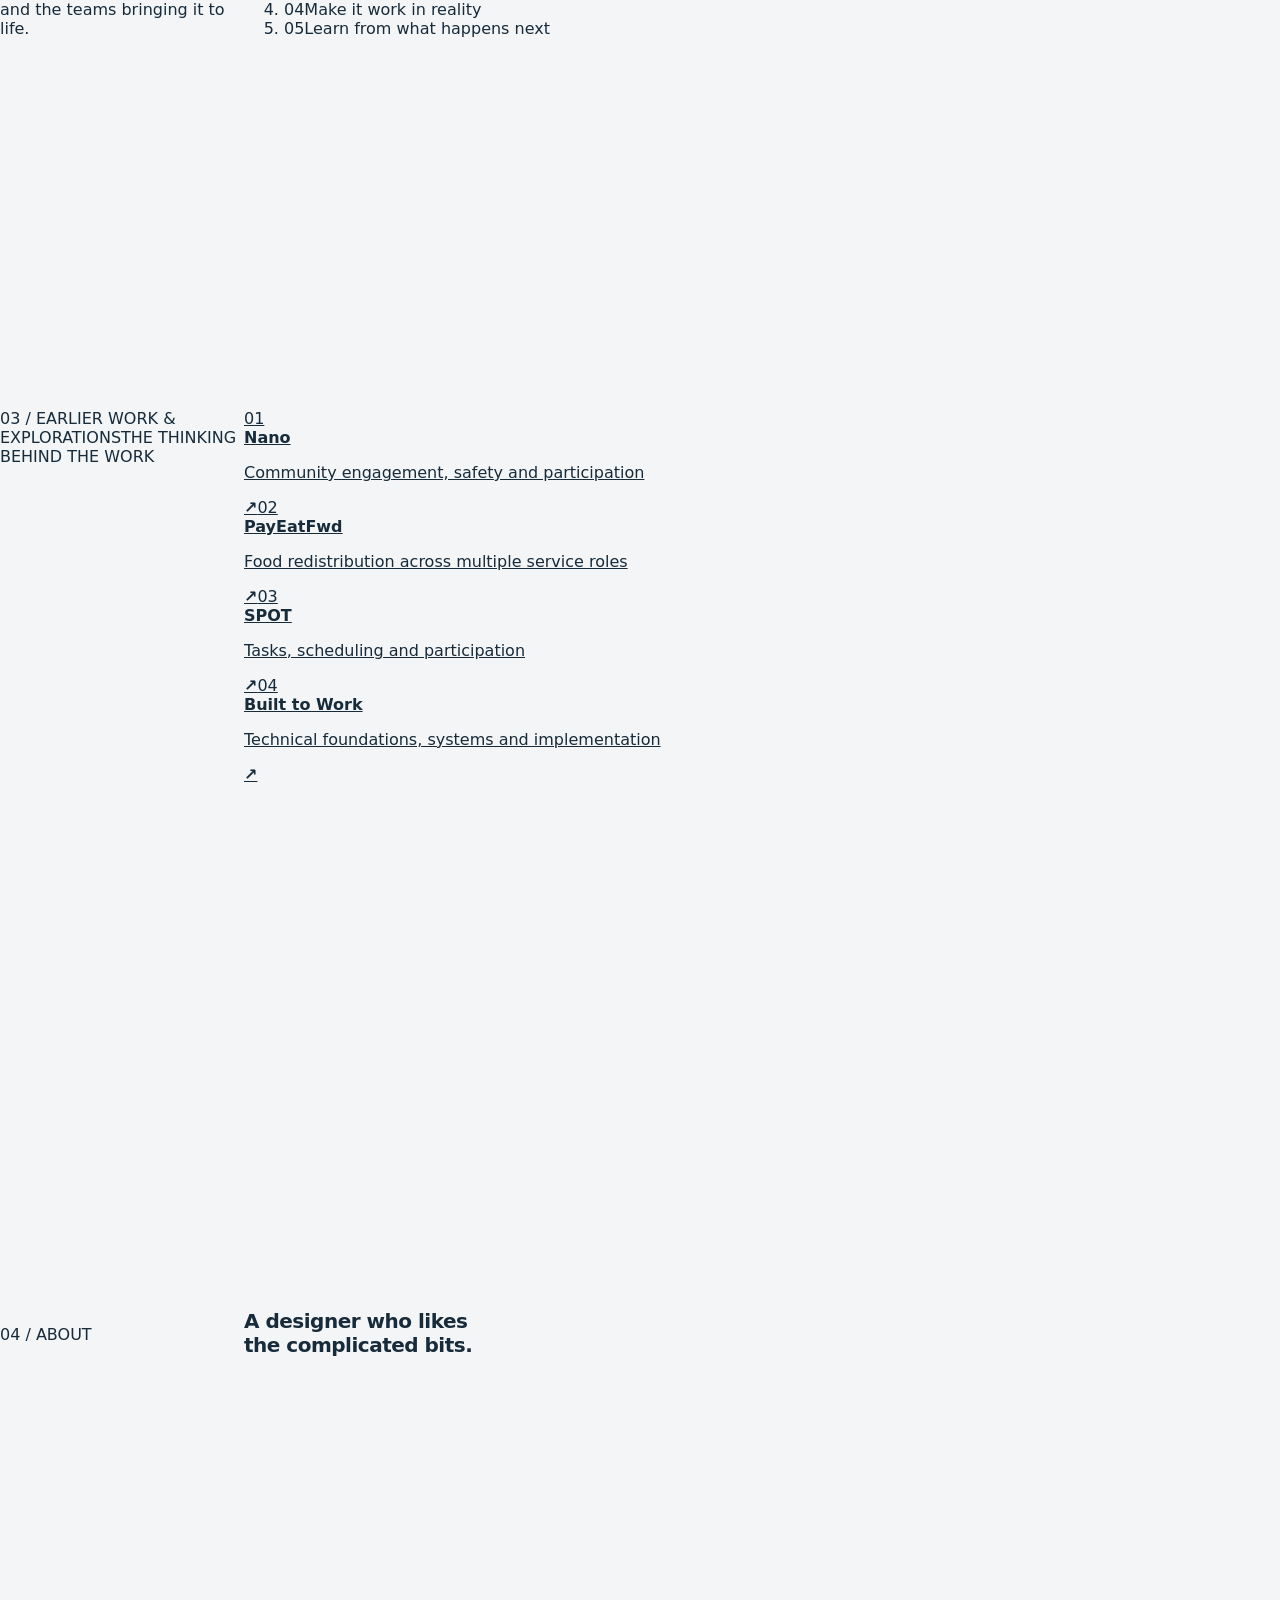
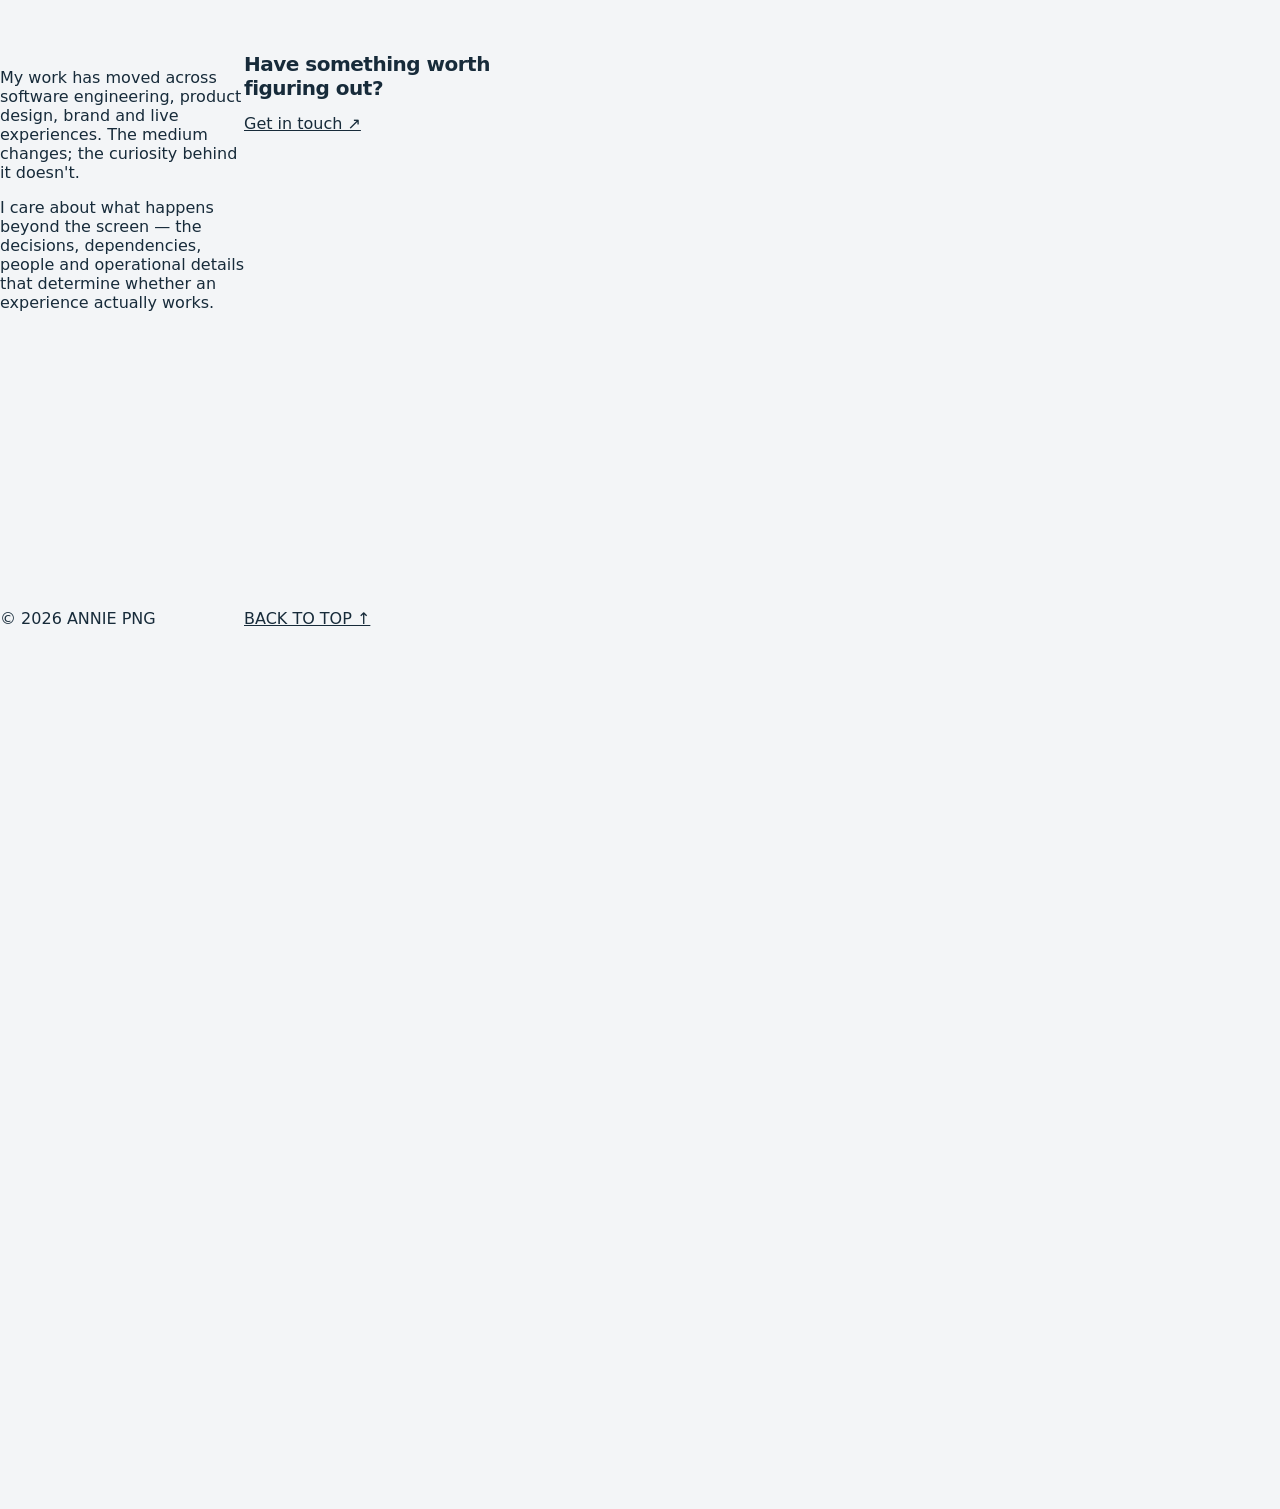
==== commit 0998925d: "Add files via upload" ====
--- a/index.html
+++ b/index.html
@@ -1,9 +1,9 @@
 <!doctype html><html lang="en"><head><meta charset="utf-8"><meta name="viewport" content="width=device-width, initial-scale=1"><meta name="theme-color" content="#f3f0e9"><meta name="description" content="Annie Png is an experience designer connecting people, technology and operations — from digital platforms to live experiences."><title>Annie Png — Experience Designer</title><link rel="stylesheet" href="styles.css"></head><body>
-<header class="site-header shell"><a class="brand" href="./">ANNIE PNG<span>.</span></a><nav aria-label="Main navigation"><a href="#work">Work</a><a href="#approach">Approach</a><a href="#about">About</a><a href="mailto:hello@example.com" data-email>Contact</a></nav></header>
+<header class="site-header shell"><a class="brand" href="./">ANNIE PNG<span>.</span></a><nav aria-label="Main navigation"><a href="#work">Work</a><a href="#approach">Approach</a><a href="#about">About</a><a href="mailto:anniepng_95@hotmail.com" data-email>Contact</a></nav></header>
 <main><section class="hero shell" id="top"><p class="eyebrow">EXPERIENCE DESIGNER / SINGAPORE</p><h1>I design how<br>things <em>work.</em></h1><p class="hero-sub">And how people experience them.</p><div class="hero-bottom"><p>From digital products and operational systems to physical environments and live experiences, I connect the moving parts to make complex ideas work in the real world.</p><a class="text-link" href="#work">Explore selected work <span aria-hidden="true">↘</span></a></div></section>
 <section class="work shell" id="work"><div class="section-head"><span>01 / SELECTED WORK</span><span>DESIGNED. BUILT. DELIVERED.</span></div><div class="featured-grid">
 <a class="project-card large" href="work/project.html?id=fffa"><div class="media media-fffa" data-asset="assets/fffa/hero.webp"><div class="placeholder"><span>01 / SYSTEMS</span><strong>Free Food<br>For All</strong><small>Replace with actual IMS dashboard</small></div></div><div class="project-meta"><div><h3>Free Food For All</h3><p>Designing the infrastructure behind food aid.</p></div><span>↗</span></div><p class="tagline">SYSTEM ARCHITECTURE · PRODUCT DESIGN · FULL-STACK DEVELOPMENT</p></a>
-<a class="project-card large" href="work/project.html?id=propel"><div class="media media-propel" data-asset="assets/propel/hero.webp"><div class="placeholder"><span>02 / PRODUCT</span><strong>Designing<br>with users.</strong><small>Replace with sanitised product interface</small></div></div><div class="project-meta"><div><h3>Propel</h3><p>Rebuilding a financial-advisory platform around real workflows.</p></div><span>↗</span></div><p class="tagline">RESEARCH · CO-DESIGN · ENTERPRISE UX / IN DEVELOPMENT</p></a>
+<a class="project-card large" href="work/propel.html"><div class="media media-propel" data-asset="assets/propel/hero.webp"><div class="placeholder"><span>02 / PRODUCT</span><strong>Designing<br>with users.</strong><small>Replace with sanitised product interface</small></div></div><div class="project-meta"><div><h3>Propel</h3><p>Rebuilding a financial-advisory platform around real workflows.</p></div><span>↗</span></div><p class="tagline">RESEARCH · CO-DESIGN · ENTERPRISE UX / IN DEVELOPMENT</p></a>
 <a class="project-card large" href="work/project.html?id=univers"><div class="media media-univers" data-asset="assets/univers/hero.webp"><div class="placeholder"><span>03 / EXPERIENCE</span><strong>Univers</strong><small>Replace with Santiago or Hawaii hero photograph</small></div></div><div class="project-meta"><div><h3>Univers</h3><p>Connecting guest journeys, programming and operations at scale.</p></div><span>↗</span></div><p class="tagline">EXPERIENCE STRATEGY · SERVICE DESIGN · LIVE DELIVERY</p></a>
 <a class="project-card large" href="work/project.html?id=gala"><div class="media media-gala" data-asset="assets/gala/hero.webp"><div class="placeholder"><span>04 / LIVE EXPERIENCE</span><strong>Unimaginable<br><i>&</i> Bloom</strong><small>Replace with gala showreel still or Bloom photograph</small></div></div><div class="project-meta"><div><h3>Singlife Gala</h3><p>Two editions. Distinct creative worlds. One connected experience.</p></div><span>↗</span></div><p class="tagline">CREATIVE DIRECTION · SPATIAL EXPERIENCE · LIVE PRODUCTION</p></a>
 </div><div class="section-head secondary-head"><span>ALSO SELECTED</span><span>PRODUCTS & EVENTS</span></div><div class="support-grid">
@@ -12,5 +12,5 @@
 </div></section>
 <section class="approach" id="approach"><div class="shell approach-inner"><p class="eyebrow">02 / THE WAY I THINK</p><h2>The interface is only<br>one part of the <em>experience.</em></h2><p>Good design needs to make sense for the people using it, the business supporting it, and the teams bringing it to life.</p><ol><li><span>01</span>Understand the actual problem</li><li><span>02</span>See the whole system</li><li><span>03</span>Design with the people involved</li><li><span>04</span>Make it work in reality</li><li><span>05</span>Learn from what happens next</li></ol></div></section>
 <section class="archive shell" id="archive"><div class="section-head"><span>03 / EARLIER WORK & EXPLORATIONS</span><span>THE THINKING BEHIND THE WORK</span></div><div class="archive-grid"><a href="work/project.html?id=nano"><span>01</span><h3>Nano</h3><p>Community engagement, safety and participation</p><b>↗</b></a><a href="work/project.html?id=pef"><span>02</span><h3>PayEatFwd</h3><p>Food redistribution across multiple service roles</p><b>↗</b></a><a href="work/project.html?id=spot"><span>03</span><h3>SPOT</h3><p>Tasks, scheduling and participation</p><b>↗</b></a><a href="work/project.html?id=build"><span>04</span><h3>Built to Work</h3><p>Technical foundations, systems and implementation</p><b>↗</b></a></div></section>
-<section class="about shell" id="about"><p class="eyebrow">04 / ABOUT</p><h2>A designer who likes<br>the complicated bits.</h2><div class="about-grid"><p>My work has moved across software engineering, product design, brand and live experiences. The medium changes; the curiosity behind it doesn't.</p><p>I care about what happens beyond the screen — the decisions, dependencies, people and operational details that determine whether an experience actually works.</p></div><div class="contact"><h2>Have something worth<br>figuring out?</h2><a href="mailto:hello@example.com" data-email>Get in touch ↗</a></div></section></main>
+<section class="about shell" id="about"><p class="eyebrow">04 / ABOUT</p><h2>A designer who likes<br>the complicated bits.</h2><div class="about-grid"><p>My work has moved across software engineering, product design, brand and live experiences. The medium changes; the curiosity behind it doesn't.</p><p>I care about what happens beyond the screen — the decisions, dependencies, people and operational details that determine whether an experience actually works.</p></div><div class="contact"><h2>Have something worth<br>figuring out?</h2><a href="mailto:anniepng_95@hotmail.com" data-email>Get in touch ↗</a></div></section></main>
 <footer class="shell"><span>© <span id="year"></span> ANNIE PNG</span><a href="#top">BACK TO TOP ↑</a></footer><script src="script.js"></script></body></html>
--- a/styles.css
+++ b/styles.css
@@ -1,2 +1,33 @@
-@import url('https://fonts.googleapis.com/css2?family=DM+Sans:wght@400;500;600;700&family=Playfair+Display:ital,wght@1,500&display=swap');
-:root{--bg:#f3f0e9;--ink:#20211f;--muted:#73746d;--line:#d6d3ca;--red:#a33b32}*{box-sizing:border-box}html{scroll-behavior:smooth}body{margin:0;background:var(--bg);color:var(--ink);font-family:'DM Sans',Arial,sans-serif;-webkit-font-smoothing:antialiased}a{color:inherit;text-decoration:none}a:focus-visible{outline:2px solid var(--red);outline-offset:4px}.shell{max-width:1440px;margin:auto;padding-left:clamp(22px,5vw,80px);padding-right:clamp(22px,5vw,80px)}.site-header{height:90px;display:flex;align-items:center;justify-content:space-between;border-bottom:1px solid var(--line)}.brand{font-size:17px;letter-spacing:-.04em;font-weight:700}.brand span{color:var(--red)}nav{display:flex;gap:clamp(12px,3vw,38px)}nav a{font-size:12px;text-transform:uppercase;letter-spacing:.06em}.eyebrow,.section-head,.tagline{font-size:11px;letter-spacing:.12em;font-weight:600}.eyebrow{color:var(--muted)}.hero{padding-top:clamp(85px,12vw,190px);padding-bottom:120px}.hero h1{font-size:clamp(72px,11vw,166px);letter-spacing:-.085em;line-height:.96;font-weight:500;margin:26px 0 12px}.hero h1 em,.approach h2 em{font-family:'Playfair Display',Georgia,serif;font-weight:500;letter-spacing:-.08em}.hero-sub{font-size:clamp(23px,3vw,42px);letter-spacing:-.045em;margin:0;color:var(--muted)}.hero-bottom{display:flex;justify-content:space-between;gap:60px;align-items:end;margin-top:90px}.hero-bottom p{font-size:18px;line-height:1.65;max-width:560px;margin:0}.text-link{font-size:12px;text-transform:uppercase;letter-spacing:.09em;border-bottom:1px solid var(--ink);padding-bottom:12px;white-space:nowrap}.text-link span{font-size:20px;margin-left:25px}.section-head{display:flex;justify-content:space-between;gap:16px;padding:18px 0 28px;border-top:1px solid var(--ink)}.section-head span:last-child{color:var(--muted)}.featured-grid{display:grid;grid-template-columns:1fr 1fr;gap:75px 24px}.project-card{display:block;min-width:0}.media{aspect-ratio:1.27;overflow:hidden;position:relative;background:#d8d7cf}.media.has-image{background-size:cover;background-position:center}.placeholder{width:100%;height:100%;padding:7%;display:flex;flex-direction:column;justify-content:space-between}.placeholder span{font-size:11px;letter-spacing:.1em}.placeholder strong{font-size:clamp(32px,4vw,67px);line-height:1;letter-spacing:-.065em;font-weight:500}.placeholder small{font-size:11px;opacity:.65}.placeholder i{font-family:Georgia,serif;font-weight:normal}.media-fffa{background:#d9e3e5;color:#25475a}.media-propel{background:#d4d0c9;color:#4a4a44}.media-univers{background:#ceded9;color:#244b45}.media-gala{background:#362d34;color:#f1e5d9}.media-grow{background:#d9d7e3;color:#464260}.media-quantum{background:#2b3d4c;color:#f0f0e9}.project-card:hover .media{filter:brightness(.96)}.project-meta{display:flex;justify-content:space-between;gap:12px;align-items:start;margin-top:17px}.project-meta h3{font-size:26px;letter-spacing:-.045em;font-weight:500;margin:0 0 5px}.project-meta p{font-size:14px;color:var(--muted);margin:0;line-height:1.6}.project-meta>span{font-size:22px}.tagline{font-size:10px;color:var(--muted);margin-top:20px}.secondary-head{margin-top:120px}.support-grid{display:grid;grid-template-columns:1fr 1fr;gap:24px}.support-grid .media{aspect-ratio:1.65}.support-grid .placeholder strong{font-size:clamp(35px,4vw,58px)}.approach{background:#222320;color:#f3f0e9;margin-top:140px}.approach-inner{padding-top:110px;padding-bottom:125px}.approach .eyebrow{color:#b1b1a8}.approach h2{font-size:clamp(45px,7vw,98px);font-weight:500;line-height:1.04;letter-spacing:-.065em;margin:42px 0}.approach-inner>p:not(.eyebrow){max-width:540px;color:#c0c0b7;line-height:1.7;font-size:18px}.approach ol{list-style:none;padding:0;margin:75px 0 0;max-width:780px}.approach li{border-top:1px solid #53544e;padding:19px 0;font-size:clamp(19px,2.3vw,29px);letter-spacing:-.03em}.approach li span{font-size:12px;color:#a5a69f;margin-right:35px;vertical-align:middle}.archive{padding-top:120px;padding-bottom:140px}.archive-grid{display:grid;grid-template-columns:repeat(2,1fr);gap:12px}.archive-grid a{min-height:240px;background:#e9e5dc;padding:25px;display:flex;flex-direction:column}.archive-grid a:hover{background:#e0dcd2}.archive-grid span{font-size:11px;color:var(--muted)}.archive-grid h3{font-size:37px;font-weight:500;letter-spacing:-.06em;margin:35px 0 4px}.archive-grid p{color:var(--muted);font-size:13px;margin:0}.archive-grid b{align-self:flex-end;margin-top:auto;font-size:21px;font-weight:400}.about{padding-top:90px;border-top:1px solid var(--ink)}.about h2{font-size:clamp(46px,7vw,96px);line-height:1.08;letter-spacing:-.075em;font-weight:500;margin:40px 0}.about-grid{display:grid;grid-template-columns:1fr 1fr;gap:60px;max-width:1000px}.about-grid p{font-size:18px;line-height:1.7;color:#53544e}.contact{border-top:1px solid var(--line);margin-top:125px;padding:55px 0 110px}.contact h2{font-size:clamp(45px,6vw,80px);margin:0 0 35px}.contact a{border-bottom:1px solid var(--ink);padding-bottom:8px;text-transform:uppercase;letter-spacing:.1em;font-size:12px}footer{border-top:1px solid var(--line);padding-top:25px;padding-bottom:35px;display:flex;justify-content:space-between;font-size:11px;letter-spacing:.09em}.case{padding-top:75px;padding-bottom:120px}.case h1{font-size:clamp(58px,9vw,125px);line-height:1;letter-spacing:-.08em;font-weight:500;margin:20px 0}.case .deck{font-size:clamp(20px,2.8vw,34px);color:var(--muted);max-width:880px;line-height:1.3}.case .case-hero{margin-top:55px;aspect-ratio:16/7}.case .case-hero .placeholder strong{font-size:clamp(44px,7vw,100px)}.case-meta{display:grid;grid-template-columns:repeat(3,1fr);gap:30px;border-bottom:1px solid var(--line);padding:30px 0;margin-bottom:80px}.case-meta span{display:block;color:var(--muted);font-size:10px;letter-spacing:.1em;margin-bottom:10px}.case-meta strong{font-size:14px;font-weight:500}.case-section{display:grid;grid-template-columns:1fr 2fr;gap:50px;border-top:1px solid var(--line);padding:35px 0 65px}.case-section h2{font-size:13px;font-weight:500;margin:0}.case-section p{font-size:19px;line-height:1.7;margin:0;max-width:770px}.asset-slot{border:1px dashed #aaa69d;background:#eae6dd;min-height:250px;padding:35px;display:flex;flex-direction:column;justify-content:space-between;margin:25px 0}.asset-slot strong{font-size:22px;font-weight:500}.asset-slot small{font-size:12px;color:var(--muted)}.video-wrap video{display:block;width:100%;background:#1d1d1d}.back-link{font-size:12px;letter-spacing:.08em;text-transform:uppercase}.note{font-size:13px;color:var(--muted);line-height:1.7}.hide{display:none!important}@media(max-width:780px){.site-header{height:70px}.site-header nav{gap:13px}.site-header nav a{font-size:10px}.hero{padding-top:95px;padding-bottom:90px}.hero h1{font-size:clamp(64px,14vw,105px)}.hero-bottom{display:block;margin-top:55px}.hero-bottom p{font-size:16px;margin-bottom:40px}.featured-grid{grid-template-columns:1fr;gap:60px}.media{aspect-ratio:1.3}.placeholder strong{font-size:48px}.secondary-head{margin-top:85px}.support-grid{gap:15px}.support-grid .project-meta h3{font-size:21px}.support-grid .project-meta p{font-size:12px}.approach{margin-top:95px}.approach-inner{padding-top:75px;padding-bottom:80px}.approach h2{font-size:clamp(42px,9vw,70px)}.archive{padding-top:85px;padding-bottom:90px}.archive-grid{grid-template-columns:1fr}.archive-grid a{min-height:190px}.about-grid{grid-template-columns:1fr;gap:0}.about-grid p{font-size:16px}.contact{margin-top:75px}.case-meta{grid-template-columns:1fr;gap:15px}.case-section{grid-template-columns:1fr;gap:16px}.case-section p{font-size:16px}.case .case-hero{aspect-ratio:4/3}}@media(prefers-reduced-motion:reduce){html{scroll-behavior:auto}}
+:root{font-family:Inter,ui-sans-serif,system-ui,-apple-system,BlinkMacSystemFont,"Segoe UI",sans-serif;color:#172b3a;background:#f3f5f7;font-synthesis:none}*{box-sizing:border-box}body{margin:0}button,input,textarea,select{font:inherit}button{cursor:pointer}button:disabled{opacity:.45;cursor:not-allowed}a{color:inherit}button:focus-visible,input:focus-visible,textarea:focus-visible,select:focus-visible{outline:3px solid #7ba8ff;outline-offset:2px}.shell{min-height:100vh;display:grid;grid-template-columns:244px 1fr}.sidebar{background:#102b3a;color:#eaf4f5;padding:26px 16px}.brand{font-weight:800;font-size:20px;letter-spacing:-.6px;padding:0 12px 25px}.brand small{display:block;font-size:10px;text-transform:uppercase;letter-spacing:2px;font-weight:600;color:#9bb3bc;margin-top:5px}.nav{display:grid;gap:6px}.nav button{border:0;background:transparent;color:#bed0d5;text-align:left;padding:12px 13px;border-radius:10px}.nav button.active,.nav button:hover{background:#294957;color:white}.sidefoot{font-size:12px;color:#a4bac3;margin:35px 12px}.main{padding:30px 38px;max-width:1320px;width:100%;margin:auto}.top{display:flex;align-items:center;justify-content:space-between;gap:16px;margin-bottom:26px;flex-wrap:wrap}h1{font-size:29px;letter-spacing:-1px;margin:0 0 7px}h2{font-size:20px;letter-spacing:-.5px;margin:0 0 14px}h3{font-size:16px;margin:0 0 12px}.muted{color:#6b7c87;font-size:13px}.panel{background:white;border:1px solid #e1e6eb;border-radius:16px;padding:23px;box-shadow:0 4px 22px #17314308}.grid{display:grid;grid-template-columns:repeat(2,minmax(0,1fr));gap:18px}.grid3{display:grid;grid-template-columns:repeat(3,minmax(0,1fr));gap:16px}.stack{display:grid;gap:15px}.row{display:flex;gap:12px;align-items:center;flex-wrap:wrap}.between{justify-content:space-between}.btn{border:0;border-radius:10px;padding:11px 16px;font-weight:650;background:#183d52;color:#fff}.btn.secondary{background:#e9eef1;color:#193849}.btn.outline{background:white;border:1px solid #cdd7dd;color:#244455}.btn.danger{background:#fcebec;color:#a6293a}.btn.small{padding:8px 11px;font-size:12px}.field{display:grid;gap:7px}.field label{font-size:12px;font-weight:700;color:#465c69}.field input,.field select,.field textarea{border:1px solid #d4dde3;border-radius:9px;padding:11px 12px;width:100%;background:white;color:#19303c}.field textarea{min-height:90px;resize:vertical}.hint{font-size:11px;color:#71818c}.pill{border-radius:999px;background:#e7f4ec;color:#267349;padding:5px 9px;font-size:11px;font-weight:700}.pill.draft{background:#eef0f2;color:#66747e}.event-card{overflow:hidden;padding:0}.event-card .cover{height:125px;background:#294c65 center/cover;position:relative}.event-card .cover:after{content:"";position:absolute;inset:0;background:linear-gradient(0deg,#0924387a,transparent)}.event-card .content{padding:18px}.event-card h3{margin:0 0 5px}.event-card .content .row{margin-top:18px}.tabs{display:flex;gap:7px;border-bottom:1px solid #dbe3e8;padding-bottom:11px;margin-bottom:20px;flex-wrap:wrap}.tabs button{border:0;border-radius:8px;padding:9px 13px;background:transparent;color:#607581;font-weight:650}.tabs button.active{background:#dce9ef;color:#173b50}.question{border:1px solid #e0e7eb;border-radius:12px;padding:15px;background:#fff}.question-head{display:flex;align-items:center;justify-content:space-between;gap:12px;margin-bottom:12px}.question .field{margin-bottom:12px}.switchline{display:flex;justify-content:space-between;align-items:center;gap:15px;padding:12px 0;border-bottom:1px solid #edf0f2}.switchline input{width:18px;height:18px;accent-color:#1b5068}.upload-preview{max-height:170px;max-width:100%;object-fit:contain;border-radius:8px}.banner{min-height:300px;background:linear-gradient(120deg,#17384e,#597b91);background-position:center;background-size:cover;color:white;display:flex;align-items:end;padding:34px;position:relative}.banner:before{content:"";position:absolute;inset:0;background:linear-gradient(0deg,#071f2dba,transparent)}.banner>div{position:relative;z-index:1}.banner h1{font-size:clamp(29px,5vw,48px)}.banner p{margin:0}.public{max-width:920px;margin:24px auto 70px;background:#fff;box-shadow:0 10px 50px #142e4014;border-radius:18px;overflow:hidden}.public-inner{padding:30px 40px}.public .field{margin:17px 0}.public .field label{font-size:14px}.public-head{max-width:920px;margin:25px auto 0;display:flex;justify-content:space-between;align-items:center}.notice{padding:13px 16px;border-radius:10px;background:#fff6e2;color:#75531d;font-size:13px}.success{background:#e6f5eb;color:#23613e}.divider{height:1px;background:#e7ecef;margin:24px 0}.option{display:flex;align-items:center;gap:9px;padding:9px 0}.option input{accent-color:#194d65}.empty{border:1px dashed #cbd7de;border-radius:12px;padding:28px;text-align:center;color:#71838e}.kpi{font-size:28px;font-weight:800;margin:8px 0}.badge-demo{background:#fff3d4;color:#75511b;border-radius:7px;padding:7px 11px;font-size:12px;font-weight:700}.mini{font-size:12px}.footer{margin-top:30px;font-size:12px;color:#81919b}.toolbar{display:flex;align-items:center;justify-content:space-between;gap:12px;flex-wrap:wrap}.section-title{font-size:12px;text-transform:uppercase;letter-spacing:1.5px;color:#708390;font-weight:800}.previewframe{border:1px solid #dae3e8;border-radius:15px;overflow:hidden}.previewframe .banner{min-height:210px}.previewframe .public-inner{padding:22px}.logo{max-height:55px;max-width:180px;object-fit:contain;margin-bottom:14px}.error{color:#ad2c39;font-size:12px}.modal-back{position:fixed;inset:0;background:#1028389c;display:grid;place-items:center;padding:20px;z-index:10}.modal{background:white;width:min(520px,100%);border-radius:16px;padding:26px}.toast{position:fixed;bottom:24px;right:24px;background:#183d52;color:white;padding:12px 17px;border-radius:10px;box-shadow:0 8px 30px #102f4050;z-index:20}.statline{display:flex;justify-content:space-between;border-bottom:1px solid #e8edf0;padding:11px 0;font-size:13px}@media(max-width:800px){.shell{grid-template-columns:1fr}.sidebar{padding:16px}.brand{padding-bottom:12px}.nav{display:flex;overflow:auto}.nav button{white-space:nowrap}.sidefoot{display:none}.main{padding:20px 16px}.grid,.grid3{grid-template-columns:1fr}.public{margin:12px;border-radius:13px}.public-inner{padding:20px}.public-head{padding:0 14px}.banner{min-height:240px;padding:22px}}
+
+/* V2: Full-bleed hero registration layout */
+body:has(.public){background:#f4f5f3}
+.public{max-width:none;width:100%;margin:0 auto 70px;border-radius:0;box-shadow:none;background:#f4f5f3}
+.public-head{max-width:none;margin:0;padding:12px max(20px,calc((100vw - 1150px)/2));background:#fff;border-bottom:1px solid #e5e9ea}
+.public .previewframe{border:0;border-radius:0;overflow:visible}
+.public .banner{min-height:clamp(420px,55vw,660px);padding:70px max(24px,calc((100vw - 1100px)/2));align-items:flex-end}
+.banner{isolation:isolate;overflow:hidden;background-size:cover}
+.banner:before{z-index:0;background:linear-gradient(90deg,rgba(8,20,29,.78),rgba(8,20,29,.35) 70%,rgba(8,20,29,.16))}
+.hero-picture{position:absolute;inset:0;z-index:-1;display:block}
+.hero-picture img{width:100%;height:100%;object-fit:cover;display:block}
+.hero-content{max-width:790px;z-index:1;position:relative}
+.hero-eyebrow{display:block;font-size:12px;letter-spacing:.25em;font-weight:800;margin-bottom:20px;opacity:.85}
+.public .banner h1{font-size:clamp(40px,6.4vw,88px);line-height:1.04;letter-spacing:-.045em;margin:0 0 18px}
+.public .banner p{font-size:clamp(16px,2vw,23px);line-height:1.5;max-width:680px}
+.public .public-inner{max-width:830px;margin:0 auto;padding:60px 24px 85px;background:transparent}
+.public .registration-heading{font-size:clamp(26px,4vw,38px);margin:12px 0}
+.public #registration-form{background:white;border:1px solid #e3e8e8;padding:clamp(20px,4vw,42px);border-radius:20px;margin-top:28px;box-shadow:0 14px 50px #172d3a0a}
+.public #registration-form .field{margin:0 0 24px}
+.public #registration-form .field input,.public #registration-form .field select,.public #registration-form .field textarea{min-height:47px}
+.public #registration-form .btn{width:100%;padding:15px}
+.previewframe.compact .banner{min-height:260px;padding:28px}
+.previewframe.compact .banner h1{font-size:clamp(24px,3vw,40px);line-height:1.08}
+.previewframe.compact .banner p{font-size:13px}
+.previewframe.compact .hero-eyebrow{font-size:9px;margin-bottom:10px}
+.previewframe.compact .logo{max-height:40px}
+.previewframe.compact .public-inner{padding:22px}
+.previewframe.compact .registration-heading{font-size:22px}
+@media(max-width:650px){.public .banner{min-height:520px;padding:40px 22px}.public .banner h1{font-size:46px}.banner:before{background:linear-gradient(0deg,rgba(8,20,29,.85),rgba(8,20,29,.12) 90%)}.public .public-inner{padding:38px 16px 70px}.public-head{padding:10px 15px}.previewframe.compact .banner{min-height:220px;padding:22px}}
+
+/* V3 media management */
+.media-grid{display:grid;grid-template-columns:repeat(3,minmax(0,1fr));gap:16px}.media-item{border:1px solid #e1e6eb;border-radius:14px;padding:16px;min-width:0}.media-thumb{height:155px;background:#eef2f3;border-radius:10px;display:grid;place-items:center;overflow:hidden;color:#80929b;font-size:12px;margin:12px 0}.media-thumb img{width:100%;height:100%;object-fit:contain}.media-upload{display:block;padding:10px;background:#e8f1f4;color:#183d52;border-radius:9px;font-size:12px;font-weight:700;cursor:pointer;text-align:center}.media-upload input{display:block;max-width:100%;font-size:11px;margin:8px auto 0}.media-item .field{margin:14px 0}.media-item .field input{font-size:12px}@media(max-width:1000px){.media-grid{grid-template-columns:1fr}}
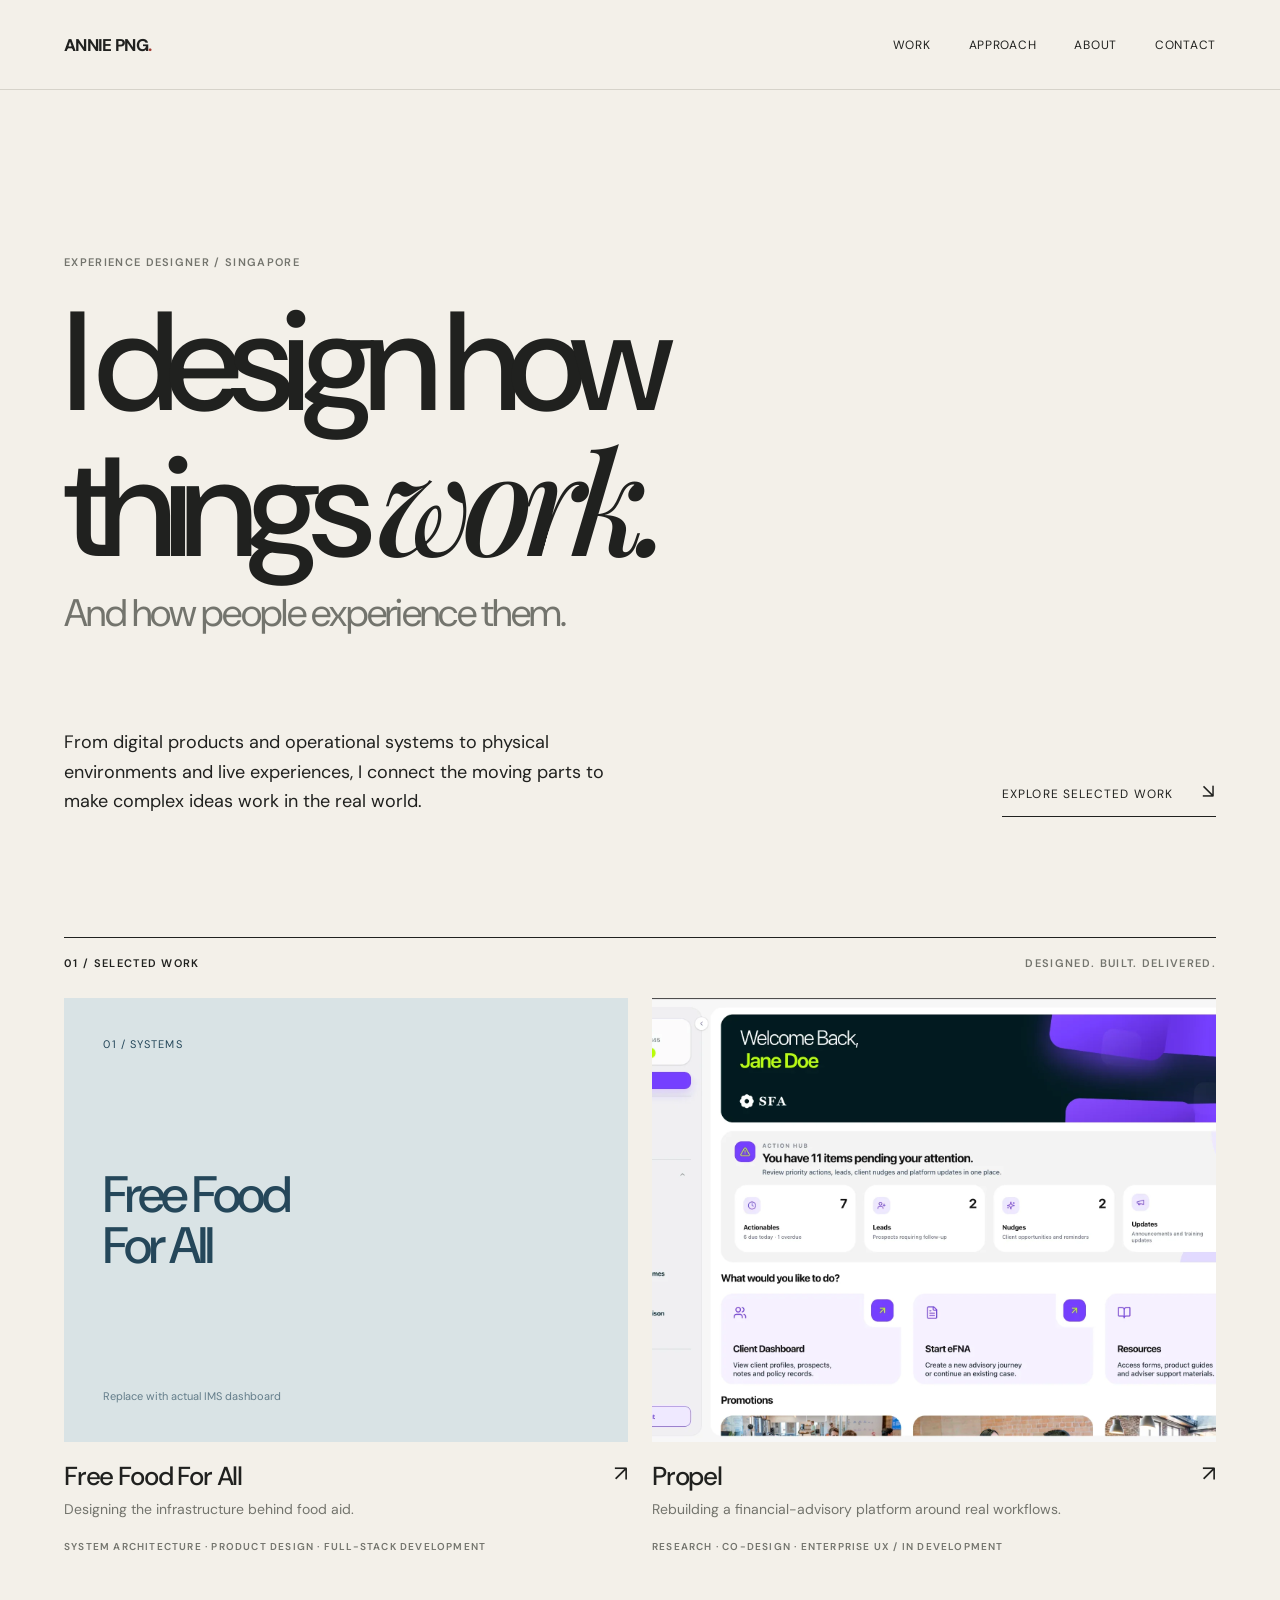
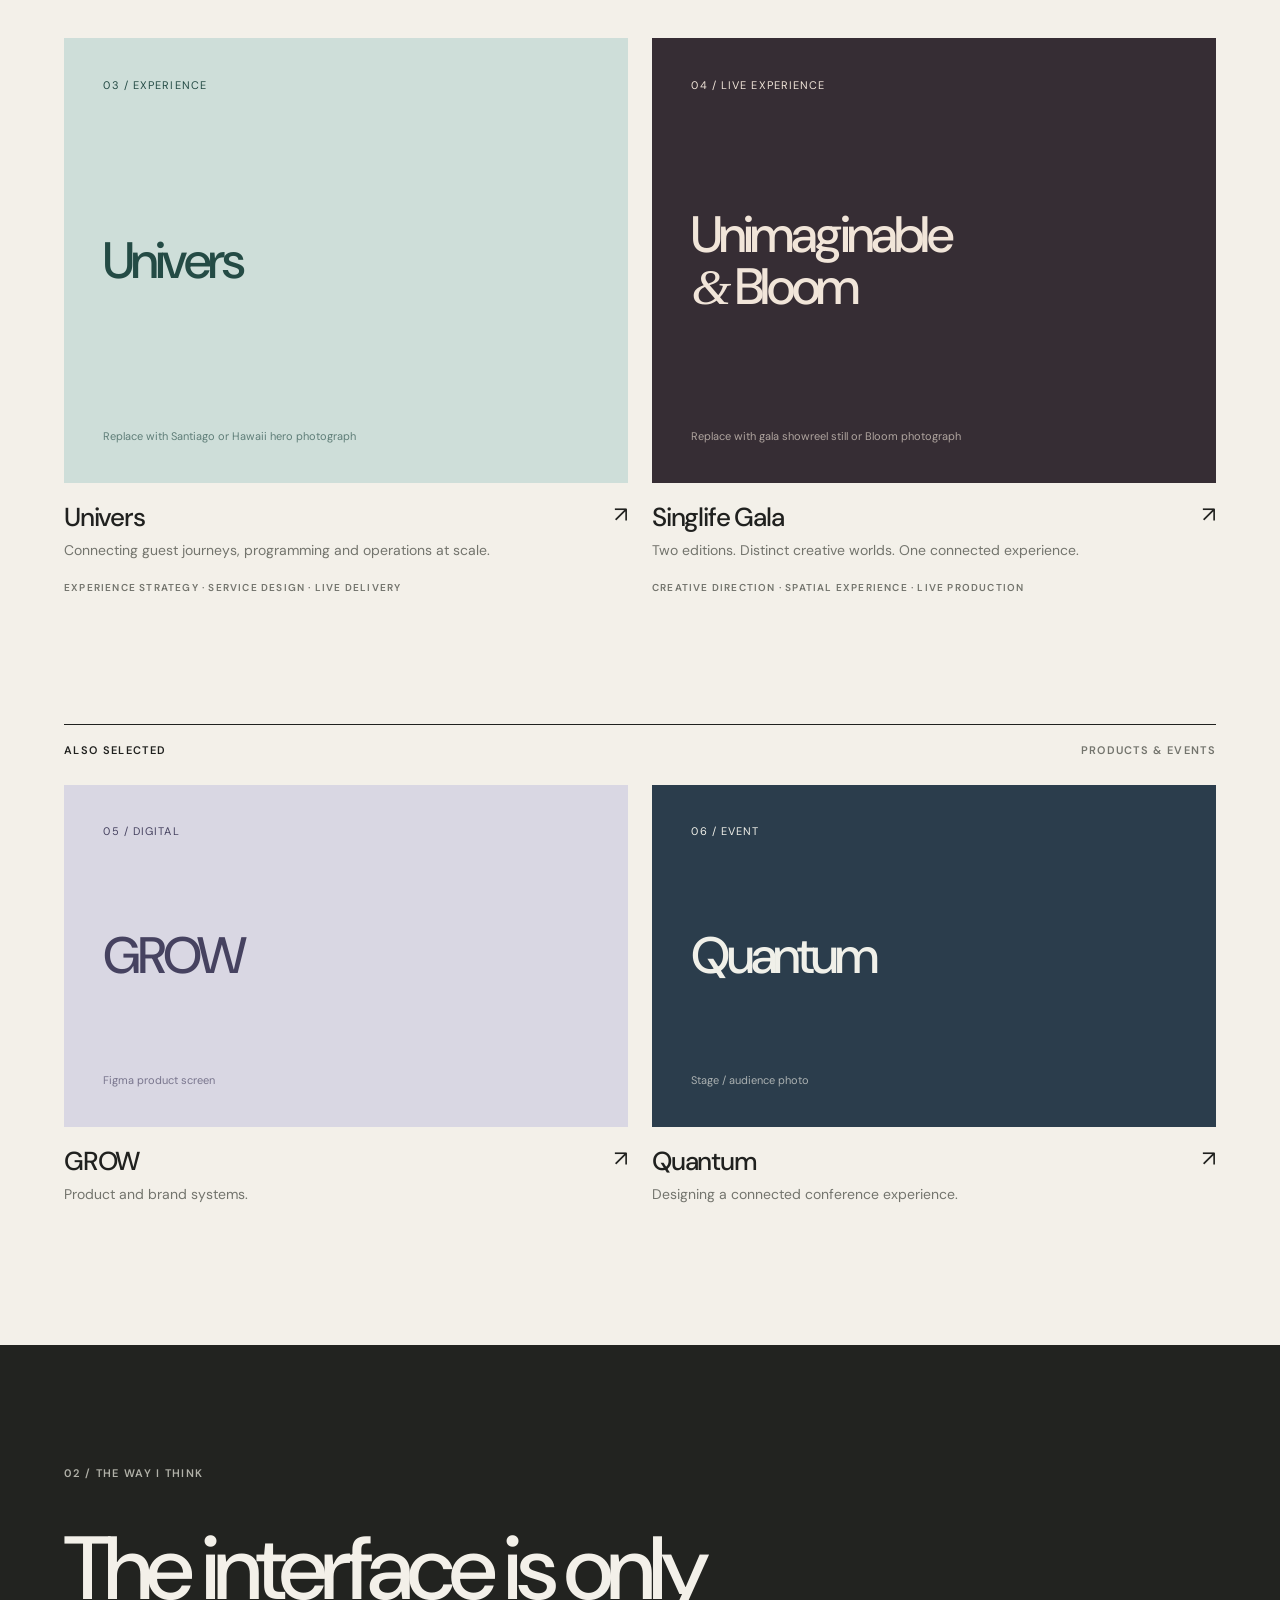
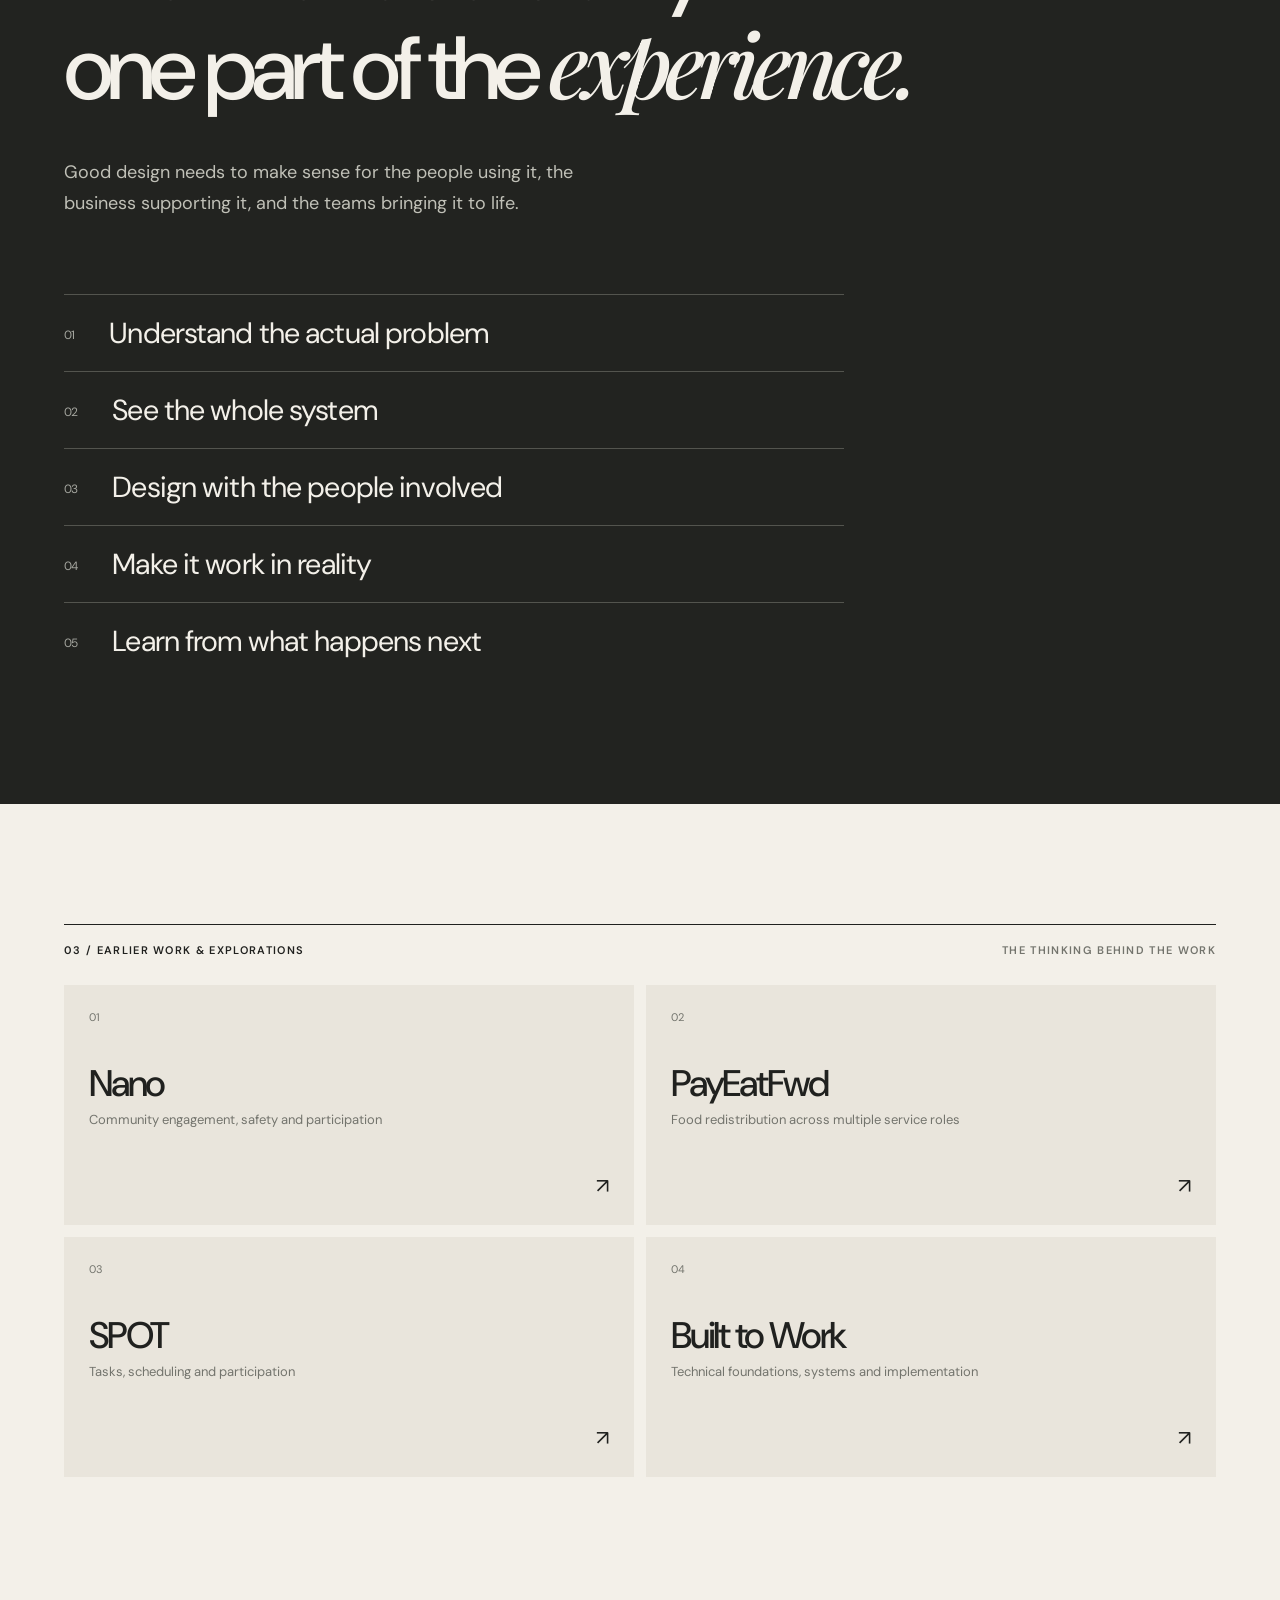
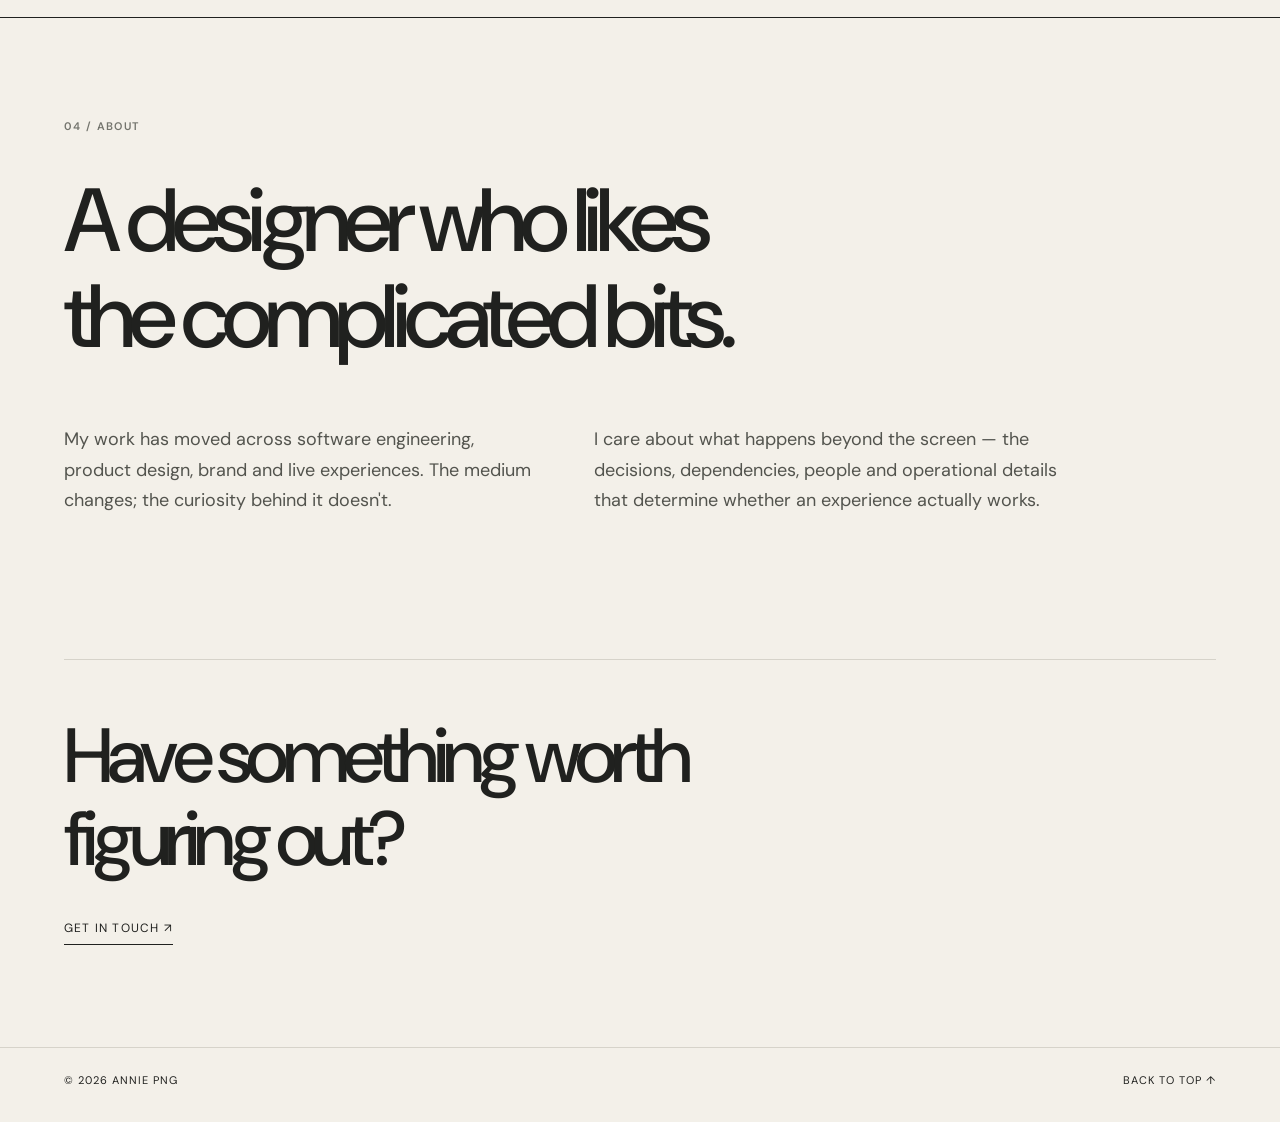
==== commit 0066b22d: "Update index.html" ====
--- a/index.html
+++ b/index.html
@@ -2,7 +2,7 @@
 <header class="site-header shell"><a class="brand" href="./">ANNIE PNG<span>.</span></a><nav aria-label="Main navigation"><a href="#work">Work</a><a href="#approach">Approach</a><a href="#about">About</a><a href="mailto:anniepng_95@hotmail.com" data-email>Contact</a></nav></header>
 <main><section class="hero shell" id="top"><p class="eyebrow">EXPERIENCE DESIGNER / SINGAPORE</p><h1>I design how<br>things <em>work.</em></h1><p class="hero-sub">And how people experience them.</p><div class="hero-bottom"><p>From digital products and operational systems to physical environments and live experiences, I connect the moving parts to make complex ideas work in the real world.</p><a class="text-link" href="#work">Explore selected work <span aria-hidden="true">↘</span></a></div></section>
 <section class="work shell" id="work"><div class="section-head"><span>01 / SELECTED WORK</span><span>DESIGNED. BUILT. DELIVERED.</span></div><div class="featured-grid">
-<a class="project-card large" href="work/project.html?id=fffa"><div class="media media-fffa" data-asset="assets/fffa/hero.webp"><div class="placeholder"><span>01 / SYSTEMS</span><strong>Free Food<br>For All</strong><small>Replace with actual IMS dashboard</small></div></div><div class="project-meta"><div><h3>Free Food For All</h3><p>Designing the infrastructure behind food aid.</p></div><span>↗</span></div><p class="tagline">SYSTEM ARCHITECTURE · PRODUCT DESIGN · FULL-STACK DEVELOPMENT</p></a>
+<a class="project-card large" href="work/fffa.html"><div class="media media-fffa" data-asset="assets/fffa/hero.webp"><div class="placeholder"><span>01 / SYSTEMS</span><strong>Free Food<br>For All</strong><small>Replace with actual IMS dashboard</small></div></div><div class="project-meta"><div><h3>Free Food For All</h3><p>Designing the infrastructure behind food aid.</p></div><span>↗</span></div><p class="tagline">SYSTEM ARCHITECTURE · PRODUCT DESIGN · FULL-STACK DEVELOPMENT</p></a>
 <a class="project-card large" href="work/propel.html"><div class="media media-propel" data-asset="assets/propel/hero.webp"><div class="placeholder"><span>02 / PRODUCT</span><strong>Designing<br>with users.</strong><small>Replace with sanitised product interface</small></div></div><div class="project-meta"><div><h3>Propel</h3><p>Rebuilding a financial-advisory platform around real workflows.</p></div><span>↗</span></div><p class="tagline">RESEARCH · CO-DESIGN · ENTERPRISE UX / IN DEVELOPMENT</p></a>
 <a class="project-card large" href="work/project.html?id=univers"><div class="media media-univers" data-asset="assets/univers/hero.webp"><div class="placeholder"><span>03 / EXPERIENCE</span><strong>Univers</strong><small>Replace with Santiago or Hawaii hero photograph</small></div></div><div class="project-meta"><div><h3>Univers</h3><p>Connecting guest journeys, programming and operations at scale.</p></div><span>↗</span></div><p class="tagline">EXPERIENCE STRATEGY · SERVICE DESIGN · LIVE DELIVERY</p></a>
 <a class="project-card large" href="work/project.html?id=gala"><div class="media media-gala" data-asset="assets/gala/hero.webp"><div class="placeholder"><span>04 / LIVE EXPERIENCE</span><strong>Unimaginable<br><i>&</i> Bloom</strong><small>Replace with gala showreel still or Bloom photograph</small></div></div><div class="project-meta"><div><h3>Singlife Gala</h3><p>Two editions. Distinct creative worlds. One connected experience.</p></div><span>↗</span></div><p class="tagline">CREATIVE DIRECTION · SPATIAL EXPERIENCE · LIVE PRODUCTION</p></a>
--- a/styles.css
+++ b/styles.css
@@ -1,33 +1,7 @@
-:root{font-family:Inter,ui-sans-serif,system-ui,-apple-system,BlinkMacSystemFont,"Segoe UI",sans-serif;color:#172b3a;background:#f3f5f7;font-synthesis:none}*{box-sizing:border-box}body{margin:0}button,input,textarea,select{font:inherit}button{cursor:pointer}button:disabled{opacity:.45;cursor:not-allowed}a{color:inherit}button:focus-visible,input:focus-visible,textarea:focus-visible,select:focus-visible{outline:3px solid #7ba8ff;outline-offset:2px}.shell{min-height:100vh;display:grid;grid-template-columns:244px 1fr}.sidebar{background:#102b3a;color:#eaf4f5;padding:26px 16px}.brand{font-weight:800;font-size:20px;letter-spacing:-.6px;padding:0 12px 25px}.brand small{display:block;font-size:10px;text-transform:uppercase;letter-spacing:2px;font-weight:600;color:#9bb3bc;margin-top:5px}.nav{display:grid;gap:6px}.nav button{border:0;background:transparent;color:#bed0d5;text-align:left;padding:12px 13px;border-radius:10px}.nav button.active,.nav button:hover{background:#294957;color:white}.sidefoot{font-size:12px;color:#a4bac3;margin:35px 12px}.main{padding:30px 38px;max-width:1320px;width:100%;margin:auto}.top{display:flex;align-items:center;justify-content:space-between;gap:16px;margin-bottom:26px;flex-wrap:wrap}h1{font-size:29px;letter-spacing:-1px;margin:0 0 7px}h2{font-size:20px;letter-spacing:-.5px;margin:0 0 14px}h3{font-size:16px;margin:0 0 12px}.muted{color:#6b7c87;font-size:13px}.panel{background:white;border:1px solid #e1e6eb;border-radius:16px;padding:23px;box-shadow:0 4px 22px #17314308}.grid{display:grid;grid-template-columns:repeat(2,minmax(0,1fr));gap:18px}.grid3{display:grid;grid-template-columns:repeat(3,minmax(0,1fr));gap:16px}.stack{display:grid;gap:15px}.row{display:flex;gap:12px;align-items:center;flex-wrap:wrap}.between{justify-content:space-between}.btn{border:0;border-radius:10px;padding:11px 16px;font-weight:650;background:#183d52;color:#fff}.btn.secondary{background:#e9eef1;color:#193849}.btn.outline{background:white;border:1px solid #cdd7dd;color:#244455}.btn.danger{background:#fcebec;color:#a6293a}.btn.small{padding:8px 11px;font-size:12px}.field{display:grid;gap:7px}.field label{font-size:12px;font-weight:700;color:#465c69}.field input,.field select,.field textarea{border:1px solid #d4dde3;border-radius:9px;padding:11px 12px;width:100%;background:white;color:#19303c}.field textarea{min-height:90px;resize:vertical}.hint{font-size:11px;color:#71818c}.pill{border-radius:999px;background:#e7f4ec;color:#267349;padding:5px 9px;font-size:11px;font-weight:700}.pill.draft{background:#eef0f2;color:#66747e}.event-card{overflow:hidden;padding:0}.event-card .cover{height:125px;background:#294c65 center/cover;position:relative}.event-card .cover:after{content:"";position:absolute;inset:0;background:linear-gradient(0deg,#0924387a,transparent)}.event-card .content{padding:18px}.event-card h3{margin:0 0 5px}.event-card .content .row{margin-top:18px}.tabs{display:flex;gap:7px;border-bottom:1px solid #dbe3e8;padding-bottom:11px;margin-bottom:20px;flex-wrap:wrap}.tabs button{border:0;border-radius:8px;padding:9px 13px;background:transparent;color:#607581;font-weight:650}.tabs button.active{background:#dce9ef;color:#173b50}.question{border:1px solid #e0e7eb;border-radius:12px;padding:15px;background:#fff}.question-head{display:flex;align-items:center;justify-content:space-between;gap:12px;margin-bottom:12px}.question .field{margin-bottom:12px}.switchline{display:flex;justify-content:space-between;align-items:center;gap:15px;padding:12px 0;border-bottom:1px solid #edf0f2}.switchline input{width:18px;height:18px;accent-color:#1b5068}.upload-preview{max-height:170px;max-width:100%;object-fit:contain;border-radius:8px}.banner{min-height:300px;background:linear-gradient(120deg,#17384e,#597b91);background-position:center;background-size:cover;color:white;display:flex;align-items:end;padding:34px;position:relative}.banner:before{content:"";position:absolute;inset:0;background:linear-gradient(0deg,#071f2dba,transparent)}.banner>div{position:relative;z-index:1}.banner h1{font-size:clamp(29px,5vw,48px)}.banner p{margin:0}.public{max-width:920px;margin:24px auto 70px;background:#fff;box-shadow:0 10px 50px #142e4014;border-radius:18px;overflow:hidden}.public-inner{padding:30px 40px}.public .field{margin:17px 0}.public .field label{font-size:14px}.public-head{max-width:920px;margin:25px auto 0;display:flex;justify-content:space-between;align-items:center}.notice{padding:13px 16px;border-radius:10px;background:#fff6e2;color:#75531d;font-size:13px}.success{background:#e6f5eb;color:#23613e}.divider{height:1px;background:#e7ecef;margin:24px 0}.option{display:flex;align-items:center;gap:9px;padding:9px 0}.option input{accent-color:#194d65}.empty{border:1px dashed #cbd7de;border-radius:12px;padding:28px;text-align:center;color:#71838e}.kpi{font-size:28px;font-weight:800;margin:8px 0}.badge-demo{background:#fff3d4;color:#75511b;border-radius:7px;padding:7px 11px;font-size:12px;font-weight:700}.mini{font-size:12px}.footer{margin-top:30px;font-size:12px;color:#81919b}.toolbar{display:flex;align-items:center;justify-content:space-between;gap:12px;flex-wrap:wrap}.section-title{font-size:12px;text-transform:uppercase;letter-spacing:1.5px;color:#708390;font-weight:800}.previewframe{border:1px solid #dae3e8;border-radius:15px;overflow:hidden}.previewframe .banner{min-height:210px}.previewframe .public-inner{padding:22px}.logo{max-height:55px;max-width:180px;object-fit:contain;margin-bottom:14px}.error{color:#ad2c39;font-size:12px}.modal-back{position:fixed;inset:0;background:#1028389c;display:grid;place-items:center;padding:20px;z-index:10}.modal{background:white;width:min(520px,100%);border-radius:16px;padding:26px}.toast{position:fixed;bottom:24px;right:24px;background:#183d52;color:white;padding:12px 17px;border-radius:10px;box-shadow:0 8px 30px #102f4050;z-index:20}.statline{display:flex;justify-content:space-between;border-bottom:1px solid #e8edf0;padding:11px 0;font-size:13px}@media(max-width:800px){.shell{grid-template-columns:1fr}.sidebar{padding:16px}.brand{padding-bottom:12px}.nav{display:flex;overflow:auto}.nav button{white-space:nowrap}.sidefoot{display:none}.main{padding:20px 16px}.grid,.grid3{grid-template-columns:1fr}.public{margin:12px;border-radius:13px}.public-inner{padding:20px}.public-head{padding:0 14px}.banner{min-height:240px;padding:22px}}
+@import url('https://fonts.googleapis.com/css2?family=DM+Sans:wght@400;500;600;700&family=Playfair+Display:ital,wght@1,500&display=swap');
+:root{--bg:#f3f0e9;--ink:#20211f;--muted:#73746d;--line:#d6d3ca;--red:#a33b32}*{box-sizing:border-box}html{scroll-behavior:smooth}body{margin:0;background:var(--bg);color:var(--ink);font-family:'DM Sans',Arial,sans-serif;-webkit-font-smoothing:antialiased}a{color:inherit;text-decoration:none}a:focus-visible{outline:2px solid var(--red);outline-offset:4px}.shell{max-width:1440px;margin:auto;padding-left:clamp(22px,5vw,80px);padding-right:clamp(22px,5vw,80px)}.site-header{height:90px;display:flex;align-items:center;justify-content:space-between;border-bottom:1px solid var(--line)}.brand{font-size:17px;letter-spacing:-.04em;font-weight:700}.brand span{color:var(--red)}nav{display:flex;gap:clamp(12px,3vw,38px)}nav a{font-size:12px;text-transform:uppercase;letter-spacing:.06em}.eyebrow,.section-head,.tagline{font-size:11px;letter-spacing:.12em;font-weight:600}.eyebrow{color:var(--muted)}.hero{padding-top:clamp(85px,12vw,190px);padding-bottom:120px}.hero h1{font-size:clamp(72px,11vw,166px);letter-spacing:-.085em;line-height:.96;font-weight:500;margin:26px 0 12px}.hero h1 em,.approach h2 em{font-family:'Playfair Display',Georgia,serif;font-weight:500;letter-spacing:-.08em}.hero-sub{font-size:clamp(23px,3vw,42px);letter-spacing:-.045em;margin:0;color:var(--muted)}.hero-bottom{display:flex;justify-content:space-between;gap:60px;align-items:end;margin-top:90px}.hero-bottom p{font-size:18px;line-height:1.65;max-width:560px;margin:0}.text-link{font-size:12px;text-transform:uppercase;letter-spacing:.09em;border-bottom:1px solid var(--ink);padding-bottom:12px;white-space:nowrap}.text-link span{font-size:20px;margin-left:25px}.section-head{display:flex;justify-content:space-between;gap:16px;padding:18px 0 28px;border-top:1px solid var(--ink)}.section-head span:last-child{color:var(--muted)}.featured-grid{display:grid;grid-template-columns:1fr 1fr;gap:75px 24px}.project-card{display:block;min-width:0}.media{aspect-ratio:1.27;overflow:hidden;position:relative;background:#d8d7cf}.media.has-image{background-size:cover;background-position:center}.placeholder{width:100%;height:100%;padding:7%;display:flex;flex-direction:column;justify-content:space-between}.placeholder span{font-size:11px;letter-spacing:.1em}.placeholder strong{font-size:clamp(32px,4vw,67px);line-height:1;letter-spacing:-.065em;font-weight:500}.placeholder small{font-size:11px;opacity:.65}.placeholder i{font-family:Georgia,serif;font-weight:normal}.media-fffa{background:#d9e3e5;color:#25475a}.media-propel{background:#d4d0c9;color:#4a4a44}.media-univers{background:#ceded9;color:#244b45}.media-gala{background:#362d34;color:#f1e5d9}.media-grow{background:#d9d7e3;color:#464260}.media-quantum{background:#2b3d4c;color:#f0f0e9}.project-card:hover .media{filter:brightness(.96)}.project-meta{display:flex;justify-content:space-between;gap:12px;align-items:start;margin-top:17px}.project-meta h3{font-size:26px;letter-spacing:-.045em;font-weight:500;margin:0 0 5px}.project-meta p{font-size:14px;color:var(--muted);margin:0;line-height:1.6}.project-meta>span{font-size:22px}.tagline{font-size:10px;color:var(--muted);margin-top:20px}.secondary-head{margin-top:120px}.support-grid{display:grid;grid-template-columns:1fr 1fr;gap:24px}.support-grid .media{aspect-ratio:1.65}.support-grid .placeholder strong{font-size:clamp(35px,4vw,58px)}.approach{background:#222320;color:#f3f0e9;margin-top:140px}.approach-inner{padding-top:110px;padding-bottom:125px}.approach .eyebrow{color:#b1b1a8}.approach h2{font-size:clamp(45px,7vw,98px);font-weight:500;line-height:1.04;letter-spacing:-.065em;margin:42px 0}.approach-inner>p:not(.eyebrow){max-width:540px;color:#c0c0b7;line-height:1.7;font-size:18px}.approach ol{list-style:none;padding:0;margin:75px 0 0;max-width:780px}.approach li{border-top:1px solid #53544e;padding:19px 0;font-size:clamp(19px,2.3vw,29px);letter-spacing:-.03em}.approach li span{font-size:12px;color:#a5a69f;margin-right:35px;vertical-align:middle}.archive{padding-top:120px;padding-bottom:140px}.archive-grid{display:grid;grid-template-columns:repeat(2,1fr);gap:12px}.archive-grid a{min-height:240px;background:#e9e5dc;padding:25px;display:flex;flex-direction:column}.archive-grid a:hover{background:#e0dcd2}.archive-grid span{font-size:11px;color:var(--muted)}.archive-grid h3{font-size:37px;font-weight:500;letter-spacing:-.06em;margin:35px 0 4px}.archive-grid p{color:var(--muted);font-size:13px;margin:0}.archive-grid b{align-self:flex-end;margin-top:auto;font-size:21px;font-weight:400}.about{padding-top:90px;border-top:1px solid var(--ink)}.about h2{font-size:clamp(46px,7vw,96px);line-height:1.08;letter-spacing:-.075em;font-weight:500;margin:40px 0}.about-grid{display:grid;grid-template-columns:1fr 1fr;gap:60px;max-width:1000px}.about-grid p{font-size:18px;line-height:1.7;color:#53544e}.contact{border-top:1px solid var(--line);margin-top:125px;padding:55px 0 110px}.contact h2{font-size:clamp(45px,6vw,80px);margin:0 0 35px}.contact a{border-bottom:1px solid var(--ink);padding-bottom:8px;text-transform:uppercase;letter-spacing:.1em;font-size:12px}footer{border-top:1px solid var(--line);padding-top:25px;padding-bottom:35px;display:flex;justify-content:space-between;font-size:11px;letter-spacing:.09em}.case{padding-top:75px;padding-bottom:120px}.case h1{font-size:clamp(58px,9vw,125px);line-height:1;letter-spacing:-.08em;font-weight:500;margin:20px 0}.case .deck{font-size:clamp(20px,2.8vw,34px);color:var(--muted);max-width:880px;line-height:1.3}.case .case-hero{margin-top:55px;aspect-ratio:16/7}.case .case-hero .placeholder strong{font-size:clamp(44px,7vw,100px)}.case-meta{display:grid;grid-template-columns:repeat(3,1fr);gap:30px;border-bottom:1px solid var(--line);padding:30px 0;margin-bottom:80px}.case-meta span{display:block;color:var(--muted);font-size:10px;letter-spacing:.1em;margin-bottom:10px}.case-meta strong{font-size:14px;font-weight:500}.case-section{display:grid;grid-template-columns:1fr 2fr;gap:50px;border-top:1px solid var(--line);padding:35px 0 65px}.case-section h2{font-size:13px;font-weight:500;margin:0}.case-section p{font-size:19px;line-height:1.7;margin:0;max-width:770px}.asset-slot{border:1px dashed #aaa69d;background:#eae6dd;min-height:250px;padding:35px;display:flex;flex-direction:column;justify-content:space-between;margin:25px 0}.asset-slot strong{font-size:22px;font-weight:500}.asset-slot small{font-size:12px;color:var(--muted)}.video-wrap video{display:block;width:100%;background:#1d1d1d}.back-link{font-size:12px;letter-spacing:.08em;text-transform:uppercase}.note{font-size:13px;color:var(--muted);line-height:1.7}.hide{display:none!important}@media(max-width:780px){.site-header{height:70px}.site-header nav{gap:13px}.site-header nav a{font-size:10px}.hero{padding-top:95px;padding-bottom:90px}.hero h1{font-size:clamp(64px,14vw,105px)}.hero-bottom{display:block;margin-top:55px}.hero-bottom p{font-size:16px;margin-bottom:40px}.featured-grid{grid-template-columns:1fr;gap:60px}.media{aspect-ratio:1.3}.placeholder strong{font-size:48px}.secondary-head{margin-top:85px}.support-grid{gap:15px}.support-grid .project-meta h3{font-size:21px}.support-grid .project-meta p{font-size:12px}.approach{margin-top:95px}.approach-inner{padding-top:75px;padding-bottom:80px}.approach h2{font-size:clamp(42px,9vw,70px)}.archive{padding-top:85px;padding-bottom:90px}.archive-grid{grid-template-columns:1fr}.archive-grid a{min-height:190px}.about-grid{grid-template-columns:1fr;gap:0}.about-grid p{font-size:16px}.contact{margin-top:75px}.case-meta{grid-template-columns:1fr;gap:15px}.case-section{grid-template-columns:1fr;gap:16px}.case-section p{font-size:16px}.case .case-hero{aspect-ratio:4/3}}@media(prefers-reduced-motion:reduce){html{scroll-behavior:auto}}
 
-/* V2: Full-bleed hero registration layout */
-body:has(.public){background:#f4f5f3}
-.public{max-width:none;width:100%;margin:0 auto 70px;border-radius:0;box-shadow:none;background:#f4f5f3}
-.public-head{max-width:none;margin:0;padding:12px max(20px,calc((100vw - 1150px)/2));background:#fff;border-bottom:1px solid #e5e9ea}
-.public .previewframe{border:0;border-radius:0;overflow:visible}
-.public .banner{min-height:clamp(420px,55vw,660px);padding:70px max(24px,calc((100vw - 1100px)/2));align-items:flex-end}
-.banner{isolation:isolate;overflow:hidden;background-size:cover}
-.banner:before{z-index:0;background:linear-gradient(90deg,rgba(8,20,29,.78),rgba(8,20,29,.35) 70%,rgba(8,20,29,.16))}
-.hero-picture{position:absolute;inset:0;z-index:-1;display:block}
-.hero-picture img{width:100%;height:100%;object-fit:cover;display:block}
-.hero-content{max-width:790px;z-index:1;position:relative}
-.hero-eyebrow{display:block;font-size:12px;letter-spacing:.25em;font-weight:800;margin-bottom:20px;opacity:.85}
-.public .banner h1{font-size:clamp(40px,6.4vw,88px);line-height:1.04;letter-spacing:-.045em;margin:0 0 18px}
-.public .banner p{font-size:clamp(16px,2vw,23px);line-height:1.5;max-width:680px}
-.public .public-inner{max-width:830px;margin:0 auto;padding:60px 24px 85px;background:transparent}
-.public .registration-heading{font-size:clamp(26px,4vw,38px);margin:12px 0}
-.public #registration-form{background:white;border:1px solid #e3e8e8;padding:clamp(20px,4vw,42px);border-radius:20px;margin-top:28px;box-shadow:0 14px 50px #172d3a0a}
-.public #registration-form .field{margin:0 0 24px}
-.public #registration-form .field input,.public #registration-form .field select,.public #registration-form .field textarea{min-height:47px}
-.public #registration-form .btn{width:100%;padding:15px}
-.previewframe.compact .banner{min-height:260px;padding:28px}
-.previewframe.compact .banner h1{font-size:clamp(24px,3vw,40px);line-height:1.08}
-.previewframe.compact .banner p{font-size:13px}
-.previewframe.compact .hero-eyebrow{font-size:9px;margin-bottom:10px}
-.previewframe.compact .logo{max-height:40px}
-.previewframe.compact .public-inner{padding:22px}
-.previewframe.compact .registration-heading{font-size:22px}
-@media(max-width:650px){.public .banner{min-height:520px;padding:40px 22px}.public .banner h1{font-size:46px}.banner:before{background:linear-gradient(0deg,rgba(8,20,29,.85),rgba(8,20,29,.12) 90%)}.public .public-inner{padding:38px 16px 70px}.public-head{padding:10px 15px}.previewframe.compact .banner{min-height:220px;padding:22px}}
-
-/* V3 media management */
-.media-grid{display:grid;grid-template-columns:repeat(3,minmax(0,1fr));gap:16px}.media-item{border:1px solid #e1e6eb;border-radius:14px;padding:16px;min-width:0}.media-thumb{height:155px;background:#eef2f3;border-radius:10px;display:grid;place-items:center;overflow:hidden;color:#80929b;font-size:12px;margin:12px 0}.media-thumb img{width:100%;height:100%;object-fit:contain}.media-upload{display:block;padding:10px;background:#e8f1f4;color:#183d52;border-radius:9px;font-size:12px;font-weight:700;cursor:pointer;text-align:center}.media-upload input{display:block;max-width:100%;font-size:11px;margin:8px auto 0}.media-item .field{margin:14px 0}.media-item .field input{font-size:12px}@media(max-width:1000px){.media-grid{grid-template-columns:1fr}}
+/* Propel editorial case study */
+.propel-period{color:#7845fb}.propel-hero{margin:55px 0 0;background:#e9e7e5;overflow:hidden}.propel-hero img{display:block;width:100%;height:auto}.propel-case figure{margin-left:0;margin-right:0}.propel-case figcaption{padding:12px 0 0;font-size:11px;letter-spacing:.07em;color:var(--muted);text-transform:uppercase}.propel-story{border-top:1px solid var(--line);padding:58px 0 85px}.propel-story>h2{font-size:clamp(34px,5vw,66px);letter-spacing:-.065em;line-height:1.09;font-weight:500;max-width:850px;margin:22px 0 28px}.propel-story>p:not(.eyebrow){font-size:clamp(16px,1.6vw,20px);line-height:1.7;max-width:850px;color:#55554f}.propel-story figure{margin-top:45px}.propel-story img{width:100%;height:auto;display:block;border:1px solid #e3e1db;background:white}.research-grid{display:grid;grid-template-columns:repeat(2,minmax(0,1fr));gap:12px;margin:42px 0 22px}.research-grid article{background:#eae6dd;padding:30px;min-height:200px}.research-grid article span,.propel-contact span{font-size:11px;letter-spacing:.12em;color:var(--muted)}.research-grid h3{font-size:25px;letter-spacing:-.04em;font-weight:500;margin:20px 0 10px}.research-grid p{font-size:15px;line-height:1.6;color:#55554f;margin:0}.propel-story .propel-caveat{font-size:12px!important;color:var(--muted)!important}.propel-gallery{display:grid;gap:24px;margin-top:45px}.propel-gallery.two{grid-template-columns:1fr 1fr}.propel-gallery figure{margin:0;min-width:0}.propel-contact{border-top:1px solid var(--ink);padding:38px 0 70px;display:flex;align-items:center;justify-content:space-between;gap:20px}.propel-contact a{font-size:clamp(25px,4vw,52px);letter-spacing:-.06em}@media(max-width:780px){.propel-story{padding:42px 0 65px}.research-grid,.propel-gallery.two{grid-template-columns:1fr}.research-grid article{min-height:0}.propel-contact{align-items:start;flex-direction:column}}
+/* FFFA case study â€” append to the bottom of the existing styles.css */
+.fffa-case{max-width:1440px}.fffa-case h1{font-size:clamp(72px,11vw,156px);line-height:.92}.fffa-dot{color:#5b826c}.fffa-intro{max-width:780px;font-size:clamp(17px,2vw,23px);line-height:1.55;margin:30px 0 0}.fffa-cover{margin:58px 0 0}.fffa-cover img,.fffa-figure img,.fffa-gallery img{display:block;width:100%;height:auto}.fffa-cover figcaption,.fffa-figure figcaption,.fffa-gallery figcaption{font-size:11px;letter-spacing:.05em;color:var(--muted);line-height:1.5;margin-top:12px}.fffa-missing{background:#d9e3de;color:#254c3c;min-height:320px;padding:clamp(25px,5vw,65px);display:flex;flex-direction:column;justify-content:space-between;gap:35px}.fffa-cover .fffa-missing{min-height:460px}.fffa-missing span{font-size:11px;letter-spacing:.13em}.fffa-missing strong{font-weight:500;font-size:clamp(28px,4.5vw,64px);letter-spacing:-.055em;line-height:1.05;max-width:790px}.fffa-missing small{font-size:12px;line-height:1.5}.fffa-section{border-top:1px solid var(--line);padding:62px 0 92px}.fffa-section h2{font-weight:500;font-size:clamp(37px,5.8vw,76px);line-height:1.07;letter-spacing:-.065em;max-width:950px;margin:23px 0 32px}.fffa-copy{max-width:780px;margin-left:auto}.fffa-copy p{font-size:clamp(17px,1.7vw,20px);line-height:1.75;color:#4d504a;margin:0 0 18px}.fffa-copy strong{color:var(--ink)}.fffa-copy .fffa-small{font-size:13px;color:var(--muted)}.fffa-paths{display:grid;grid-template-columns:1fr 1fr;gap:18px;margin:50px 0}.fffa-paths article{background:#e7e9df;padding:clamp(24px,3vw,42px)}.fffa-paths article:nth-child(2){background:#e2e8e6}.fffa-paths article>span,.fffa-outcome>span{font-size:11px;letter-spacing:.13em;color:#60756a}.fffa-paths h3{font-size:clamp(24px,2.6vw,36px);font-weight:500;letter-spacing:-.04em;margin:26px 0}.fffa-paths ol{padding-left:22px;margin:0}.fffa-paths li{font-size:15px;line-height:1.7;padding:5px 0}.fffa-figure{margin:40px 0 0}.fffa-decisions{margin:48px 0 0;border-top:1px solid var(--line)}.fffa-decisions article{display:grid;grid-template-columns:70px 1fr;gap:20px;padding:24px 0;border-bottom:1px solid var(--line)}.fffa-decisions article>span{font-size:12px;color:#68826f}.fffa-decisions h3{font-weight:500;letter-spacing:-.035em;font-size:clamp(21px,2.5vw,31px);margin:0 0 8px}.fffa-decisions p{font-size:16px;line-height:1.6;max-width:750px;margin:0;color:#5a5d55}.fffa-gallery{display:grid;grid-template-columns:1fr 1fr;gap:30px 20px;margin-top:45px}.fffa-gallery figure{min-width:0;margin:0}.fffa-gallery figure:first-child{grid-column:1/-1}.fffa-gallery .fffa-missing{min-height:280px}.fffa-outcome{margin:45px 0 0;background:#273e34;color:#f3f0e9;padding:clamp(32px,5vw,65px);display:flex;flex-direction:column;gap:20px}.fffa-outcome>span{color:#b7d0c0}.fffa-outcome strong{font-size:clamp(28px,4vw,54px);font-weight:500;letter-spacing:-.05em}.fffa-outcome small{color:#b7d0c0}.fffa-end{display:flex;justify-content:space-between;gap:20px;border-top:1px solid var(--ink);padding:30px 0 80px;font-size:13px;text-transform:uppercase;letter-spacing:.07em}@media(max-width:780px){.fffa-case h1{font-size:clamp(60px,13vw,100px)}.fffa-cover .fffa-missing{min-height:300px}.fffa-section{padding:43px 0 65px}.fffa-copy{margin-left:0}.fffa-paths,.fffa-gallery{grid-template-columns:1fr}.fffa-gallery figure:first-child{grid-column:auto}.fffa-decisions article{grid-template-columns:35px 1fr;gap:12px}.fffa-end{flex-direction:column}}
